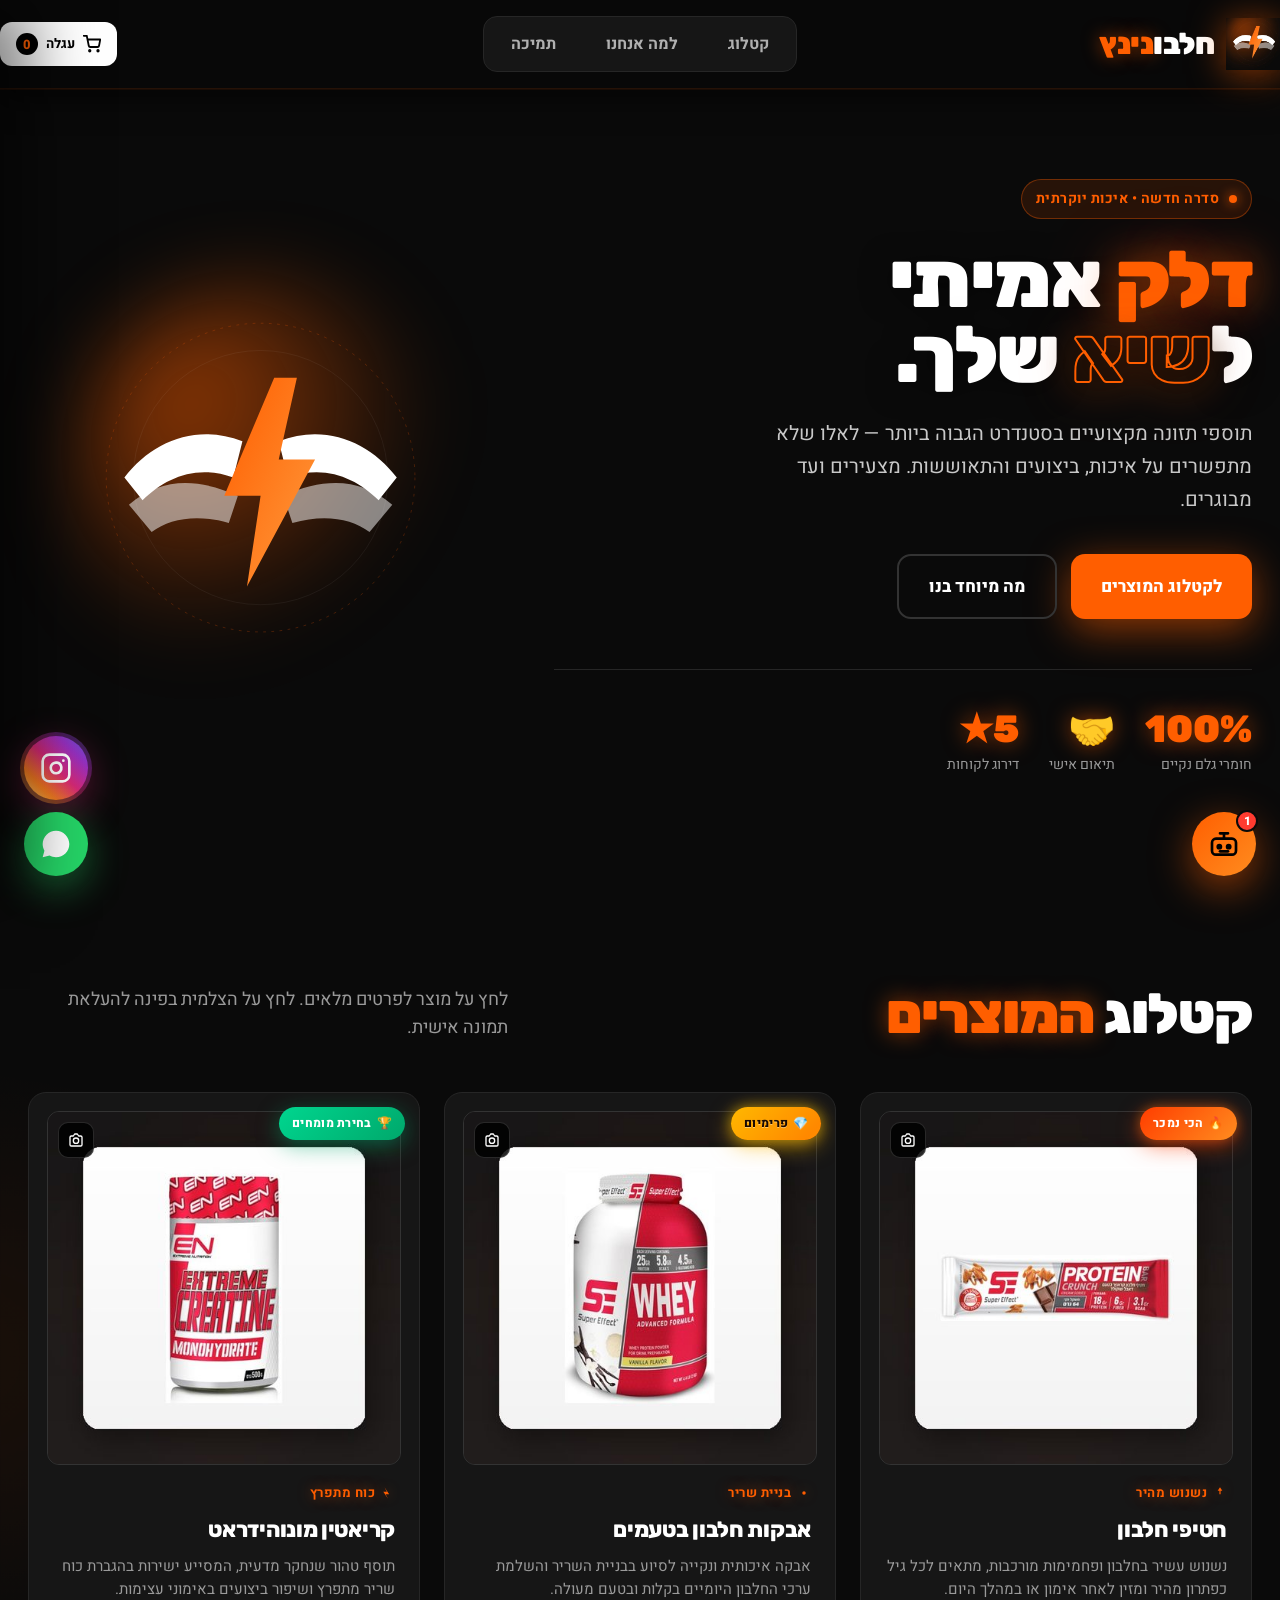
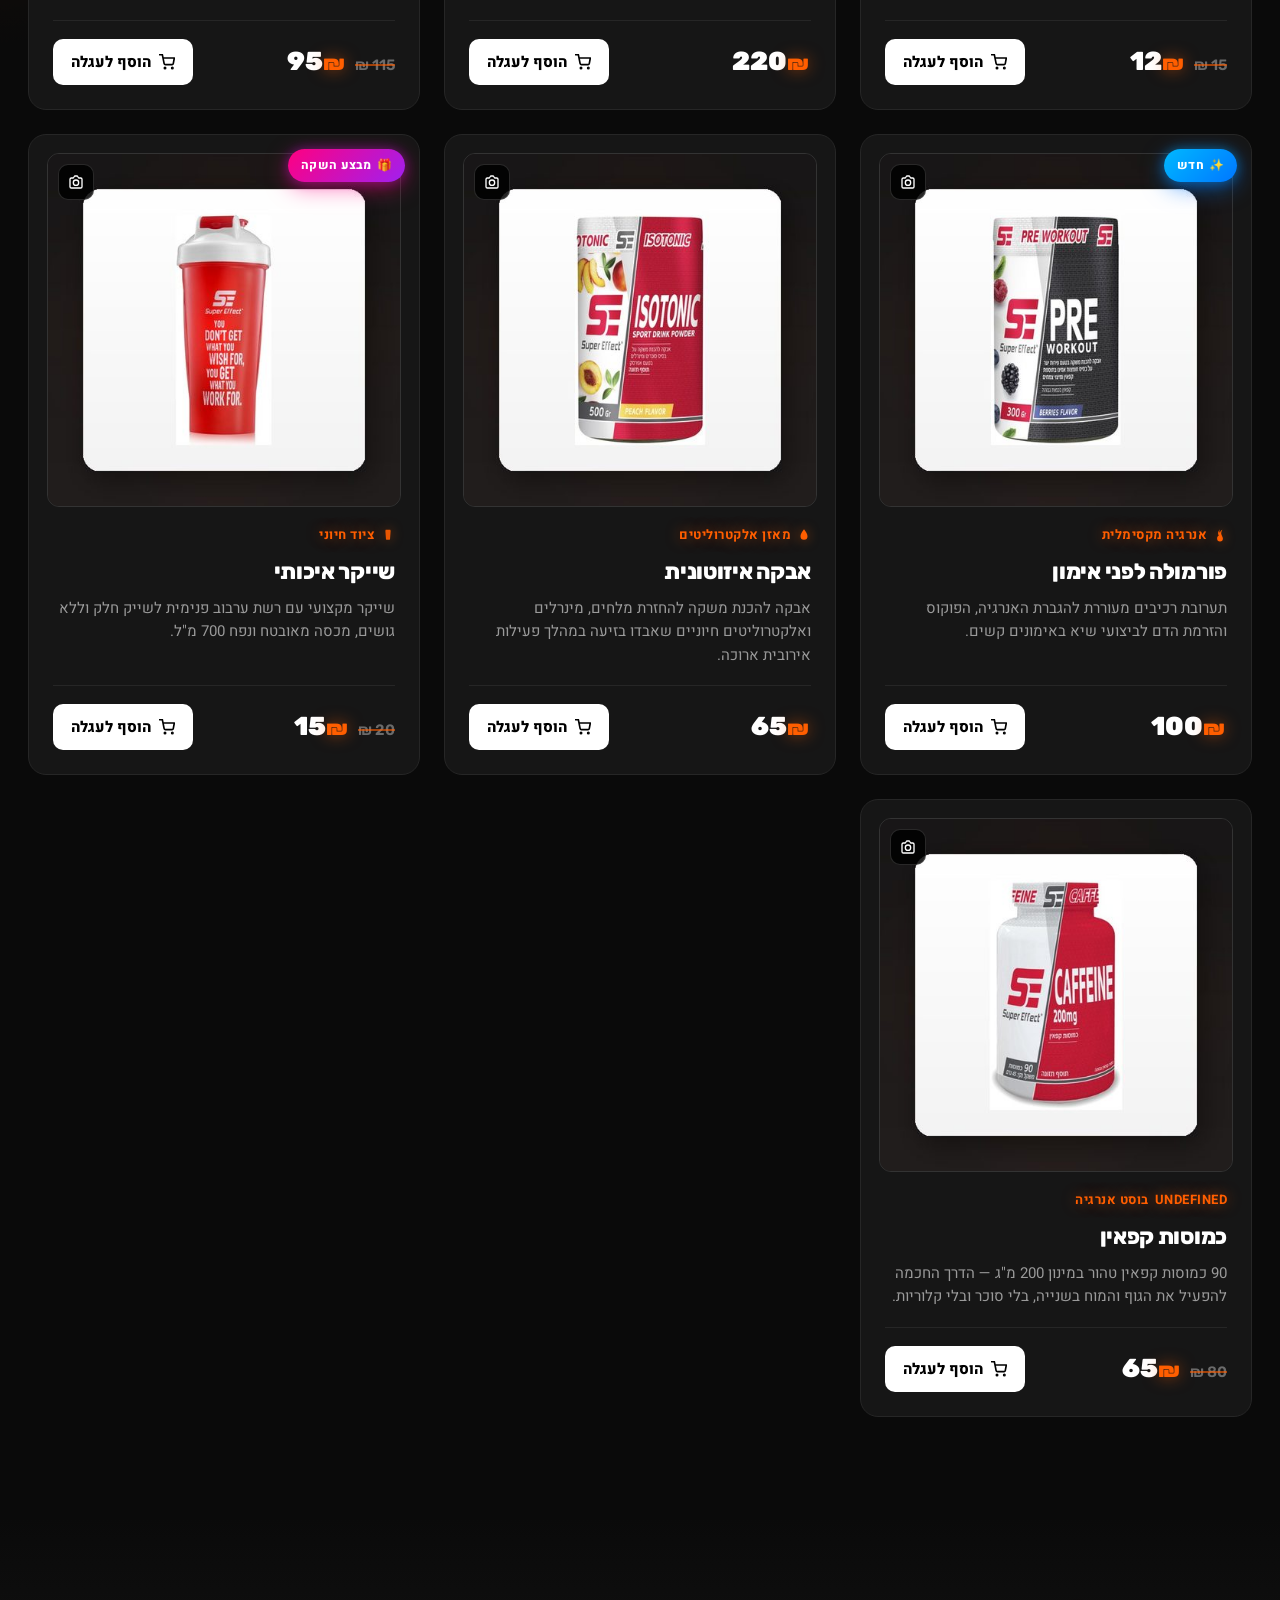
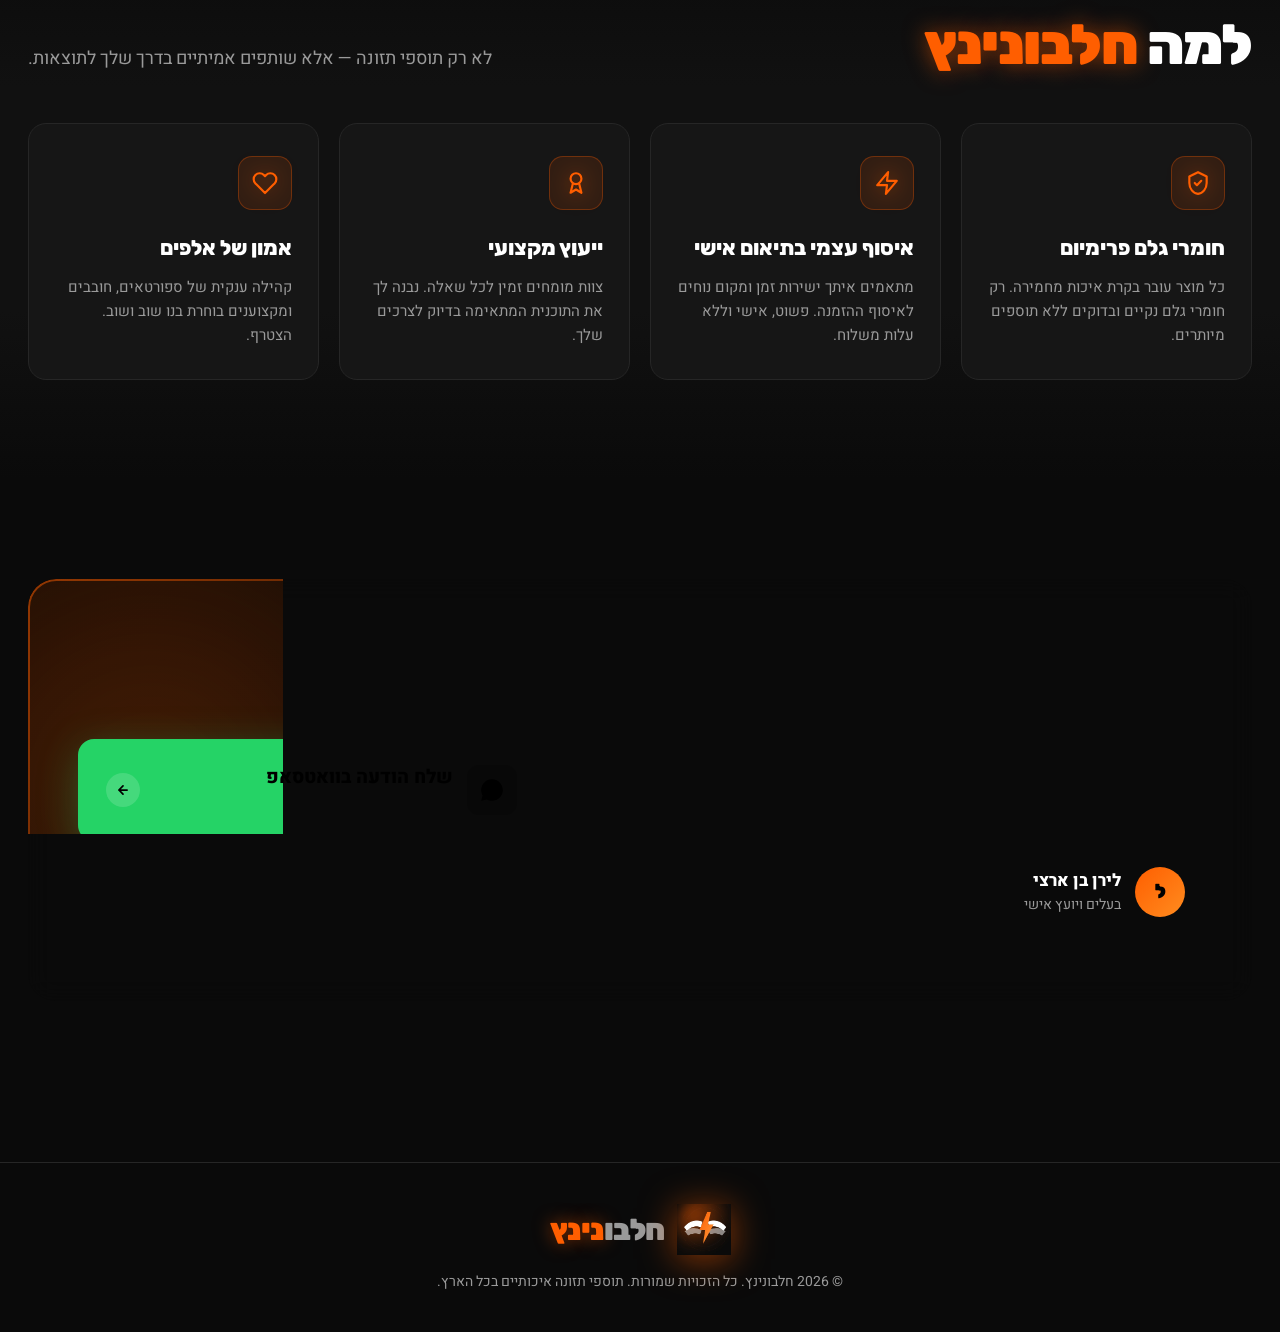
==== index.html @ c8072104 "Update index.html" ====
<!DOCTYPE html>
<html lang="he" dir="rtl">
<head>
<meta charset="UTF-8" />
<meta name="viewport" content="width=device-width, initial-scale=1.0" />
<title>חלבונינץ — תוספי תזונה איכותיים | אבקות חלבון, קריאטין ועוד</title>

<!-- ============ SEO META TAGS ============ -->
<meta name="description" content="חלבונינץ — תוספי תזונה איכותיים במחירים הוגנים. אבקות חלבון, קריאטין, פרי-וורקאוט, חטיפי חלבון, קפאין, איזוטונית ושייקר. איסוף עצמי בתיאום אישי. ייעוץ מקצועי אישי.">
<meta name="keywords" content="חלבונינץ, תוספי תזונה, אבקת חלבון, וויי, קריאטין, פרי וורקאוט, חטיפי חלבון, שייקר, איזוטונית, כמוסות קפאין, בניית שריר, אימון, ספורט, מועדון כושר, לירן בן ארצי, supplements, protein, whey, israel">
<meta name="author" content="לירן בן ארצי">
<meta name="robots" content="index, follow, max-image-preview:large">
<meta name="googlebot" content="index, follow">
<meta name="theme-color" content="#ff5e00">
<meta name="language" content="Hebrew">
<meta name="geo.region" content="IL">
<meta name="geo.country" content="Israel">
<link rel="canonical" href="https://halbonintz.com/">

<!-- Open Graph (Facebook, WhatsApp, LinkedIn) -->
<meta property="og:type" content="website">
<meta property="og:url" content="https://halbonintz.com/">
<meta property="og:title" content="חלבונינץ — תוספי תזונה איכותיים בסטנדרט גבוה">
<meta property="og:description" content="אבקות חלבון, קריאטין, פרי-וורקאוט וחטיפי חלבון במחירים הוגנים. איסוף עצמי בתיאום אישי. ייעוץ אישי מלירן בן ארצי.">
<meta property="og:image" content="https://halbonintz.com/og-image.jpg">
<meta property="og:image:width" content="1200">
<meta property="og:image:height" content="630">
<meta property="og:image:alt" content="חלבונינץ - תוספי תזונה איכותיים">
<meta property="og:locale" content="he_IL">
<meta property="og:site_name" content="חלבונינץ">

<!-- Twitter Card -->
<meta name="twitter:card" content="summary_large_image">
<meta name="twitter:title" content="חלבונינץ — תוספי תזונה איכותיים">
<meta name="twitter:description" content="אבקות חלבון, קריאטין, פרי-וורקאוט וחטיפי חלבון. איסוף עצמי בתיאום אישי. ייעוץ אישי.">
<meta name="twitter:image" content="https://halbonintz.com/og-image.jpg">

<!-- Schema.org Structured Data -->
<script type="application/ld+json">
{
  "@context": "https://schema.org",
  "@type": "Store",
  "name": "חלבונינץ",
  "alternateName": "Halbonintz",
  "url": "https://halbonintz.com",
  "logo": "https://halbonintz.com/logo.png",
  "image": "https://halbonintz.com/og-image.jpg",
  "description": "תוספי תזונה איכותיים בסטנדרט גבוה - אבקות חלבון, קריאטין, פרי-וורקאוט, חטיפי חלבון, קפאין ושייקר.",
  "telephone": "+972-54-544-5895",
  "priceRange": "₪10-₪200",
  "address": {
    "@type": "PostalAddress",
    "addressCountry": "IL"
  },
  "founder": {
    "@type": "Person",
    "name": "לירן בן ארצי"
  },
  "areaServed": {
    "@type": "Country",
    "name": "Israel"
  },
  "paymentAccepted": ["Bit", "Bank Transfer", "Cash"],
  "currenciesAccepted": "ILS"
}
</script>

<script type="application/ld+json">
{
  "@context": "https://schema.org",
  "@type": "WebSite",
  "name": "חלבונינץ",
  "url": "https://halbonintz.com",
  "inLanguage": "he-IL"
}
</script>

<!-- Favicon -->
<link rel="icon" type="image/svg+xml" href="data:image/svg+xml,%3Csvg xmlns='http://www.w3.org/2000/svg' viewBox='0 0 64 64'%3E%3Crect width='64' height='64' rx='14' fill='%23ff5e00'/%3E%3Cpath d='M34 14 L24 34 L31 34 L28 50 L40 28 L33 28 L36 14 Z' fill='%23000'/%3E%3C/svg%3E">

<link rel="preconnect" href="https://fonts.googleapis.com">
<link rel="preconnect" href="https://fonts.gstatic.com" crossorigin>
<link href="https://fonts.googleapis.com/css2?family=Rubik:wght@400;500;700;800;900&family=Heebo:wght@300;400;500;700;900&display=swap" rel="stylesheet">
<style>
:root{
  --bg:#0a0a0a; --bg-2:#111; --surface:#161616; --surface-2:#1c1c1c;
  --line:#262626; --line-2:#333;
  --white:#ffffff; --muted:#9a9a9a; --muted-2:#6b6b6b;
  --orange:#ff5e00; --orange-2:#ff7a1a;
  --orange-glow:rgba(255,94,0,.55); --orange-soft:rgba(255,94,0,.12);
  --radius:18px; --radius-sm:12px;
  --easing:cubic-bezier(.22,1,.36,1);
}
*{box-sizing:border-box;margin:0;padding:0;}
html{scroll-behavior:smooth;}
section[id]{scroll-margin-top:90px;}
html,body{background:var(--bg);color:var(--white);font-family:'Heebo',sans-serif;font-size:17px;line-height:1.55;-webkit-font-smoothing:antialiased;}
body{
  background:
    radial-gradient(1200px 600px at 90% -10%, rgba(255,94,0,.18), transparent 60%),
    radial-gradient(900px 500px at -10% 30%, rgba(255,94,0,.08), transparent 60%),
    var(--bg);
  min-height:100vh; overflow-x:hidden;
  width:100%;
  max-width:100vw;
}
html{overflow-x:hidden;width:100%;}
body.lock{overflow:hidden;}
img{max-width:100%;display:block;}
button{font-family:inherit;cursor:pointer;border:none;background:none;color:inherit;}
a{color:inherit;text-decoration:none;}




.container{max-width:1320px;margin:0 auto;padding:0 28px;}

/* HEADER */
.header{
  position:sticky;top:0;z-index:50;
  background:rgba(8,8,8,.75);
  backdrop-filter:blur(24px) saturate(180%);
  -webkit-backdrop-filter:blur(24px) saturate(180%);
  border-bottom:1px solid rgba(255,94,0,.12);
  box-shadow:0 1px 0 rgba(255,94,0,.08), 0 8px 32px rgba(0,0,0,.6);
  transition:background .4s;
}
.header-inner{
  display:grid;
  grid-template-columns:1fr auto 1fr;
  align-items:center;
  padding:16px 0;
  gap:16px;
}
.header-nav-center{
  display:flex;align-items:center;gap:6px;
  background:var(--surface);
  border:1px solid var(--line);
  border-radius:14px;
  padding:5px;
  position:relative;
}
.header-right{display:flex;align-items:center;}
.header-left{display:flex;align-items:center;justify-content:flex-end;}
.logo{display:flex;align-items:center;gap:12px;}
.logo-img{
  width:54px;height:54px;
  object-fit:contain;
  filter:drop-shadow(0 4px 18px var(--orange-glow));
}
.logo-icon{
  width:48px;height:48px;display:grid;place-items:center;
  background:linear-gradient(135deg,var(--orange) 0%,#ff8c1f 100%);
  border-radius:14px;
  box-shadow:0 0 0 1px rgba(255,255,255,.08),0 8px 30px var(--orange-glow);
  position:relative;overflow:hidden;
  transition:transform .3s var(--easing), box-shadow .3s;
}
.logo-icon::after{
  content:"";position:absolute;inset:0;
  background:linear-gradient(110deg,transparent 30%,rgba(255,255,255,.35) 50%,transparent 70%);
  transform:translateX(-100%);
  animation:logoShimmer 3.5s ease-in-out infinite 1s;
}
@keyframes logoShimmer{
  0%,70%{transform:translateX(-100%);}
  100%{transform:translateX(200%);}
}
.logo:hover .logo-icon{transform:scale(1.08) rotate(-4deg);box-shadow:0 0 0 1px rgba(255,255,255,.15),0 12px 40px var(--orange-glow);}
.logo-icon svg{width:30px;height:30px;}
.logo-text{font-family:'Rubik',sans-serif;font-weight:900;font-size:30px;letter-spacing:-.5px;line-height:1;}
.logo-text .neon{color:var(--orange);text-shadow:0 0 18px var(--orange-glow);}
.nav{display:flex;align-items:center;gap:8px;}
.nav a:not(.cart-btn){padding:10px 16px;font-weight:500;font-size:16px;border-radius:10px;color:#dcdcdc;transition:.2s var(--easing);}
.nav a:not(.cart-btn):hover{color:var(--orange);background:var(--orange-soft);}
.nav-link{
  padding:10px 22px;
  font-weight:700;font-size:16px;
  border-radius:10px;
  color:#b0b0b0;
  background:none;border:none;cursor:pointer;
  font-family:inherit;
  transition:.3s var(--easing);
  position:relative;
  overflow:hidden;
  z-index:0;
}
.nav-link::before{
  content:"";
  position:absolute;inset:0;
  background:var(--orange-soft);
  border-radius:10px;
  opacity:0;
  transform:scale(.7);
  transition:.3s var(--easing);
  z-index:-1;
}
.nav-link:hover{color:var(--orange);}
.nav-link:hover::before{opacity:1;transform:scale(1);}
.nav-link.active{
  color:var(--orange);
  text-shadow:0 0 14px var(--orange-glow);
}
.nav-link.active::before{opacity:1;transform:scale(1);}

/* Ripple */
.ripple{
  position:absolute;
  border-radius:50%;
  background:rgba(255,94,0,.45);
  transform:scale(0);
  animation:ripple-anim .55s var(--easing) forwards;
  pointer-events:none;
  z-index:10;
}
@keyframes ripple-anim{
  to{transform:scale(4);opacity:0;}
}
.cart-btn{
  display:flex;align-items:center;gap:8px;padding:11px 16px;
  background:var(--white);color:#000;border-radius:12px;font-weight:700;
  transition:.25s var(--easing);
}
.cart-btn:hover{background:var(--orange);color:#fff;transform:translateY(-1px);}
.cart-count{
  display:inline-grid;place-items:center;min-width:22px;height:22px;padding:0 6px;
  background:#000;color:var(--orange);border-radius:99px;font-size:13px;font-weight:800;
  transition:.3s var(--easing);
}
.cart-btn:hover .cart-count{background:#fff;color:#000;}

/* HERO */
.hero{position:relative;padding:90px 0 110px;overflow:hidden;perspective:1500px;}
.hero-grid{display:grid;grid-template-columns:1.2fr .8fr;gap:60px;align-items:center;}
.hero-text{transform-style:preserve-3d;}
.eyebrow{
  display:inline-flex;align-items:center;gap:10px;padding:8px 14px;
  background:var(--orange-soft);border:1px solid rgba(255,94,0,.35);
  border-radius:99px;color:var(--orange);font-weight:700;font-size:14px;letter-spacing:.5px;
  margin-bottom:24px;
}
.eyebrow::before{
  content:"";width:8px;height:8px;border-radius:99px;background:var(--orange);
  box-shadow:0 0 12px var(--orange);animation:pulse 1.4s infinite;
}
@keyframes pulse{0%,100%{opacity:1;transform:scale(1);}50%{opacity:.4;transform:scale(.85);}}
.hero h1{
  font-family:'Rubik',sans-serif;font-weight:900;font-size:clamp(44px,6.2vw,86px);
  line-height:.95;letter-spacing:-1.5px;margin-bottom:24px;
  text-shadow:0 4px 30px rgba(0,0,0,.5);
}
.hero h1 .stroke{-webkit-text-stroke:2px var(--orange);color:transparent;filter:drop-shadow(0 0 20px var(--orange-glow));}
.hero h1 .glow{color:var(--orange);text-shadow:0 0 40px var(--orange-glow), 0 0 80px rgba(255,94,0,.3);}
.hero p{font-size:20px;color:#c8c8c8;max-width:520px;margin-bottom:38px;line-height:1.65;}
.cta-row{display:flex;flex-wrap:wrap;gap:14px;}
.btn{
  display:inline-flex;align-items:center;gap:10px;padding:18px 30px;
  border-radius:14px;font-weight:800;font-size:17px;transition:.3s var(--easing);
}
.btn-primary{background:var(--orange);color:#fff;box-shadow:0 10px 40px var(--orange-glow);transform-style:preserve-3d;}
.btn-primary:hover{transform:translateY(-3px) rotateX(8deg);box-shadow:0 18px 55px var(--orange-glow);}
.btn-primary:active{transform:translateY(1px) rotateX(-4deg);box-shadow:0 6px 20px var(--orange-glow);}
.btn-ghost{background:transparent;color:#fff;border:2px solid var(--line-2);transform-style:preserve-3d;}
.btn-ghost:hover{border-color:var(--orange);color:var(--orange);transform:translateY(-2px) rotateX(6deg);}

.hero-visual{position:relative;aspect-ratio:1/1.05;display:grid;place-items:center;}
.hero-blob{
  position:absolute;inset:10%;border-radius:50%;
  background:radial-gradient(circle at 30% 30%, rgba(255,94,0,.55), rgba(255,94,0,0) 65%);
  filter:blur(40px);animation:float 8s ease-in-out infinite;
}
@keyframes float{0%,100%{transform:translateY(0) scale(1);}50%{transform:translateY(-20px) scale(1.05);}}
.hero-mark{position:relative;z-index:2;width:78%;}
.hero-stats{display:flex;gap:30px;margin-top:50px;padding-top:40px;border-top:1px solid var(--line);}
.stat .num{font-family:'Rubik',sans-serif;font-weight:900;font-size:38px;color:var(--orange);line-height:1;text-shadow:0 0 22px var(--orange-glow);}
.stat .lbl{font-size:14px;color:var(--muted);margin-top:6px;}

/* SECTION */
.section{padding:100px 0;position:relative;}
.section-head{display:flex;justify-content:space-between;align-items:flex-end;margin-bottom:50px;gap:30px;}
.section-title{
  font-family:'Rubik',sans-serif;font-weight:900;font-size:clamp(34px,4.5vw,56px);
  line-height:1;letter-spacing:-1px;
}
.section-title .accent{color:var(--orange);text-shadow:0 0 22px var(--orange-glow);}
.section-sub{color:var(--muted);font-size:18px;max-width:480px;}

/* PRODUCTS */
.products{display:grid;grid-template-columns:repeat(3,1fr);gap:24px;perspective:1400px;}
.product{
  background:var(--surface);border:1px solid var(--line);border-radius:var(--radius);
  padding:18px;display:flex;flex-direction:column;
  transition:transform .4s cubic-bezier(0.23,1,0.32,1), box-shadow .4s var(--easing), border-color .3s;
  position:relative;overflow:hidden;cursor:pointer;
  transform-style:preserve-3d;will-change:transform;
}
.product::before{
  content:"";position:absolute;inset:0;
  background:radial-gradient(400px 200px at var(--mx,50%) var(--my,0%), rgba(255,94,0,.15), transparent 60%);
  opacity:0;transition:.4s var(--easing);pointer-events:none;
}
.product:hover{
  border-color:rgba(255,94,0,.6);
  transform:rotateX(5deg) rotateY(-4deg) translateY(-10px) scale(1.02);
  box-shadow:20px 28px 70px rgba(0,0,0,.6), 0 0 40px rgba(255,94,0,.25);
}
.product:hover::before{opacity:1;}

.placeholder{
  aspect-ratio:1/1;border-radius:var(--radius-sm);
  background:linear-gradient(135deg,#1a1a1a 0%,#222 100%);
  border:1.5px dashed var(--line-2);
  display:grid;place-items:center;position:relative;overflow:hidden;
  transition:.3s var(--easing);
}
.placeholder::after{
  content:"";position:absolute;inset:0;
  background:
    linear-gradient(45deg, transparent 48%, rgba(255,94,0,.05) 49%, rgba(255,94,0,.05) 51%, transparent 52%),
    linear-gradient(-45deg, transparent 48%, rgba(255,94,0,.05) 49%, rgba(255,94,0,.05) 51%, transparent 52%);
  background-size:20px 20px;opacity:.6;
}
.product:hover .placeholder{border-color:var(--orange);background:linear-gradient(135deg,#1d1410 0%,#241510 100%);}
.ph-content{
  position:relative;z-index:2;display:flex;flex-direction:column;align-items:center;gap:10px;
  text-align:center;padding:20px;
}
.ph-icon-wrap{
  width:64px;height:64px;border-radius:50%;
  background:rgba(255,94,0,.12);border:1.5px solid rgba(255,94,0,.3);
  display:grid;place-items:center;
}
.ph-icon-wrap .product-svg{width:36px;height:36px;color:var(--orange);filter:drop-shadow(0 0 12px var(--orange-glow));}
.ph-label{font-size:13px;color:var(--muted);font-weight:500;}

.upload-btn{
  position:absolute;top:10px;left:10px;
  width:36px;height:36px;border-radius:10px;
  background:rgba(0,0,0,.85);
  display:flex;align-items:center;justify-content:center;z-index:3;
  border:1px solid rgba(255,255,255,.15);
  transition:.25s var(--easing);
}
.upload-btn:hover{background:var(--orange);transform:scale(1.08);}
.upload-btn svg{width:16px;height:16px;color:#fff;}

.placeholder.has-image{border-style:solid;border-color:var(--line-2);}
.placeholder.has-image .ph-content{display:none;}
.placeholder.has-image::after{display:none;}
.placeholder img.user-img{
  position:absolute;inset:0;width:100%;height:100%;
  object-fit:cover;object-position:center;
  z-index:1;
  transition:.4s var(--easing);
}
.product:hover .placeholder img.user-img{
  transform:scale(1.04);
}

.product-info{padding:18px 6px 6px;flex:1;display:flex;flex-direction:column;}
.product-icon-tag{
  display:inline-flex;align-items:center;gap:6px;font-size:13px;color:var(--orange);
  font-weight:700;letter-spacing:.5px;margin-bottom:10px;text-transform:uppercase;
  text-shadow:0 0 14px var(--orange-glow);
}
.product-icon-tag svg{width:14px;height:14px;filter:drop-shadow(0 0 6px var(--orange-glow));}
.product-name{font-family:'Rubik',sans-serif;font-weight:800;font-size:22px;margin-bottom:8px;letter-spacing:-.3px;}
.product-desc{color:var(--muted);font-size:15px;line-height:1.55;margin-bottom:18px;flex:1;}
.product-footer{
  display:flex;align-items:center;justify-content:space-between;
  gap:12px;padding-top:18px;border-top:1px solid var(--line);
}
.price{font-family:'Rubik',sans-serif;font-weight:900;font-size:26px;color:var(--white);display:flex;align-items:baseline;gap:8px;}
.price .currency{color:var(--orange);font-size:20px;margin-inline-start:2px;text-shadow:0 0 16px var(--orange-glow);}
.price .original{
  font-size:15px;font-weight:600;color:var(--muted-2);
  text-decoration:line-through;text-decoration-color:rgba(255,94,0,.6);
  text-decoration-thickness:1.5px;
}

/* Product Badges — Multi-style System */
.product-badge{
  position:absolute;top:14px;right:14px;z-index:4;
  padding:7px 13px;
  color:#fff;font-weight:800;font-size:12px;letter-spacing:.3px;
  border-radius:99px;
  pointer-events:none;
  display:inline-flex;align-items:center;gap:5px;
  animation:badgePop .6s var(--easing) both;
  overflow:hidden;
}
@keyframes badgePop{
  0%{opacity:0;transform:scale(.3) rotate(-20deg);}
  60%{transform:scale(1.15) rotate(3deg);}
  100%{opacity:1;transform:scale(1) rotate(0);}
}
/* Shine sweep across badges */
.product-badge::after{
  content:"";
  position:absolute;top:0;left:-100%;
  width:60%;height:100%;
  background:linear-gradient(90deg, transparent, rgba(255,255,255,.5), transparent);
  animation:badgeShine 3.5s ease-in-out infinite;
}
@keyframes badgeShine{
  0%,90%{left:-100%;}
  100%{left:200%;}
}

/* HOT — flaming orange */
.badge-hot{
  background:linear-gradient(135deg,#ff3d00 0%,#ff8c1f 100%);
  box-shadow:0 6px 22px rgba(255,61,0,.55), 0 0 12px rgba(255,140,31,.4);
  animation:badgePop .6s var(--easing) both, hotPulse 1.6s ease-in-out infinite;
}
@keyframes hotPulse{
  0%,100%{box-shadow:0 6px 22px rgba(255,61,0,.55), 0 0 12px rgba(255,140,31,.4);}
  50%{box-shadow:0 8px 30px rgba(255,61,0,.8), 0 0 24px rgba(255,140,31,.7);}
}

/* NEW — electric blue */
.badge-new{
  background:linear-gradient(135deg,#00b8ff 0%,#0077ff 100%);
  box-shadow:0 6px 22px rgba(0,119,255,.55), 0 0 12px rgba(0,184,255,.4);
  animation:badgePop .6s var(--easing) both, newGlow 2.4s ease-in-out infinite;
}
@keyframes newGlow{
  0%,100%{box-shadow:0 6px 22px rgba(0,119,255,.55);}
  50%{box-shadow:0 8px 30px rgba(0,184,255,.85);}
}

/* PREMIUM — golden shine */
.badge-premium{
  background:linear-gradient(135deg,#ffb800 0%,#ff8800 50%,#ffb800 100%);
  background-size:200% 100%;
  color:#1a0a00;
  text-shadow:0 1px 0 rgba(255,255,255,.4);
  box-shadow:0 6px 22px rgba(255,184,0,.55), 0 0 14px rgba(255,200,0,.5);
  animation:badgePop .6s var(--easing) both, premiumSlide 3s linear infinite;
}
@keyframes premiumSlide{
  0%{background-position:0% 0;}
  100%{background-position:200% 0;}
}

/* SALE — pink/purple */
.badge-sale{
  background:linear-gradient(135deg,#ff0080 0%,#a020f0 100%);
  box-shadow:0 6px 22px rgba(255,0,128,.5), 0 0 12px rgba(160,32,240,.4);
  animation:badgePop .6s var(--easing) both, saleBounce 1.4s ease-in-out infinite;
}
@keyframes saleBounce{
  0%,100%{transform:translateY(0);}
  50%{transform:translateY(-4px);}
}

/* RECOMMENDED — green */
.badge-recommend{
  background:linear-gradient(135deg,#00d68f 0%,#00a86b 100%);
  box-shadow:0 6px 22px rgba(0,168,107,.5);
}

/* DISCOUNT % badge — fixed corner */
.discount-badge{
  position:absolute;top:14px;left:14px;z-index:4;
  width:54px;height:54px;border-radius:50%;
  background:radial-gradient(circle at 30% 30%, #ff4500, #cc1a00);
  display:flex;flex-direction:column;align-items:center;justify-content:center;
  color:#fff;
  box-shadow:0 8px 24px rgba(204,26,0,.55), inset 0 1px 0 rgba(255,255,255,.25);
  transform:rotate(-12deg);
  pointer-events:none;
  animation:discountSpin .8s var(--easing) both, discountWobble 4s ease-in-out infinite;
  border:2px solid rgba(255,255,255,.15);
}
.discount-badge .pct{font-family:'Rubik';font-weight:900;font-size:17px;line-height:1;}
.discount-badge .lbl{font-size:9px;font-weight:700;letter-spacing:.5px;margin-top:1px;opacity:.95;}
.discount-badge.launch{
  background:radial-gradient(circle at 30% 30%, #ff7a1f, #ff5e00);
  box-shadow:0 8px 24px var(--orange-glow), inset 0 1px 0 rgba(255,255,255,.3);
}
.discount-badge.launch .launch-text{
  font-family:'Rubik';font-weight:900;font-size:13px;line-height:1.05;
  text-align:center;text-shadow:0 1px 2px rgba(0,0,0,.25);
}
@keyframes discountSpin{
  0%{opacity:0;transform:rotate(180deg) scale(0);}
  100%{opacity:1;transform:rotate(-12deg) scale(1);}
}
@keyframes discountWobble{
  0%,100%{transform:rotate(-12deg);}
  50%{transform:rotate(-6deg);}
}

/* Modal badges - inline */
.modal-badges{display:flex;flex-wrap:wrap;gap:8px;margin-bottom:14px;}
.modal-badge{
  display:inline-flex;align-items:center;gap:5px;
  padding:6px 14px;
  color:#fff;font-weight:800;font-size:13px;
  border-radius:99px;
}
.modal-badge.badge-hot{background:linear-gradient(135deg,#ff3d00 0%,#ff8c1f 100%);box-shadow:0 4px 14px rgba(255,61,0,.4);}
.modal-badge.badge-new{background:linear-gradient(135deg,#00b8ff 0%,#0077ff 100%);box-shadow:0 4px 14px rgba(0,119,255,.4);}
.modal-badge.badge-premium{background:linear-gradient(135deg,#ffb800 0%,#ff8800 100%);color:#1a0a00;box-shadow:0 4px 14px rgba(255,184,0,.4);}
.modal-badge.badge-sale{background:linear-gradient(135deg,#ff0080 0%,#a020f0 100%);box-shadow:0 4px 14px rgba(160,32,240,.4);}
.modal-badge.badge-recommend{background:linear-gradient(135deg,#00d68f 0%,#00a86b 100%);box-shadow:0 4px 14px rgba(0,168,107,.4);}
.modal-badge.badge-discount{background:linear-gradient(135deg,#ff4500,#cc1a00);box-shadow:0 4px 14px rgba(204,26,0,.4);}

.discount-savings{
  display:inline-flex;align-items:center;gap:6px;
  font-size:13px;color:#22c55e;font-weight:700;
  padding:3px 10px;background:rgba(34,197,94,.12);
  border-radius:99px;margin-inline-start:8px;
}

/* Modal price with original */
.modal-price{font-family:'Rubik';font-weight:900;font-size:40px;line-height:1;display:flex;align-items:baseline;gap:12px;flex-wrap:wrap;}
.modal-price .currency{color:var(--orange);font-size:30px;text-shadow:0 0 20px var(--orange-glow);}
.modal-price .original{
  font-size:22px;font-weight:600;color:var(--muted-2);
  text-decoration:line-through;text-decoration-color:rgba(255,94,0,.6);
  text-decoration-thickness:2px;
}

/* Floating WhatsApp button */
.float-whatsapp{
  position:fixed;
  bottom:24px;left:24px;
  z-index:90;
  width:64px;height:64px;
  border-radius:50%;
  background:#25D366;
  display:flex;align-items:center;justify-content:center;
  color:#fff;
  box-shadow:0 12px 40px rgba(37,211,102,.45);
  transition:.3s var(--easing);
  cursor:pointer;
  animation:fwPulse 2.4s ease-in-out infinite;
}
.float-whatsapp::before{
  content:"";
  position:absolute;inset:-4px;
  border-radius:50%;
  border:2px solid #25D366;
  opacity:0;
  animation:fwRing 2.4s ease-out infinite;
}
@keyframes fwPulse{
  0%,100%{transform:scale(1);}
  50%{transform:scale(1.08);}
}
@keyframes fwRing{
  0%{transform:scale(1);opacity:.6;}
  100%{transform:scale(1.5);opacity:0;}
}
.float-whatsapp:hover{transform:scale(1.12);box-shadow:0 16px 50px rgba(37,211,102,.65);}
.float-whatsapp svg{width:32px;height:32px;}
.float-whatsapp-tooltip{
  position:absolute;
  left:calc(100% + 14px);top:50%;
  transform:translateY(-50%);
  background:#0a0a0a;color:#fff;
  padding:8px 14px;border-radius:10px;
  font-size:14px;font-weight:600;white-space:nowrap;
  opacity:0;pointer-events:none;transition:.25s var(--easing);
  border:1px solid var(--line);
}
.float-whatsapp:hover .float-whatsapp-tooltip{opacity:1;transform:translateY(-50%) translateX(-4px);}

/* Floating Instagram button */
.float-instagram{
  position:fixed;
  bottom:100px;left:24px;
  z-index:90;
  width:64px;height:64px;
  border-radius:50%;
  background:linear-gradient(45deg,#feda75,#fa7e1e,#d62976,#962fbf,#4f5bd5);
  display:flex;align-items:center;justify-content:center;
  color:#fff;
  box-shadow:0 12px 40px rgba(214,41,118,.45);
  transition:.3s var(--easing);
  cursor:pointer;
  animation:fwPulse 2.4s ease-in-out infinite .4s;
}
.float-instagram::before{
  content:"";
  position:absolute;inset:-4px;
  border-radius:50%;
  background:linear-gradient(45deg,#feda75,#fa7e1e,#d62976,#962fbf,#4f5bd5);
  opacity:.4;
  z-index:-1;
  animation:fwRing 2.4s ease-in-out infinite .4s;
}
.float-instagram:hover{transform:scale(1.12);box-shadow:0 16px 50px rgba(214,41,118,.65);}
.float-instagram svg{width:32px;height:32px;}
.float-instagram-tooltip{
  position:absolute;
  left:calc(100% + 14px);top:50%;
  transform:translateY(-50%);
  background:#0a0a0a;color:#fff;
  padding:8px 14px;border-radius:10px;
  font-size:14px;font-weight:600;white-space:nowrap;
  opacity:0;pointer-events:none;transition:.25s var(--easing);
  border:1px solid var(--line);
}
.float-instagram:hover .float-instagram-tooltip{opacity:1;transform:translateY(-50%) translateX(-4px);}

/* ===== Launch Timer ===== */
.launch-timer{
  position:relative;
  margin:0 0 36px;
  border-radius:20px;
  background:linear-gradient(135deg,rgba(255,94,0,.12) 0%,rgba(255,94,0,.04) 100%);
  border:1.5px solid rgba(255,94,0,.35);
  overflow:hidden;
  padding:22px 28px;
}
.lt-glow{
  position:absolute;inset:0;
  background:radial-gradient(400px 120px at 50% 0%, rgba(255,94,0,.25), transparent 70%);
  pointer-events:none;
}
.lt-content{
  position:relative;z-index:1;
  display:flex;align-items:center;justify-content:space-between;
  flex-wrap:wrap;gap:18px;
}
.lt-label{
  display:flex;align-items:center;gap:10px;
  font-size:19px;font-weight:800;color:#fff;
}
.lt-label svg{width:24px;height:24px;color:var(--orange);flex-shrink:0;}
.lt-clock{
  display:flex;align-items:center;gap:8px;
}
.lt-unit{
  display:flex;flex-direction:column;align-items:center;
  background:rgba(0,0,0,.4);
  border:1px solid rgba(255,94,0,.3);
  border-radius:12px;
  padding:8px 4px;min-width:64px;
}
.lt-num{
  font-family:'Rubik';font-weight:900;font-size:30px;color:var(--orange);
  line-height:1;text-shadow:0 0 18px var(--orange-glow);
  font-variant-numeric:tabular-nums;
}
.lt-cap{font-size:11px;color:#9a9a9a;font-weight:600;margin-top:4px;}
.lt-sep{font-size:28px;font-weight:900;color:var(--orange);align-self:flex-start;margin-top:6px;}
@media(max-width:640px){
  .launch-timer{padding:18px 16px;}
  .lt-content{flex-direction:column;gap:14px;}
  .lt-label{font-size:16px;text-align:center;}
  .lt-unit{min-width:56px;}
  .lt-num{font-size:26px;}
}

/* ===== Floating Cart Button ===== */
.cart-fab{
  position:fixed;top:88px;left:24px;z-index:94;
  display:flex;align-items:center;justify-content:center;
  width:60px;height:60px;border-radius:50%;
  background:rgba(20,20,20,.95);
  border:1.5px solid var(--orange);
  color:#fff;cursor:pointer;
  box-shadow:0 10px 30px rgba(0,0,0,.5);
  backdrop-filter:blur(8px);
  transition:.3s var(--easing);
  opacity:0;transform:translateY(-12px);pointer-events:none;
}
.cart-fab.visible{opacity:1;transform:translateY(0);pointer-events:auto;}
.cart-fab:hover{background:var(--orange);color:#000;transform:scale(1.08);}
.cart-fab svg{width:26px;height:26px;}
.cart-fab-count{
  position:absolute;top:-4px;right:-4px;
  min-width:24px;height:24px;padding:0 6px;border-radius:12px;
  background:var(--orange);color:#000;
  font-family:'Rubik';font-weight:800;font-size:13px;
  display:grid;place-items:center;border:2px solid var(--bg);
  box-shadow:0 4px 12px var(--orange-glow);
}
.cart-fab.empty .cart-fab-count{background:#555;color:#fff;}
@media(max-width:640px){
  .cart-fab{top:76px;left:16px;width:52px;height:52px;}
  .cart-fab svg{width:23px;height:23px;}
}

/* ===== Helper Bot ===== */
.bot-fab{
  position:fixed;bottom:24px;right:24px;z-index:95;
  width:64px;height:64px;border-radius:50%;
  background:linear-gradient(135deg,var(--orange) 0%,#ff8c1f 100%);
  display:grid;place-items:center;color:#000;
  box-shadow:0 12px 40px var(--orange-glow);
  cursor:pointer;transition:.3s var(--easing);
  animation:fwPulse 2.6s ease-in-out infinite;
}
.bot-fab:hover{transform:scale(1.08);}
.bot-fab svg{width:32px;height:32px;position:absolute;transition:.3s var(--easing);}
.bot-fab-close{opacity:0;transform:rotate(-90deg) scale(.5);}
.bot-fab.open .bot-fab-open{opacity:0;transform:rotate(90deg) scale(.5);}
.bot-fab.open .bot-fab-close{opacity:1;transform:rotate(0) scale(1);}
.bot-fab.open{animation:none;}
.bot-fab-badge{
  position:absolute;top:-2px;right:-2px;
  width:22px;height:22px;border-radius:50%;
  background:#ff3b30;color:#fff;font-size:12px;font-weight:800;
  display:grid;place-items:center;border:2px solid var(--bg);
}
.bot-fab.open .bot-fab-badge{display:none;}

.bot-panel{
  position:fixed;bottom:100px;right:24px;z-index:95;
  width:380px;max-width:calc(100vw - 32px);
  height:540px;max-height:calc(100vh - 140px);
  background:#121212;
  border:1px solid var(--line-2);
  border-radius:24px;overflow:hidden;
  display:flex;flex-direction:column;
  box-shadow:0 24px 70px rgba(0,0,0,.6);
  opacity:0;transform:translateY(20px) scale(.96);pointer-events:none;
  transition:.35s var(--easing);
}
.bot-panel.show{opacity:1;transform:translateY(0) scale(1);pointer-events:auto;}
.bot-header{
  display:flex;align-items:center;gap:12px;padding:18px 20px;
  background:linear-gradient(135deg,var(--orange) 0%,#ff8c1f 100%);
  color:#000;
}
.bot-header-avatar{
  width:44px;height:44px;border-radius:50%;
  background:rgba(0,0,0,.15);display:grid;place-items:center;
}
.bot-header-avatar svg{width:26px;height:26px;color:#000;}
.bot-header-title{font-weight:900;font-size:17px;}
.bot-header-status{font-size:12px;font-weight:600;display:flex;align-items:center;gap:5px;opacity:.85;}
.bot-dot{width:8px;height:8px;border-radius:50%;background:#0a0a0a;display:inline-block;animation:botBlink 2s infinite;}
@keyframes botBlink{0%,100%{opacity:1;}50%{opacity:.3;}}
.bot-messages{
  flex:1;overflow-y:auto;padding:20px;
  display:flex;flex-direction:column;gap:12px;
}
.bot-messages::-webkit-scrollbar{width:6px;}
.bot-messages::-webkit-scrollbar-thumb{background:var(--line-2);border-radius:99px;}
.bot-msg{
  max-width:85%;padding:12px 16px;border-radius:16px;
  font-size:14.5px;line-height:1.55;animation:botMsgIn .35s var(--easing);
}
@keyframes botMsgIn{from{opacity:0;transform:translateY(8px);}to{opacity:1;transform:translateY(0);}}
.bot-msg.bot{
  background:#1e1e1e;color:#eaeaea;align-self:flex-start;
  border-bottom-right-radius:4px;border:1px solid var(--line);
}
.bot-msg.user{
  background:linear-gradient(135deg,var(--orange),#ff8c1f);color:#000;font-weight:600;
  align-self:flex-end;border-bottom-left-radius:4px;
}
.bot-msg strong{color:var(--orange);}
.bot-msg.user strong{color:#000;}
.bot-quick{
  padding:14px 16px;border-top:1px solid var(--line);
  display:flex;flex-wrap:wrap;gap:8px;
  background:#161616;
}
.bot-chip{
  padding:9px 14px;border-radius:20px;
  background:rgba(255,94,0,.1);border:1px solid rgba(255,94,0,.3);
  color:var(--orange);font-size:13px;font-weight:600;
  font-family:inherit;cursor:pointer;transition:.2s var(--easing);
}
.bot-chip:hover{background:var(--orange);color:#000;}
.bot-chip.wa{background:#25d366;border-color:#25d366;color:#fff;}
.bot-chip.wa:hover{background:#1da851;}
@media(max-width:640px){
  .bot-fab{bottom:154px;right:18px;width:54px;height:54px;}
  .bot-fab svg{width:27px;height:27px;}
  .bot-panel{bottom:18px;right:18px;left:18px;width:auto;height:70vh;}
}
.add-btn{
  display:inline-flex;align-items:center;gap:8px;padding:12px 18px;
  background:var(--white);color:#000;border-radius:10px;font-weight:800;font-size:15px;
  transition:.25s var(--easing);
}
.add-btn:hover{background:var(--orange);color:#fff;}
.add-btn svg{width:16px;height:16px;}

/* WHY */
.why{background:linear-gradient(180deg, transparent 0%, var(--bg-2) 30%, var(--bg-2) 70%, transparent 100%);}
.features{display:grid;grid-template-columns:repeat(4,1fr);gap:20px;perspective:1200px;}
.feature{
  padding:32px 26px;background:var(--surface);
  border:1px solid var(--line);border-radius:var(--radius);
  transition:transform .4s cubic-bezier(0.23,1,0.32,1), box-shadow .4s, border-color .3s;
  transform-style:preserve-3d;will-change:transform;cursor:default;
}
.feature:hover{
  border-color:rgba(255,94,0,.5);
  transform:rotateX(6deg) rotateY(-4deg) translateY(-8px) scale(1.03);
  box-shadow:16px 24px 60px rgba(0,0,0,.55), 0 0 30px rgba(255,94,0,.18);
}
.feature:hover .feature-icon{
  transform:translateZ(20px) scale(1.12);
  box-shadow:0 8px 30px rgba(255,94,0,.4);
}
.feature-icon{
  width:54px;height:54px;border-radius:14px;
  background:var(--orange-soft);border:1px solid rgba(255,94,0,.3);
  display:grid;place-items:center;margin-bottom:22px;
  transition:transform .4s cubic-bezier(0.23,1,0.32,1), box-shadow .4s;
  transform-style:preserve-3d;
}
.feature-icon svg{width:26px;height:26px;color:var(--orange);filter:drop-shadow(0 0 10px var(--orange-glow));}
.feature h3{font-family:'Rubik',sans-serif;font-weight:800;font-size:21px;margin-bottom:10px;}
.feature p{color:var(--muted);font-size:15px;line-height:1.6;}

/* CONTACT */
.contact-wrap{
  position:relative;background:linear-gradient(135deg,rgba(26,13,5,.95) 0%,rgba(10,10,10,.97) 100%);
  border-radius:28px;padding:70px 50px;overflow:hidden;
  backdrop-filter:blur(12px);
}
.contact-wrap::before{
  content:"";position:absolute;top:-50%;left:-20%;width:60%;height:200%;
  background:radial-gradient(circle, var(--orange-glow), transparent 60%);
  filter:blur(80px);opacity:.45;
  animation:contactGlow 6s ease-in-out infinite;
}
@keyframes contactGlow{
  0%,100%{opacity:.35;transform:scale(1);}
  50%{opacity:.6;transform:scale(1.15);}
}
.contact-wrap::after{
  content:"";position:absolute;inset:0;border-radius:28px;
  padding:1.5px;
  background:linear-gradient(135deg,rgba(255,94,0,.5),rgba(255,94,0,.05),rgba(255,94,0,.3));
  -webkit-mask:linear-gradient(#fff 0 0) content-box, linear-gradient(#fff 0 0);
  -webkit-mask-composite:xor;mask-composite:exclude;
  pointer-events:none;
}
.contact-inner{
  position:relative;z-index:2;
  display:grid;grid-template-columns:1.3fr 1fr;gap:50px;align-items:center;
}
.contact-text h2{
  font-family:'Rubik',sans-serif;font-weight:900;font-size:clamp(30px,3.8vw,46px);
  line-height:1.05;letter-spacing:-1px;margin-bottom:18px;
}
.contact-text h2 .accent{color:var(--orange);text-shadow:0 0 22px var(--orange-glow);}
.contact-text p{color:#cfcfcf;font-size:18px;margin-bottom:8px;}
.liran-card{
  display:flex;align-items:center;gap:14px;margin-top:24px;
  padding:14px 16px;background:rgba(255,255,255,.04);
  border:1px solid var(--line);border-radius:14px;width:fit-content;
  transform-style:preserve-3d;transition:transform .5s cubic-bezier(0.23,1,0.32,1), box-shadow .5s;
}
.liran-card:hover{transform:perspective(800px) rotateY(4deg) scale(1.03);box-shadow:0 20px 50px rgba(0,0,0,.4),0 0 25px rgba(255,94,0,.2);}
.liran-avatar{
  width:50px;height:50px;border-radius:50%;
  background:linear-gradient(135deg,var(--orange),#ff8c1f);
  display:grid;place-items:center;
  font-family:'Rubik';font-weight:900;font-size:20px;color:#000;
}
.liran-info .name{font-weight:800;font-size:17px;}
.liran-info .role{color:var(--muted);font-size:14px;}
.contact-actions{display:flex;flex-direction:column;gap:14px;}
.contact-btn{
  display:flex;align-items:center;justify-content:space-between;
  padding:24px 28px;border-radius:16px;font-weight:800;font-size:19px;
  transition:transform .3s cubic-bezier(0.23,1,0.32,1), box-shadow .3s;
  transform-style:preserve-3d;
}
.contact-btn:hover{transform:translateY(-4px) rotateX(4deg) scale(1.01);}
.contact-btn .left{display:flex;align-items:center;gap:14px;}
.contact-btn .icon-wrap{
  width:50px;height:50px;border-radius:12px;display:grid;place-items:center;
}
.contact-btn .num{font-family:'Rubik';letter-spacing:.5px;font-weight:700;font-size:16px;opacity:.9;}
.contact-btn .arrow{
  width:34px;height:34px;border-radius:50%;
  background:rgba(255,255,255,.15);display:grid;place-items:center;
  transition:.3s var(--easing);
}
.contact-btn:hover .arrow{transform:translateX(-6px);background:rgba(255,255,255,.25);}
.btn-whatsapp{background:#25D366;color:#000;box-shadow:0 10px 40px rgba(37,211,102,.3);}
.btn-whatsapp:hover{transform:translateY(-2px);box-shadow:0 14px 50px rgba(37,211,102,.45);}
.btn-whatsapp .icon-wrap{background:rgba(0,0,0,.15);}

/* FOOTER */
.footer{border-top:1px solid var(--line);padding:40px 0;margin-top:60px;text-align:center;color:var(--muted);font-size:14px;}
.footer .logo{justify-content:center;margin-bottom:14px;}

/* TOAST */
.toast{
  position:fixed;bottom:30px;right:30px;z-index:300;
  color:#fff;padding:16px 22px;border-radius:14px;
  font-weight:700;
  transform:translateY(140%);transition:.4s var(--easing);
  display:flex;align-items:center;gap:10px;
  background:var(--orange);
  box-shadow:0 20px 60px var(--orange-glow);
  visibility:hidden;
  opacity:0;
}
.toast.error{
  background:#cc2200;
  box-shadow:0 20px 60px rgba(204,34,0,.5);
}
.toast.show{
  transform:translateY(0);
  visibility:visible;
  opacity:1;
}
.toast svg{width:20px;height:20px;}

/* ============ CART DRAWER ============ */
.backdrop{
  position:fixed;inset:0;background:rgba(0,0,0,.75);
  z-index:100;opacity:0;visibility:hidden;transition:.3s var(--easing);
}
.backdrop.show{opacity:1;visibility:visible;}

.cart-drawer{
  position:fixed;top:0;left:0;height:100%;width:440px;max-width:100%;
  background:var(--bg-2);border-right:1px solid var(--line);
  z-index:110;transform:translateX(-100%);transition:.4s var(--easing);
  display:flex;flex-direction:column;
  box-shadow:30px 0 60px rgba(0,0,0,.5);
}
.cart-drawer.show{transform:translateX(0);}
.cart-header{
  display:flex;align-items:center;justify-content:space-between;
  padding:24px 26px;border-bottom:1px solid var(--line);
}
.cart-header h3{
  font-family:'Rubik',sans-serif;font-weight:900;font-size:24px;
  display:flex;align-items:center;gap:10px;
}
.cart-header h3 .pill{
  background:var(--orange);color:#fff;font-size:13px;
  padding:3px 10px;border-radius:99px;font-weight:800;
}
.close-btn{
  width:38px;height:38px;border-radius:10px;
  background:var(--surface);border:1px solid var(--line);
  display:grid;place-items:center;transition:.25s var(--easing);
}
.close-btn:hover{background:var(--orange);border-color:var(--orange);}
.close-btn svg{width:18px;height:18px;}

.cart-items{flex:1;overflow-y:auto;padding:20px 26px;}
.cart-items::-webkit-scrollbar{width:6px;}
.cart-items::-webkit-scrollbar-thumb{background:var(--line-2);border-radius:99px;}

.cart-empty{text-align:center;padding:60px 20px;color:var(--muted);}
.cart-empty .icon{
  width:80px;height:80px;border-radius:50%;
  background:var(--surface);display:grid;place-items:center;
  margin:0 auto 20px;border:1px solid var(--line);
}
.cart-empty .icon svg{width:36px;height:36px;color:var(--orange);filter:drop-shadow(0 0 10px var(--orange-glow));}
.cart-empty h4{font-family:'Rubik';font-weight:800;font-size:22px;color:#fff;margin-bottom:8px;}
.cart-empty p{font-size:15px;}

.cart-item{
  display:flex;gap:14px;padding:16px;
  background:var(--surface);border:1px solid var(--line);
  border-radius:14px;margin-bottom:12px;
  animation:slideIn .35s var(--easing);
}
@keyframes slideIn{from{opacity:0;transform:translateX(-20px);}to{opacity:1;transform:translateX(0);}}
.ci-thumb{
  width:72px;height:72px;border-radius:10px;flex-shrink:0;
  background:linear-gradient(135deg,#1a1a1a 0%,#222 100%);
  display:grid;place-items:center;overflow:hidden;position:relative;
  border:1px solid var(--line);
}
.ci-thumb svg{width:32px;height:32px;color:var(--orange);filter:drop-shadow(0 0 8px var(--orange-glow));}
.ci-thumb img{width:100%;height:100%;object-fit:cover;}
.ci-info{flex:1;min-width:0;}
.ci-name{font-weight:800;font-size:16px;margin-bottom:4px;}
.ci-variant{font-size:12px;color:#9a9a9a;font-weight:600;margin-bottom:5px;}
.ci-price{color:var(--orange);font-family:'Rubik';font-weight:800;font-size:17px;text-shadow:0 0 14px var(--orange-glow);}
.ci-actions{display:flex;align-items:center;justify-content:space-between;margin-top:10px;}
.qty-control{
  display:inline-flex;align-items:center;gap:8px;
  background:var(--bg);border:1px solid var(--line);border-radius:99px;
  padding:4px;
}
.qty-btn{
  width:28px;height:28px;border-radius:99px;
  background:transparent;color:#fff;
  display:grid;place-items:center;transition:.2s;
}
.qty-btn:hover{background:var(--orange);}
.qty-btn svg{width:14px;height:14px;}
.qty-val{font-weight:800;min-width:24px;text-align:center;font-size:15px;}
.remove-btn{
  width:30px;height:30px;border-radius:8px;
  display:grid;place-items:center;color:var(--muted);transition:.2s;
}
.remove-btn:hover{color:#ff4444;background:rgba(255,68,68,.1);}
.remove-btn svg{width:16px;height:16px;}

.cart-footer{
  padding:20px 26px 26px;border-top:1px solid var(--line);
  background:var(--bg);
}
.cart-totals{margin-bottom:18px;}
.cart-row{display:flex;justify-content:space-between;align-items:center;padding:6px 0;}
.cart-row.sub{color:var(--muted);font-size:15px;}
.cart-row.total{
  border-top:1px dashed var(--line-2);padding-top:14px;margin-top:10px;
  font-size:20px;font-weight:800;font-family:'Rubik';
}
.cart-row.total .val{color:var(--orange);font-size:26px;text-shadow:0 0 20px var(--orange-glow);}



.btn-bit{
  background:linear-gradient(135deg,#1a9ed4 0%,#0077cc 100%);
  color:#fff;
  box-shadow:0 10px 40px rgba(0,119,204,.35);
  margin-bottom:0;
}
.btn-bit:hover{transform:translateY(-2px);box-shadow:0 14px 50px rgba(0,119,204,.55);}
.btn-bit .icon-wrap{background:rgba(255,255,255,.15);}

.checkout-btn{
  width:100%;padding:18px;border-radius:14px;
  background:linear-gradient(135deg,var(--orange),#ff8c1f);color:#fff;font-weight:900;font-size:17px;
  display:flex;align-items:center;justify-content:center;gap:10px;
  transition:.3s var(--easing);
  box-shadow:0 10px 30px var(--orange-glow);
}
.checkout-btn:hover{transform:translateY(-2px);box-shadow:0 14px 40px var(--orange-glow);}
.checkout-btn:disabled{
  background:var(--surface);color:var(--muted);cursor:not-allowed;
  box-shadow:none;transform:none;
}
.checkout-btn svg{width:20px;height:20px;}
.checkout-note{
  font-size:13px;color:var(--muted);text-align:center;margin-top:12px;line-height:1.5;
}

/* ============ PRODUCT MODAL ============ */
.modal{
  position:fixed;inset:0;z-index:120;
  display:flex;align-items:center;justify-content:center;
  padding:20px;opacity:0;visibility:hidden;transition:.35s var(--easing);
}
.modal.show{opacity:1;visibility:visible;}
.modal-card{
  background:var(--bg-2);border:1px solid var(--line);
  border-radius:24px;max-width:1000px;width:100%;max-height:90vh;
  overflow:hidden;display:grid;grid-template-columns:1fr 1.1fr;
  transform:scale(.95) translateY(20px);transition:.4s var(--easing);
  box-shadow:0 30px 80px rgba(0,0,0,.6);
}
.modal.show .modal-card{transform:scale(1) translateY(0);}
.modal-image{
  position:relative;background:linear-gradient(135deg,#1a0d05 0%,#0a0a0a 100%);
  display:grid;place-items:center;padding:40px;min-height:380px;
}
.modal-image::before{
  content:"";position:absolute;inset:0;
  background:radial-gradient(circle at center, rgba(255,94,0,.25), transparent 60%);
}
.modal-ph{
  position:relative;z-index:2;width:100%;max-width:340px;aspect-ratio:1/1;
  border-radius:20px;background:rgba(0,0,0,.4);
  border:1.5px dashed var(--line-2);
  display:grid;place-items:center;overflow:hidden;
}
.modal-ph .ph-icon-wrap{width:96px;height:96px;}
.modal-ph .ph-icon-wrap .product-svg{width:52px;height:52px;}
.modal-ph img{
  position:absolute;inset:0;width:100%;height:100%;
  object-fit:cover;object-position:center;
  border-radius:20px;
  filter: brightness(1.03) contrast(1.06) saturate(1.12);
}
.modal-ph.has-image .ph-content{display:none;}
.modal-content{padding:40px;overflow-y:auto;max-height:90vh;}
.modal-content::-webkit-scrollbar{width:6px;}
.modal-content::-webkit-scrollbar-thumb{background:var(--line-2);border-radius:99px;}

.modal-close{
  position:absolute;top:18px;left:18px;z-index:5;
  width:42px;height:42px;border-radius:50%;
  background:rgba(0,0,0,.8);
  border:1px solid rgba(255,255,255,.15);
  display:grid;place-items:center;
  transition:.25s var(--easing);
}
.modal-close:hover{background:var(--orange);transform:rotate(90deg);}
.modal-close svg{width:18px;height:18px;}

.modal-tag{
  display:inline-flex;align-items:center;gap:8px;
  padding:6px 14px;background:var(--orange-soft);
  border:1px solid rgba(255,94,0,.3);border-radius:99px;
  color:var(--orange);font-weight:700;font-size:13px;letter-spacing:.5px;
  margin-bottom:18px;text-transform:uppercase;
  text-shadow:0 0 14px var(--orange-glow);
}
.modal-tag svg{width:14px;height:14px;filter:drop-shadow(0 0 6px var(--orange-glow));}
.modal-name{
  font-family:'Rubik',sans-serif;font-weight:900;font-size:42px;
  letter-spacing:-1px;margin-bottom:14px;line-height:1;
}
.modal-desc{font-size:17px;color:#cfcfcf;line-height:1.65;margin-bottom:28px;}
.modal-price-row{
  display:flex;align-items:center;justify-content:space-between;
  padding:18px 0;border-top:1px solid var(--line);border-bottom:1px solid var(--line);
  margin-bottom:24px;
  gap:16px;flex-wrap:wrap;
}
.modal-add{
  display:inline-flex;align-items:center;gap:10px;
  padding:16px 28px;background:var(--orange);color:#fff;
  border-radius:14px;font-weight:800;font-size:16px;
  transition:.3s var(--easing);box-shadow:0 8px 30px var(--orange-glow);
}
.modal-add:hover{transform:translateY(-2px);box-shadow:0 12px 40px var(--orange-glow);}
.modal-add svg{width:18px;height:18px;}

.info-box{
  background:linear-gradient(135deg,rgba(255,94,0,.06) 0%,rgba(255,255,255,.02) 100%);
  border:1px solid rgba(255,94,0,.18);
  border-radius:16px;
  padding:18px 20px;
  margin:24px 0 28px;
  display:flex;flex-direction:column;gap:14px;
}
.info-row{
  display:flex;align-items:flex-start;gap:14px;
}
.info-row+.info-row{
  padding-top:14px;border-top:1px dashed rgba(255,94,0,.15);
}
.info-icon{
  flex-shrink:0;
  width:38px;height:38px;border-radius:10px;
  background:rgba(255,94,0,.12);
  display:grid;place-items:center;
  color:var(--orange);
}
.info-icon svg{width:20px;height:20px;}
.info-text{flex:1;}
.info-label{
  font-size:12px;color:var(--orange);font-weight:700;
  letter-spacing:.5px;margin-bottom:3px;
}
.info-value{
  font-size:15px;color:#e8e8e8;font-weight:600;line-height:1.45;
}
.selectors{
  display:flex;flex-direction:column;gap:18px;
  margin:24px 0 8px;
}
.selector-group{}
.selector-label{
  font-size:14px;font-weight:700;color:#e8e8e8;margin-bottom:10px;
}
.sel-required{color:var(--orange);}
.selector-pills{
  display:flex;flex-wrap:wrap;gap:10px;
}
.sel-pill{
  padding:11px 18px;border-radius:12px;
  background:rgba(255,255,255,.04);
  border:1.5px solid var(--line-2);
  color:#cfcfcf;font-size:15px;font-weight:600;
  font-family:inherit;cursor:pointer;
  transition:.2s var(--easing);
}
.sel-pill:hover{border-color:var(--orange);color:#fff;}
.sel-pill.active{
  background:var(--orange);border-color:var(--orange);color:#000;
  box-shadow:0 6px 20px var(--orange-glow);
}
.selector-group.selector-error .selector-label{color:#ff5252;}
.selector-group.selector-error .sel-pill{border-color:rgba(255,82,82,.5);}
.benefits-title{
  font-family:'Rubik';font-weight:800;font-size:20px;margin-bottom:16px;
  display:flex;align-items:center;gap:10px;
}
.benefits-title svg{width:22px;height:22px;color:var(--orange);filter:drop-shadow(0 0 10px var(--orange-glow));}
.benefits{display:grid;gap:10px;margin-bottom:24px;}
.benefit{
  display:flex;align-items:flex-start;gap:12px;
  padding:14px 16px;background:var(--surface);
  border:1px solid var(--line);border-radius:12px;
  transition:.25s var(--easing);
}
.benefit:hover{border-color:rgba(255,94,0,.4);transform:translateX(-3px);}
.benefit-icon{
  flex-shrink:0;width:28px;height:28px;border-radius:8px;
  background:var(--orange-soft);display:grid;place-items:center;
}
.benefit-icon svg{width:16px;height:16px;color:var(--orange);filter:drop-shadow(0 0 6px var(--orange-glow));}
.benefit-text{font-size:15px;line-height:1.5;color:#dcdcdc;}
.benefit-text strong{color:#fff;font-weight:700;}

.usage-box{
  background:linear-gradient(135deg,rgba(255,94,0,.08) 0%,rgba(255,94,0,.02) 100%);
  border:1px solid rgba(255,94,0,.2);border-radius:14px;
  padding:18px 20px;margin-bottom:8px;
}
.usage-box .label{
  display:flex;align-items:center;gap:8px;
  color:var(--orange);font-weight:700;font-size:13px;
  letter-spacing:.5px;margin-bottom:8px;text-transform:uppercase;
  text-shadow:0 0 14px var(--orange-glow);
}
.usage-box .label svg{width:16px;height:16px;filter:drop-shadow(0 0 6px var(--orange-glow));}
.usage-box p{font-size:15px;color:#cfcfcf;line-height:1.6;}

/* ============ ORDER FORM MODAL ============ */
.order-modal{
  position:fixed;inset:0;z-index:130;
  display:flex;align-items:center;justify-content:center;
  padding:20px;opacity:0;visibility:hidden;transition:.35s var(--easing);
}
.order-modal.show{opacity:1;visibility:visible;}
.order-card{
  background:var(--bg-2);border:1px solid var(--line);
  border-radius:24px;max-width:540px;width:100%;max-height:92vh;
  overflow:hidden;display:flex;flex-direction:column;
  transform:scale(.95) translateY(20px);transition:.4s var(--easing);
  box-shadow:0 30px 80px rgba(0,0,0,.6);
}
.order-modal.show .order-card{transform:scale(1) translateY(0);}
.order-head{
  padding:24px 28px;
  background:linear-gradient(135deg,#1a0d05 0%,#0a0a0a 100%);
  border-bottom:1px solid rgba(255,94,0,.2);
  position:relative;
}
.order-head h3{
  font-family:'Rubik';font-weight:900;font-size:24px;
  display:flex;align-items:center;gap:10px;
}
.order-head h3 svg{width:26px;height:26px;color:var(--orange);filter:drop-shadow(0 0 10px var(--orange-glow));}
.order-head p{color:var(--muted);font-size:14px;margin-top:4px;}
.order-close{
  position:absolute;top:18px;left:18px;
  width:36px;height:36px;border-radius:50%;
  background:var(--surface);border:1px solid var(--line);
  display:grid;place-items:center;
  transition:.25s var(--easing);
}
.order-close:hover{background:var(--orange);border-color:var(--orange);transform:rotate(90deg);}
.order-close svg{width:16px;height:16px;}
.order-body{padding:24px 28px;overflow-y:auto;flex:1;}
.order-body::-webkit-scrollbar{width:6px;}
.order-body::-webkit-scrollbar-thumb{background:var(--line-2);border-radius:99px;}
.field{margin-bottom:16px;}
.field-row{display:grid;grid-template-columns:1fr 1fr;gap:12px;margin-bottom:16px;}
.field-row .field{margin-bottom:0;}
.field label{
  display:block;font-size:14px;font-weight:700;
  color:#dcdcdc;margin-bottom:7px;
}
.field label .req{color:var(--orange);margin-inline-start:2px;}
.field input, .field select, .field textarea{
  width:100%;
  padding:13px 15px;
  background:var(--surface);
  border:1.5px solid var(--line);
  border-radius:11px;
  color:#fff;font-size:15px;font-family:inherit;
  transition:.2s var(--easing);
}
.field input:focus, .field select:focus, .field textarea:focus{
  outline:none;border-color:var(--orange);
  box-shadow:0 0 0 4px var(--orange-soft);
}
.field input::placeholder, .field textarea::placeholder{color:var(--muted-2);}
.field textarea{min-height:80px;resize:vertical;}

/* Payment method cards */
.payment-section{margin-bottom:20px;}
.payment-section-title{
  font-size:14px;font-weight:700;color:#dcdcdc;
  margin-bottom:10px;display:flex;align-items:center;gap:8px;
}
.payment-section-title svg{width:18px;height:18px;color:var(--orange);}
.payment-cards{
  display:grid;grid-template-columns:repeat(3,1fr);gap:10px;
}
.pay-card{
  position:relative;
  padding:14px 10px;
  background:var(--surface);
  border:2px solid var(--line);
  border-radius:12px;
  text-align:center;
  cursor:pointer;
  transition:.25s var(--easing);
  display:flex;flex-direction:column;align-items:center;gap:8px;
}
.pay-card:hover{border-color:var(--line-2);transform:translateY(-2px);}
.pay-card.selected{
  border-color:var(--orange);
  background:linear-gradient(135deg,rgba(255,94,0,.12) 0%,rgba(255,94,0,.04) 100%);
  box-shadow:0 4px 20px var(--orange-soft);
}
.pay-card.selected::before{
  content:"✓";
  position:absolute;top:6px;left:6px;
  width:20px;height:20px;border-radius:50%;
  background:var(--orange);color:#fff;
  font-size:12px;font-weight:900;
  display:grid;place-items:center;
  animation:badgePop .35s var(--easing) both;
}
.pay-card-icon{
  width:44px;height:44px;border-radius:11px;
  display:grid;place-items:center;
  background:var(--bg);
}
.pay-card-icon svg{width:24px;height:24px;}
.pay-card[data-method="bit"] .pay-card-icon{background:rgba(26,158,212,.15);}
.pay-card[data-method="bit"] .pay-card-icon svg{color:#1a9ed4;}
.pay-card[data-method="transfer"] .pay-card-icon{background:rgba(34,197,94,.15);}
.pay-card[data-method="transfer"] .pay-card-icon svg{color:#22c55e;}
.pay-card[data-method="cash"] .pay-card-icon{background:rgba(234,179,8,.15);}
.pay-card[data-method="cash"] .pay-card-icon svg{color:#eab308;}
.pay-card-label{
  font-size:13px;font-weight:800;color:#fff;
}
.pay-card-sub{font-size:11px;color:var(--muted);font-weight:600;}

/* Bank details panel */
.bank-details{
  margin-top:14px;
  background:linear-gradient(135deg,rgba(34,197,94,.1) 0%,rgba(34,197,94,.02) 100%);
  border:1.5px solid rgba(34,197,94,.3);
  border-radius:14px;
  padding:18px 20px;
  max-height:0;overflow:hidden;
  opacity:0;
  transition:.4s var(--easing);
}
.bank-details.show{
  max-height:400px;opacity:1;
  margin-top:14px;
}
.bank-details-title{
  display:flex;align-items:center;gap:8px;
  font-weight:800;font-size:14px;color:#22c55e;
  letter-spacing:.5px;margin-bottom:14px;
}
.bank-details-title svg{width:18px;height:18px;}
.bank-row{
  display:flex;justify-content:space-between;align-items:center;
  padding:8px 0;border-bottom:1px dashed rgba(255,255,255,.08);
  font-size:14px;
}
.bank-row:last-of-type{border-bottom:none;}
.bank-row .lbl{color:var(--muted);font-weight:600;}
.bank-row .val{
  color:#fff;font-weight:800;
  font-family:'Rubik';font-size:15px;
  display:flex;align-items:center;gap:8px;
}
.bank-copy{
  background:rgba(34,197,94,.15);
  border:1px solid rgba(34,197,94,.3);
  color:#22c55e;
  padding:4px 10px;border-radius:8px;
  font-size:12px;font-weight:700;
  cursor:pointer;
  transition:.2s var(--easing);
}
.bank-copy:hover{background:rgba(34,197,94,.25);}
.bank-copy.copied{background:#22c55e;color:#000;}
.bank-note{
  margin-top:12px;padding-top:12px;
  border-top:1px solid rgba(34,197,94,.2);
  font-size:13px;color:#86efac;line-height:1.5;
  display:flex;align-items:flex-start;gap:8px;
}
.bank-note svg{width:16px;height:16px;flex-shrink:0;margin-top:2px;}

/* Bit details panel */
.bit-details{
  margin-top:14px;
  background:linear-gradient(135deg,rgba(26,158,212,.12) 0%,rgba(26,158,212,.02) 100%);
  border:1.5px solid rgba(26,158,212,.3);
  border-radius:14px;
  padding:18px 20px;
  max-height:0;overflow:hidden;
  opacity:0;
  transition:.4s var(--easing);
}
.bit-details.show{max-height:400px;opacity:1;margin-top:14px;}
.bit-details-title{
  display:flex;align-items:center;gap:8px;
  font-weight:800;font-size:14px;color:#1a9ed4;
  letter-spacing:.5px;margin-bottom:14px;
}
.bit-details-title svg{width:22px;height:22px;}
.bit-row{
  display:flex;justify-content:space-between;align-items:center;
  padding:8px 0;font-size:14px;
}
.bit-row .lbl{color:var(--muted);font-weight:600;}
.bit-row .val{color:#fff;font-weight:800;font-family:'Rubik';font-size:15px;}
.bit-pay-btn{
  display:flex;align-items:center;justify-content:center;gap:10px;
  width:100%;
  padding:14px;
  margin-top:12px;
  background:linear-gradient(135deg,#1a9ed4 0%,#0077cc 100%);
  color:#fff;font-weight:900;font-size:15px;
  border-radius:12px;text-decoration:none;
  box-shadow:0 8px 24px rgba(0,119,204,.4);
  transition:.25s var(--easing);
}
.bit-pay-btn:hover{transform:translateY(-2px);box-shadow:0 12px 32px rgba(0,119,204,.6);}
.bit-pay-btn svg{width:22px;height:22px;}
.bit-note{
  margin-top:10px;
  font-size:13px;color:#80d4ff;line-height:1.5;
  display:flex;align-items:flex-start;gap:8px;
}
.bit-note svg{width:16px;height:16px;flex-shrink:0;margin-top:2px;}

/* Payment confirmation checkbox */
.confirm-pay{
  margin-top:14px;
  padding:16px 18px;
  background:linear-gradient(135deg,rgba(255,94,0,.12) 0%,rgba(255,94,0,.03) 100%);
  border:1.5px solid rgba(255,94,0,.4);
  border-radius:14px;
  display:none;
  align-items:flex-start;
  gap:14px;
  cursor:pointer;
  transition:.25s var(--easing);
  animation:fadeIn .3s ease;
}
.confirm-pay.show{display:flex;}
.confirm-pay:hover{
  background:linear-gradient(135deg,rgba(255,94,0,.18) 0%,rgba(255,94,0,.06) 100%);
  border-color:rgba(255,94,0,.6);
}
.confirm-pay.invalid{
  border-color:#ff4444;
  background:linear-gradient(135deg,rgba(255,68,68,.1) 0%,rgba(255,68,68,.03) 100%);
  animation:shake .4s ease;
}
@keyframes shake{
  0%,100%{transform:translateX(0);}
  25%{transform:translateX(-6px);}
  75%{transform:translateX(6px);}
}
.confirm-pay-check{
  appearance:none;
  width:26px;height:26px;
  border:2px solid var(--orange);
  border-radius:7px;
  cursor:pointer;
  flex-shrink:0;
  margin-top:1px;
  display:grid;place-items:center;
  transition:.2s var(--easing);
  position:relative;
  background:transparent;
}
.confirm-pay-check:checked{
  background:var(--orange);
  border-color:var(--orange);
  box-shadow:0 0 18px var(--orange-glow);
}
.confirm-pay-check:checked::after{
  content:"";
  position:absolute;
  width:7px;height:13px;
  border:solid #fff;
  border-width:0 3px 3px 0;
  transform:rotate(45deg) translate(-1px,-2px);
}
.confirm-pay-text{
  flex:1;cursor:pointer;
}
.confirm-pay-text .main{
  font-size:15px;font-weight:800;color:#fff;line-height:1.4;
  display:block;
}
.confirm-pay-text .sub{
  font-size:13px;color:var(--muted);font-weight:500;
  margin-top:4px;display:block;
}
.field .err-msg{
  color:#ff4444;font-size:13px;margin-top:6px;display:none;
}
.field.invalid input, .field.invalid select, .field.invalid textarea{border-color:#ff4444;}
.field.invalid .err-msg{display:block;}

.summary-box{
  background:linear-gradient(135deg,rgba(255,94,0,.08) 0%,rgba(255,94,0,.02) 100%);
  border:1px solid rgba(255,94,0,.25);border-radius:14px;
  padding:14px 18px;margin-bottom:18px;
}
.summary-box .row{display:flex;justify-content:space-between;padding:4px 0;font-size:14px;}
.summary-box .row.total{
  border-top:1px dashed var(--line-2);padding-top:10px;margin-top:6px;
  font-size:17px;font-weight:800;
}
.summary-box .row.total .v{color:var(--orange);text-shadow:0 0 14px var(--orange-glow);font-size:20px;}

.order-foot{
  padding:20px 28px 24px;border-top:1px solid var(--line);
  background:var(--bg);
  display:flex;gap:12px;
}
.order-back{
  padding:16px 22px;border-radius:12px;
  background:var(--surface);border:1px solid var(--line);
  color:#fff;font-weight:700;font-size:15px;
  transition:.25s var(--easing);
}
.order-back:hover{background:var(--bg-2);border-color:var(--line-2);}
.order-submit{
  flex:1;padding:16px;border-radius:12px;
  background:linear-gradient(135deg,var(--orange),#ff8c1f);color:#fff;font-weight:900;font-size:16px;
  display:flex;align-items:center;justify-content:center;gap:10px;
  transition:.25s var(--easing);
  box-shadow:0 10px 30px var(--orange-glow);
}
.order-submit:hover{transform:translateY(-2px);box-shadow:0 14px 40px var(--orange-glow);}
.order-submit svg{width:20px;height:20px;}

/* ============ SUCCESS MODAL ============ */
.success-modal{
  position:fixed;inset:0;z-index:140;
  display:flex;align-items:center;justify-content:center;
  padding:20px;opacity:0;visibility:hidden;
  background:rgba(0,0,0,.85);
  transition:.4s var(--easing);
}
.success-modal.show{opacity:1;visibility:visible;}
.success-card{
  background:linear-gradient(135deg,#0d1f15 0%,#0a0a0a 100%);
  border:1px solid rgba(34,197,94,.3);
  border-radius:24px;
  max-width:540px;width:100%;
  padding:48px 36px 36px;
  text-align:center;
  position:relative;
  transform:scale(.7) translateY(40px);
  transition:.6s var(--easing);
  box-shadow:0 30px 80px rgba(0,0,0,.6), 0 0 60px rgba(34,197,94,.15);
}
.success-modal.show .success-card{transform:scale(1) translateY(0);}

.success-check{
  width:110px;height:110px;
  margin:0 auto 24px;
  border-radius:50%;
  background:linear-gradient(135deg,#22c55e 0%,#16a34a 100%);
  display:grid;place-items:center;
  box-shadow:0 0 0 8px rgba(34,197,94,.15), 0 20px 50px rgba(34,197,94,.4);
  animation:checkPop .7s var(--easing) .2s both;
  position:relative;
}
.success-check::before,.success-check::after{
  content:"";position:absolute;inset:-4px;border-radius:50%;
  border:2px solid #22c55e;
  opacity:0;
  animation:checkRing 1.8s ease-out infinite;
}
.success-check::after{animation-delay:.6s;}
@keyframes checkPop{
  0%{transform:scale(0) rotate(-180deg);opacity:0;}
  60%{transform:scale(1.15) rotate(15deg);opacity:1;}
  100%{transform:scale(1) rotate(0);opacity:1;}
}
@keyframes checkRing{
  0%{transform:scale(1);opacity:.6;}
  100%{transform:scale(1.6);opacity:0;}
}
.success-check svg{
  width:60px;height:60px;color:#fff;
  stroke-dasharray:50;stroke-dashoffset:50;
  animation:checkDraw .5s ease .7s forwards;
}
@keyframes checkDraw{to{stroke-dashoffset:0;}}

.success-title{
  font-family:'Rubik';font-weight:900;
  font-size:32px;letter-spacing:-1px;
  margin-bottom:8px;
  background:linear-gradient(135deg,#22c55e,#86efac);
  -webkit-background-clip:text;-webkit-text-fill-color:transparent;
  animation:fadeUp .6s var(--easing) .4s both;
}
.success-msg{
  color:#cfcfcf;font-size:17px;line-height:1.5;
  margin-bottom:28px;
  animation:fadeUp .6s var(--easing) .55s both;
}
@keyframes fadeUp{
  from{opacity:0;transform:translateY(20px);}
  to{opacity:1;transform:translateY(0);}
}

.order-number-box{
  background:rgba(255,94,0,.08);
  border:1.5px dashed rgba(255,94,0,.4);
  border-radius:14px;
  padding:16px;
  margin-bottom:24px;
  animation:fadeUp .6s var(--easing) .7s both;
}
.order-number-box .lbl{
  font-size:13px;color:var(--muted);font-weight:600;
  text-transform:uppercase;letter-spacing:1px;
}
.order-number-box .num{
  font-family:'Rubik';font-weight:900;font-size:28px;
  color:var(--orange);text-shadow:0 0 20px var(--orange-glow);
  margin-top:4px;letter-spacing:1px;
}

.success-summary{
  background:var(--surface);
  border:1px solid var(--line);
  border-radius:14px;
  padding:18px 22px;
  margin-bottom:24px;
  text-align:right;
  animation:fadeUp .6s var(--easing) .85s both;
}
.success-summary .row{
  display:flex;justify-content:space-between;
  padding:6px 0;font-size:14px;color:#dcdcdc;
}
.success-summary .row.total{
  border-top:1px dashed var(--line-2);padding-top:12px;margin-top:8px;
  font-weight:900;font-size:18px;
}
.success-summary .row.total .v{
  color:#22c55e;font-size:22px;font-family:'Rubik';
}

.success-info{
  display:flex;align-items:center;gap:10px;
  background:rgba(34,197,94,.08);
  border:1px solid rgba(34,197,94,.25);
  border-radius:12px;
  padding:12px 16px;
  font-size:14px;color:#86efac;
  margin-bottom:24px;
  animation:fadeUp .6s var(--easing) 1s both;
}
.success-info svg{width:18px;height:18px;flex-shrink:0;}

.success-btn{
  width:100%;
  padding:16px;
  background:linear-gradient(135deg,var(--orange),#ff8c1f);
  color:#fff;font-weight:800;font-size:16px;
  border-radius:14px;
  box-shadow:0 8px 30px var(--orange-glow);
  transition:.3s var(--easing);
  animation:fadeUp .6s var(--easing) 1.15s both;
}
.success-btn:hover{transform:translateY(-2px);box-shadow:0 12px 40px var(--orange-glow);}

/* Confetti canvas */
.confetti-canvas{
  position:fixed;inset:0;
  pointer-events:none;
  z-index:145;
}

/* ============ PAYMENT METHODS ROW ============ */
.payment-methods{
  margin-top:18px;padding-top:16px;
  border-top:1px dashed var(--line);
  text-align:center;
}
.payment-methods-title{
  font-size:12px;color:var(--muted);
  letter-spacing:1.5px;text-transform:uppercase;
  margin-bottom:12px;font-weight:700;
}
.payment-icons{
  display:flex;justify-content:center;gap:8px;flex-wrap:wrap;
}
.pay-icon{
  background:var(--surface);
  border:1px solid var(--line);
  border-radius:10px;
  padding:8px 12px;
  display:flex;align-items:center;gap:6px;
  font-size:12px;font-weight:700;
  color:#dcdcdc;
  transition:.25s var(--easing);
}
.pay-icon:hover{
  border-color:var(--orange);
  background:var(--orange-soft);
  color:var(--orange);
  transform:translateY(-2px);
}
.pay-icon svg{width:16px;height:16px;}
.pay-icon-bit{color:#1a9ed4;}
.pay-icon-paybox{color:#9333ea;}
.pay-icon-bank{color:#22c55e;}
.pay-icon-cash{color:#eab308;}
@media(max-width:1024px){
  .hero-grid{grid-template-columns:1fr;}
  .hero-visual{max-width:420px;margin:0 auto;}
  .products{grid-template-columns:repeat(2,1fr);}
  .features{grid-template-columns:repeat(2,1fr);}
  .contact-inner{grid-template-columns:1fr;}
  .modal-card{grid-template-columns:1fr;max-height:95vh;overflow-y:auto;}
  .modal-image{min-height:280px;padding:30px;}
  .modal-ph{max-width:240px;}
  .modal-content{padding:30px;max-height:none;}
  .modal-name{font-size:32px;}
}
@media(max-width:640px){
  .container{padding:0 16px;}
  .header-nav-center{display:none;}
  .header-inner{grid-template-columns:1fr auto;}
  .header-right{justify-content:flex-start;}
  .hero{padding:36px 0 50px;}
  .hero h1{font-size:clamp(40px,12vw,56px);}
  .hero p{font-size:17px;margin-bottom:28px;}
  .cta-row{flex-direction:column;}
  .cta-row .btn{width:100%;justify-content:center;}
  .section{padding:50px 0;}
  .section-head{flex-direction:column;align-items:flex-start;gap:12px;margin-bottom:32px;}
  .section-sub{font-size:16px;}
  .products{grid-template-columns:1fr;gap:18px;}
  .features{grid-template-columns:1fr;gap:14px;}
  .feature{padding:24px 20px;}
  .contact-wrap{padding:36px 20px;}
  .contact-text h2{font-size:28px;}
  .contact-btn{padding:18px 20px;font-size:16px;}
  .hero-stats{flex-wrap:wrap;gap:18px;padding-top:30px;margin-top:36px;}
  .stat{flex:1;min-width:90px;}
  .stat .num{font-size:30px;}
  .logo-text{font-size:24px;}
  .logo-img{width:44px;height:44px;}
  .cart-drawer{width:100%;}
  .toast{right:16px;left:16px;bottom:16px;}

  /* Hero visual smaller on mobile */
  .hero-visual{max-width:280px;}

  /* Cart button compact */
  .cart-btn{padding:10px 13px;font-size:14px;gap:6px;}
  .cart-btn span:not(.cart-count){display:none;}

  /* Product cards */
  .product{padding:14px;}
  .product-name{font-size:20px;}
  .price{font-size:24px;}
  .add-btn{padding:11px 14px;font-size:14px;}

  /* Modal full screen feel */
  .modal{padding:0;align-items:flex-end;}
  .modal-card{
    grid-template-columns:1fr;max-height:94vh;overflow-y:auto;
    border-radius:24px 24px 0 0;
  }
  .modal-image{min-height:220px;padding:24px;}
  .modal-ph{max-width:180px;}
  .modal-content{padding:24px;max-height:none;}
  .modal-name{font-size:28px;}
  .modal-desc{font-size:15px;}
  .modal-price{font-size:32px;}
  .modal-add{padding:14px 20px;font-size:15px;}

  /* Order form mobile */
  .order-modal{padding:0;align-items:flex-end;}
  .order-card{max-height:96vh;border-radius:24px 24px 0 0;}
  .field-row{grid-template-columns:1fr;gap:0;}
  .field-row .field{margin-bottom:16px;}
  .payment-cards{gap:8px;}
  .pay-card{padding:12px 6px;}
  .pay-card-label{font-size:12px;}
  .pay-card-sub{font-size:10px;}
  .order-head{padding:20px 22px;}
  .order-head h3{font-size:21px;}
  .order-body{padding:20px 22px;}
  .order-foot{padding:16px 22px 20px;}

  /* Success modal mobile */
  .success-card{padding:36px 24px 28px;}
  .success-title{font-size:26px;}
  .success-msg{font-size:15px;}
  .success-check{width:90px;height:90px;}

  /* Floating WhatsApp - smaller */
  .float-whatsapp{width:56px;height:56px;bottom:18px;left:18px;}
  .float-whatsapp svg{width:28px;height:28px;}
  .float-whatsapp-tooltip{display:none;}
  .float-instagram{width:56px;height:56px;bottom:86px;left:18px;}
  .float-instagram svg{width:28px;height:28px;}
  .float-instagram-tooltip{display:none;}

  /* Splash mobile */
  .splash-text{font-size:48px;}
  .splash-mark{width:150px;height:150px;}
  .splash-bar{width:220px;}

  /* Bit/Bank details mobile */
  .bit-row, .bank-row{font-size:13px;}
  .bit-pay-btn{font-size:14px;padding:12px;}
}

@media(max-width:380px){
  .hero h1{font-size:42px;}
  .splash-text{font-size:40px;}
  .splash-rings{width:340px;height:340px;}
  .section-title{font-size:30px;}
  .product-badge{font-size:11px;padding:5px 10px;}
  .discount-badge{width:46px;height:46px;}
  .discount-badge .pct{font-size:14px;}
  .discount-badge.launch .launch-text{font-size:11px;}
  .pay-card-label{font-size:11px;}
}

.reveal{opacity:0;transform:translateY(40px) rotateX(12deg);transform-origin:top center;transition:opacity .8s var(--easing), transform .8s var(--easing);}
.reveal.in{opacity:1;transform:translateY(0) rotateX(0deg);}
.section{perspective:1200px;}

/* ============ SPLASH SCREEN ============ */
.splash{
  position:fixed;inset:0;z-index:9999;
  background:radial-gradient(ellipse at center, #1a0a02 0%, #000 70%);
  display:flex;flex-direction:column;align-items:center;justify-content:center;
  gap:30px;
  transition:opacity .8s ease, visibility .8s ease;
}
.splash.hide{opacity:0;visibility:hidden;pointer-events:none;}
body.splash-active{overflow:hidden;}

/* Pulsing rings */
.splash-rings{
  position:absolute;
  width:600px;height:600px;
  display:grid;place-items:center;
}
.splash-rings .ring{
  position:absolute;
  border-radius:50%;
  border:1.5px solid var(--orange);
  opacity:0;
  animation:ringPulse 2.4s ease-out infinite;
}
.splash-rings .ring:nth-child(1){width:200px;height:200px;animation-delay:0s;}
.splash-rings .ring:nth-child(2){width:200px;height:200px;animation-delay:.8s;}
.splash-rings .ring:nth-child(3){width:200px;height:200px;animation-delay:1.6s;}
@keyframes ringPulse{
  0%{transform:scale(.5);opacity:.8;}
  100%{transform:scale(3);opacity:0;}
}

/* Mark animation */
.splash-mark{
  position:relative;z-index:2;
  width:200px;height:200px;
  object-fit:contain;
  animation:markPop 1s var(--easing) both;
  filter:drop-shadow(0 0 40px var(--orange-glow));
}
@keyframes markPop{
  0%{transform:scale(.3) rotate(-30deg);opacity:0;}
  60%{transform:scale(1.1) rotate(5deg);opacity:1;}
  100%{transform:scale(1) rotate(0);opacity:1;}
}

/* Wing reveals */
.splash-mark .wing-left,
.splash-mark .wing-right{
  opacity:0;
  animation:wingIn .8s var(--easing) both;
}
.splash-mark .wing-left{transform-origin:right center;animation-delay:.3s;animation-name:wingLeft;}
.splash-mark .wing-right{transform-origin:left center;animation-delay:.3s;animation-name:wingRight;}
@keyframes wingLeft{0%{opacity:0;transform:translateX(40px) scale(.6);}100%{opacity:1;transform:translateX(0) scale(1);}}
@keyframes wingRight{0%{opacity:0;transform:translateX(-40px) scale(.6);}100%{opacity:1;transform:translateX(0) scale(1);}}

/* Bolt strike */
.splash-bolt{
  opacity:0;
  animation:boltStrike .6s var(--easing) .8s both;
  filter:drop-shadow(0 0 20px var(--orange));
}
@keyframes boltStrike{
  0%{opacity:0;transform:translateY(-100px) scaleY(.3);}
  50%{opacity:1;transform:translateY(0) scaleY(1.2);}
  60%{transform:translateY(0) scaleY(.9);filter:drop-shadow(0 0 40px var(--orange)) brightness(1.5);}
  100%{opacity:1;transform:translateY(0) scaleY(1);filter:drop-shadow(0 0 20px var(--orange));}
}

/* Text */
.splash-text{
  position:relative;z-index:2;
  font-family:'Rubik',sans-serif;
  font-weight:900;font-size:64px;
  letter-spacing:-1.5px;
  color:#fff;
  opacity:0;
  animation:textIn .8s var(--easing) 1.2s both;
}
.splash-text .neon{
  color:var(--orange);
  text-shadow:0 0 30px var(--orange-glow), 0 0 60px var(--orange-glow);
  animation:neonFlicker 2s ease-in-out 1.5s infinite;
}
@keyframes textIn{
  0%{opacity:0;transform:translateY(20px) scale(.9);letter-spacing:6px;}
  100%{opacity:1;transform:translateY(0) scale(1);letter-spacing:-1.5px;}
}
@keyframes neonFlicker{
  0%,100%{text-shadow:0 0 30px var(--orange-glow), 0 0 60px var(--orange-glow);opacity:1;}
  50%{text-shadow:0 0 18px var(--orange-glow), 0 0 40px var(--orange-glow);opacity:.92;}
}

/* Loading bar */
.splash-bar{
  position:relative;z-index:2;
  width:280px;height:3px;
  background:rgba(255,255,255,.08);
  border-radius:99px;overflow:hidden;
  opacity:0;
  animation:fadeIn .5s ease 1.4s both;
}
.splash-bar::after{
  content:"";
  position:absolute;inset:0;
  background:linear-gradient(90deg, transparent, var(--orange), #ff9a3c, var(--orange), transparent);
  background-size:200% 100%;
  animation:barFill 1.2s ease 1.4s both, barShimmer 1.5s linear infinite;
  box-shadow:0 0 20px var(--orange);
}
@keyframes barFill{
  0%{transform:translateX(100%);}
  100%{transform:translateX(0);}
}
@keyframes barShimmer{
  0%{background-position:200% 0;}
  100%{background-position:-200% 0;}
}
@keyframes fadeIn{to{opacity:1;}}

.splash-tagline{
  position:relative;z-index:2;
  font-size:14px;color:var(--muted);
  letter-spacing:4px;
  text-transform:uppercase;
  font-weight:600;
  opacity:0;
  animation:fadeIn .6s ease 1.7s both;
}

/* Spark particles */
.splash-sparks{
  position:absolute;inset:0;pointer-events:none;
  overflow:hidden;
}
.spark{
  position:absolute;
  width:3px;height:3px;border-radius:50%;
  background:var(--orange);
  box-shadow:0 0 8px var(--orange);
  opacity:0;
  animation:sparkFly 1.4s ease-out forwards;
}
@keyframes sparkFly{
  0%{opacity:0;transform:translate(0,0) scale(0);}
  20%{opacity:1;transform:translate(var(--tx),var(--ty)) scale(1);}
  100%{opacity:0;transform:translate(calc(var(--tx)*2),calc(var(--ty)*2)) scale(0);}
}
</style>
</head>
<body class="splash-active">

<!-- ============ SPLASH SCREEN ============ -->
<div class="splash" id="splash">
  <div class="splash-rings">
    <div class="ring"></div>
    <div class="ring"></div>
    <div class="ring"></div>
  </div>
  <div class="splash-sparks" id="splashSparks"></div>
  <img class="splash-mark" src="[data-uri]" alt="חלבונינץ" />
  <div class="splash-text">חלבו<span class="neon">נינץ</span></div>
  <div class="splash-bar"></div>
  <div class="splash-tagline">דלק אמיתי. שיא אמיתי.</div>
</div>

<!-- HEADER -->
<header class="header">
  <div class="container header-inner">
    <div class="header-right">
      <a href="#" class="logo">
        <img src="[data-uri]" alt="חלבונינץ" class="logo-img" />
        <div class="logo-text">חלבו<span class="neon">נינץ</span></div>
      </a>
    </div>

    <nav class="header-nav-center">
      <button class="nav-link" data-scroll="catalog">קטלוג</button>
      <button class="nav-link" data-scroll="why">למה אנחנו</button>
      <button class="nav-link" data-scroll="contact">תמיכה</button>
    </nav>

    <div class="header-left">
      <button class="cart-btn" id="cartBtn">
        <svg width="18" height="18" viewBox="0 0 24 24" fill="none" stroke="currentColor" stroke-width="2.4" stroke-linecap="round" stroke-linejoin="round">
          <circle cx="9" cy="21" r="1"/><circle cx="20" cy="21" r="1"/>
          <path d="M1 1h4l2.7 13.4a2 2 0 0 0 2 1.6h9.7a2 2 0 0 0 2-1.6L23 6H6"/>
        </svg>
        <span>עגלה</span>
        <span class="cart-count" id="cartCount">0</span>
      </button>
    </div>
  </div>
</header>

<!-- HERO -->
<section class="hero">
  <div class="container hero-grid">
    <div class="hero-text reveal">
      <span class="eyebrow">סדרה חדשה • איכות יוקרתית</span>
      <h1><span class="glow">דלק</span> אמיתי<br/>ל<span class="stroke">שיא</span> שלך.</h1>
      <p>תוספי תזונה מקצועיים בסטנדרט הגבוה ביותר — לאלו שלא מתפשרים על איכות, ביצועים והתאוששות. מצעירים ועד מבוגרים.</p>
      <div class="cta-row">
        <button class="btn btn-primary" data-scroll="catalog">לקטלוג המוצרים</button>
        <button class="btn btn-ghost" data-scroll="why">מה מיוחד בנו</button>
      </div>
      <div class="hero-stats">
        <div class="stat"><div class="num">100%</div><div class="lbl">חומרי גלם נקיים</div></div>
        <div class="stat"><div class="num">🤝</div><div class="lbl">תיאום אישי</div></div>
        <div class="stat"><div class="num">5★</div><div class="lbl">דירוג לקוחות</div></div>
      </div>
    </div>
    <div class="hero-visual reveal">
      <div class="hero-blob"></div>
      <svg class="hero-mark" viewBox="0 0 400 400" xmlns="http://www.w3.org/2000/svg">
        <defs>
          <linearGradient id="og" x1="0" y1="0" x2="1" y2="1">
            <stop offset="0" stop-color="#ff5e00"/><stop offset="1" stop-color="#ff9a3c"/>
          </linearGradient>
        </defs>
        <circle cx="200" cy="200" r="170" fill="none" stroke="rgba(255,94,0,.25)" stroke-width="1" stroke-dasharray="3 6"/>
        <circle cx="200" cy="200" r="140" fill="none" stroke="rgba(255,255,255,.06)" stroke-width="1"/>
        <path d="M50 200 C80 160, 130 140, 180 160 L170 200 C130 185, 95 200, 70 225 Z" fill="#fff"/>
        <path d="M55 230 C90 200, 130 200, 175 220 L165 250 C130 240, 100 245, 80 260 Z" fill="#fff" opacity=".5"/>
        <path d="M350 200 C320 160, 270 140, 220 160 L230 200 C270 185, 305 200, 330 225 Z" fill="#fff"/>
        <path d="M345 230 C310 200, 270 200, 225 220 L235 250 C270 240, 300 245, 320 260 Z" fill="#fff" opacity=".5"/>
        <path d="M215 90 L160 220 L200 220 L185 320 L260 180 L220 180 L240 90 Z" fill="url(#og)"/>
      </svg>
    </div>
  </div>
</section>

<!-- CATALOG -->
<section class="section" id="catalog">
  <div class="container">
    <div class="section-head reveal">
      <div><h2 class="section-title">קטלוג <span class="accent">המוצרים</span></h2></div>
      <p class="section-sub">לחץ על מוצר לפרטים מלאים. לחץ על הצלמית בפינה להעלאת תמונה אישית.</p>
    </div>
    <div class="launch-timer reveal" id="launchTimer" style="display:none;">
      <div class="lt-glow"></div>
      <div class="lt-content">
        <div class="lt-label">
          <svg viewBox="0 0 24 24" fill="none" stroke="currentColor" stroke-width="2" stroke-linecap="round" stroke-linejoin="round"><circle cx="12" cy="13" r="8"/><path d="M12 9v4l2 2M12 2h0M9 2h6M5 5l1.5 1.5"/></svg>
          <span>🔥 מבצע השקה נגמר היום בחצות!</span>
        </div>
        <div class="lt-clock">
          <div class="lt-unit"><span class="lt-num" id="ltH">00</span><span class="lt-cap">שעות</span></div>
          <span class="lt-sep">:</span>
          <div class="lt-unit"><span class="lt-num" id="ltM">00</span><span class="lt-cap">דקות</span></div>
          <span class="lt-sep">:</span>
          <div class="lt-unit"><span class="lt-num" id="ltS">00</span><span class="lt-cap">שניות</span></div>
        </div>
      </div>
    </div>
    <div class="products" id="productsGrid"></div>
  </div>
</section>

<!-- WHY -->
<section class="section why" id="why">
  <div class="container">
    <div class="section-head reveal">
      <div><h2 class="section-title">למה <span class="accent">חלבונינץ</span></h2></div>
      <p class="section-sub">לא רק תוספי תזונה — אלא שותפים אמיתיים בדרך שלך לתוצאות.</p>
    </div>
    <div class="features">
      <div class="feature reveal">
        <div class="feature-icon"><svg viewBox="0 0 24 24" fill="none" stroke="currentColor" stroke-width="2" stroke-linecap="round" stroke-linejoin="round"><path d="M12 2 L4 6v6c0 5 3.5 9.7 8 10 4.5-.3 8-5 8-10V6z"/><path d="M9 12l2 2 4-4"/></svg></div>
        <h3>חומרי גלם פרימיום</h3>
        <p>כל מוצר עובר בקרת איכות מחמירה. רק חומרי גלם נקיים ובדוקים ללא תוספים מיותרים.</p>
      </div>
      <div class="feature reveal">
        <div class="feature-icon"><svg viewBox="0 0 24 24" fill="none" stroke="currentColor" stroke-width="2" stroke-linecap="round" stroke-linejoin="round"><path d="M13 2L3 14h9l-1 8 10-12h-9z"/></svg></div>
        <h3>איסוף עצמי בתיאום אישי</h3>
        <p>מתאמים איתך ישירות זמן ומקום נוחים לאיסוף ההזמנה. פשוט, אישי וללא עלות משלוח.</p>
      </div>
      <div class="feature reveal">
        <div class="feature-icon"><svg viewBox="0 0 24 24" fill="none" stroke="currentColor" stroke-width="2" stroke-linecap="round" stroke-linejoin="round"><circle cx="12" cy="8" r="5"/><path d="M9 13l-2 8 5-3 5 3-2-8"/></svg></div>
        <h3>ייעוץ מקצועי</h3>
        <p>צוות מומחים זמין לכל שאלה. נבנה לך את התוכנית המתאימה בדיוק לצרכים שלך.</p>
      </div>
      <div class="feature reveal">
        <div class="feature-icon"><svg viewBox="0 0 24 24" fill="none" stroke="currentColor" stroke-width="2" stroke-linecap="round" stroke-linejoin="round"><path d="M20.84 4.61a5.5 5.5 0 0 0-7.78 0L12 5.67l-1.06-1.06a5.5 5.5 0 0 0-7.78 7.78l1.06 1.06L12 21.23l7.78-7.78 1.06-1.06a5.5 5.5 0 0 0 0-7.78z"/></svg></div>
        <h3>אמון של אלפים</h3>
        <p>קהילה ענקית של ספורטאים, חובבים ומקצוענים בוחרת בנו שוב ושוב. הצטרף.</p>
      </div>
    </div>
  </div>
</section>

<!-- CONTACT -->
<section class="section" id="contact">
  <div class="container">
    <div class="contact-wrap reveal">
      <div class="contact-inner">
        <div class="contact-text">
          <h2>נתקלת בבעיה ברכישה<br/>או <span class="accent">צריך ייעוץ</span>?</h2>
          <p>פנה ישירות ללירן בן ארצי — בעל החנות.</p>
          <p>זמין לכל שאלה, הצעה או בקשה מיוחדת.</p>
          <div class="liran-card">
            <div class="liran-avatar">ל</div>
            <div class="liran-info">
              <div class="name">לירן בן ארצי</div>
              <div class="role">בעלים ויועץ אישי</div>
            </div>
          </div>
        </div>
        <div class="contact-actions">
          <a href="https://wa.me/972545445895" target="_blank" rel="noopener" class="contact-btn btn-whatsapp">
            <div class="left">
              <div class="icon-wrap">
                <svg width="26" height="26" viewBox="0 0 24 24" fill="currentColor">
                  <path d="M17.5 14.4c-.3-.1-1.7-.8-2-.9-.3-.1-.5-.1-.7.1-.2.3-.8.9-1 1.1-.2.2-.4.2-.7.1-.3-.1-1.2-.4-2.3-1.4-.9-.8-1.4-1.7-1.6-2-.2-.3 0-.5.1-.6.1-.1.3-.4.4-.5.1-.2.2-.3.3-.5.1-.2 0-.4 0-.5-.1-.1-.7-1.6-.9-2.2-.2-.6-.5-.5-.7-.5h-.6c-.2 0-.5.1-.8.4-.3.3-1 1-1 2.5s1.1 2.9 1.2 3.1c.1.2 2.1 3.2 5.1 4.5 1.7.7 2.4.8 3.3.7.5-.1 1.7-.7 1.9-1.4.2-.7.2-1.2.1-1.4-.1-.1-.3-.2-.6-.3zM12 2C6.5 2 2 6.5 2 12c0 1.8.5 3.5 1.3 5L2 22l5.2-1.3c1.4.8 3.1 1.3 4.8 1.3 5.5 0 10-4.5 10-10S17.5 2 12 2z"/>
                </svg>
              </div>
              <div>
                <div>שלח הודעה בוואטסאפ</div>
                <div class="num">054-544-5895</div>
              </div>
            </div>
            <div class="arrow"><svg width="14" height="14" viewBox="0 0 24 24" fill="none" stroke="currentColor" stroke-width="3" stroke-linecap="round" stroke-linejoin="round"><path d="M19 12H5M12 5l-7 7 7 7"/></svg></div>
          </a>
        </div>
      </div>
    </div>
  </div>
</section>

<!-- FOOTER -->
<footer class="footer">
  <div class="container">
    <a href="#" class="logo">
      <img src="[data-uri]" alt="חלבונינץ" class="logo-img" />
      <div class="logo-text">חלבו<span class="neon">נינץ</span></div>
    </a>
    <p>© 2026 חלבונינץ. כל הזכויות שמורות. תוספי תזונה איכותיים בכל הארץ.</p>
  </div>
</footer>

<!-- BACKDROP & CART DRAWER -->
<div class="backdrop" id="backdrop"></div>

<aside class="cart-drawer" id="cartDrawer">
  <div class="cart-header">
    <h3>עגלת קניות <span class="pill" id="cartPill">0</span></h3>
    <button class="close-btn" id="closeCart">
      <svg viewBox="0 0 24 24" fill="none" stroke="currentColor" stroke-width="2.5" stroke-linecap="round"><path d="M18 6L6 18M6 6l12 12"/></svg>
    </button>
  </div>
  <div class="cart-items" id="cartItems"></div>
  <div class="cart-footer">
    <div class="cart-totals">
      <div class="cart-row sub"><span>סכום ביניים</span><span id="cartSub">0 ₪</span></div>
      <div class="cart-row sub"><span>איסוף</span><span style="color:#25D366">עצמי בתיאום אישי</span></div>
      <div class="cart-row total"><span>סה"כ לתשלום</span><span class="val" id="cartTotal">0 ₪</span></div>
    </div>
    <button class="checkout-btn" id="checkoutBtn" disabled>
      <svg viewBox="0 0 24 24" fill="none" stroke="currentColor" stroke-width="2.5" stroke-linecap="round" stroke-linejoin="round"><path d="M5 12h14M13 5l7 7-7 7"/></svg>
      סיים הזמנה
    </button>
    <p class="checkout-note">תועבר לדף סיכום למילוי פרטים ובחירת אמצעי תשלום.</p>

    <!-- PAYMENT METHODS -->
    <div class="payment-methods">
      <div class="payment-methods-title">🔒 אמצעי תשלום מאובטחים</div>
      <div class="payment-icons">
        <div class="pay-icon pay-icon-bit">
          <svg viewBox="0 0 24 24" fill="currentColor"><circle cx="12" cy="12" r="10"/></svg>
          <span style="color:#fff;">Bit</span>
        </div>
        <div class="pay-icon pay-icon-bank">
          <svg viewBox="0 0 24 24" fill="none" stroke="currentColor" stroke-width="2"><path d="M3 21h18M3 10h18M5 6l7-3 7 3M4 10v11M20 10v11M8 14v3M12 14v3M16 14v3"/></svg>
          <span>העברה</span>
        </div>
        <div class="pay-icon pay-icon-cash">
          <svg viewBox="0 0 24 24" fill="none" stroke="currentColor" stroke-width="2"><rect x="2" y="6" width="20" height="12" rx="2"/><circle cx="12" cy="12" r="2"/><path d="M6 12h.01M18 12h.01"/></svg>
          <span>מזומן</span>
        </div>
      </div>
    </div>
  </div>
</aside>

<!-- PRODUCT MODAL -->
<div class="modal" id="productModal">
  <div class="modal-card">
    <div class="modal-image">
      <button class="modal-close" id="modalClose">
        <svg viewBox="0 0 24 24" fill="none" stroke="currentColor" stroke-width="2.5" stroke-linecap="round"><path d="M18 6L6 18M6 6l12 12"/></svg>
      </button>
      <div class="modal-ph" id="modalPh">
        <div class="ph-content">
          <div class="ph-icon-wrap" id="modalIcon"></div>
        </div>
      </div>
    </div>
    <div class="modal-content" id="modalContent"></div>
  </div>
</div>

<!-- Floating WhatsApp -->
<a href="https://www.instagram.com/halbonintz/" target="_blank" rel="noopener" class="float-instagram" aria-label="עקבו אחרינו באינסטגרם">
  <svg viewBox="0 0 24 24" fill="none" stroke="currentColor" stroke-width="2" stroke-linecap="round" stroke-linejoin="round">
    <rect x="2" y="2" width="20" height="20" rx="5" ry="5"/>
    <path d="M16 11.37A4 4 0 1 1 12.63 8 4 4 0 0 1 16 11.37z"/>
    <line x1="17.5" y1="6.5" x2="17.51" y2="6.5"/>
  </svg>
  <span class="float-instagram-tooltip">עקבו אחרינו 📸</span>
</a>
<a href="https://wa.me/972545445895?text=שלום%20לירן%2C%20אני%20מעוניין%20בייעוץ" target="_blank" rel="noopener" class="float-whatsapp" aria-label="פנה ללירן בוואטסאפ">
  <svg viewBox="0 0 24 24" fill="currentColor">
    <path d="M17.5 14.4c-.3-.1-1.7-.8-2-.9-.3-.1-.5-.1-.7.1-.2.3-.8.9-1 1.1-.2.2-.4.2-.7.1-.3-.1-1.2-.4-2.3-1.4-.9-.8-1.4-1.7-1.6-2-.2-.3 0-.5.1-.6.1-.1.3-.4.4-.5.1-.2.2-.3.3-.5.1-.2 0-.4 0-.5-.1-.1-.7-1.6-.9-2.2-.2-.6-.5-.5-.7-.5h-.6c-.2 0-.5.1-.8.4-.3.3-1 1-1 2.5s1.1 2.9 1.2 3.1c.1.2 2.1 3.2 5.1 4.5 1.7.7 2.4.8 3.3.7.5-.1 1.7-.7 1.9-1.4.2-.7.2-1.2.1-1.4-.1-.1-.3-.2-.6-.3zM12 2C6.5 2 2 6.5 2 12c0 1.8.5 3.5 1.3 5L2 22l5.2-1.3c1.4.8 3.1 1.3 4.8 1.3 5.5 0 10-4.5 10-10S17.5 2 12 2z"/>
  </svg>
  <span class="float-whatsapp-tooltip">דבר איתנו 💬</span>
</a>

<!-- Floating Cart Button -->
<button class="cart-fab" id="cartFab" aria-label="פתח עגלה">
  <svg viewBox="0 0 24 24" fill="none" stroke="currentColor" stroke-width="2.2" stroke-linecap="round" stroke-linejoin="round">
    <circle cx="9" cy="21" r="1"/><circle cx="20" cy="21" r="1"/>
    <path d="M1 1h4l2.7 13.4a2 2 0 0 0 2 1.6h9.7a2 2 0 0 0 2-1.6L23 6H6"/>
  </svg>
  <span class="cart-fab-count" id="cartFabCount">0</span>
</button>

<!-- Helper Bot -->
<button class="bot-fab" id="botFab" aria-label="פתח עוזר">
  <svg class="bot-fab-open" viewBox="0 0 24 24" fill="none" stroke="currentColor" stroke-width="2" stroke-linecap="round" stroke-linejoin="round"><rect x="3" y="8" width="18" height="12" rx="3"/><path d="M12 8V4M9 4h6"/><circle cx="8.5" cy="14" r="1.2" fill="currentColor"/><circle cx="15.5" cy="14" r="1.2" fill="currentColor"/><path d="M9 17.5h6"/></svg>
  <svg class="bot-fab-close" viewBox="0 0 24 24" fill="none" stroke="currentColor" stroke-width="2.5" stroke-linecap="round"><path d="M6 6l12 12M18 6L6 18"/></svg>
  <span class="bot-fab-badge">1</span>
</button>

<div class="bot-panel" id="botPanel">
  <div class="bot-header">
    <div class="bot-header-avatar">
      <svg viewBox="0 0 24 24" fill="none" stroke="currentColor" stroke-width="2" stroke-linecap="round" stroke-linejoin="round"><rect x="3" y="8" width="18" height="12" rx="3"/><path d="M12 8V4M9 4h6"/><circle cx="8.5" cy="14" r="1.2" fill="currentColor"/><circle cx="15.5" cy="14" r="1.2" fill="currentColor"/><path d="M9 17.5h6"/></svg>
    </div>
    <div class="bot-header-text">
      <div class="bot-header-title">העוזר של חלבונינץ</div>
      <div class="bot-header-status"><span class="bot-dot"></span> זמין עכשיו</div>
    </div>
  </div>
  <div class="bot-messages" id="botMessages"></div>
  <div class="bot-quick" id="botQuick"></div>
</div>

<!-- Order Form Modal -->
<div class="order-modal" id="orderModal">
  <div class="order-card">
    <div class="order-head">
      <button class="order-close" id="orderClose" aria-label="סגור">
        <svg viewBox="0 0 24 24" fill="none" stroke="currentColor" stroke-width="2.5" stroke-linecap="round"><path d="M18 6L6 18M6 6l12 12"/></svg>
      </button>
      <h3>
        <svg viewBox="0 0 24 24" fill="none" stroke="currentColor" stroke-width="2" stroke-linecap="round" stroke-linejoin="round"><path d="M21 10c0 7-9 13-9 13s-9-6-9-13a9 9 0 0 1 18 0z"/><circle cx="12" cy="10" r="3"/></svg>
        פרטי תיאום איסוף
      </h3>
      <p>מלא את הפרטים ונתאם איתך מקום וזמן לאיסוף ההזמנה</p>
    </div>
    <div class="order-body">
      <div class="field">
        <label>שם מלא <span class="req">*</span></label>
        <input type="text" id="ofName" placeholder="ישראל ישראלי" autocomplete="name">
        <div class="err-msg">חובה למלא שם מלא</div>
      </div>
      <div class="field-row">
        <div class="field">
          <label>מספר טלפון <span class="req">*</span></label>
          <input type="tel" id="ofPhone" placeholder="050-1234567" autocomplete="tel" inputmode="tel">
          <div class="err-msg">חובה למלא מספר טלפון תקין</div>
        </div>
        <div class="field">
          <label>כתובת מייל <span class="req">*</span></label>
          <input type="email" id="ofEmail" placeholder="name@example.com" autocomplete="email" inputmode="email">
          <div class="err-msg">חובה למלא מייל תקין</div>
        </div>
      </div>
      <div class="field">
        <label>עיר / אזור <span class="req">*</span></label>
        <input type="text" id="ofCity" placeholder="תל אביב" autocomplete="address-level2">
        <div class="err-msg">חובה למלא עיר / אזור</div>
      </div>
      <div class="field">
        <label>מיקום מועדף לאיסוף / פרטים לתיאום <span class="req">*</span></label>
        <input type="text" id="ofAddress" placeholder="לדוגמה: נוח לי לתאם ליד הרצל 1, או במקום אחר" autocomplete="off">
        <div class="err-msg">חובה למלא פרטים לתיאום</div>
      </div>
      <div class="field-row">
        <div class="field">
          <label>תאריך מועדף לאיסוף</label>
          <select id="ofDate">
            <option value="">בחר תאריך...</option>
          </select>
        </div>
        <div class="field">
          <label>חלון שעות</label>
          <select id="ofTime">
            <option value="">בחר שעה...</option>
            <option value="צהריים (12:00-16:00)">צהריים (12:00-16:00)</option>
            <option value="ערב (17:00-21:00)">ערב (17:00-21:00)</option>
          </select>
        </div>
      </div>
      <div class="field">
        <label>הערות מיוחדות</label>
        <textarea id="ofNotes" placeholder="הוראות הגעה, בקשות מיוחדות וכו'..."></textarea>
      </div>

      <!-- Payment Method Selection -->
      <div class="payment-section">
        <div class="payment-section-title">
          <svg viewBox="0 0 24 24" fill="none" stroke="currentColor" stroke-width="2" stroke-linecap="round" stroke-linejoin="round"><rect x="2" y="6" width="20" height="12" rx="2"/><path d="M2 10h20"/></svg>
          בחר אמצעי תשלום <span class="req">*</span>
        </div>
        <div class="payment-cards">
          <div class="pay-card" data-method="bit">
            <div class="pay-card-icon">
              <svg viewBox="0 0 60 60" fill="none" xmlns="http://www.w3.org/2000/svg">
                <circle cx="30" cy="30" r="28" fill="currentColor"/>
                <text x="50%" y="58%" dominant-baseline="middle" text-anchor="middle" font-family="Arial Black, sans-serif" font-weight="900" font-size="22" fill="#fff">bit</text>
              </svg>
            </div>
            <div class="pay-card-label">Bit</div>
            <div class="pay-card-sub">מיידי</div>
          </div>
          <div class="pay-card" data-method="transfer">
            <div class="pay-card-icon">
              <svg viewBox="0 0 24 24" fill="none" stroke="currentColor" stroke-width="2" stroke-linecap="round" stroke-linejoin="round"><path d="M3 21h18M3 10h18M5 6l7-3 7 3M4 10v11M20 10v11M8 14v3M12 14v3M16 14v3"/></svg>
            </div>
            <div class="pay-card-label">העברה</div>
            <div class="pay-card-sub">בנקאית</div>
          </div>
          <div class="pay-card" data-method="cash">
            <div class="pay-card-icon">
              <svg viewBox="0 0 24 24" fill="none" stroke="currentColor" stroke-width="2" stroke-linecap="round" stroke-linejoin="round"><rect x="2" y="6" width="20" height="12" rx="2"/><circle cx="12" cy="12" r="2.5"/></svg>
            </div>
            <div class="pay-card-label">מזומן</div>
            <div class="pay-card-sub">באיסוף</div>
          </div>
        </div>
        <div class="err-msg" id="payErr" style="display:none;color:#ff4444;font-size:13px;margin-top:8px;">בחר אמצעי תשלום</div>

        <!-- Bit Details -->
        <div class="bit-details" id="bitDetails">
          <div class="bit-details-title">
            <svg viewBox="0 0 60 60" fill="none" xmlns="http://www.w3.org/2000/svg">
              <circle cx="30" cy="30" r="28" fill="currentColor"/>
              <text x="50%" y="58%" dominant-baseline="middle" text-anchor="middle" font-family="Arial Black, sans-serif" font-weight="900" font-size="22" fill="#fff">bit</text>
            </svg>
            תשלום ב-Bit
          </div>
          <div class="bit-row"><span class="lbl">לכבוד</span><span class="val">לירן יוסף בן ארצי</span></div>
          <div class="bit-row"><span class="lbl">סכום</span><span class="val" id="bitAmount" style="color:#1a9ed4;">0 ₪</span></div>
          <a href="https://www.bitpay.co.il/app/me/74B95769-7537-49D2-9A15-27630BEC7448" target="_blank" rel="noopener noreferrer" class="bit-pay-btn" onclick="event.stopPropagation();">
            <svg viewBox="0 0 60 60" fill="none" xmlns="http://www.w3.org/2000/svg">
              <circle cx="30" cy="30" r="28" fill="#fff"/>
              <text x="50%" y="58%" dominant-baseline="middle" text-anchor="middle" font-family="Arial Black, sans-serif" font-weight="900" font-size="22" fill="#0077cc">bit</text>
            </svg>
            שלם עכשיו ב-Bit
          </a>
          <div class="bit-note">
            <svg viewBox="0 0 24 24" fill="none" stroke="currentColor" stroke-width="2" stroke-linecap="round" stroke-linejoin="round"><circle cx="12" cy="12" r="10"/><line x1="12" y1="16" x2="12" y2="12"/><line x1="12" y1="8" x2="12.01" y2="8"/></svg>
            <span>אחרי התשלום ב-Bit, שלח צילום מסך בוואטסאפ ללירן לאישור ההזמנה.</span>
          </div>
        </div>

        <!-- Bank Transfer Details -->
        <div class="bank-details" id="bankDetails">
          <div class="bank-details-title">
            <svg viewBox="0 0 24 24" fill="none" stroke="currentColor" stroke-width="2" stroke-linecap="round" stroke-linejoin="round"><path d="M3 21h18M3 10h18M5 6l7-3 7 3M4 10v11M20 10v11M8 14v3M12 14v3M16 14v3"/></svg>
            פרטי חשבון להעברה
          </div>
          <div class="bank-row">
            <span class="lbl">בנק</span>
            <span class="val">בנק הפועלים</span>
          </div>
          <div class="bank-row">
            <span class="lbl">סניף</span>
            <span class="val">
              <span id="bankBranch">658</span>
              <button class="bank-copy" data-copy="658" type="button">העתק</button>
            </span>
          </div>
          <div class="bank-row">
            <span class="lbl">חשבון</span>
            <span class="val">
              <span id="bankAcc">136342</span>
              <button class="bank-copy" data-copy="136342" type="button">העתק</button>
            </span>
          </div>
          <div class="bank-row">
            <span class="lbl">ע"ש</span>
            <span class="val">לירן יוסף בן ארצי</span>
          </div>
          <div class="bank-note">
            <svg viewBox="0 0 24 24" fill="none" stroke="currentColor" stroke-width="2" stroke-linecap="round" stroke-linejoin="round"><circle cx="12" cy="12" r="10"/><line x1="12" y1="16" x2="12" y2="12"/><line x1="12" y1="8" x2="12.01" y2="8"/></svg>
            <span>בצע העברה ושלח צילום מסך בוואטסאפ ללירן לאישור ההזמנה.</span>
          </div>
        </div>

        <!-- Payment Confirmation Checkbox -->
        <label class="confirm-pay" id="confirmPay" for="confirmPayCheck">
          <input type="checkbox" id="confirmPayCheck" class="confirm-pay-check">
          <span class="confirm-pay-text">
            <span class="main" id="confirmPayLabel">אישרתי כי ביצעתי את התשלום</span>
            <span class="sub">חובה לסמן כדי להמשיך — בלי אישור לא ניתן להגיש הזמנה</span>
          </span>
        </label>
      </div>

      <div class="summary-box" id="orderSummary"></div>
    </div>
    <div class="order-foot">
      <button class="order-back" id="orderBack">חזור</button>
      <button class="order-submit" id="orderSubmit">
        <svg viewBox="0 0 24 24" fill="none" stroke="currentColor" stroke-width="2.5" stroke-linecap="round" stroke-linejoin="round"><polyline points="20 6 9 17 4 12"/></svg>
        אשר ושלח הזמנה
      </button>
    </div>
  </div>
</div>

<!-- SUCCESS MODAL -->
<div class="success-modal" id="successModal">
  <canvas class="confetti-canvas" id="confettiCanvas"></canvas>
  <div class="success-card">
    <div class="success-check">
      <svg viewBox="0 0 24 24" fill="none" stroke="currentColor" stroke-width="3.5" stroke-linecap="round" stroke-linejoin="round">
        <polyline points="20 6 9 17 4 12"/>
      </svg>
    </div>
    <h2 class="success-title">ההזמנה התקבלה! 🎉</h2>
    <p class="success-msg">הזמנתך נשלחה בהצלחה ללירן בן ארצי.<br/>נחזור אליך בהקדם לתיאום איסוף ואישור תשלום.</p>

    <div class="order-number-box">
      <div class="lbl">מספר הזמנה</div>
      <div class="num" id="successOrderNum">#HBN-0000</div>
    </div>

    <div class="success-summary" id="successSummary"></div>

    <div class="success-info">
      <svg viewBox="0 0 24 24" fill="none" stroke="currentColor" stroke-width="2" stroke-linecap="round" stroke-linejoin="round"><circle cx="12" cy="12" r="10"/><polyline points="12 6 12 12 16 14"/></svg>
      <span>לירן יחזור אליך עם פרטי תשלום ותיאום איסוף</span>
    </div>

    <button class="success-btn" id="successClose">המשך לקנייה</button>
  </div>
</div>

<!-- TOAST -->
<div class="toast" id="toast">
  <svg viewBox="0 0 24 24" fill="none" stroke="currentColor" stroke-width="3" stroke-linecap="round" stroke-linejoin="round"><polyline points="20 6 9 17 4 12"/></svg>
  <span id="toastMsg">נוסף לעגלה</span>
</div>

<input type="file" id="hiddenFileInput" accept="image/*" style="display:none">

<script>
/* ============ PRODUCTS DATA ============ */
const ICONS = {
  bars:`<svg viewBox="0 0 24 24" fill="none" stroke="currentColor" stroke-width="1.8" stroke-linecap="round" stroke-linejoin="round"><rect x="3" y="8" width="18" height="8" rx="2"/><path d="M7 8v8M11 8v8M15 8v8"/></svg>`,
  powder:`<svg viewBox="0 0 24 24" fill="none" stroke="currentColor" stroke-width="1.8" stroke-linecap="round" stroke-linejoin="round"><path d="M6 8h12l-1 13H7zM6 8V5a2 2 0 0 1 2-2h8a2 2 0 0 1 2 2v3"/><path d="M10 13h4"/></svg>`,
  creatine:`<svg viewBox="0 0 24 24" fill="none" stroke="currentColor" stroke-width="1.8" stroke-linecap="round" stroke-linejoin="round"><circle cx="6" cy="12" r="3"/><circle cx="18" cy="6" r="2"/><circle cx="18" cy="18" r="2"/><circle cx="12" cy="12" r="1.5" fill="currentColor"/><path d="M9 12h3M15 6l-3 6 3 6"/></svg>`,
  preworkout:`<svg viewBox="0 0 24 24" fill="none" stroke="currentColor" stroke-width="1.8" stroke-linecap="round" stroke-linejoin="round"><path d="M12 2c1 4 4 6 4 10a4 4 0 0 1-8 0c0-4 3-6 4-10z"/><path d="M9 16c.5 2 1.5 3 3 3s2.5-1 3-3"/></svg>`,
  iso:`<svg viewBox="0 0 24 24" fill="none" stroke="currentColor" stroke-width="1.8" stroke-linecap="round" stroke-linejoin="round"><path d="M12 3c-3 5-6 8-6 12a6 6 0 0 0 12 0c0-4-3-7-6-12z"/><path d="M9 14c0 2 1 4 3 4"/></svg>`,
  shaker:`<svg viewBox="0 0 24 24" fill="none" stroke="currentColor" stroke-width="1.8" stroke-linecap="round" stroke-linejoin="round"><path d="M8 3h8l1 4H7z"/><path d="M7 7l1 13a1 1 0 0 0 1 1h6a1 1 0 0 0 1-1l1-13"/><path d="M9 11h6M9 14h4"/></svg>`,
};

const TAG_ICONS = {
  bars:`<svg viewBox="0 0 24 24" fill="currentColor"><path d="M12 2L8 8h3v6h2V8h3z"/></svg>`,
  powder:`<svg viewBox="0 0 24 24" fill="currentColor"><circle cx="12" cy="12" r="3"/><path d="M12 2v4M12 18v4M2 12h4M18 12h4"/></svg>`,
  creatine:`<svg viewBox="0 0 24 24" fill="currentColor"><path d="M6 2l8 12h-6l4 8L4 10h6z"/></svg>`,
  preworkout:`<svg viewBox="0 0 24 24" fill="currentColor"><path d="M12 2C8 6 8 10 10 13c-2 1-3 3-3 5a5 5 0 0 0 10 0c0-3-3-6-3-9 0-2 1-4 2-6-2 1-3 2-4 5-2-2-1-4 0-6z"/></svg>`,
  iso:`<svg viewBox="0 0 24 24" fill="currentColor"><path d="M12 2c-3 4-6 8-6 12a6 6 0 0 0 12 0c0-4-3-8-6-12z"/></svg>`,
  shaker:`<svg viewBox="0 0 24 24" fill="currentColor"><path d="M8 3h8l.5 2H7.5zM7.5 5l1 14a1 1 0 0 0 1 1h5a1 1 0 0 0 1-1l1-14z" opacity=".9"/></svg>`,
};

const products = [
  {
    id:'bars', name:'חטיפי חלבון', price:11.5, originalPrice:14, badge:{text:'הכי נמכר',icon:'🔥',type:'hot'}, tag:'נשנוש מהיר',
    flavors:['דאבל שוקולד','שקד מקורמל'], serving:'חטיף יחיד 64 גרם · 20 גרם חלבון', kosher:'כשר בהשגחת בד"ץ',
    options:[{label:'בחר טעם',choices:['דאבל שוקולד','שקד מקורמל']}],
    desc:'נשנוש עשיר בחלבון ופחמימות מורכבות, מתאים לכל גיל כפתרון מהיר ומזין לאחר אימון או במהלך היום.',
    benefits:[
      {t:'<strong>מקור חלבון נוח</strong> — 10-15 גרם חלבון איכותי בכל חטיף, אידיאלי כשאין זמן לארוחה מסודרת.'},
      {t:'<strong>שובע ממושך</strong> — שילוב של חלבון, סיבים ופחמימות מורכבות שומר אותך מלא יותר זמן.'},
      {t:'<strong>מבוסס מחקרי תזונה</strong> — מחקרים מראים שצריכת חטיף עתיר חלבון בין ארוחות מסייעת בייצוב רמות הסוכר בדם ובשמירה על מסת שריר רזה לאורך זמן.'},
      {t:'<strong>קל לקחת לכל מקום</strong> — אריזה אישית שנכנסת בקלות לתיק, לרכב או לחדר הכושר.'},
    ],
    usage:'מומלץ לצרוך 1-2 חטיפים ביום: כנשנוש בין ארוחות, לפני או אחרי אימון, או כתחליף ארוחה קלה בלוח זמנים עמוס.'
  },
  {
    id:'powder', name:'אבקות חלבון בטעמים', price:220, badge:{text:'פרימיום',icon:'💎',type:'premium'}, tag:'בניית שריר',
    sizeVariants:[{label:'700 גרם',price:105},{label:'2 ק"ג',price:220}],
    options:[{label:'בחר טעם',choices:['וניל','וניל עוגיות','שוקולד חלב','בלונד שוקולד פרצל','קפה','בננה','פיסטוק מקרון']}],
    flavors:['וניל','וניל עוגיות','בלונד שוקולד פרצל','קפה','בננה','פיסטוק מקרון'], serving:'מנה 30 גרם · 23-25 גרם חלבון · 2 ק"ג באריזה', kosher:'כשר בהשגחת בד"ץ',
    desc:'אבקה איכותית ונקייה לסיוע בבניית השריר והשלמת ערכי החלבון היומיים בקלות ובטעם מעולה.',
    benefits:[
      {t:'<strong>20-25 גרם חלבון נקי במנה</strong> — חלבון מי-גבינה איכותי לבנייה ושיקום שריר.'},
      {t:'<strong>ספיגה מהירה</strong> — מגיע לשרירים תוך 30 דקות, מקסם את חלון ההזדמנויות שאחרי האימון.'},
      {t:'<strong>השלמה יומית קלילה</strong> — דרך הכי פשוטה להגיע לכמות החלבון היומית שהגוף שלך צריך.'},
      {t:'<strong>טעמים שמתחשק לשתות</strong> — וניל, שוקולד, בייגלה וקרמל מלוח — אבקה שלא מתחבאת בארון.'},
    ],
    usage:'מנה אחת (30 גרם) בערבוב עם 250-300 מ"ל מים או חלב, עד 30 דקות אחרי אימון או בארוחה כתוספת חלבון.'
  },
  {
    id:'creatine', name:'קריאטין מונוהידראט', price:95, originalPrice:105, badge:{text:'בחירת מומחים',icon:'🏆',type:'recommend'}, tag:'כוח מתפרץ',
    flavors:['ללא טעם'], serving:'מנה 5 גרם · 500 גרם באריזה (100 מנות)', kosher:'כשר בהשגחת בד"ץ',
    desc:'תוסף טהור שנחקר מדעית, המסייע ישירות בהגברת כוח שריר מתפרץ ושיפור ביצועים באימוני עצימות.',
    benefits:[
      {t:'<strong>+15% כוח באימוני התנגדות</strong> — הוכח במאות מחקרים מדעיים שמגדילים את ה-1RM.'},
      {t:'<strong>סטים נוספים, חזרות נוספות</strong> — מאגר אנרגיה מורחב לפרצי כוח באימוני קצב גבוה.'},
      {t:'<strong>התאוששות מהירה בין סטים</strong> — מקצרת זמני המתנה, מאפשרת אימון אינטנסיבי יותר.'},
      {t:'<strong>בטוח לשימוש ארוך טווח</strong> — התוסף הנחקר ביותר בעולם הכושר, עם פרופיל בטיחות מצוין.'},
    ],
    usage:'5 גרם ביום (כפית) בערבוב עם מים, מיץ או שייק החלבון. ניתן לקחת בכל שעה — העקביות חשובה יותר מהתזמון.'
  },
  {
    id:'preworkout', name:'פורמולה לפני אימון', price:100, originalPrice:120, badge:{text:'חדש',icon:'✨',type:'new'}, tag:'אנרגיה מקסימלית',
    flavors:['פירות יער','אננס'], serving:'מנה 10-12 גרם · 300 גרם באריזה', kosher:'כשר בהשגחת בד"ץ',
    options:[{label:'בחר טעם',choices:['פירות יער','אננס']}],
    desc:'תערובת רכיבים מעוררת להגברת האנרגיה, הפוקוס והזרמת הדם לביצועי שיא באימונים קשים.',
    benefits:[
      {t:'<strong>אנרגיה מתפרצת</strong> — קפאין, בטא-אלנין ו-L-citrulline במינון אופטימלי לדחיפה רצינית.'},
      {t:'<strong>פוקוס וחדות מנטלית</strong> — תרגיש את ההבדל בריכוז ובחיבור שריר-מוח כבר מהסט הראשון.'},
      {t:'<strong>פאמפ עוצמתי</strong> — שיפור הזרמת הדם לשרירים, תחושה ומראה שונים לחלוטין באימון.'},
      {t:'<strong>דחיית עייפות</strong> — מאפשר לך לדחוף יותר חזרות לפני שהשריר נכנע.'},
    ],
    usage:'מנה אחת (10-12 גרם) בערבוב עם 300 מ"ל מים, 20-30 דקות לפני האימון. להתחיל עם חצי מנה להתרגלות.'
  },
  {
    id:'iso', name:'אבקה איזוטונית', price:65, originalPrice:75, tag:'מאזן אלקטרוליטים',
    flavors:['אפרסק','פירות יער'], serving:'מנה 30 גרם · 500 גרם באריזה', kosher:'כשר בהשגחת בד"ץ',
    options:[{label:'בחר טעם',choices:['אפרסק','פירות יער']}],
    desc:'אבקה להכנת משקה להחזרת מלחים, מינרלים ואלקטרוליטים חיוניים שאבדו בזיעה במהלך פעילות אירובית ארוכה.',
    benefits:[
      {t:'<strong>החזרת אלקטרוליטים</strong> — נתרן, אשלגן ומגנזיום מאזנים את מה שאיבדת בזיעה.'},
      {t:'<strong>מניעת התייבשות</strong> — שומר את הגוף שלך הידרציה גם באימונים ארוכים בחום.'},
      {t:'<strong>מניעת התכווצויות</strong> — אספקת מינרלים מספקת מונעת את הקראמפים המעצבנים האלה.'},
      {t:'<strong>טעם נעים שמתחשק לשתות</strong> — שותים יותר → נשארים ברמת ביצוע גבוהה יותר זמן.'},
    ],
    usage:'מומלץ במהלך פעילות אירובית מעל 60 דקות: ריצה, אופניים, משחקי כדור, מארתון. מנה אחת מערבבים עם 500 מ"ל מים.'
  },
  {
    id:'shaker', name:'שייקר איכותי', price:15, originalPrice:25, badge:{text:'מבצע השקה',icon:'🎁',type:'sale'}, tag:'ציוד חיוני',
    flavors:['אדום'], serving:'נפח 700 מ"ל · עם כדור ערבוב', kosher:'',
    desc:'שייקר מקצועי עם רשת ערבוב פנימית לשייק חלק וללא גושים, מכסה מאובטח ונפח 700 מ"ל.',
    benefits:[
      {t:'<strong>ערבוב מושלם ללא גושים</strong> — רשת מתכת פנימית שוברת את אבקת החלבון לשייק חלק וטעים בכל פעם.'},
      {t:'<strong>מכסה הרמטי</strong> — נועל בלחיצה אחת, שום טפטוף בתיק — מלווה אותך לאימון ולעבודה.'},
      {t:'<strong>700 מ"ל נפח</strong> — מספיק למנה מלאה עם מים, חלב, אבקה ועדיין מרווח לערבוב.'},
      {t:'<strong>קל לניקוי</strong> — פה רחב שמאפשר ניקוי ידני מלא ללא צורך במברשת מיוחדת.'},
    ],
    usage:'מלא עד חצי עם נוזל, הוסף את האבקה, סגור ונער 10-15 שניות. שטוף מייד לאחר השימוש לשמירה על הכלי.'
  },
  {
    id:'caffeine', name:'כמוסות קפאין', price:60, originalPrice:80, tag:'בוסט אנרגיה',
    flavors:['כמוסות'], serving:'200 מ"ג קפאין למנה · 90 כמוסות באריזה', kosher:'כשר בהשגחת בד"ץ',
    desc:'90 כמוסות קפאין טהור במינון 200 מ"ג — הדרך החכמה להפעיל את הגוף והמוח בשנייה, בלי סוכר ובלי קלוריות.',
    benefits:[
      {t:'<strong>200 מ"ג קפאין טהור בכמוסה</strong> — מינון מדעי מוכח לשיפור ביצועים פיזיים ומנטליים כאחד.'},
      {t:'<strong>ערנות חדה תוך 30 דקות</strong> — קפאין נספג מהר בדם ומעלה את רמות הדופמין לפוקוס אמיתי.'},
      {t:'<strong>0 קלוריות, 0 סוכר</strong> — מתאים לכל שיטת תזונה: קטו, דיאטה, IF — ללא פשרות.'},
      {t:'<strong>90 כמוסות בבקבוק</strong> — אספקה ל-3 חודשים במחיר שלא תמצא בשום מקום אחר.'},
    ],
    usage:'כמוסה אחת עם כוס מים מלאה, 30-45 דקות לפני אימון או בתחילת יום עמוס. לא מומלץ לאחר השעה 16:00 למי שרגיש לקפאין.'
  }
];

/* ===== Post-sale pricing (auto-applies after the launch sale ends) ===== */
(function(){
  const SALE_END = new Date('2026-06-18T23:59:59');
  if(new Date() <= SALE_END) return; // sale still on — keep current prices

  // Regular prices after the sale
  const POST = {
    bars: 12,
    creatine: 95,
    preworkout: 100,
    iso: 65,
    shaker: 15,
    caffeine: 65,
  };
  const POST_SIZES = { // for powder size variants
    'powder': { '700 גרם':105, '2 ק"ג':220 }
  };

  // Daily-rotating "random" subset that still shows a (fake-higher) original price
  const dayseed = Math.floor(Date.now() / 86400000);
  function showDiscount(id){
    let h = 0; const s = id + ':' + dayseed;
    for(let i=0;i<s.length;i++){ h = (h*31 + s.charCodeAt(i)) & 0xffffffff; }
    return Math.abs(h) % 10 < 5; // ~half the products, rotates daily
  }
  function fakeOriginal(price){
    // make the struck "original" 12-22% higher, rounded to a nice number
    const factor = 1.12 + (Math.abs(price*7) % 11)/100;
    return Math.ceil((price*factor)/5)*5;
  }

  const NO_DISCOUNT = ['powder']; // fixed price, no strikethrough original price
  products.forEach(p=>{
    if(POST[p.id] != null) p.price = POST[p.id];
    if(POST_SIZES[p.id] && p.sizeVariants){
      p.sizeVariants.forEach(sv=>{
        if(POST_SIZES[p.id][sv.label] != null) sv.price = POST_SIZES[p.id][sv.label];
      });
    }
    if(NO_DISCOUNT.includes(p.id)) return;
    if(showDiscount(p.id)){
      p.originalPrice = fakeOriginal(p.price);
      if(p.sizeVariants) p.sizeVariants.forEach(sv=> sv.originalPrice = fakeOriginal(sv.price));
    } else {
      p.originalPrice = null;
      if(p.sizeVariants) p.sizeVariants.forEach(sv=> sv.originalPrice = null);
    }
  });
})();

const PRODUCT_IMAGES = {
  'bars': '[data-uri]',
  'powder': '[data-uri]',
  'creatine': '[data-uri]',
  'preworkout': '[data-uri]',
  'iso': '[data-uri]',
  'shaker': '[data-uri]',
  'caffeine': '[data-uri]',
};

const KOSHER_BY_FLAVOR = {
  powder: {
    'וניל': 'כשר בהשגחת בד"ץ - חלב ישראל',
    'שוקולד חלב': 'כשר בהשגחת בד"ץ - חלב ישראל',
    'קפה': 'כשר בהשגחת בד"ץ - חלב ישראל',
    'בננה': 'כשר בהשגחת בד"ץ - חלב ישראל',
    'פיסטוק מקרון': 'כשר בהשגחת בד"ץ - חלב ישראל',
    'וניל עוגיות': 'כשר',
    'בלונד שוקולד פרצל': 'כשר',
  }
};

const FLAVOR_IMAGES = {
  'powder': {
    'וניל': '[data-uri]',
    'שוקולד חלב': '[data-uri]',
    'וניל עוגיות': '[data-uri]',
    'בלונד שוקולד פרצל': '[data-uri]',
  },
  'bars': {
    'דאבל שוקולד': '[data-uri]',
    'שקד מקורמל': '[data-uri]',
  },
  'preworkout': {
    'פירות יער': '[data-uri]',
    'אננס': '[data-uri]',
  },
  'iso': {
    'אפרסק': '[data-uri]',
    'פירות יער': '[data-uri]',
  },
};

/* ============ STATE ============ */
const cart = (()=>{
  try{
    const raw = JSON.parse(localStorage.getItem('halbonintz_cart') || '{}');
    // Migration: old format was {id: qty}. New format is {lineKey: {id,qty,...}}
    const migrated = {};
    for(const k in raw){
      if(typeof raw[k] === 'number'){
        // old format
        migrated[k] = {id:k, qty:raw[k]};
      } else {
        migrated[k] = raw[k];
      }
    }
    return migrated;
  }catch(e){ return {}; }
})(); // {lineKey: {id, qty, size, flavor, price, originalPrice}}

// Build a unique line key from id + size + flavor
function lineKey(id, size, flavor){
  return `${id}|${size||''}|${flavor||''}`;
}
// Get display info for a cart line
function lineInfo(line){
  const p = products.find(x=>x.id===line.id);
  const price = line.price != null ? line.price : p.price;
  const originalPrice = line.originalPrice != null ? line.originalPrice : p.originalPrice;
  const parts = [];
  if(line.size) parts.push(line.size);
  if(line.flavor) parts.push(line.flavor);
  const variantLabel = parts.join(' · ');
  return {p, price, originalPrice, variantLabel};
}
const userImages = {}; // {id: dataURL}

function saveCart(){
  try { localStorage.setItem('halbonintz_cart', JSON.stringify(cart)); } catch(e){}
}


/* Pre-load product images */
Object.keys(PRODUCT_IMAGES).forEach(id => {
  if (!userImages[id]) {
    userImages[id] = PRODUCT_IMAGES[id];
  }
});

/* ============ RENDER PRODUCTS ============ */
const grid = document.getElementById('productsGrid');
products.forEach((p,idx)=>{
  const card = document.createElement('div');
  card.className = 'product reveal';
  card.style.transitionDelay = (idx*60)+'ms';
  card.dataset.id = p.id;
  const badgeHtml = p.badge ? `<div class="product-badge badge-${p.badge.type}"><span>${p.badge.icon}</span><span>${p.badge.text}</span></div>` : '';
  const discountHtml = '';
  const originalPriceHtml = p.originalPrice ? `<span class="original">${p.originalPrice} ₪</span>` : '';
  card.innerHTML = `
    ${badgeHtml}
    ${discountHtml}
    <div class="placeholder" data-id="${p.id}">
      <div class="ph-content">
        <div class="ph-icon-wrap">
          <div class="product-svg">${ICONS[p.id]}</div>
        </div>
        <div class="ph-label">לחץ למידע על המוצר</div>
      </div>
      <button class="upload-btn" data-upload="${p.id}" title="העלאת תמונה">
        <svg viewBox="0 0 24 24" fill="none" stroke="currentColor" stroke-width="2" stroke-linecap="round" stroke-linejoin="round">
          <path d="M21 19a2 2 0 0 1-2 2H5a2 2 0 0 1-2-2V8a2 2 0 0 1 2-2h3l2-3h4l2 3h3a2 2 0 0 1 2 2z"/>
          <circle cx="12" cy="13" r="4"/>
        </svg>
      </button>
    </div>
    <div class="product-info">
      <div class="product-icon-tag">${TAG_ICONS[p.id]}<span>${p.tag}</span></div>
      <div class="product-name">${p.name}</div>
      <div class="product-desc">${p.desc}</div>
      <div class="product-footer">
        <div class="price">${originalPriceHtml}<span>${p.price}<span class="currency">₪</span></span></div>
        <button class="add-btn" data-add="${p.id}">
          <svg viewBox="0 0 24 24" fill="none" stroke="currentColor" stroke-width="2.5" stroke-linecap="round" stroke-linejoin="round"><circle cx="9" cy="21" r="1"/><circle cx="20" cy="21" r="1"/><path d="M1 1h4l2.7 13.4a2 2 0 0 0 2 1.6h9.7a2 2 0 0 0 2-1.6L23 6H6"/></svg>
          הוסף לעגלה
        </button>
      </div>
    </div>
  `;
  grid.appendChild(card);
});

/* Apply pre-loaded product images to cards */
Object.keys(userImages).forEach(id => {
  if(userImages[id]) applyUserImage(id);
});

/* ============ EVENTS ============ */
const hiddenInput = document.getElementById('hiddenFileInput');
let activeUploadId = null;

document.addEventListener('click', e=>{
  // Upload button - takes priority
  const upBtn = e.target.closest('[data-upload]');
  if(upBtn){
    e.stopPropagation();
    activeUploadId = upBtn.dataset.upload;
    hiddenInput.value = '';
    hiddenInput.click();
    return;
  }
  // Add to cart button - takes priority over product click
  const addBtn = e.target.closest('[data-add]');
  if(addBtn){
    e.stopPropagation();
    const pid = addBtn.dataset.add;
    const prod = products.find(x=>x.id===pid);
    // If product has options or size variants, open modal to choose
    if(prod && (prod.options || prod.sizeVariants)){
      openProductModal(pid);
    } else {
      addToCart(pid);
    }
    return;
  }
  // Modal add button - reads current selections
  const modalAddBtn = e.target.closest('[data-modal-add]');
  if(modalAddBtn){
    e.stopPropagation();
    const pid = modalAddBtn.dataset.modalAdd;
    const prod = products.find(x=>x.id===pid);
    // Validate required flavor selection
    if(prod.options && prod.options.length){
      if(!modalSel.flavor){
        const grp = modalContent.querySelector('.selector-group[data-opt-index]');
        if(grp){
          grp.classList.add('selector-error');
          grp.animate([{transform:'translateX(0)'},{transform:'translateX(-6px)'},{transform:'translateX(6px)'},{transform:'translateX(0)'}],{duration:300});
        }
        showToast('יש לבחור טעם לפני ההוספה');
        return;
      }
    }
    addToCart(pid, {
      size: modalSel.size,
      flavor: modalSel.flavor,
      price: modalSel.price,
      originalPrice: modalSel.originalPrice
    });
    closeModal();
    return;
  }
  // Product card click → open modal
  const card = e.target.closest('.product');
  if(card){
    openProductModal(card.dataset.id);
    return;
  }
});

hiddenInput.addEventListener('change', e=>{
  const file = e.target.files[0];
  if(!file || !activeUploadId) return;
  const reader = new FileReader();
  reader.onload = ev =>{
    userImages[activeUploadId] = ev.target.result;
    applyUserImage(activeUploadId);
    showToast('התמונה הועלתה בהצלחה');
  };
  reader.readAsDataURL(file);
});

function applyUserImage(id){
  // Update all placeholders for this id (card + modal if open)
  document.querySelectorAll(`.placeholder[data-id="${id}"], #modalPh[data-id="${id}"]`).forEach(ph=>{
    let img = ph.querySelector('img.user-img');
    if(!img){
      img = document.createElement('img');
      img.className = 'user-img';
      ph.insertBefore(img, ph.firstChild);
    }
    img.src = userImages[id];
    ph.classList.add('has-image');
  });
  // Update cart thumbnails
  document.querySelectorAll(`.ci-thumb[data-id="${id}"]`).forEach(th=>{
    let img = th.querySelector('img');
    if(!img){
      th.innerHTML = '';
      img = document.createElement('img');
      th.appendChild(img);
    }
    img.src = userImages[id];
  });
}

/* Mouse follow effect */
document.querySelectorAll('.product').forEach(card=>{
  card.addEventListener('mousemove', e=>{
    const r = card.getBoundingClientRect();
    card.style.setProperty('--mx', (e.clientX - r.left)+'px');
    card.style.setProperty('--my', (e.clientY - r.top)+'px');
  });
});

/* ============ CART ============ */
const cartBtn = document.getElementById('cartBtn');
const cartDrawer = document.getElementById('cartDrawer');
const backdrop = document.getElementById('backdrop');
const closeCart = document.getElementById('closeCart');
const cartItemsEl = document.getElementById('cartItems');
const cartCountEl = document.getElementById('cartCount');
const cartPill = document.getElementById('cartPill');
const cartFab = document.getElementById('cartFab');
const cartFabCount = document.getElementById('cartFabCount');
const cartSub = document.getElementById('cartSub');
const cartTotal = document.getElementById('cartTotal');
const checkoutBtn = document.getElementById('checkoutBtn');

function addToCart(id, opts){
  opts = opts || {};
  const p = products.find(x=>x.id===id);
  const key = lineKey(id, opts.size, opts.flavor);
  if(cart[key]){
    cart[key].qty += 1;
  } else {
    cart[key] = {
      id: id,
      qty: 1,
      size: opts.size || '',
      flavor: opts.flavor || '',
      price: opts.price != null ? opts.price : p.price,
      originalPrice: opts.originalPrice != null ? opts.originalPrice : p.originalPrice
    };
  }
  saveCart();
  renderCart();
  const variant = [opts.size, opts.flavor].filter(Boolean).join(' · ');
  showToast(`${p.name}${variant ? ' ('+variant+')' : ''} נוסף לעגלה`);
  cartCountEl.animate(
    [{transform:'scale(1)'},{transform:'scale(1.5)'},{transform:'scale(1)'}],
    {duration:350,easing:'cubic-bezier(.22,1,.36,1)'}
  );
}
function updateQty(key, delta){
  if(!cart[key]) return;
  cart[key].qty += delta;
  if(cart[key].qty <= 0) delete cart[key];
  saveCart();
  renderCart();
}
function removeItem(key){
  delete cart[key];
  saveCart();
  renderCart();
  showToast('הפריט הוסר מהעגלה');
}

function renderCart(){
  const keys = Object.keys(cart);
  const totalItems = keys.reduce((s,k)=>s+cart[k].qty,0);
  cartCountEl.textContent = totalItems;
  cartPill.textContent = totalItems;
  if(cartFabCount){
    cartFabCount.textContent = totalItems;
    cartFab.classList.toggle('empty', totalItems === 0);
  }

  if(keys.length === 0){
    cartItemsEl.innerHTML = `
      <div class="cart-empty">
        <div class="icon">
          <svg viewBox="0 0 24 24" fill="none" stroke="currentColor" stroke-width="1.8" stroke-linecap="round" stroke-linejoin="round">
            <circle cx="9" cy="21" r="1"/><circle cx="20" cy="21" r="1"/>
            <path d="M1 1h4l2.7 13.4a2 2 0 0 0 2 1.6h9.7a2 2 0 0 0 2-1.6L23 6H6"/>
          </svg>
        </div>
        <h4>העגלה ריקה</h4>
        <p>הוסף מוצרים מהקטלוג כדי להתחיל</p>
      </div>`;
    cartSub.textContent = '0 ₪';
    cartTotal.textContent = '0 ₪';
    checkoutBtn.disabled = true;
    return;
  }

  let subtotal = 0;
  cartItemsEl.innerHTML = keys.map(key=>{
    const line = cart[key];
    const {p, price, variantLabel} = lineInfo(line);
    const qty = line.qty;
    const lineTotal = price * qty;
    subtotal += lineTotal;
    const hasImg = userImages[line.id];
    return `
      <div class="cart-item">
        <div class="ci-thumb" data-id="${line.id}">
          ${hasImg ? `<img src="${hasImg}" alt="${p.name}">` : ICONS[line.id]}
        </div>
        <div class="ci-info">
          <div class="ci-name">${p.name}</div>
          ${variantLabel ? `<div class="ci-variant">${variantLabel}</div>` : ''}
          <div class="ci-price">${lineTotal} ₪</div>
          <div class="ci-actions">
            <div class="qty-control">
              <button class="qty-btn" data-qty-down="${key}">
                <svg viewBox="0 0 24 24" fill="none" stroke="currentColor" stroke-width="3" stroke-linecap="round"><path d="M5 12h14"/></svg>
              </button>
              <span class="qty-val">${qty}</span>
              <button class="qty-btn" data-qty-up="${key}">
                <svg viewBox="0 0 24 24" fill="none" stroke="currentColor" stroke-width="3" stroke-linecap="round"><path d="M12 5v14M5 12h14"/></svg>
              </button>
            </div>
            <button class="remove-btn" data-remove="${key}" title="הסר">
              <svg viewBox="0 0 24 24" fill="none" stroke="currentColor" stroke-width="2" stroke-linecap="round" stroke-linejoin="round"><path d="M3 6h18M8 6V4a2 2 0 0 1 2-2h4a2 2 0 0 1 2 2v2m3 0v14a2 2 0 0 1-2 2H7a2 2 0 0 1-2-2V6"/><path d="M10 11v6M14 11v6"/></svg>
            </button>
          </div>
        </div>
      </div>`;
  }).join('');
  cartSub.textContent = `${subtotal} ₪`;
  cartTotal.textContent = `${subtotal} ₪`;
  checkoutBtn.disabled = false;
}

cartItemsEl.addEventListener('click', e=>{
  const up = e.target.closest('[data-qty-up]');
  const down = e.target.closest('[data-qty-down]');
  const rm = e.target.closest('[data-remove]');
  if(up) updateQty(up.dataset.qtyUp, 1);
  else if(down) updateQty(down.dataset.qtyDown, -1);
  else if(rm) removeItem(rm.dataset.remove);
});

cartBtn.addEventListener('click', openCartDrawer);
if(cartFab){
  cartFab.addEventListener('click', openCartDrawer);
  // Show floating cart only after scrolling past the header
  const toggleCartFab = ()=>{
    if(window.scrollY > 400) cartFab.classList.add('visible');
    else cartFab.classList.remove('visible');
  };
  window.addEventListener('scroll', toggleCartFab, {passive:true});
  toggleCartFab();
}
closeCart.addEventListener('click', closeCartDrawer);

function openCartDrawer(){
  cartDrawer.classList.add('show');
  backdrop.classList.add('show');
  document.body.classList.add('lock');
}
function closeCartDrawer(){
  cartDrawer.classList.remove('show');
  backdrop.classList.remove('show');
  document.body.classList.remove('lock');
}

backdrop.addEventListener('click', ()=>{
  closeCartDrawer();
  closeModal();
  closeOrderModal();
});

/* Checkout — open order form */
checkoutBtn.addEventListener('click', ()=>{
  const ids = Object.keys(cart);
  if(ids.length === 0) return;
  openOrderModal();
});

/* ============ ORDER FORM MODAL ============ */
const orderModal = document.getElementById('orderModal');
const orderClose = document.getElementById('orderClose');
const orderBack = document.getElementById('orderBack');
const orderSubmit = document.getElementById('orderSubmit');
const orderSummary = document.getElementById('orderSummary');

function openOrderModal(){
  // Generate next Wednesdays + Sundays (6 options)
  populateDeliveryDates();

  // Pre-fill saved customer details
  try {
    const saved = JSON.parse(localStorage.getItem('halbonintz_customer') || '{}');
    ['ofName','ofPhone','ofEmail','ofCity','ofAddress'].forEach(id=>{
      if(saved[id]) document.getElementById(id).value = saved[id];
    });
  } catch(e){}

  // Reset payment selection
  document.querySelectorAll('.pay-card').forEach(c => c.classList.remove('selected'));
  document.getElementById('payErr').style.display = 'none';
  document.getElementById('bankDetails').classList.remove('show');
  document.getElementById('bitDetails').classList.remove('show');
  document.getElementById('confirmPay').classList.remove('show','invalid');
  document.getElementById('confirmPayCheck').checked = false;

  // Render summary
  const ids = Object.keys(cart);
  let total = 0;
  let originalTotal = 0;
  let html = '';
  ids.forEach(key=>{
    const cl = cart[key];
    const {p, price, originalPrice, variantLabel} = lineInfo(cl);
    const line = price * cl.qty;
    total += line;
    originalTotal += (originalPrice || price) * cl.qty;
    const nameLbl = p.name + (variantLabel ? ` (${variantLabel})` : '');
    html += `<div class="row"><span>${nameLbl} × ${cl.qty}</span><span>${line} ₪</span></div>`;
  });
  const savings = originalTotal - total;
  if(savings > 0){
    html += `<div class="row" style="color:#22c55e;"><span>💰 חיסכון</span><span>-${savings} ₪</span></div>`;
  }
  html += `<div class="row total"><span>סה"כ לתשלום</span><span class="v">${total} ₪</span></div>`;
  orderSummary.innerHTML = html;

  closeCartDrawer();
  orderModal.classList.add('show');
  backdrop.classList.add('show');
  document.body.classList.add('lock');
  setTimeout(()=> document.getElementById('ofName').focus(), 350);
}

function closeOrderModal(){
  orderModal.classList.remove('show');
  if(!cartDrawer.classList.contains('show') && !modal.classList.contains('show')){
    backdrop.classList.remove('show');
    document.body.classList.remove('lock');
  }
}

orderClose.addEventListener('click', closeOrderModal);
orderBack.addEventListener('click', ()=>{
  closeOrderModal();
  openCartDrawer();
});

/* Payment method selection */
const bankDetails = document.getElementById('bankDetails');
const bitDetails = document.getElementById('bitDetails');
const confirmPay = document.getElementById('confirmPay');
const confirmPayCheck = document.getElementById('confirmPayCheck');
const confirmPayLabel = document.getElementById('confirmPayLabel');

document.querySelectorAll('.pay-card').forEach(card=>{
  card.addEventListener('click', ()=>{
    document.querySelectorAll('.pay-card').forEach(c => c.classList.remove('selected'));
    card.classList.add('selected');
    document.getElementById('payErr').style.display = 'none';
    const m = card.dataset.method;
    bankDetails.classList.toggle('show', m === 'transfer');
    bitDetails.classList.toggle('show', m === 'bit');

    // Show confirm checkbox + update label based on method
    confirmPay.classList.add('show');
    confirmPay.classList.remove('invalid');
    confirmPayCheck.checked = false;
    if(m === 'bit'){
      confirmPayLabel.textContent = '✓ אישרתי כי ביצעתי את התשלום ב-Bit';
    } else if(m === 'transfer'){
      confirmPayLabel.textContent = '✓ אישרתי כי ביצעתי את ההעברה הבנקאית';
    } else if(m === 'cash'){
      confirmPayLabel.textContent = '✓ אני מאשר תשלום במזומן בקבלת ההזמנה';
    }

    // Update Bit amount with current cart total
    if(m === 'bit'){
      let total = 0;
      Object.keys(cart).forEach(key=>{
        const cl = cart[key];
        const {price} = lineInfo(cl);
        total += price * cl.qty;
      });
      document.getElementById('bitAmount').textContent = `${total} ₪`;
    }
  });
});

confirmPayCheck.addEventListener('change', ()=>{
  if(confirmPayCheck.checked) confirmPay.classList.remove('invalid');
});

/* Copy bank details */
document.querySelectorAll('.bank-copy').forEach(btn=>{
  btn.addEventListener('click', async (e)=>{
    e.stopPropagation();
    const text = btn.dataset.copy;
    try {
      await navigator.clipboard.writeText(text);
      const original = btn.textContent;
      btn.textContent = '✓ הועתק';
      btn.classList.add('copied');
      setTimeout(()=>{ btn.textContent = original; btn.classList.remove('copied'); }, 1500);
    } catch(err){ showToast('שגיאה בהעתקה'); }
  });
});

/* Smart Bit link handler — works around blocking issues */
document.querySelectorAll('.bit-pay-btn').forEach(btn=>{
  btn.addEventListener('click', async (e)=>{
    e.preventDefault();
    e.stopPropagation();
    const url = btn.getAttribute('href');
    // Try opening in a new tab/window
    const win = window.open(url, '_blank', 'noopener,noreferrer');
    // If window.open was blocked or page was blocked, copy link as fallback
    if(!win || win.closed){
      try {
        await navigator.clipboard.writeText(url);
        showToast('הקישור הועתק — הדבק בדפדפן או באפליקציית Bit', false);
      } catch(err){
        // Last fallback: prompt with the link
        prompt('העתק את הקישור ופתח אותו ידנית:', url);
      }
    }
  });
});

function getSelectedPayment(){
  const sel = document.querySelector('.pay-card.selected');
  return sel ? sel.dataset.method : null;
}

function getPaymentLabel(method){
  return {bit:'Bit', transfer:'העברה בנקאית', cash:'מזומן באיסוף'}[method] || method;
}

/* Populate delivery dates — next Wednesdays + Sundays */
function populateDeliveryDates(){
  const select = document.getElementById('ofDate');
  select.innerHTML = '<option value="">בחר תאריך...</option>';
  const days = ['ראשון','שני','שלישי','רביעי','חמישי','שישי','שבת'];
  const months = ['ינואר','פברואר','מרץ','אפריל','מאי','יוני','יולי','אוגוסט','ספטמבר','אוקטובר','נובמבר','דצמבר'];
  const today = new Date();
  today.setHours(0,0,0,0);
  // Find next Wed (3) and Sun (0) — collect 8 options total
  const options = [];
  for(let i = 1; i <= 28; i++){
    const d = new Date(today);
    d.setDate(today.getDate() + i);
    const dow = d.getDay();
    if(dow === 0 || dow === 3){
      const label = `יום ${days[dow]}, ${d.getDate()} ב${months[d.getMonth()]}`;
      const value = d.toISOString().slice(0,10);
      options.push({label, value});
      if(options.length >= 6) break;
    }
  }
  options.forEach(o=>{
    const opt = document.createElement('option');
    opt.value = o.value;
    opt.textContent = o.label;
    select.appendChild(opt);
  });
}

function validateField(id, validator){
  const el = document.getElementById(id);
  const field = el.closest('.field');
  const valid = validator(el.value.trim());
  field.classList.toggle('invalid', !valid);
  return valid;
}

orderSubmit.addEventListener('click', ()=>{
  const v1 = validateField('ofName', v => v.length >= 2);
  const v2 = validateField('ofPhone', v => /^[\d\-\+\s]{9,}$/.test(v));
  const v3 = validateField('ofEmail', v => /^[^\s@]+@[^\s@]+\.[^\s@]+$/.test(v));
  const v4 = validateField('ofCity', v => v.length >= 2);
  const v5 = validateField('ofAddress', v => v.length >= 3);
  const payMethod = getSelectedPayment();
  if(!payMethod){
    document.getElementById('payErr').style.display = 'block';
  }
  // Payment confirmation must be checked
  const confirmPayEl = document.getElementById('confirmPay');
  const isPayConfirmed = document.getElementById('confirmPayCheck').checked;
  if(payMethod && !isPayConfirmed){
    confirmPayEl.classList.add('invalid');
    confirmPayEl.scrollIntoView({behavior:'smooth',block:'center'});
    showToast('⚠️ חובה לאשר את ביצוע התשלום לפני שליחת ההזמנה', true);
    return;
  }
  if(!(v1 && v2 && v3 && v4 && v5 && payMethod)){
    showToast('נא למלא את כל השדות ולבחור אמצעי תשלום', true);
    return;
  }

  const customer = {
    ofName: document.getElementById('ofName').value.trim(),
    ofPhone: document.getElementById('ofPhone').value.trim(),
    ofEmail: document.getElementById('ofEmail').value.trim(),
    ofCity: document.getElementById('ofCity').value.trim(),
    ofAddress: document.getElementById('ofAddress').value.trim(),
  };
  const ofDate = document.getElementById('ofDate');
  const ofDateLabel = ofDate.selectedIndex > 0 ? ofDate.options[ofDate.selectedIndex].textContent : '';
  const ofTime = document.getElementById('ofTime').value;
  const ofNotes = document.getElementById('ofNotes').value.trim();
  const paymentLabel = getPaymentLabel(payMethod);

  // Save customer for next time
  try { localStorage.setItem('halbonintz_customer', JSON.stringify(customer)); } catch(e){}

  // Build messages
  const ids = Object.keys(cart);
  let total = 0;
  let originalTotal = 0;
  let waMsg = `*🦅 הזמנה חדשה — חלבונינץ*\n\n*👤 פרטי לקוח:*\n`;
  waMsg += `שם: ${customer.ofName}\n`;
  waMsg += `טלפון: ${customer.ofPhone}\n`;
  waMsg += `מייל: ${customer.ofEmail}\n`;
  waMsg += `פרטי תיאום: ${customer.ofAddress}, ${customer.ofCity}\n`;
  if(ofDateLabel) waMsg += `📅 תאריך מועדף לאיסוף: ${ofDateLabel}\n`;
  if(ofTime) waMsg += `⏰ חלון שעות: ${ofTime}\n`;
  if(ofNotes) waMsg += `📝 הערות: ${ofNotes}\n`;
  waMsg += `\n*💳 אמצעי תשלום:* ${paymentLabel}\n`;
  if(payMethod === 'transfer'){
    waMsg += `\n📋 *פרטי העברה:*\nבנק הפועלים | סניף 658 | חשבון 136342\nע"ש לירן יוסף בן ארצי\n`;
  }
  waMsg += `\n*🛒 פירוט הזמנה:*\n`;

  ids.forEach(key=>{
    const cl = cart[key];
    const {p, price, originalPrice, variantLabel} = lineInfo(cl);
    const line = price * cl.qty;
    total += line;
    originalTotal += (originalPrice || price) * cl.qty;
    const nameLbl = p.name + (variantLabel ? ` (${variantLabel})` : '');
    waMsg += `• *${nameLbl}* — ${cl.qty} יח׳ — ${line} ₪\n`;
  });
  const savings = originalTotal - total;
  if(savings > 0) waMsg += `\n💰 חיסכון: ${savings} ₪`;
  waMsg += `\n\n*💵 סה"כ לתשלום: ${total} ₪*`;

  // Send email — clean structured fields
  const now = new Date().toLocaleString('he-IL',{timeZone:'Asia/Jerusalem'});
  const productsList = ids.map(key=>{
    const cl = cart[key];
    const {p, price, variantLabel} = lineInfo(cl);
    const nameLbl = p.name + (variantLabel ? ` (${variantLabel})` : '');
    return `${nameLbl} ×${cl.qty} — ${price * cl.qty} ₪`;
  }).join('\n');

  const emailData = {
    _subject: `🛒 הזמנה חדשה - ${total} ₪ | ${paymentLabel} | ${customer.ofName}`,
    _template: 'table',
    _captcha: 'false',
    _replyto: customer.ofEmail,
    'תאריך ושעה': now,
    'שם הלקוח': customer.ofName,
    'מספר טלפון': customer.ofPhone,
    'כתובת מייל': customer.ofEmail,
    'פרטי תיאום': `${customer.ofAddress}, ${customer.ofCity}`,
    'אמצעי תשלום': paymentLabel,
    'מוצרים שהוזמנו': productsList,
    'מספר פריטים שונים': ids.length,
    'סה"כ פריטים בעגלה': Object.values(cart).reduce((a,b)=>a+b,0),
    'סה"כ לתשלום': `${total} ₪`,
  };
  if(savings > 0) emailData['חיסכון מההנחה'] = `${savings} ₪`;
  if(ofDateLabel) emailData['תאריך מועדף לאיסוף'] = ofDateLabel;
  if(ofTime) emailData['חלון שעות'] = ofTime;
  if(ofNotes) emailData['הערות הלקוח'] = ofNotes;
  if(payMethod === 'transfer') emailData['פרטי העברה שניתנו'] = 'בנק הפועלים | סניף 658 | חשבון 136342 | ע"ש לירן יוסף בן ארצי';

  try {
    fetch('https://formsubmit.co/ajax/halbonintz@gmail.com', {
      method: 'POST',
      headers: {'Content-Type':'application/json','Accept':'application/json'},
      body: JSON.stringify(emailData)
    });
  } catch(err){ console.warn('Email failed', err); }

  // Send WhatsApp message to Liran (always, in the background)
  const url = `https://wa.me/972545445895?text=${encodeURIComponent(waMsg)}`;
  window.open(url, '_blank');

  // Show success screen
  showSuccessScreen(customer, total, savings, paymentLabel, payMethod);

  // Clear cart and close
  Object.keys(cart).forEach(k => delete cart[k]);
  saveCart();
  renderCart();
  closeOrderModal();
});

/* ============ SUCCESS SCREEN ============ */
const successModal = document.getElementById('successModal');
const successClose = document.getElementById('successClose');
const successOrderNum = document.getElementById('successOrderNum');
const successSummary = document.getElementById('successSummary');
const confettiCanvas = document.getElementById('confettiCanvas');

function generateOrderNumber(){
  const n = Math.floor(1000 + Math.random() * 9000);
  const stored = parseInt(localStorage.getItem('halbonintz_order_seq') || '1023');
  const next = stored + 1;
  localStorage.setItem('halbonintz_order_seq', next);
  return `#HBN-${next}`;
}

function showSuccessScreen(customer, total, savings, paymentLabel, payMethod){
  // Order number
  const orderNum = generateOrderNumber();
  successOrderNum.textContent = orderNum;

  // Summary
  let html = `<div class="row"><span>לקוח</span><span>${customer.ofName}</span></div>`;
  html += `<div class="row"><span>פרטי תיאום</span><span>${customer.ofAddress}, ${customer.ofCity}</span></div>`;
  if(paymentLabel) html += `<div class="row" style="color:#ff8c1f;"><span>💳 אמצעי תשלום</span><span style="font-weight:800;">${paymentLabel}</span></div>`;
  if(savings > 0) html += `<div class="row" style="color:#22c55e;"><span>💰 חיסכון</span><span>${savings} ₪</span></div>`;
  html += `<div class="row total"><span>סה"כ לתשלום</span><span class="v">${total} ₪</span></div>`;

  // Bank details if transfer was selected
  if(payMethod === 'transfer'){
    html += `<div style="margin-top:14px;padding:14px;background:rgba(34,197,94,.08);border:1px solid rgba(34,197,94,.3);border-radius:10px;font-size:14px;line-height:1.7;text-align:right;">
      <div style="color:#22c55e;font-weight:800;margin-bottom:6px;">📋 פרטי העברה לתשלום:</div>
      <div style="color:#fff;"><strong>בנק:</strong> הפועלים</div>
      <div style="color:#fff;"><strong>סניף:</strong> 658</div>
      <div style="color:#fff;"><strong>חשבון:</strong> 136342</div>
      <div style="color:#fff;"><strong>ע"ש:</strong> לירן יוסף בן ארצי</div>
      <div style="margin-top:8px;font-size:12px;color:#86efac;">שלח צילום מסך של ההעברה בוואטסאפ ללירן</div>
    </div>`;
  }

  successSummary.innerHTML = html;

  // Show modal
  successModal.classList.add('show');
  document.body.classList.add('lock');

  // Launch confetti
  launchConfetti();
}

successClose.addEventListener('click', ()=>{
  successModal.classList.remove('show');
  document.body.classList.remove('lock');
});

/* Confetti animation */
function launchConfetti(){
  const ctx = confettiCanvas.getContext('2d');
  confettiCanvas.width = window.innerWidth;
  confettiCanvas.height = window.innerHeight;
  const colors = ['#ff5e00','#ff8c1f','#22c55e','#ffffff','#ffb800','#ff0080'];
  const particles = [];
  const count = 180;
  for(let i=0; i<count; i++){
    particles.push({
      x: Math.random() * confettiCanvas.width,
      y: -20 - Math.random() * confettiCanvas.height/2,
      r: 4 + Math.random() * 6,
      d: Math.random() * count,
      color: colors[Math.floor(Math.random() * colors.length)],
      tilt: Math.random() * 10 - 5,
      tiltAngle: 0,
      tiltAngleIncrement: Math.random() * 0.07 + 0.05,
      speed: 2 + Math.random() * 4,
      shape: Math.random() > 0.5 ? 'rect' : 'circle',
    });
  }
  let active = true;
  setTimeout(()=>{ active = false; }, 5000);

  function draw(){
    if(!active && particles.every(p => p.y > confettiCanvas.height)){
      ctx.clearRect(0, 0, confettiCanvas.width, confettiCanvas.height);
      return;
    }
    ctx.clearRect(0, 0, confettiCanvas.width, confettiCanvas.height);
    particles.forEach(p =>{
      p.tiltAngle += p.tiltAngleIncrement;
      p.y += p.speed;
      p.x += Math.sin(p.d / 10) * 1.5;
      p.tilt = Math.sin(p.tiltAngle) * 12;
      ctx.fillStyle = p.color;
      ctx.beginPath();
      if(p.shape === 'rect'){
        ctx.save();
        ctx.translate(p.x, p.y);
        ctx.rotate(p.tilt * Math.PI / 180);
        ctx.fillRect(-p.r/2, -p.r/2, p.r, p.r * 1.5);
        ctx.restore();
      } else {
        ctx.arc(p.x + p.tilt, p.y, p.r/2, 0, Math.PI*2);
        ctx.fill();
      }
    });
    requestAnimationFrame(draw);
  }
  draw();
}

window.addEventListener('resize', ()=>{
  if(confettiCanvas){
    confettiCanvas.width = window.innerWidth;
    confettiCanvas.height = window.innerHeight;
  }
});

/* ============ PRODUCT MODAL ============ */
const modal = document.getElementById('productModal');
let modalSel = {};
const modalClose = document.getElementById('modalClose');
const modalContent = document.getElementById('modalContent');
const modalPh = document.getElementById('modalPh');
const modalIconWrap = document.getElementById('modalIcon');

function openProductModal(id){
  const p = products.find(x=>x.id===id);
  if(!p) return;
  modalPh.dataset.id = id;
  // Reset and set placeholder
  modalPh.innerHTML = `
    <div class="ph-content">
      <div class="ph-icon-wrap"><div class="product-svg">${ICONS[id]}</div></div>
    </div>
  `;
  modalPh.classList.remove('has-image');
  if(userImages[id]){
    const img = document.createElement('img');
    img.src = userImages[id];
    modalPh.insertBefore(img, modalPh.firstChild);
    modalPh.classList.add('has-image');
  }

  const modalBadges = [];
  if(p.badge) modalBadges.push(`<span class="modal-badge badge-${p.badge.type}">${p.badge.icon} ${p.badge.text}</span>`);

  // Selection state for this modal
  const defaultSize = p.sizeVariants ? p.sizeVariants[0] : null;
  modalSel = {
    id: id,
    size: defaultSize ? defaultSize.label : '',
    flavor: '',
    price: defaultSize ? defaultSize.price : p.price,
    originalPrice: defaultSize ? defaultSize.originalPrice : p.originalPrice
  };

  // Build selectors HTML
  let selectorsHtml = '';
  if(p.sizeVariants){
    selectorsHtml += `<div class="selector-group" id="sizeSelector">
      <div class="selector-label">בחר גודל</div>
      <div class="selector-pills">
        ${p.sizeVariants.map((sv,i)=>`<button class="sel-pill ${i===0?'active':''}" data-size="${sv.label}" data-price="${sv.price}" data-original="${sv.originalPrice||''}">${sv.label} — ${sv.price} ₪</button>`).join('')}
      </div>
    </div>`;
  }
  if(p.options){
    p.options.forEach((opt,oi)=>{
      selectorsHtml += `<div class="selector-group" data-opt-index="${oi}">
        <div class="selector-label">${opt.label} <span class="sel-required">*</span></div>
        <div class="selector-pills">
          ${opt.choices.map(c=>`<button class="sel-pill" data-flavor="${c}">${c}</button>`).join('')}
        </div>
      </div>`;
    });
  }

  modalContent.innerHTML = `
    <div class="modal-tag">${TAG_ICONS[id]}<span>${p.tag}</span></div>
    ${modalBadges.length ? `<div class="modal-badges">${modalBadges.join('')}</div>` : ''}
    <h2 class="modal-name">${p.name}</h2>
    <p class="modal-desc">${p.desc}</p>
    ${selectorsHtml ? `<div class="selectors">${selectorsHtml}</div>` : ''}
    <div class="modal-price-row">
      <div class="modal-price">
        <span class="original" id="modalOrig">${modalSel.originalPrice ? modalSel.originalPrice + ' ₪' : ''}</span>
        <span id="modalPrice">${modalSel.price}<span class="currency">₪</span></span>
        <span class="discount-savings" id="modalSavings">${modalSel.originalPrice ? '💰 חסכת ' + (modalSel.originalPrice - modalSel.price) + ' ₪' : ''}</span>
      </div>
      <button class="modal-add" data-modal-add="${id}">
        <svg viewBox="0 0 24 24" fill="none" stroke="currentColor" stroke-width="2.5" stroke-linecap="round" stroke-linejoin="round"><circle cx="9" cy="21" r="1"/><circle cx="20" cy="21" r="1"/><path d="M1 1h4l2.7 13.4a2 2 0 0 0 2 1.6h9.7a2 2 0 0 0 2-1.6L23 6H6"/></svg>
        הוסף לעגלה
      </button>
    </div>
    ${(p.serving || p.kosher) ? `
    <div class="info-box">
      ${p.serving ? `
        <div class="info-row">
          <div class="info-icon">
            <svg viewBox="0 0 24 24" fill="none" stroke="currentColor" stroke-width="2" stroke-linecap="round" stroke-linejoin="round"><path d="M6 2 L6 8 a6 6 0 0 0 12 0 L18 2 Z"/><path d="M6 8 L18 8"/></svg>
          </div>
          <div class="info-text">
            <div class="info-label">כמות במנה</div>
            <div class="info-value">${p.serving}</div>
          </div>
        </div>` : ''}
      ${p.kosher ? `
        <div class="info-row">
          <div class="info-icon">
            <svg viewBox="0 0 24 24" fill="none" stroke="currentColor" stroke-width="2" stroke-linecap="round" stroke-linejoin="round"><path d="M12 22 s-8-4.5-8-12 a5 5 0 0 1 9-3 a5 5 0 0 1 9 3 c0 7.5-8 12-8 12z"/><path d="M9 11 l2 2 l4-4"/></svg>
          </div>
          <div class="info-text">
            <div class="info-label">כשרות</div>
            <div class="info-value" id="modalKosher">${p.kosher}</div>
          </div>
        </div>` : ''}
    </div>` : ''}
    <div class="benefits-title">
      <svg viewBox="0 0 24 24" fill="none" stroke="currentColor" stroke-width="2" stroke-linecap="round" stroke-linejoin="round"><polygon points="12 2 15.09 8.26 22 9.27 17 14.14 18.18 21.02 12 17.77 5.82 21.02 7 14.14 2 9.27 8.91 8.26 12 2"/></svg>
      התועלות שלך
    </div>
    <div class="benefits">
      ${p.benefits.map(b=>`
        <div class="benefit">
          <div class="benefit-icon">
            <svg viewBox="0 0 24 24" fill="none" stroke="currentColor" stroke-width="3" stroke-linecap="round" stroke-linejoin="round"><polyline points="20 6 9 17 4 12"/></svg>
          </div>
          <div class="benefit-text">${b.t}</div>
        </div>
      `).join('')}
    </div>
    <div class="usage-box">
      <div class="label">
        <svg viewBox="0 0 24 24" fill="none" stroke="currentColor" stroke-width="2" stroke-linecap="round" stroke-linejoin="round"><circle cx="12" cy="12" r="10"/><polyline points="12 6 12 12 16 14"/></svg>
        אופן השימוש
      </div>
      <p>${p.usage}</p>
    </div>
  `;
  modal.classList.add('show');
  backdrop.classList.add('show');
  document.body.classList.add('lock');

  // Wire up selector pills
  modalContent.querySelectorAll('.sel-pill[data-size]').forEach(pill=>{
    pill.addEventListener('click', ()=>{
      modalContent.querySelectorAll('.sel-pill[data-size]').forEach(x=>x.classList.remove('active'));
      pill.classList.add('active');
      modalSel.size = pill.dataset.size;
      modalSel.price = parseInt(pill.dataset.price);
      modalSel.originalPrice = pill.dataset.original ? parseInt(pill.dataset.original) : null;
      // Update price display
      const priceEl = document.getElementById('modalPrice');
      const origEl = document.getElementById('modalOrig');
      const savEl = document.getElementById('modalSavings');
      if(priceEl) priceEl.innerHTML = `${modalSel.price}<span class="currency">₪</span>`;
      if(origEl) origEl.textContent = modalSel.originalPrice ? modalSel.originalPrice + ' ₪' : '';
      if(savEl) savEl.textContent = modalSel.originalPrice ? '💰 חסכת ' + (modalSel.originalPrice - modalSel.price) + ' ₪' : '';
    });
  });
  modalContent.querySelectorAll('.sel-pill[data-flavor]').forEach(pill=>{
    pill.addEventListener('click', ()=>{
      const group = pill.closest('.selector-group');
      group.querySelectorAll('.sel-pill[data-flavor]').forEach(x=>x.classList.remove('active'));
      pill.classList.add('active');
      modalSel.flavor = pill.dataset.flavor;
      group.classList.remove('selector-error');
      // Update kosher info to match flavor
      const kosherText = (KOSHER_BY_FLAVOR[id] || {})[pill.dataset.flavor];
      const kosherEl = document.getElementById('modalKosher');
      if(kosherEl && kosherText) kosherEl.textContent = kosherText;
      // Swap modal image to match flavor
      const fimg = (FLAVOR_IMAGES[id] || {})[pill.dataset.flavor];
      if(fimg){
        let mImg = modalPh.querySelector('img');
        if(!mImg){
          mImg = document.createElement('img');
          modalPh.insertBefore(mImg, modalPh.firstChild);
          modalPh.classList.add('has-image');
        }
        mImg.style.transition = 'opacity .25s';
        mImg.style.opacity = '0';
        setTimeout(()=>{ mImg.src = fimg; mImg.style.opacity = '1'; }, 150);
      }
    });
  });
}

function closeModal(){
  modal.classList.remove('show');
  if(!cartDrawer.classList.contains('show')){
    backdrop.classList.remove('show');
    document.body.classList.remove('lock');
  }
}
modalClose.addEventListener('click', closeModal);
modal.addEventListener('click', e=>{ if(e.target === modal) closeModal(); });

document.addEventListener('keydown', e=>{
  if(e.key === 'Escape'){
    closeModal();
    closeCartDrawer();
    closeOrderModal();
  }
});

/* ============ TOAST ============ */
const toast = document.getElementById('toast');
const toastMsg = document.getElementById('toastMsg');
let toastTimer;
function showToast(msg, isError=false){
  toastMsg.textContent = msg;
  toast.classList.toggle('error', isError);
  toast.classList.add('show');
  clearTimeout(toastTimer);
  toastTimer = setTimeout(()=>toast.classList.remove('show'),3000);
}

/* ============ SPLASH SCREEN ============ */
(function(){
  const splash = document.getElementById('splash');
  const sparks = document.getElementById('splashSparks');
  // Generate random sparks
  for(let i=0; i<25; i++){
    const s = document.createElement('div');
    s.className = 'spark';
    const angle = Math.random() * Math.PI * 2;
    const dist = 80 + Math.random() * 200;
    s.style.left = '50%';
    s.style.top = '50%';
    s.style.setProperty('--tx', Math.cos(angle) * dist + 'px');
    s.style.setProperty('--ty', Math.sin(angle) * dist + 'px');
    s.style.animationDelay = (0.6 + Math.random() * 0.4) + 's';
    s.style.animationDuration = (1 + Math.random() * 0.8) + 's';
    sparks.appendChild(s);
  }
  // Hide after animations
  setTimeout(()=>{
    splash.classList.add('hide');
    document.body.classList.remove('splash-active');
    setTimeout(()=> splash.remove(), 800);
  }, 2800);
})();

/* ============ SMOOTH SCROLL FOR ANCHOR LINKS ============ */
function scrollToSection(id){
  const target = document.getElementById(id);
  if(!target) return;
  const headerH = document.querySelector('.header').offsetHeight;
  const top = target.getBoundingClientRect().top + window.pageYOffset - headerH - 20;
  window.scrollTo({top, behavior:'smooth'});
}

document.addEventListener('click', e=>{
  const scrollBtn = e.target.closest('[data-scroll]');
  if(scrollBtn){
    e.preventDefault();
    e.stopPropagation();

    // Ripple effect
    const ripple = document.createElement('span');
    ripple.className = 'ripple';
    const rect = scrollBtn.getBoundingClientRect();
    const size = Math.max(rect.width, rect.height);
    ripple.style.cssText = `width:${size}px;height:${size}px;left:${e.clientX - rect.left - size/2}px;top:${e.clientY - rect.top - size/2}px`;
    scrollBtn.appendChild(ripple);
    ripple.addEventListener('animationend', ()=> ripple.remove());

    // Active state
    document.querySelectorAll('.nav-link').forEach(b => b.classList.remove('active'));
    scrollBtn.classList.add('active');

    // Flash the target section title
    const target = document.getElementById(scrollBtn.dataset.scroll);
    if(target){
      target.style.transition = 'none';
      target.style.filter = 'drop-shadow(0 0 30px rgba(255,94,0,.6))';
      setTimeout(()=>{ target.style.filter = ''; target.style.transition = 'filter .8s ease'; }, 500);
    }

    scrollToSection(scrollBtn.dataset.scroll);
    return;
  }
});

/* ============ REVEAL ============ */
const io = new IntersectionObserver(entries=>{
  entries.forEach(en=>{
    if(en.isIntersecting){
      en.target.classList.add('in');
      io.unobserve(en.target);
    }
  });
},{threshold:.12});
document.querySelectorAll('.reveal').forEach(el=>io.observe(el));

/* ============ 3D TILT ON PRODUCT + FEATURE CARDS ============ */
function addTilt(selector, maxDeg){
  document.querySelectorAll(selector).forEach(card=>{
    card.addEventListener('mousemove',e=>{
      const r=card.getBoundingClientRect();
      const x=(e.clientX-r.left)/r.width-.5;
      const y=(e.clientY-r.top)/r.height-.5;
      card.style.transform=`rotateX(${-y*maxDeg}deg) rotateY(${x*maxDeg}deg) translateY(-10px) scale(1.02)`;
    });
    card.addEventListener('mouseleave',()=>{card.style.transform='';});
  });
}
addTilt('.product', 14);
addTilt('.feature', 10);

/* ============ HERO MOUSE PARALLAX ============ */
const hero = document.querySelector('.hero');
const heroText = document.querySelector('.hero-text');
const heroVisual = document.querySelector('.hero-visual');
if(hero && heroText){
  hero.addEventListener('mousemove', e=>{
    const cx = window.innerWidth/2, cy = hero.getBoundingClientRect().top + hero.offsetHeight/2;
    const dx = (e.clientX - cx)/cx;
    const dy = (e.clientY - cy)/(hero.offsetHeight/2);
    heroText.style.transform = `rotateY(${dx*4}deg) rotateX(${-dy*3}deg)`;
    if(heroVisual) heroVisual.style.transform = `rotateY(${-dx*6}deg) rotateX(${dy*4}deg)`;
  });
  hero.addEventListener('mouseleave',()=>{
    heroText.style.transform='';
    if(heroVisual) heroVisual.style.transform='';
  });
}

/* Init cart */
renderCart();

/* ===== Helper Bot ===== */
(function(){
  const fab = document.getElementById('botFab');
  const panel = document.getElementById('botPanel');
  const messages = document.getElementById('botMessages');
  const quick = document.getElementById('botQuick');
  const WA = 'https://wa.me/972545445895?text=' + encodeURIComponent('שלום לירן, יש לי שאלה 🙂');
  let opened = false;

  const topics = [
    {q:'מחירים 💰', a:'הנה המחירים שלנו:<br><strong>חטיפי חלבון</strong> — 11.5 ₪<br><strong>אבקת חלבון</strong> — מ-105 ₪ (700 גרם)<br><strong>קריאטין</strong> — 95 ₪<br><strong>קדם-אימון</strong> — 100 ₪<br><strong>איזוטונית</strong> — 65 ₪<br><strong>שייקר</strong> — 15 ₪<br><strong>קפאין</strong> — 60 ₪'},
    {q:'איך מזמינים? 🛒', a:'ממש פשוט!<br>1. בוחרים מוצר ולוחצים "הוסף לעגלה"<br>2. בוחרים טעם/גודל<br>3. לוחצים על העגלה ו"סיים הזמנה"<br>4. ממלאים פרטים ובוחרים תשלום<br>וזהו — נחזור אליכם לאישור! ✅'},
    {q:'משלוח 🚚', a:'כרגע ההזמנות מתבצעות ב<strong>איסוף עצמי בתיאום אישי</strong> 🤝<br>אחרי שתבצעו הזמנה ניצור איתכם קשר לתיאום מקום וזמן נוחים לאיסוף.'},
    {q:'תשלום 💳', a:'אפשר לשלם ב:<br><strong>Bit</strong> 📱<br><strong>העברה בנקאית</strong> 🏦<br><strong>מזומן</strong> באיסוף 💵<br>הכל מאובטח ופשוט!'},
    {q:'כשרות ✡️', a:'כל מוצרי התוספים שלנו <strong>כשרים בהשגחת בד"ץ</strong> 👌<br>(השייקר הוא ציוד בלבד)'},
    {q:'המלצה אישית 💪', a:'בשמחה! 🎯<br>למסה ובניית שריר — <strong>אבקת חלבון + קריאטין</strong><br>לאנרגיה באימון — <strong>קדם-אימון</strong><br>לנשנוש חלבוני — <strong>חטיפי חלבון</strong><br>רוצים התאמה אישית מדויקת? דברו איתנו בוואטסאפ!'},
  ];

  function addMsg(text, who){
    const d = document.createElement('div');
    d.className = 'bot-msg ' + who;
    d.innerHTML = text;
    messages.appendChild(d);
    messages.scrollTop = messages.scrollHeight;
  }
  function typing(cb){
    const t = document.createElement('div');
    t.className = 'bot-msg bot';
    t.textContent = '...';
    messages.appendChild(t);
    messages.scrollTop = messages.scrollHeight;
    setTimeout(()=>{ t.remove(); cb(); }, 600);
  }
  function renderChips(){
    quick.innerHTML = '';
    topics.forEach(t=>{
      const b = document.createElement('button');
      b.className = 'bot-chip';
      b.textContent = t.q;
      b.onclick = ()=>{
        addMsg(t.q, 'user');
        typing(()=> addMsg(t.a, 'bot'));
      };
      quick.appendChild(b);
    });
    const wa = document.createElement('button');
    wa.className = 'bot-chip wa';
    wa.innerHTML = 'דברו איתנו בוואטסאפ 💬';
    wa.onclick = ()=> window.open(WA, '_blank');
    quick.appendChild(wa);
  }
  function initChat(){
    if(opened) return;
    opened = true;
    typing(()=>{
      addMsg('היי! 👋 אני העוזר של <strong>חלבונינץ</strong>', 'bot');
      setTimeout(()=> addMsg('איך אפשר לעזור? בחרו נושא או דברו איתנו ישירות בוואטסאפ 👇', 'bot'), 500);
    });
    renderChips();
  }
  fab.addEventListener('click', ()=>{
    const isOpen = panel.classList.toggle('show');
    fab.classList.toggle('open', isOpen);
    if(isOpen) initChat();
  });
})();

/* ===== Launch Timer (daily countdown, auto-hides after expiry date) ===== */
(function(){
  const timer = document.getElementById('launchTimer');
  if(!timer) return;
  const EXPIRY = new Date('2026-06-18T23:59:59');
  const hEl = document.getElementById('ltH');
  const mEl = document.getElementById('ltM');
  const sEl = document.getElementById('ltS');
  function tick(){
    const now = new Date();
    if(now > EXPIRY){ timer.style.display='none'; clearInterval(iv); return; }
    timer.style.display='block';
    const midnight = new Date(now); midnight.setHours(24,0,0,0);
    let diff = Math.floor((midnight - now)/1000);
    const h = Math.floor(diff/3600); diff -= h*3600;
    const m = Math.floor(diff/60); const s = diff - m*60;
    hEl.textContent = String(h).padStart(2,'0');
    mEl.textContent = String(m).padStart(2,'0');
    sEl.textContent = String(s).padStart(2,'0');
  }
  tick();
  const iv = setInterval(tick, 1000);
})();
</script>
</body>
</html>
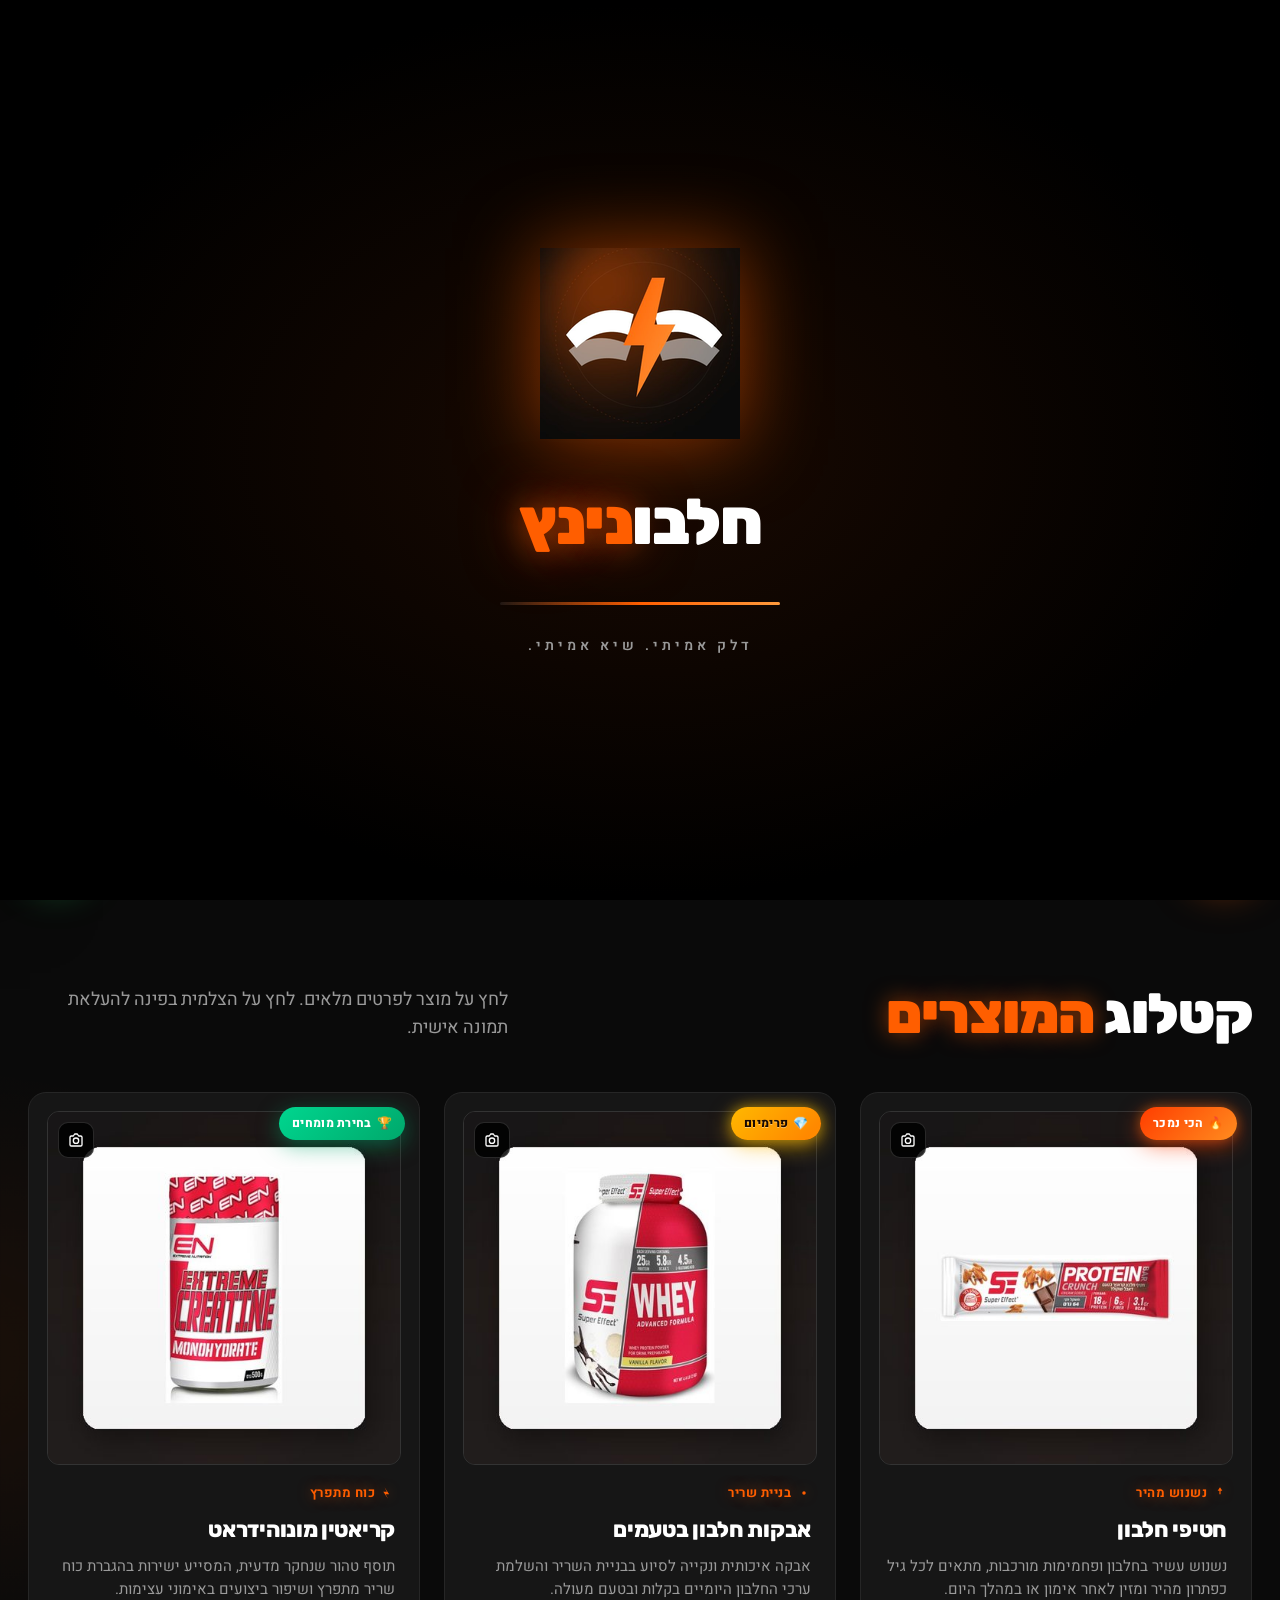
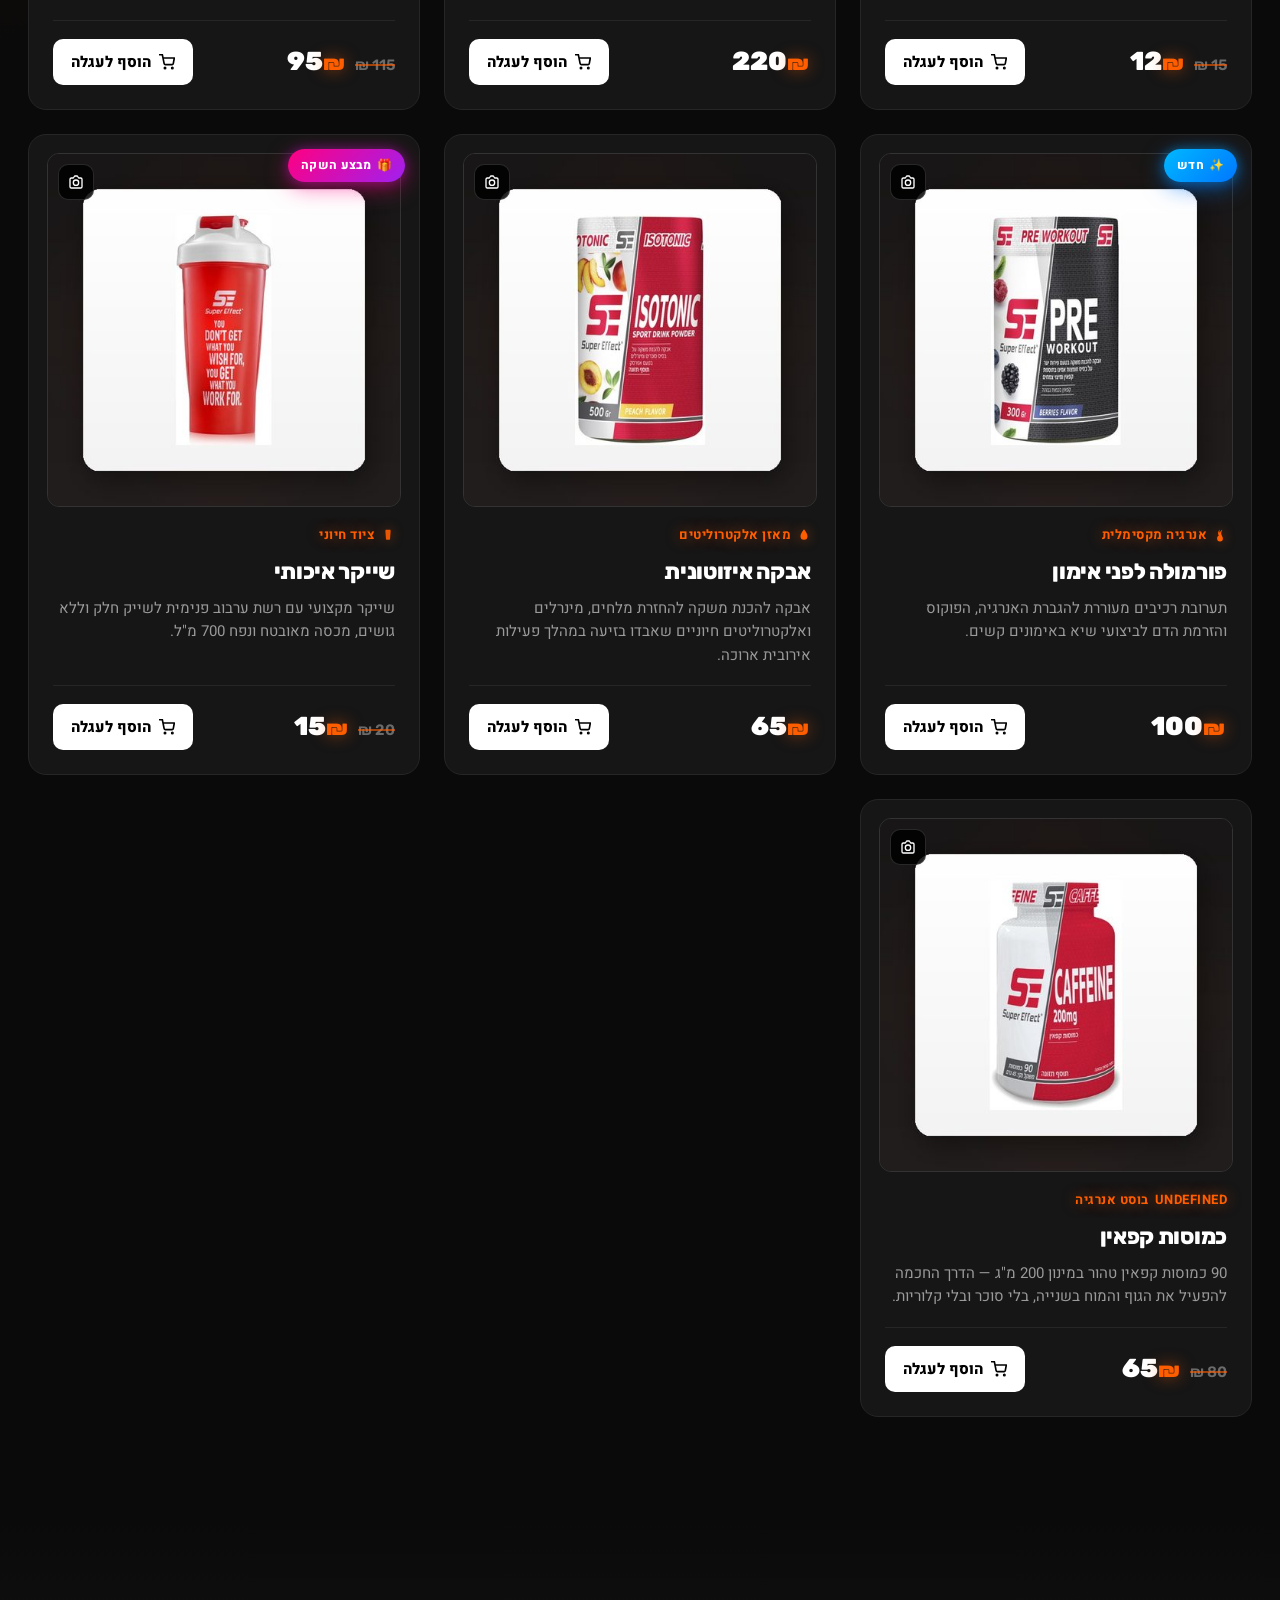
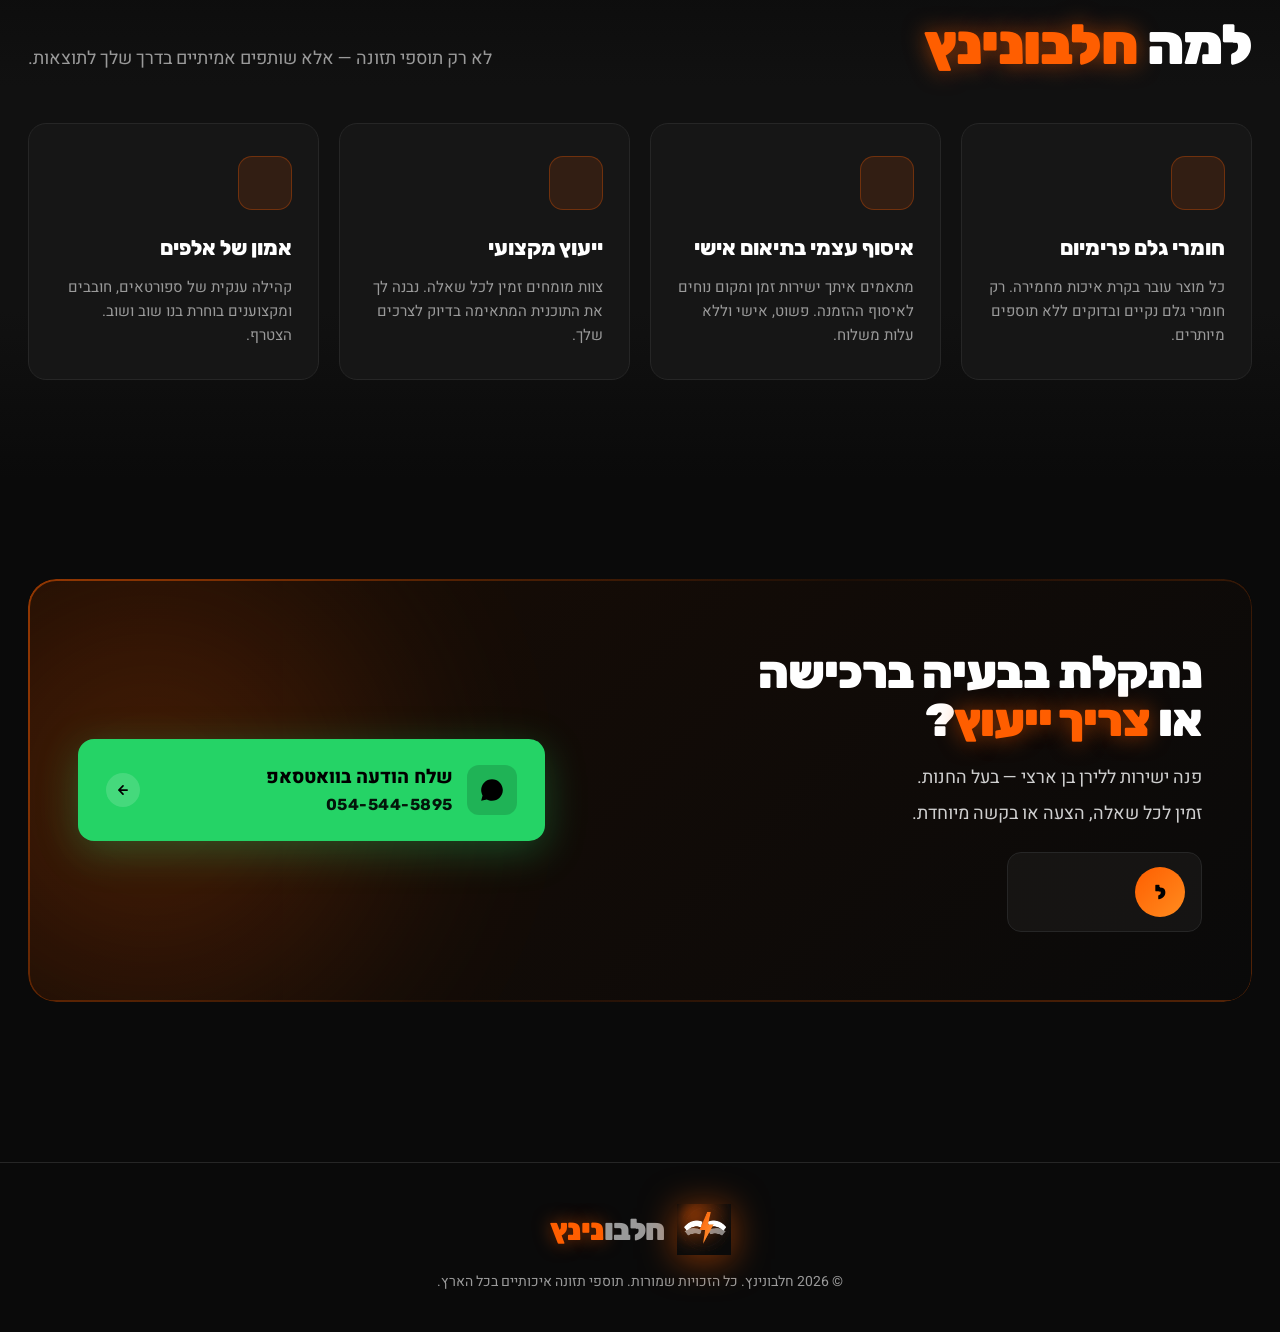
==== commit ff8e2120: "Simplify order form to plain self-pickup / contact coordination Remove the city and pickup-location " ====
--- a/index.html
+++ b/index.html
@@ -2312,16 +2312,6 @@
           <input type="email" id="ofEmail" placeholder="name@example.com" autocomplete="email" inputmode="email">
           <div class="err-msg">חובה למלא מייל תקין</div>
         </div>
-      </div>
-      <div class="field">
-        <label>עיר / אזור <span class="req">*</span></label>
-        <input type="text" id="ofCity" placeholder="תל אביב" autocomplete="address-level2">
-        <div class="err-msg">חובה למלא עיר / אזור</div>
-      </div>
-      <div class="field">
-        <label>מיקום מועדף לאיסוף / פרטים לתיאום <span class="req">*</span></label>
-        <input type="text" id="ofAddress" placeholder="לדוגמה: נוח לי לתאם ליד הרצל 1, או במקום אחר" autocomplete="off">
-        <div class="err-msg">חובה למלא פרטים לתיאום</div>
       </div>
       <div class="field-row">
         <div class="field">
@@ -3082,7 +3072,7 @@
   // Pre-fill saved customer details
   try {
     const saved = JSON.parse(localStorage.getItem('halbonintz_customer') || '{}');
-    ['ofName','ofPhone','ofEmail','ofCity','ofAddress'].forEach(id=>{
+    ['ofName','ofPhone','ofEmail'].forEach(id=>{
       if(saved[id]) document.getElementById(id).value = saved[id];
     });
   } catch(e){}
@@ -3268,8 +3258,6 @@
   const v1 = validateField('ofName', v => v.length >= 2);
   const v2 = validateField('ofPhone', v => /^[\d\-\+\s]{9,}$/.test(v));
   const v3 = validateField('ofEmail', v => /^[^\s@]+@[^\s@]+\.[^\s@]+$/.test(v));
-  const v4 = validateField('ofCity', v => v.length >= 2);
-  const v5 = validateField('ofAddress', v => v.length >= 3);
   const payMethod = getSelectedPayment();
   if(!payMethod){
     document.getElementById('payErr').style.display = 'block';
@@ -3283,7 +3271,7 @@
     showToast('⚠️ חובה לאשר את ביצוע התשלום לפני שליחת ההזמנה', true);
     return;
   }
-  if(!(v1 && v2 && v3 && v4 && v5 && payMethod)){
+  if(!(v1 && v2 && v3 && payMethod)){
     showToast('נא למלא את כל השדות ולבחור אמצעי תשלום', true);
     return;
   }
@@ -3292,8 +3280,6 @@
     ofName: document.getElementById('ofName').value.trim(),
     ofPhone: document.getElementById('ofPhone').value.trim(),
     ofEmail: document.getElementById('ofEmail').value.trim(),
-    ofCity: document.getElementById('ofCity').value.trim(),
-    ofAddress: document.getElementById('ofAddress').value.trim(),
   };
   const ofDate = document.getElementById('ofDate');
   const ofDateLabel = ofDate.selectedIndex > 0 ? ofDate.options[ofDate.selectedIndex].textContent : '';
@@ -3312,7 +3298,6 @@
   waMsg += `שם: ${customer.ofName}\n`;
   waMsg += `טלפון: ${customer.ofPhone}\n`;
   waMsg += `מייל: ${customer.ofEmail}\n`;
-  waMsg += `פרטי תיאום: ${customer.ofAddress}, ${customer.ofCity}\n`;
   if(ofDateLabel) waMsg += `📅 תאריך מועדף לאיסוף: ${ofDateLabel}\n`;
   if(ofTime) waMsg += `⏰ חלון שעות: ${ofTime}\n`;
   if(ofNotes) waMsg += `📝 הערות: ${ofNotes}\n`;
@@ -3353,7 +3338,6 @@
     'שם הלקוח': customer.ofName,
     'מספר טלפון': customer.ofPhone,
     'כתובת מייל': customer.ofEmail,
-    'פרטי תיאום': `${customer.ofAddress}, ${customer.ofCity}`,
     'אמצעי תשלום': paymentLabel,
     'מוצרים שהוזמנו': productsList,
     'מספר פריטים שונים': ids.length,
@@ -3410,7 +3394,6 @@
 
   // Summary
   let html = `<div class="row"><span>לקוח</span><span>${customer.ofName}</span></div>`;
-  html += `<div class="row"><span>פרטי תיאום</span><span>${customer.ofAddress}, ${customer.ofCity}</span></div>`;
   if(paymentLabel) html += `<div class="row" style="color:#ff8c1f;"><span>💳 אמצעי תשלום</span><span style="font-weight:800;">${paymentLabel}</span></div>`;
   if(savings > 0) html += `<div class="row" style="color:#22c55e;"><span>💰 חיסכון</span><span>${savings} ₪</span></div>`;
   html += `<div class="row total"><span>סה"כ לתשלום</span><span class="v">${total} ₪</span></div>`;
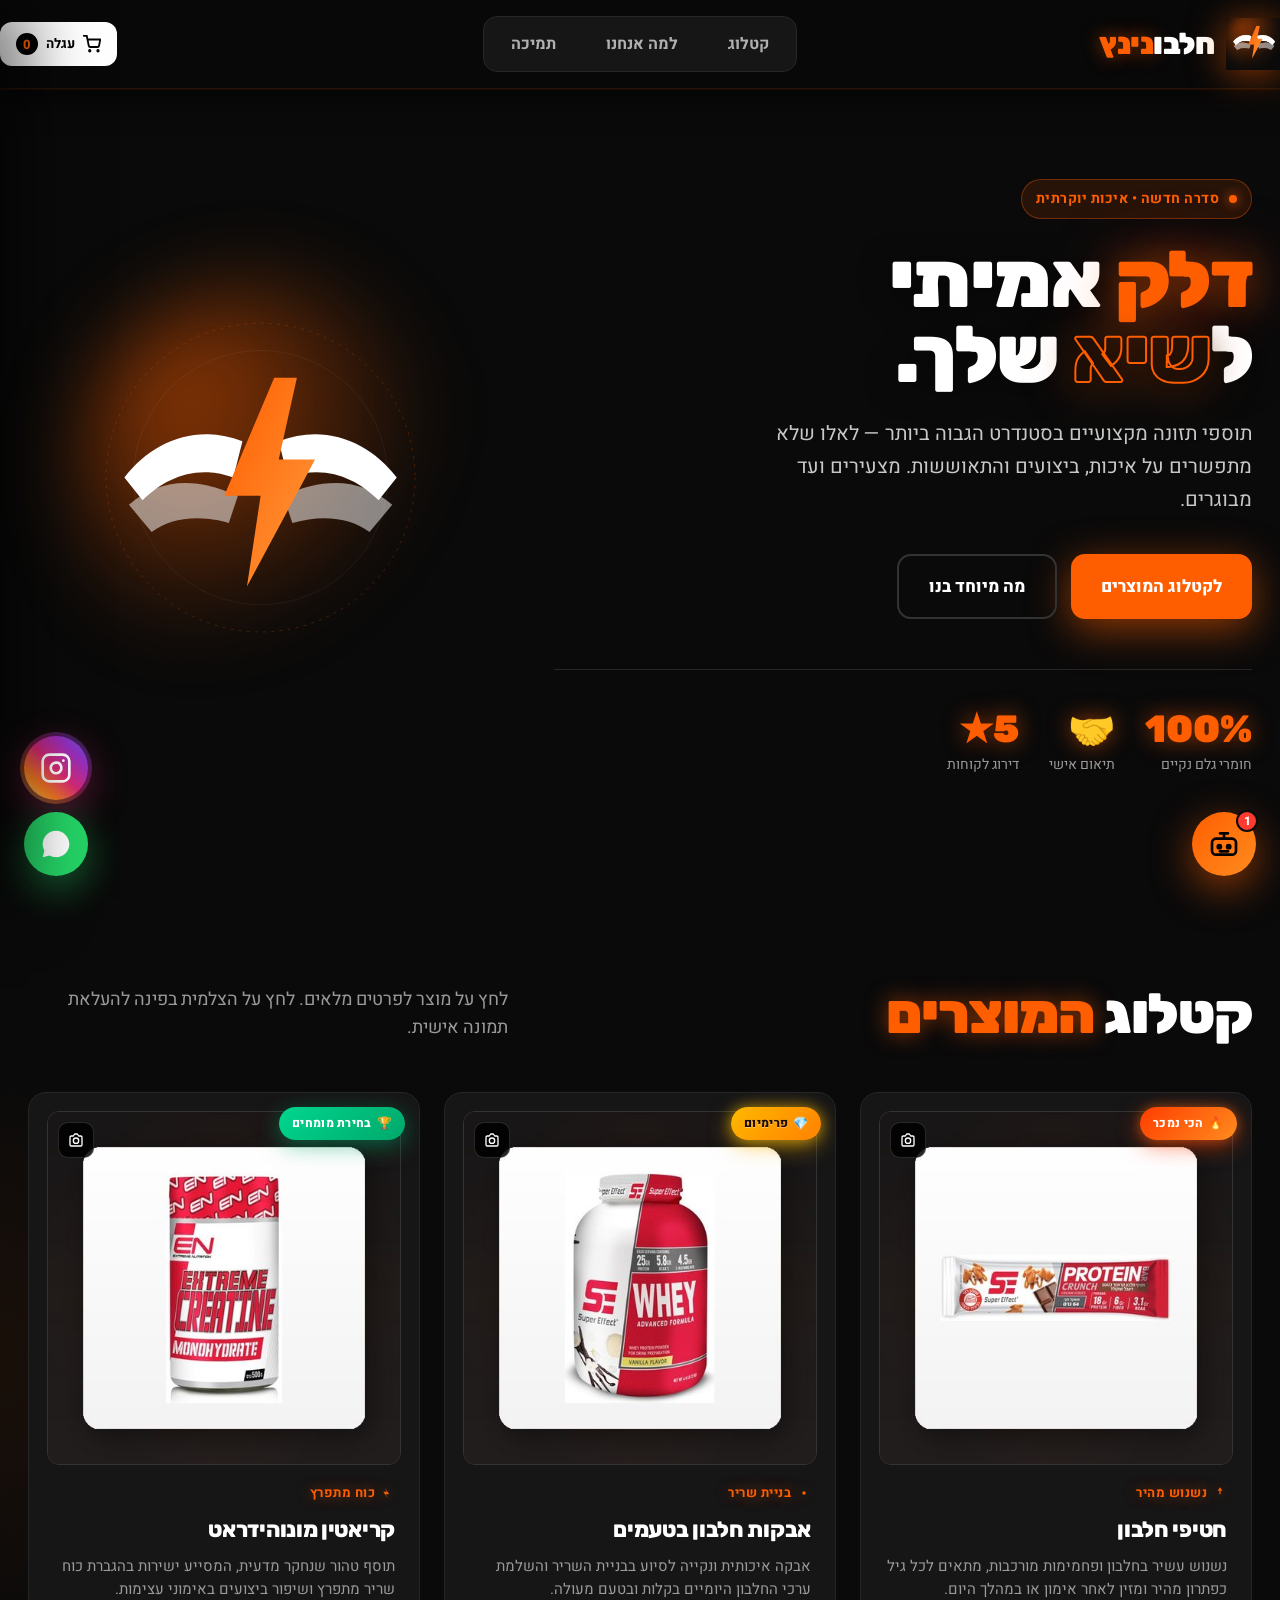
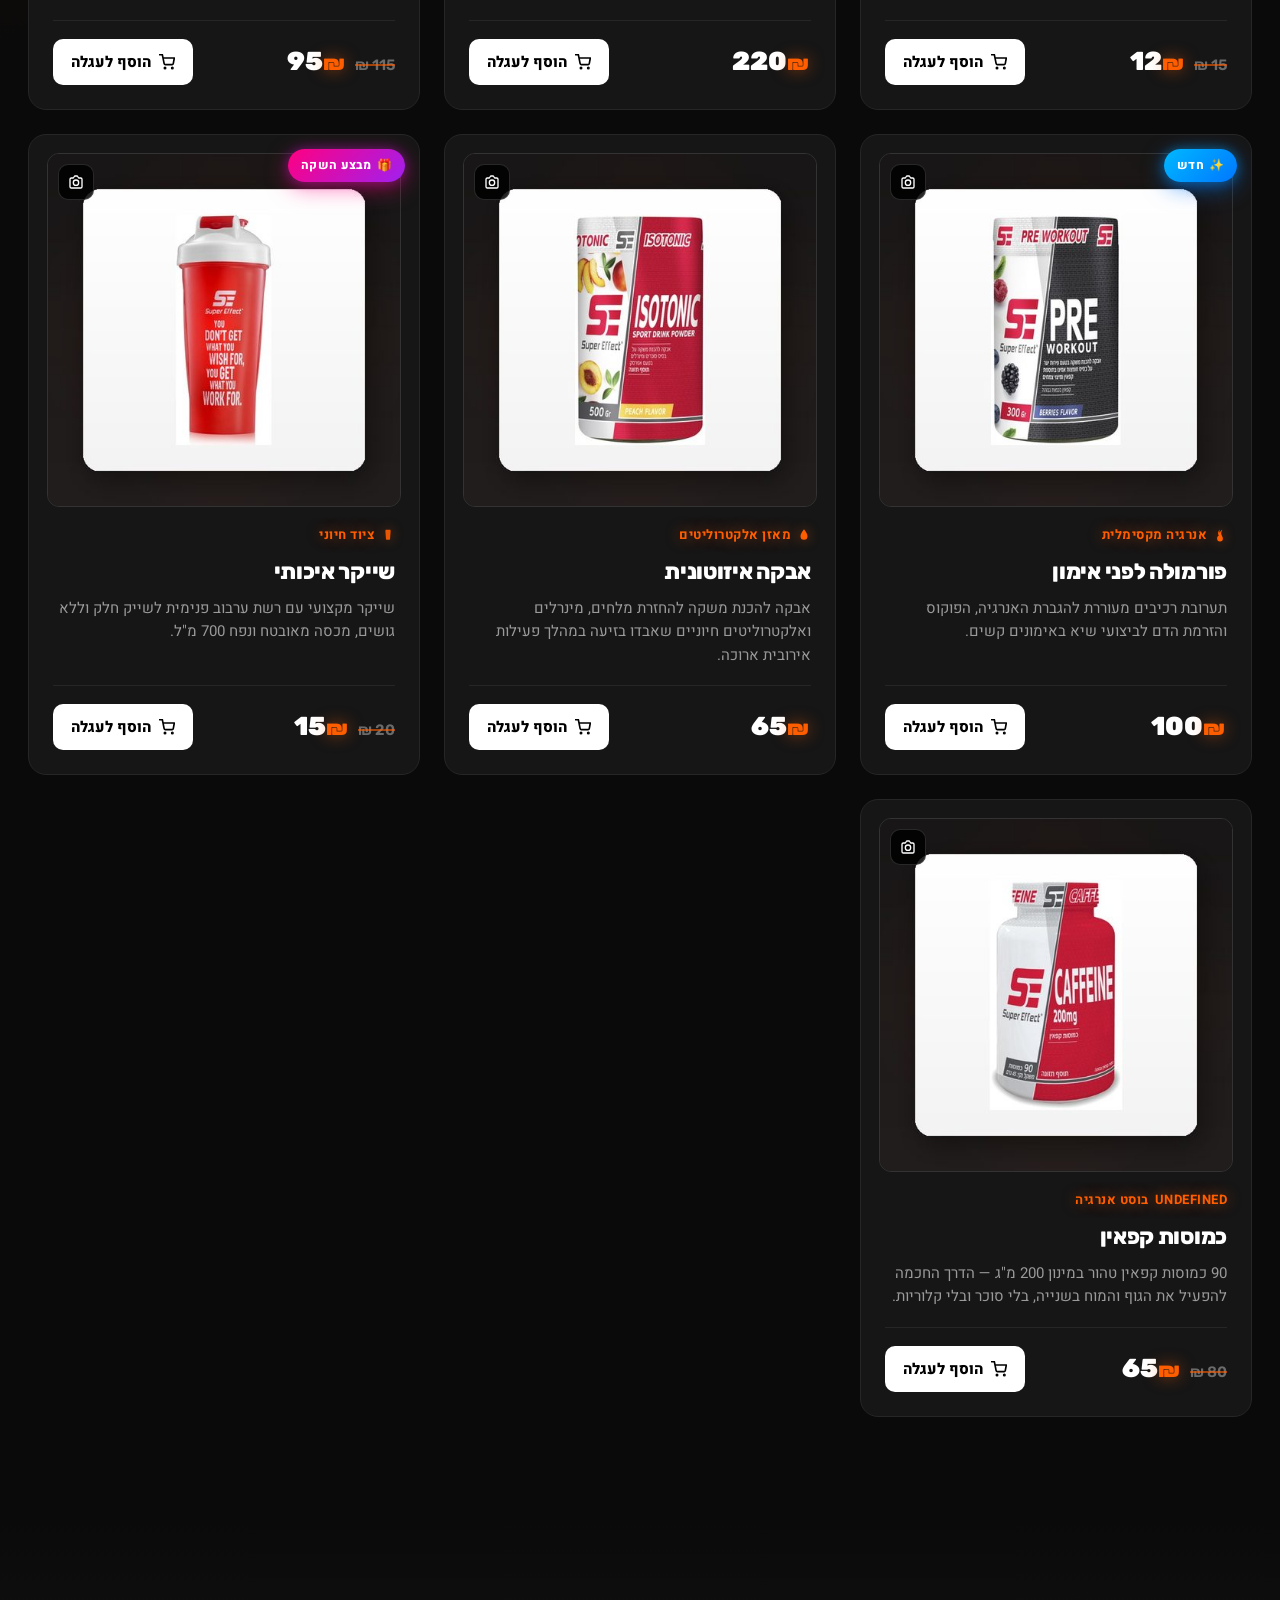
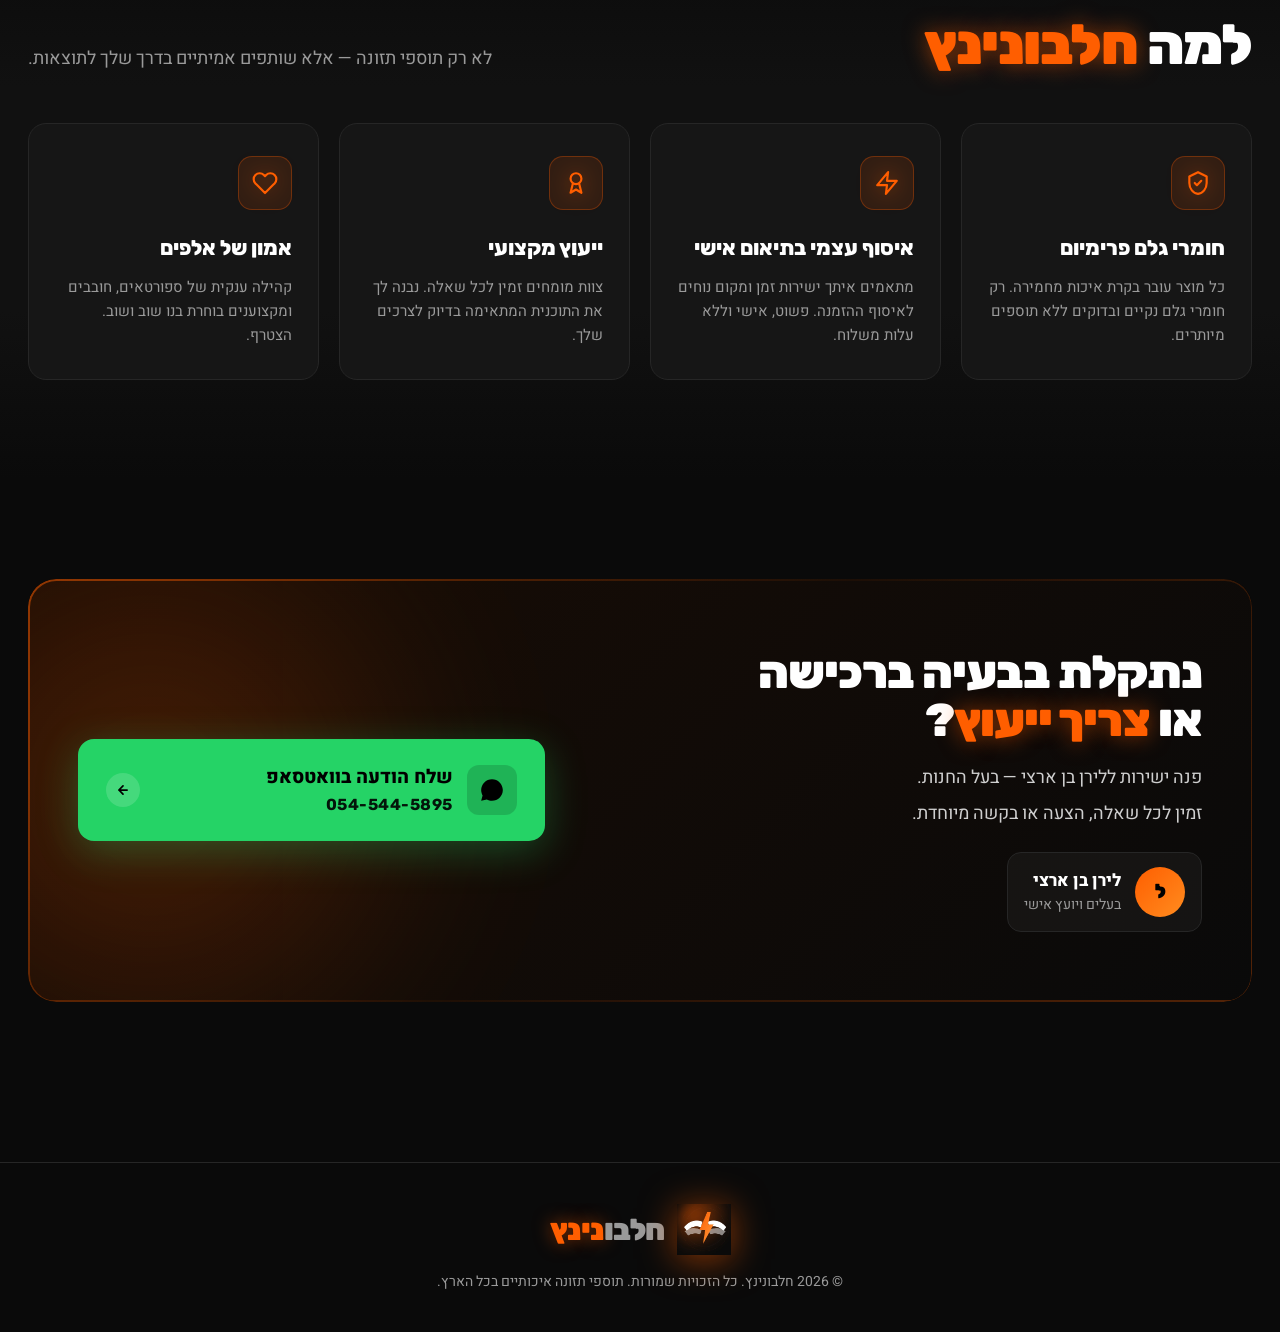
==== commit 510c13a4: "Remove pickup date/time selectors from checkout form Replace the date and time-window dropdowns with" ====
--- a/index.html
+++ b/index.html
@@ -2313,21 +2313,8 @@
           <div class="err-msg">חובה למלא מייל תקין</div>
         </div>
       </div>
-      <div class="field-row">
-        <div class="field">
-          <label>תאריך מועדף לאיסוף</label>
-          <select id="ofDate">
-            <option value="">בחר תאריך...</option>
-          </select>
-        </div>
-        <div class="field">
-          <label>חלון שעות</label>
-          <select id="ofTime">
-            <option value="">בחר שעה...</option>
-            <option value="צהריים (12:00-16:00)">צהריים (12:00-16:00)</option>
-            <option value="ערב (17:00-21:00)">ערב (17:00-21:00)</option>
-          </select>
-        </div>
+      <div class="field">
+        <p style="color:var(--muted);font-size:14px;">איסוף עצמי בתיאום</p>
       </div>
       <div class="field">
         <label>הערות מיוחדות</label>
@@ -3066,9 +3053,6 @@
 const orderSummary = document.getElementById('orderSummary');
 
 function openOrderModal(){
-  // Generate next Wednesdays + Sundays (6 options)
-  populateDeliveryDates();
-
   // Pre-fill saved customer details
   try {
     const saved = JSON.parse(localStorage.getItem('halbonintz_customer') || '{}');
@@ -3215,35 +3199,6 @@
 
 function getPaymentLabel(method){
   return {bit:'Bit', transfer:'העברה בנקאית', cash:'מזומן באיסוף'}[method] || method;
-}
-
-/* Populate delivery dates — next Wednesdays + Sundays */
-function populateDeliveryDates(){
-  const select = document.getElementById('ofDate');
-  select.innerHTML = '<option value="">בחר תאריך...</option>';
-  const days = ['ראשון','שני','שלישי','רביעי','חמישי','שישי','שבת'];
-  const months = ['ינואר','פברואר','מרץ','אפריל','מאי','יוני','יולי','אוגוסט','ספטמבר','אוקטובר','נובמבר','דצמבר'];
-  const today = new Date();
-  today.setHours(0,0,0,0);
-  // Find next Wed (3) and Sun (0) — collect 8 options total
-  const options = [];
-  for(let i = 1; i <= 28; i++){
-    const d = new Date(today);
-    d.setDate(today.getDate() + i);
-    const dow = d.getDay();
-    if(dow === 0 || dow === 3){
-      const label = `יום ${days[dow]}, ${d.getDate()} ב${months[d.getMonth()]}`;
-      const value = d.toISOString().slice(0,10);
-      options.push({label, value});
-      if(options.length >= 6) break;
-    }
-  }
-  options.forEach(o=>{
-    const opt = document.createElement('option');
-    opt.value = o.value;
-    opt.textContent = o.label;
-    select.appendChild(opt);
-  });
 }
 
 function validateField(id, validator){
@@ -3281,9 +3236,6 @@
     ofPhone: document.getElementById('ofPhone').value.trim(),
     ofEmail: document.getElementById('ofEmail').value.trim(),
   };
-  const ofDate = document.getElementById('ofDate');
-  const ofDateLabel = ofDate.selectedIndex > 0 ? ofDate.options[ofDate.selectedIndex].textContent : '';
-  const ofTime = document.getElementById('ofTime').value;
   const ofNotes = document.getElementById('ofNotes').value.trim();
   const paymentLabel = getPaymentLabel(payMethod);
 
@@ -3298,8 +3250,6 @@
   waMsg += `שם: ${customer.ofName}\n`;
   waMsg += `טלפון: ${customer.ofPhone}\n`;
   waMsg += `מייל: ${customer.ofEmail}\n`;
-  if(ofDateLabel) waMsg += `📅 תאריך מועדף לאיסוף: ${ofDateLabel}\n`;
-  if(ofTime) waMsg += `⏰ חלון שעות: ${ofTime}\n`;
   if(ofNotes) waMsg += `📝 הערות: ${ofNotes}\n`;
   waMsg += `\n*💳 אמצעי תשלום:* ${paymentLabel}\n`;
   if(payMethod === 'transfer'){
@@ -3345,8 +3295,6 @@
     'סה"כ לתשלום': `${total} ₪`,
   };
   if(savings > 0) emailData['חיסכון מההנחה'] = `${savings} ₪`;
-  if(ofDateLabel) emailData['תאריך מועדף לאיסוף'] = ofDateLabel;
-  if(ofTime) emailData['חלון שעות'] = ofTime;
   if(ofNotes) emailData['הערות הלקוח'] = ofNotes;
   if(payMethod === 'transfer') emailData['פרטי העברה שניתנו'] = 'בנק הפועלים | סניף 658 | חשבון 136342 | ע"ש לירן יוסף בן ארצי';
 
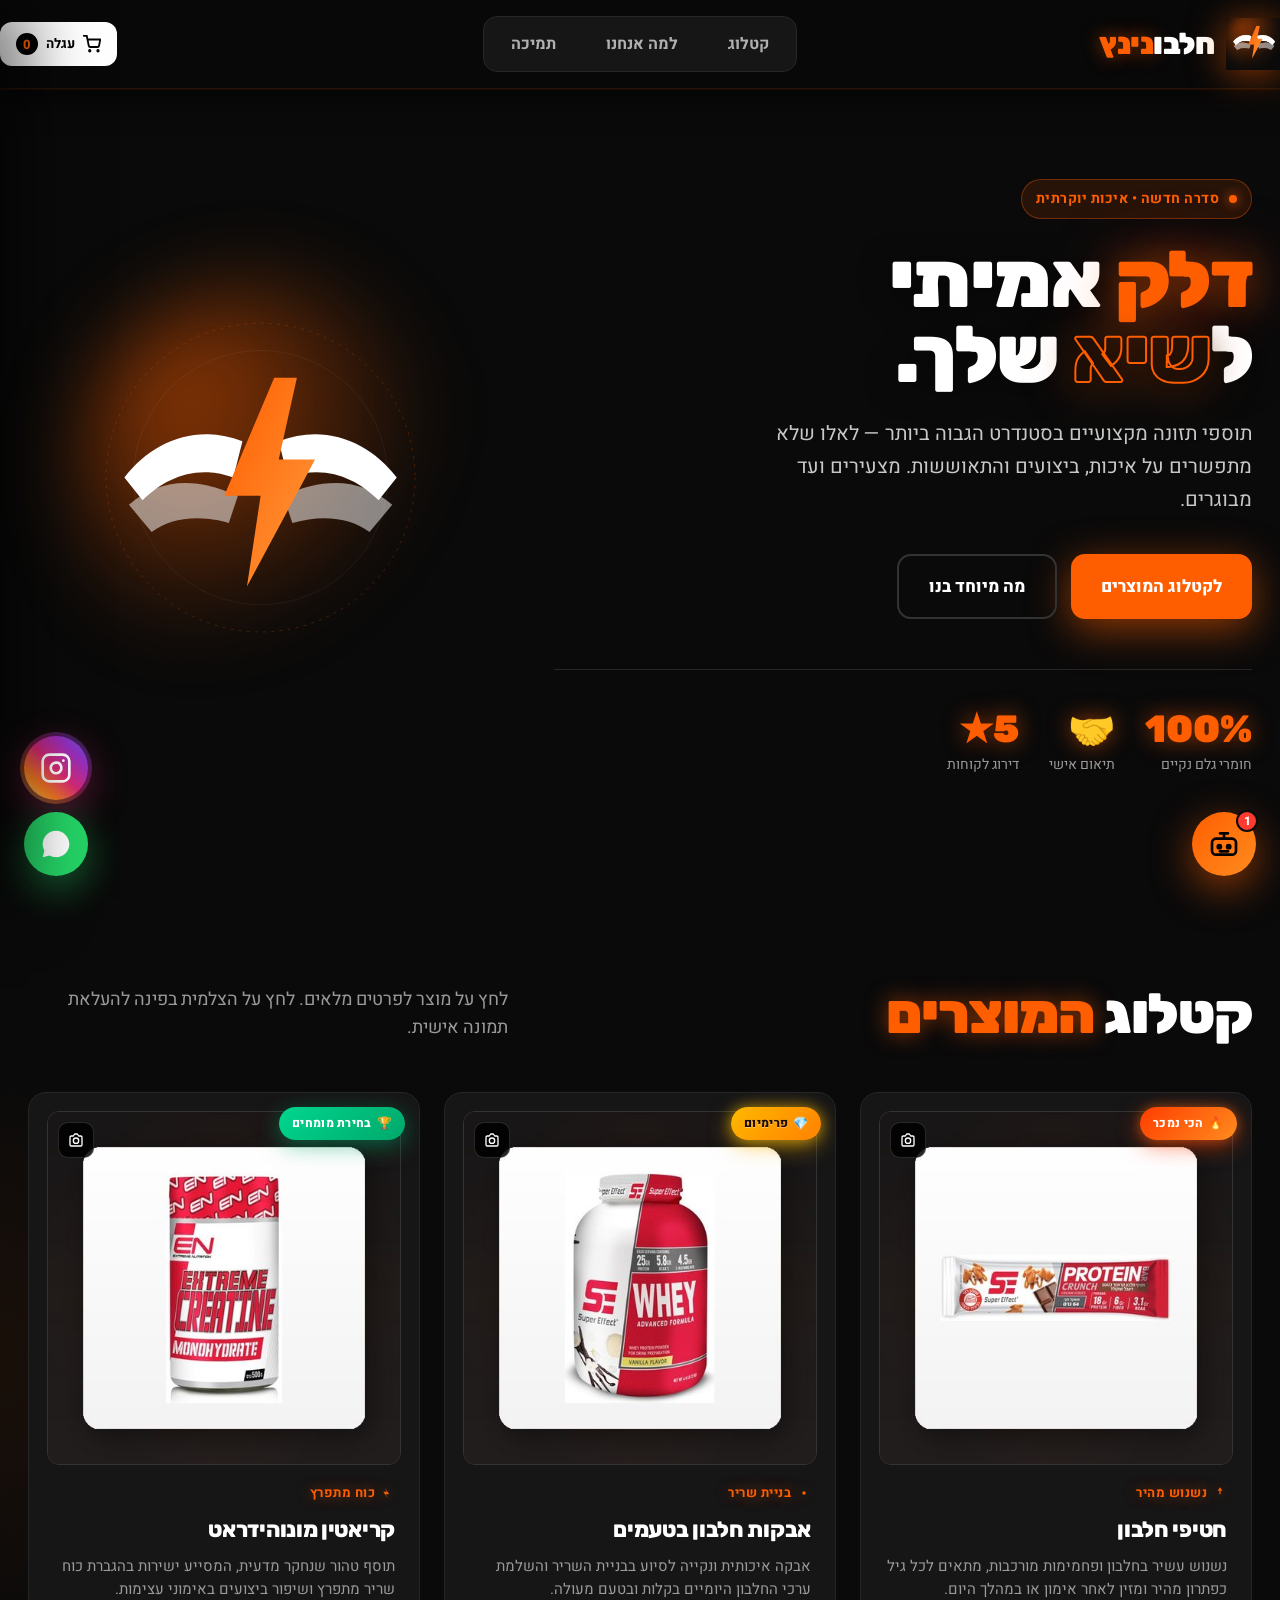
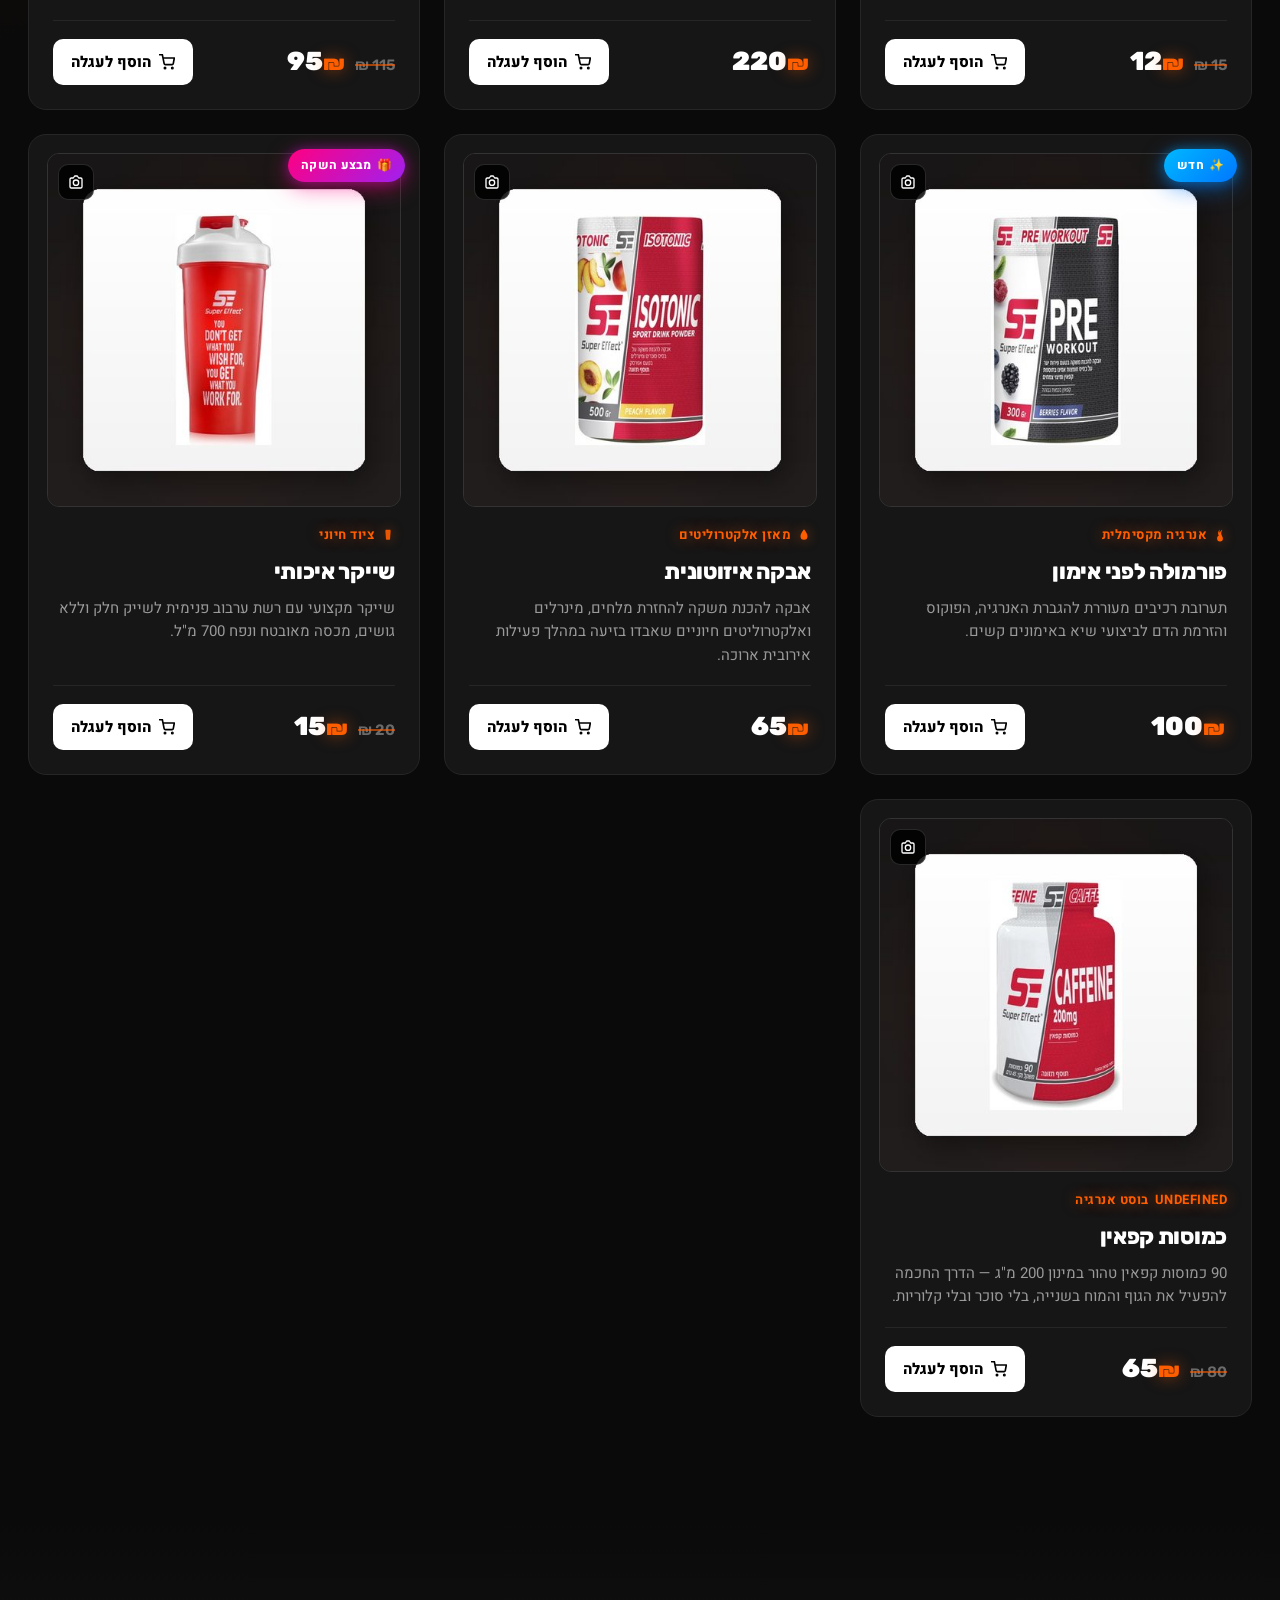
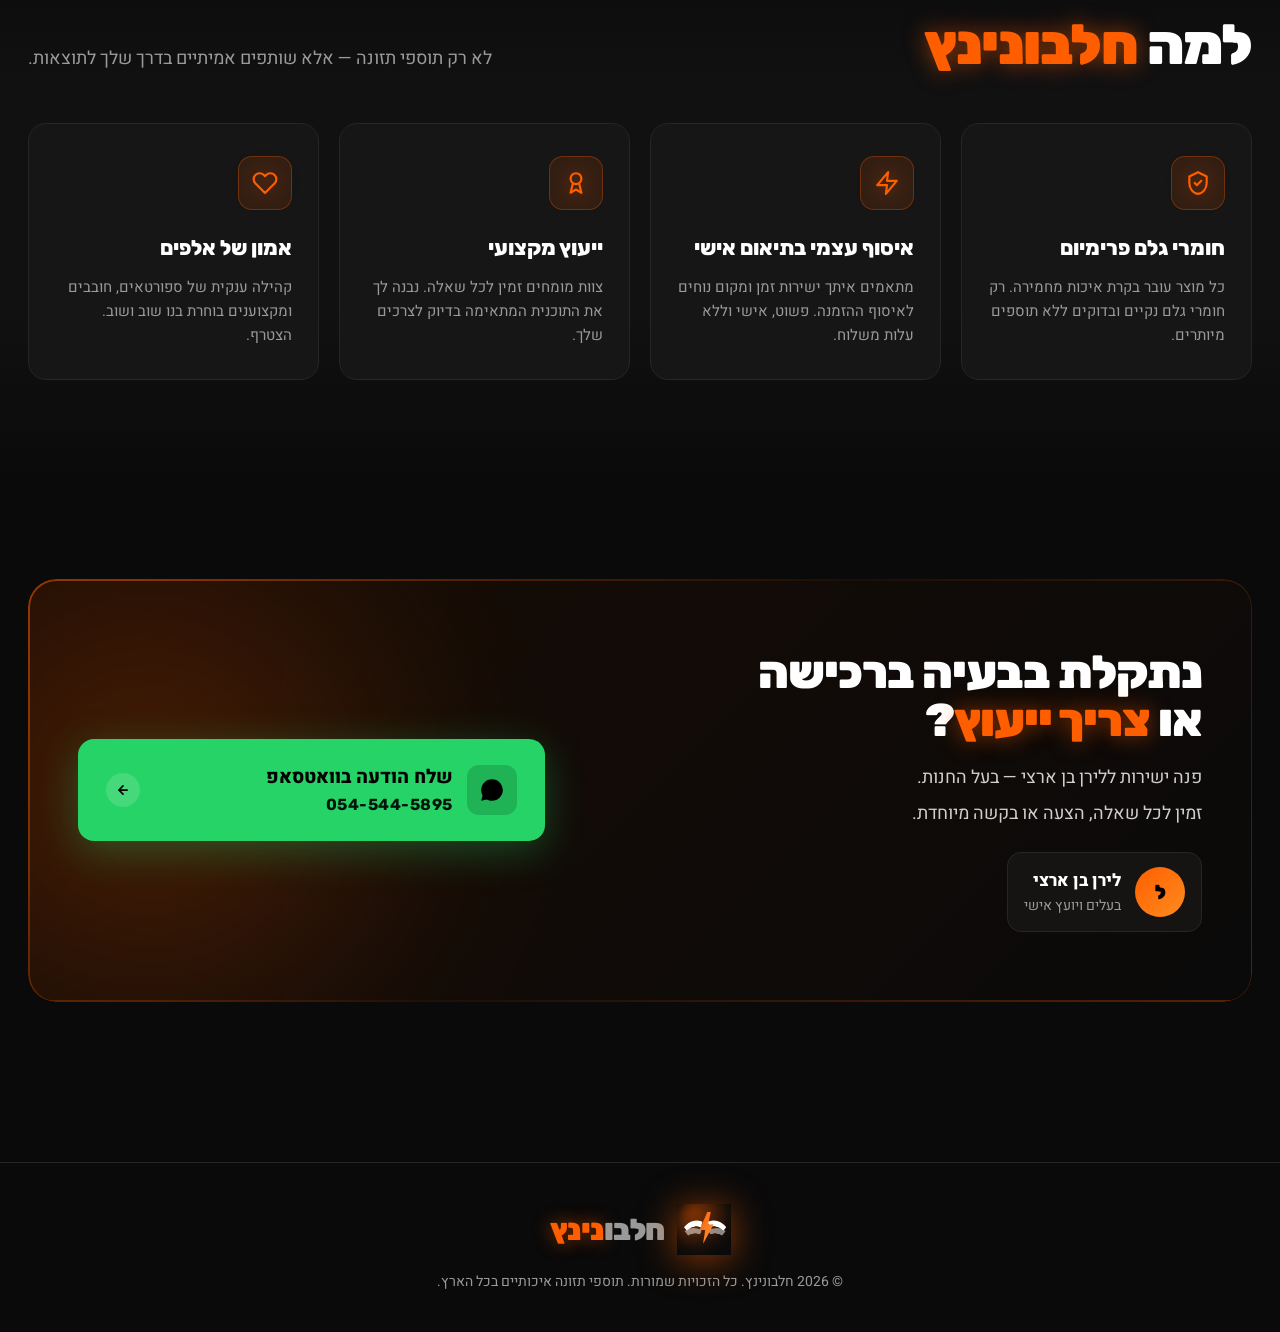
==== commit ca5c503a: "Add close button to helper bot panel; update pickup note wording - Add an X button to the bot panel " ====
--- a/index.html
+++ b/index.html
@@ -724,10 +724,20 @@
 }
 .bot-panel.show{opacity:1;transform:translateY(0) scale(1);pointer-events:auto;}
 .bot-header{
+  position:relative;
   display:flex;align-items:center;gap:12px;padding:18px 20px;
   background:linear-gradient(135deg,var(--orange) 0%,#ff8c1f 100%);
   color:#000;
 }
+.bot-close{
+  position:absolute;top:18px;left:18px;
+  width:32px;height:32px;border-radius:50%;
+  background:rgba(0,0,0,.15);border:none;
+  display:grid;place-items:center;color:#000;
+  transition:.25s var(--easing);cursor:pointer;
+}
+.bot-close:hover{background:rgba(0,0,0,.3);transform:rotate(90deg);}
+.bot-close svg{width:16px;height:16px;}
 .bot-header-avatar{
   width:44px;height:44px;border-radius:50%;
   background:rgba(0,0,0,.15);display:grid;place-items:center;
@@ -2270,6 +2280,7 @@
 
 <div class="bot-panel" id="botPanel">
   <div class="bot-header">
+    <button class="bot-close" id="botClose" aria-label="סגור"><svg viewBox="0 0 24 24" fill="none" stroke="currentColor" stroke-width="2.5" stroke-linecap="round"><path d="M18 6L6 18M6 6l12 12"/></svg></button>
     <div class="bot-header-avatar">
       <svg viewBox="0 0 24 24" fill="none" stroke="currentColor" stroke-width="2" stroke-linecap="round" stroke-linejoin="round"><rect x="3" y="8" width="18" height="12" rx="3"/><path d="M12 8V4M9 4h6"/><circle cx="8.5" cy="14" r="1.2" fill="currentColor"/><circle cx="15.5" cy="14" r="1.2" fill="currentColor"/><path d="M9 17.5h6"/></svg>
     </div>
@@ -2314,7 +2325,7 @@
         </div>
       </div>
       <div class="field">
-        <p style="color:var(--muted);font-size:14px;">איסוף עצמי בתיאום</p>
+        <p style="color:var(--muted);font-size:14px;">איסוף עצמי מתואם מראש</p>
       </div>
       <div class="field">
         <label>הערות מיוחדות</label>
@@ -3814,6 +3825,12 @@
     fab.classList.toggle('open', isOpen);
     if(isOpen) initChat();
   });
+
+  const botClose = document.getElementById('botClose');
+  botClose.addEventListener('click', ()=>{
+    panel.classList.remove('show');
+    fab.classList.remove('open');
+  });
 })();
 
 /* ===== Launch Timer (daily countdown, auto-hides after expiry date) ===== */
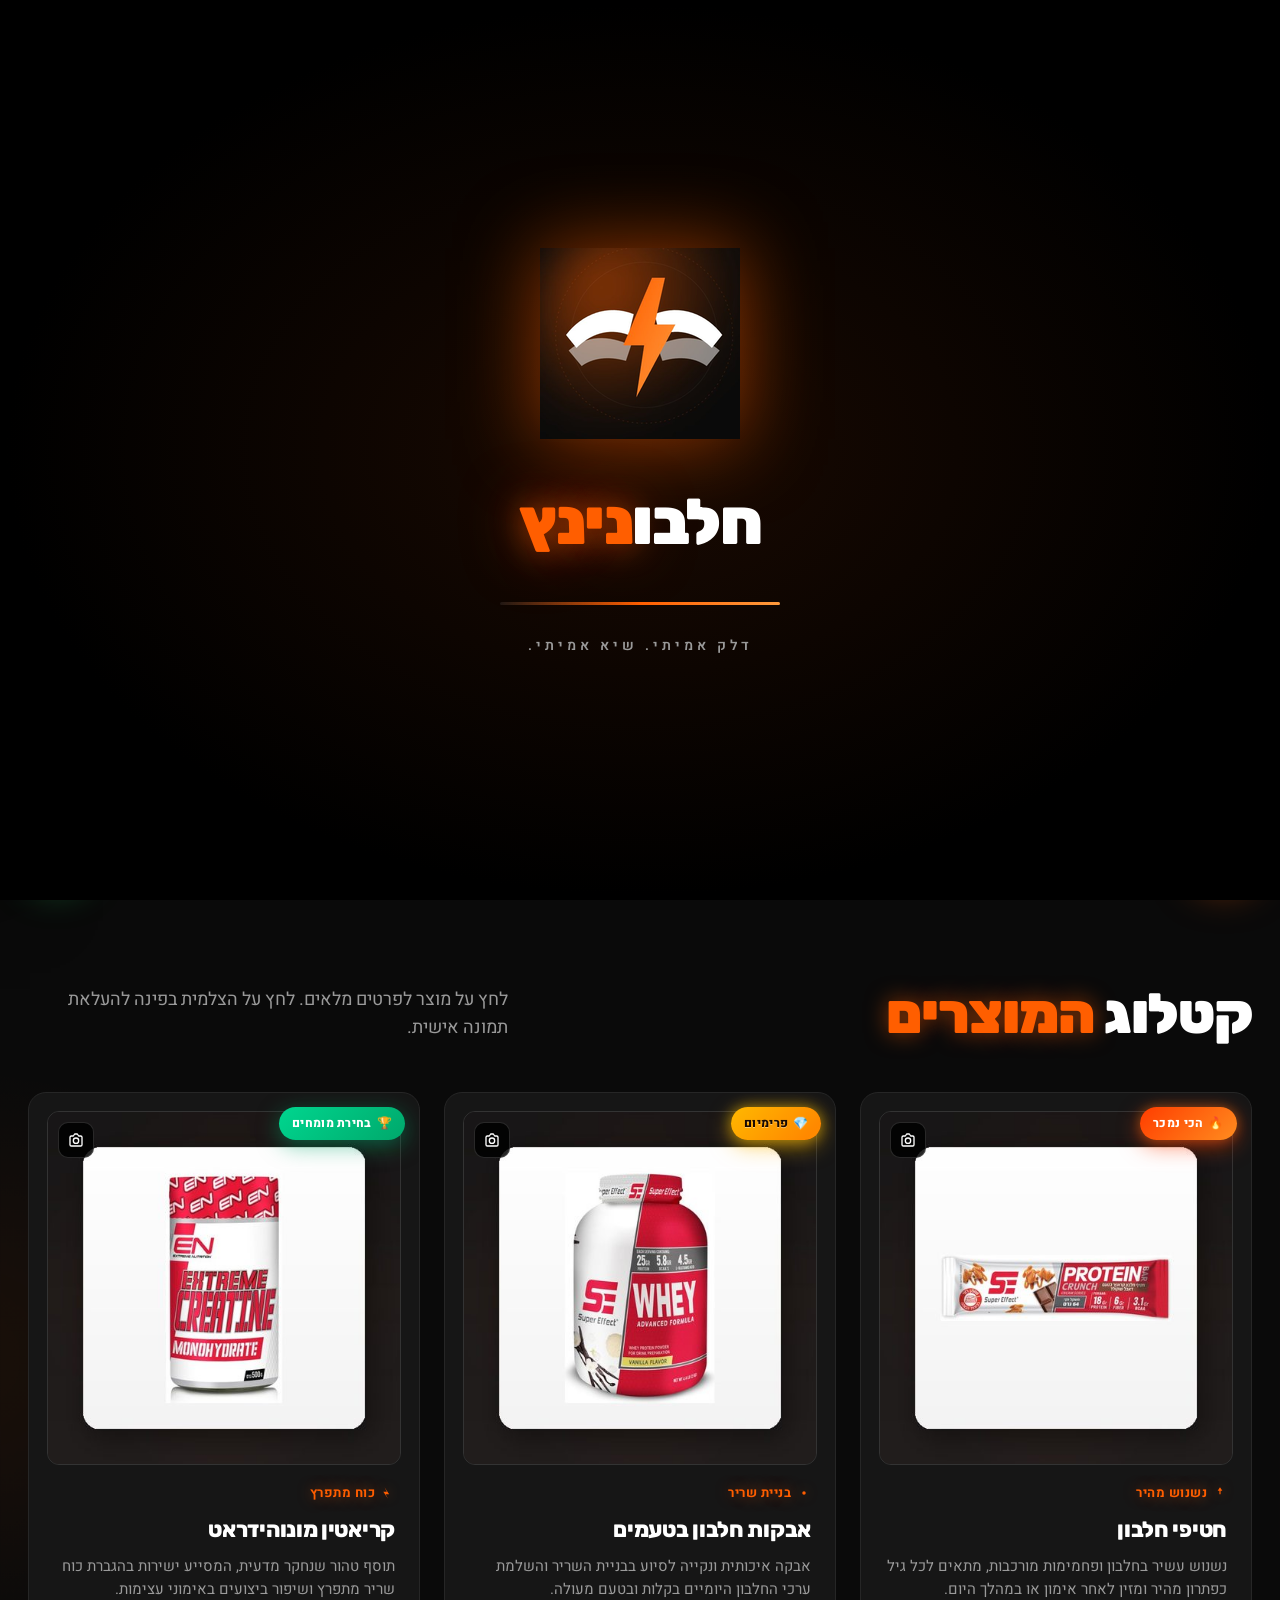
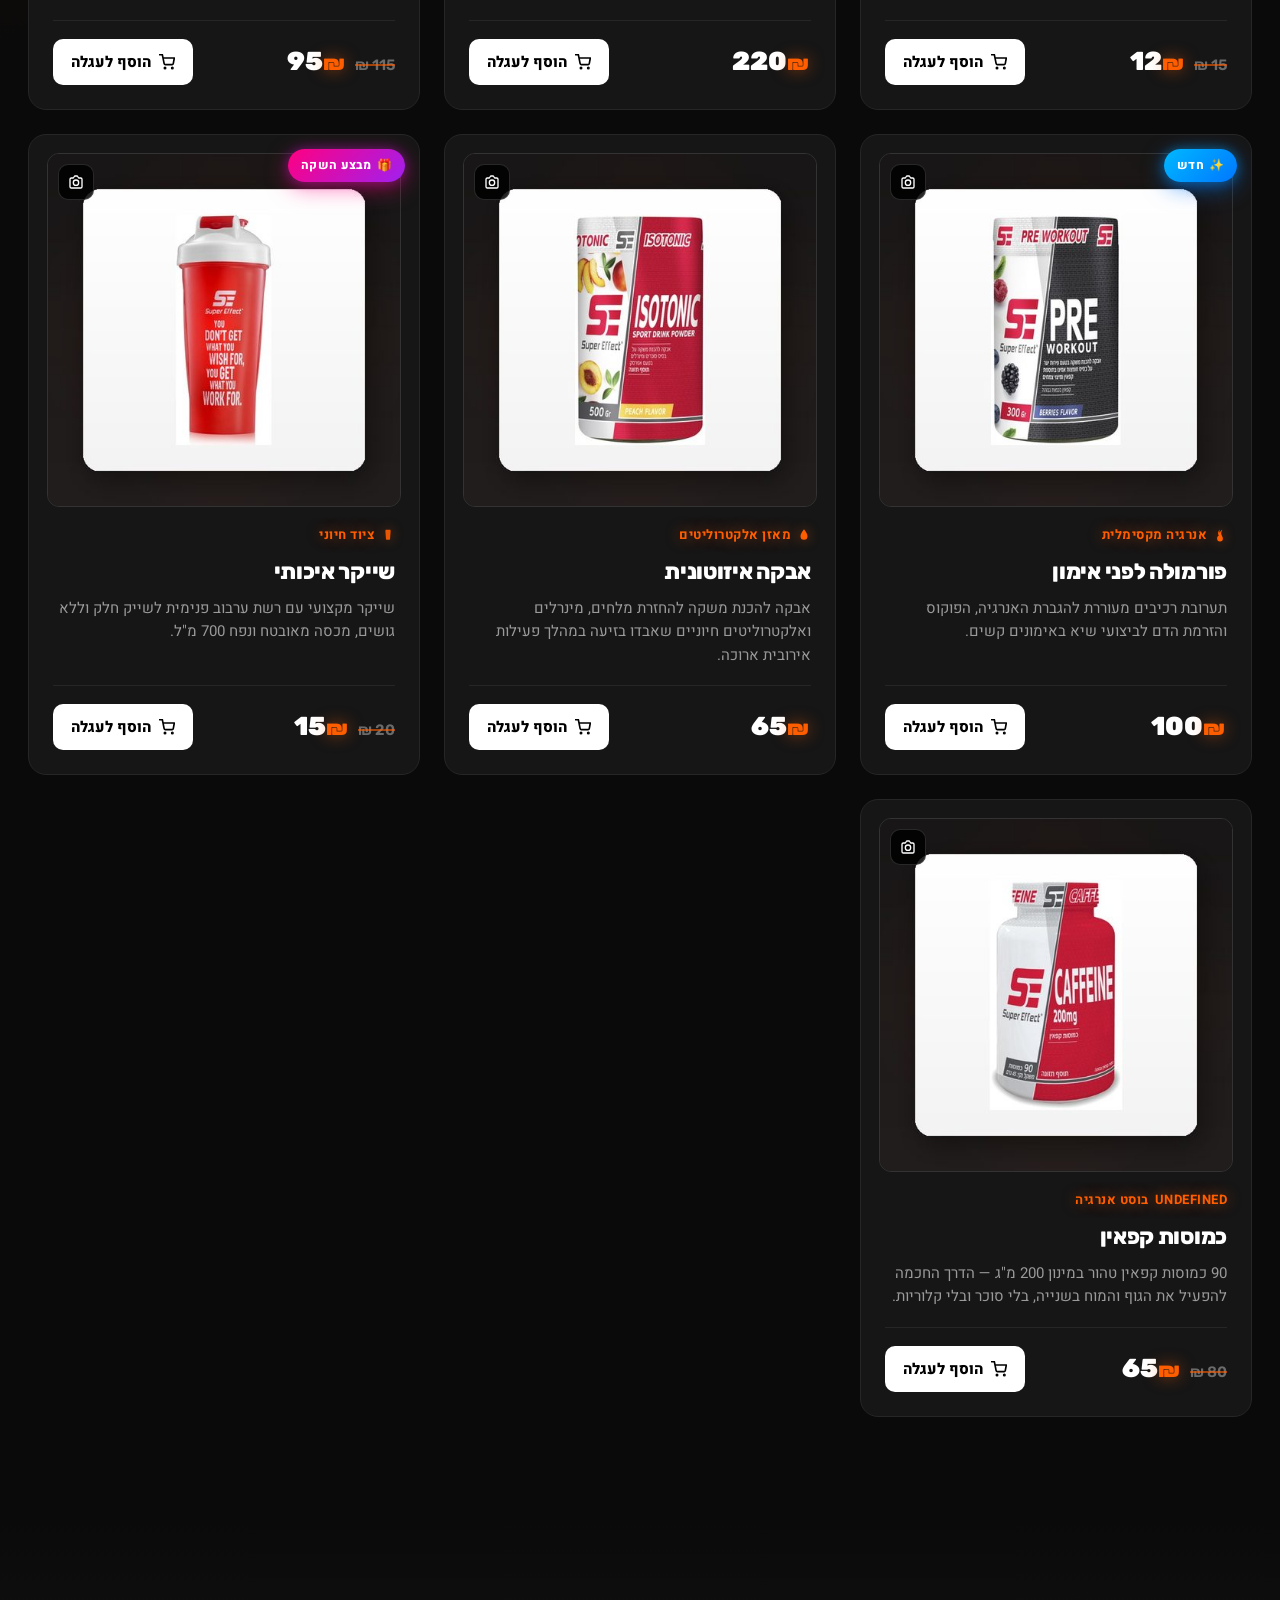
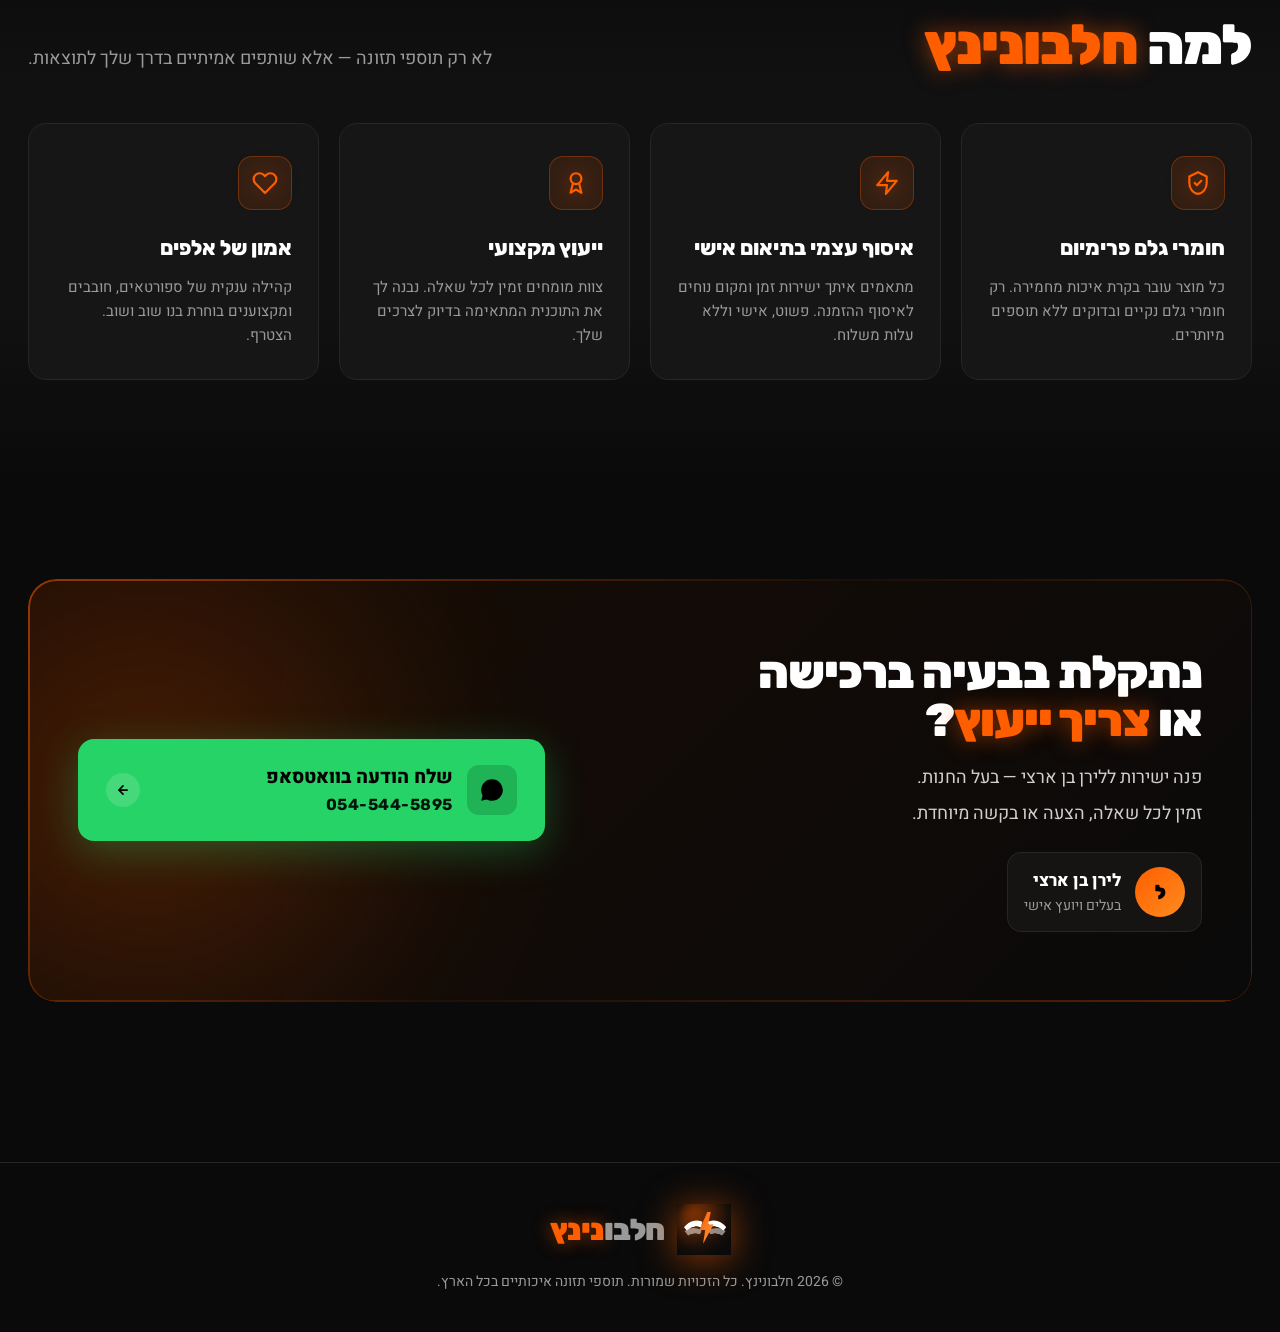
==== commit 305fa4e6: "Add stock-based "out of stock" display driven by a central STOCK map - New STOCK data block (keyed b" ====
--- a/index.html
+++ b/index.html
@@ -453,6 +453,13 @@
   0%,100%{transform:translateY(0);}
   50%{transform:translateY(-4px);}
 }
+.badge-oos{
+  background:#3a3a3a;color:#ccc;
+  box-shadow:0 6px 18px rgba(0,0,0,.4);
+}
+.product.out-of-stock .placeholder,.product.out-of-stock .product-svg{opacity:.5;filter:grayscale(.6);}
+.product.out-of-stock .add-btn{opacity:.5;cursor:not-allowed;pointer-events:none;}
+.sel-pill.oos-pill{opacity:.4;text-decoration:line-through;cursor:not-allowed;pointer-events:none;}
 
 /* RECOMMENDED — green */
 .badge-recommend{
@@ -2594,7 +2601,41 @@
   }
 ];
 
-/* ===== Post-sale pricing (auto-applies after the launch sale ends) ===== */
+const STOCK = {
+  bars: { 'דאבל שוקולד': 1, 'שקד מקורמל': 1 },
+  powder: {
+    '700 גרם': 0, // כל הטעמים בגודל זה אזלו
+    '2 ק"ג': { 'וניל':3, 'וניל עוגיות':2, 'בלונד שוקולד פרצל':1, 'שוקולד חלב':1, 'בננה':1, 'פיסטוק מקרון':0, 'קפה':1 }
+  },
+  creatine: 11,
+  preworkout: { 'פירות יער':1, 'אננס':0 },
+  iso: { 'אפרסק':2, 'פירות יער':3 },
+  caffeine: 2
+  // shaker: לא נעקב בכוונה -> מטופל כ"תמיד במלאי"
+};
+
+function getStock(id, size, flavor){
+  const s = STOCK[id];
+  if(s == null) return Infinity;
+  if(typeof s === 'number') return s;
+  const bySize = size ? s[size] : undefined;
+  if(bySize !== undefined){
+    if(typeof bySize === 'number') return bySize;
+    if(flavor) return bySize[flavor] ?? Infinity;
+    return Infinity;
+  }
+  if(flavor) return s[flavor] ?? Infinity;
+  return Infinity;
+}
+function isOutOfStock(id, size, flavor){ return getStock(id, size, flavor) <= 0; }
+function isProductFullyOut(id){
+  const p = products.find(x=>x.id===id);
+  const sizes = p.sizeVariants ? p.sizeVariants.map(sv=>sv.label) : [null];
+  const flavors = (p.options && p.options[0]) ? p.options[0].choices : [null];
+  return sizes.every(sz => flavors.every(fl => isOutOfStock(id, sz, fl)));
+}
+
+
 (function(){
   const SALE_END = new Date('2026-06-18T23:59:59');
   if(new Date() <= SALE_END) return; // sale still on — keep current prices
@@ -2741,7 +2782,9 @@
   card.className = 'product reveal';
   card.style.transitionDelay = (idx*60)+'ms';
   card.dataset.id = p.id;
-  const badgeHtml = p.badge ? `<div class="product-badge badge-${p.badge.type}"><span>${p.badge.icon}</span><span>${p.badge.text}</span></div>` : '';
+  const fullyOut = isProductFullyOut(p.id);
+  if(fullyOut) card.classList.add('out-of-stock');
+  const badgeHtml = fullyOut ? `<div class="product-badge badge-oos">אזל מהמלאי</div>` : (p.badge ? `<div class="product-badge badge-${p.badge.type}"><span>${p.badge.icon}</span><span>${p.badge.text}</span></div>` : '');
   const discountHtml = '';
   const originalPriceHtml = p.originalPrice ? `<span class="original">${p.originalPrice} ₪</span>` : '';
   card.innerHTML = `
@@ -2767,9 +2810,9 @@
       <div class="product-desc">${p.desc}</div>
       <div class="product-footer">
         <div class="price">${originalPriceHtml}<span>${p.price}<span class="currency">₪</span></span></div>
-        <button class="add-btn" data-add="${p.id}">
+        <button class="add-btn" data-add="${p.id}" ${fullyOut ? 'disabled' : ''}>
           <svg viewBox="0 0 24 24" fill="none" stroke="currentColor" stroke-width="2.5" stroke-linecap="round" stroke-linejoin="round"><circle cx="9" cy="21" r="1"/><circle cx="20" cy="21" r="1"/><path d="M1 1h4l2.7 13.4a2 2 0 0 0 2 1.6h9.7a2 2 0 0 0 2-1.6L23 6H6"/></svg>
-          הוסף לעגלה
+          ${fullyOut ? 'אזל מהמלאי' : 'הוסף לעגלה'}
         </button>
       </div>
     </div>
@@ -2802,6 +2845,10 @@
     e.stopPropagation();
     const pid = addBtn.dataset.add;
     const prod = products.find(x=>x.id===pid);
+    if(isOutOfStock(pid, null, null)){
+      showToast('המוצר אזל מהמלאי');
+      return;
+    }
     // If product has options or size variants, open modal to choose
     if(prod && (prod.options || prod.sizeVariants)){
       openProductModal(pid);
@@ -2827,6 +2874,10 @@
         showToast('יש לבחור טעם לפני ההוספה');
         return;
       }
+    }
+    if(isOutOfStock(pid, modalSel.size, modalSel.flavor)){
+      showToast('המוצר אזל מהמלאי');
+      return;
     }
     addToCart(pid, {
       size: modalSel.size,
@@ -3474,8 +3525,8 @@
   const modalBadges = [];
   if(p.badge) modalBadges.push(`<span class="modal-badge badge-${p.badge.type}">${p.badge.icon} ${p.badge.text}</span>`);
 
-  // Selection state for this modal
-  const defaultSize = p.sizeVariants ? p.sizeVariants[0] : null;
+  // Selection state for this modal — prefer a size that's actually in stock
+  const defaultSize = p.sizeVariants ? (p.sizeVariants.find(sv=>!isOutOfStock(id, sv.label, null)) || p.sizeVariants[0]) : null;
   modalSel = {
     id: id,
     size: defaultSize ? defaultSize.label : '',
@@ -3490,16 +3541,24 @@
     selectorsHtml += `<div class="selector-group" id="sizeSelector">
       <div class="selector-label">בחר גודל</div>
       <div class="selector-pills">
-        ${p.sizeVariants.map((sv,i)=>`<button class="sel-pill ${i===0?'active':''}" data-size="${sv.label}" data-price="${sv.price}" data-original="${sv.originalPrice||''}">${sv.label} — ${sv.price} ₪</button>`).join('')}
+        ${p.sizeVariants.map((sv)=>{
+          const sizeOut = isOutOfStock(id, sv.label, null);
+          const isActive = defaultSize && sv.label === defaultSize.label;
+          return `<button class="sel-pill ${isActive?'active':''} ${sizeOut?'oos-pill':''}" data-size="${sv.label}" data-price="${sv.price}" data-original="${sv.originalPrice||''}" ${sizeOut?'disabled':''}>${sv.label} — ${sv.price} ₪${sizeOut?' (אזל)':''}</button>`;
+        }).join('')}
       </div>
     </div>`;
   }
   if(p.options){
+    const currentSize = defaultSize ? defaultSize.label : null;
     p.options.forEach((opt,oi)=>{
       selectorsHtml += `<div class="selector-group" data-opt-index="${oi}">
         <div class="selector-label">${opt.label} <span class="sel-required">*</span></div>
         <div class="selector-pills">
-          ${opt.choices.map(c=>`<button class="sel-pill" data-flavor="${c}">${c}</button>`).join('')}
+          ${opt.choices.map(c=>{
+            const flavorOut = isOutOfStock(id, currentSize, c);
+            return `<button class="sel-pill ${flavorOut?'oos-pill':''}" data-flavor="${c}" ${flavorOut?'disabled':''}>${c}${flavorOut?' (אזל)':''}</button>`;
+          }).join('')}
         </div>
       </div>`;
     });
@@ -3586,6 +3645,17 @@
       if(priceEl) priceEl.innerHTML = `${modalSel.price}<span class="currency">₪</span>`;
       if(origEl) origEl.textContent = modalSel.originalPrice ? modalSel.originalPrice + ' ₪' : '';
       if(savEl) savEl.textContent = modalSel.originalPrice ? '💰 חסכת ' + (modalSel.originalPrice - modalSel.price) + ' ₪' : '';
+      // Refresh flavor pills' out-of-stock state for the newly selected size
+      modalContent.querySelectorAll('.sel-pill[data-flavor]').forEach(fp=>{
+        const flavorOut = isOutOfStock(id, modalSel.size, fp.dataset.flavor);
+        fp.classList.toggle('oos-pill', flavorOut);
+        fp.disabled = flavorOut;
+        fp.textContent = fp.dataset.flavor + (flavorOut ? ' (אזל)' : '');
+        if(flavorOut && fp.classList.contains('active')){
+          fp.classList.remove('active');
+          modalSel.flavor = '';
+        }
+      });
     });
   });
   modalContent.querySelectorAll('.sel-pill[data-flavor]').forEach(pill=>{
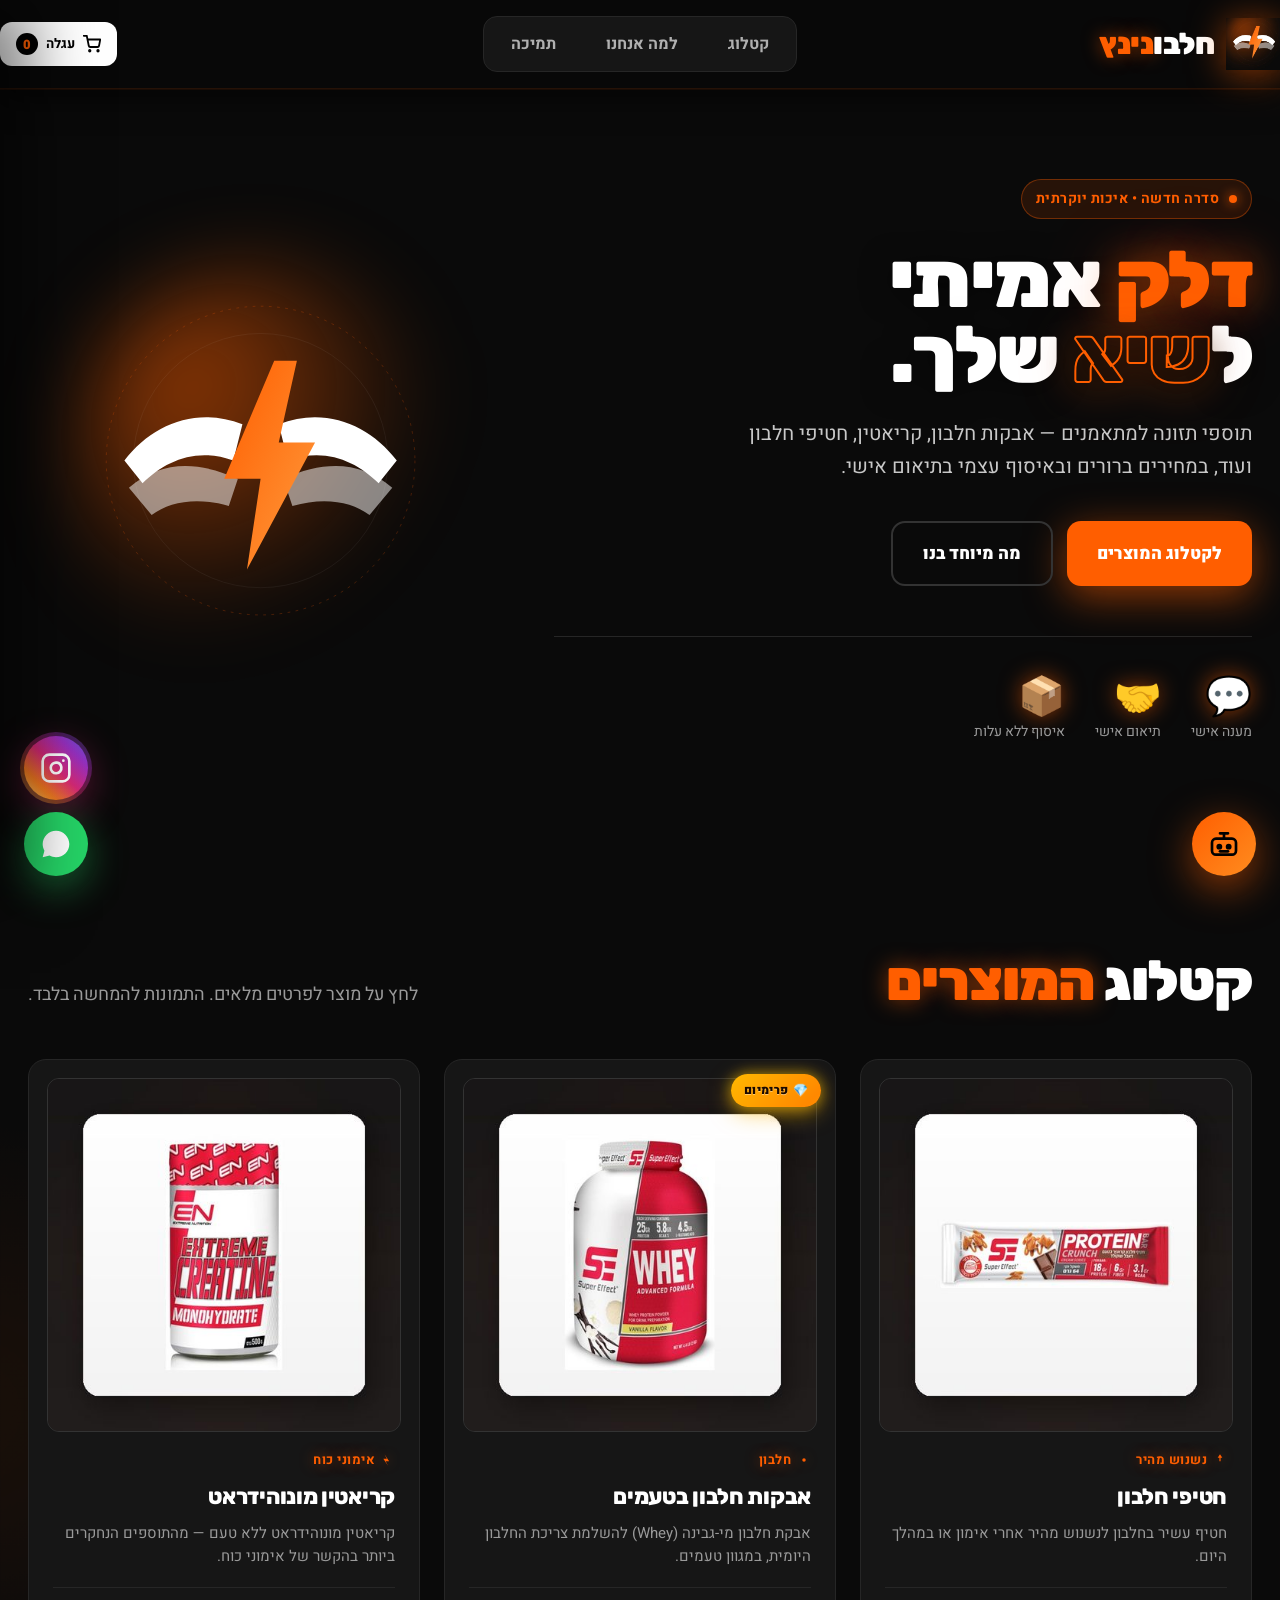
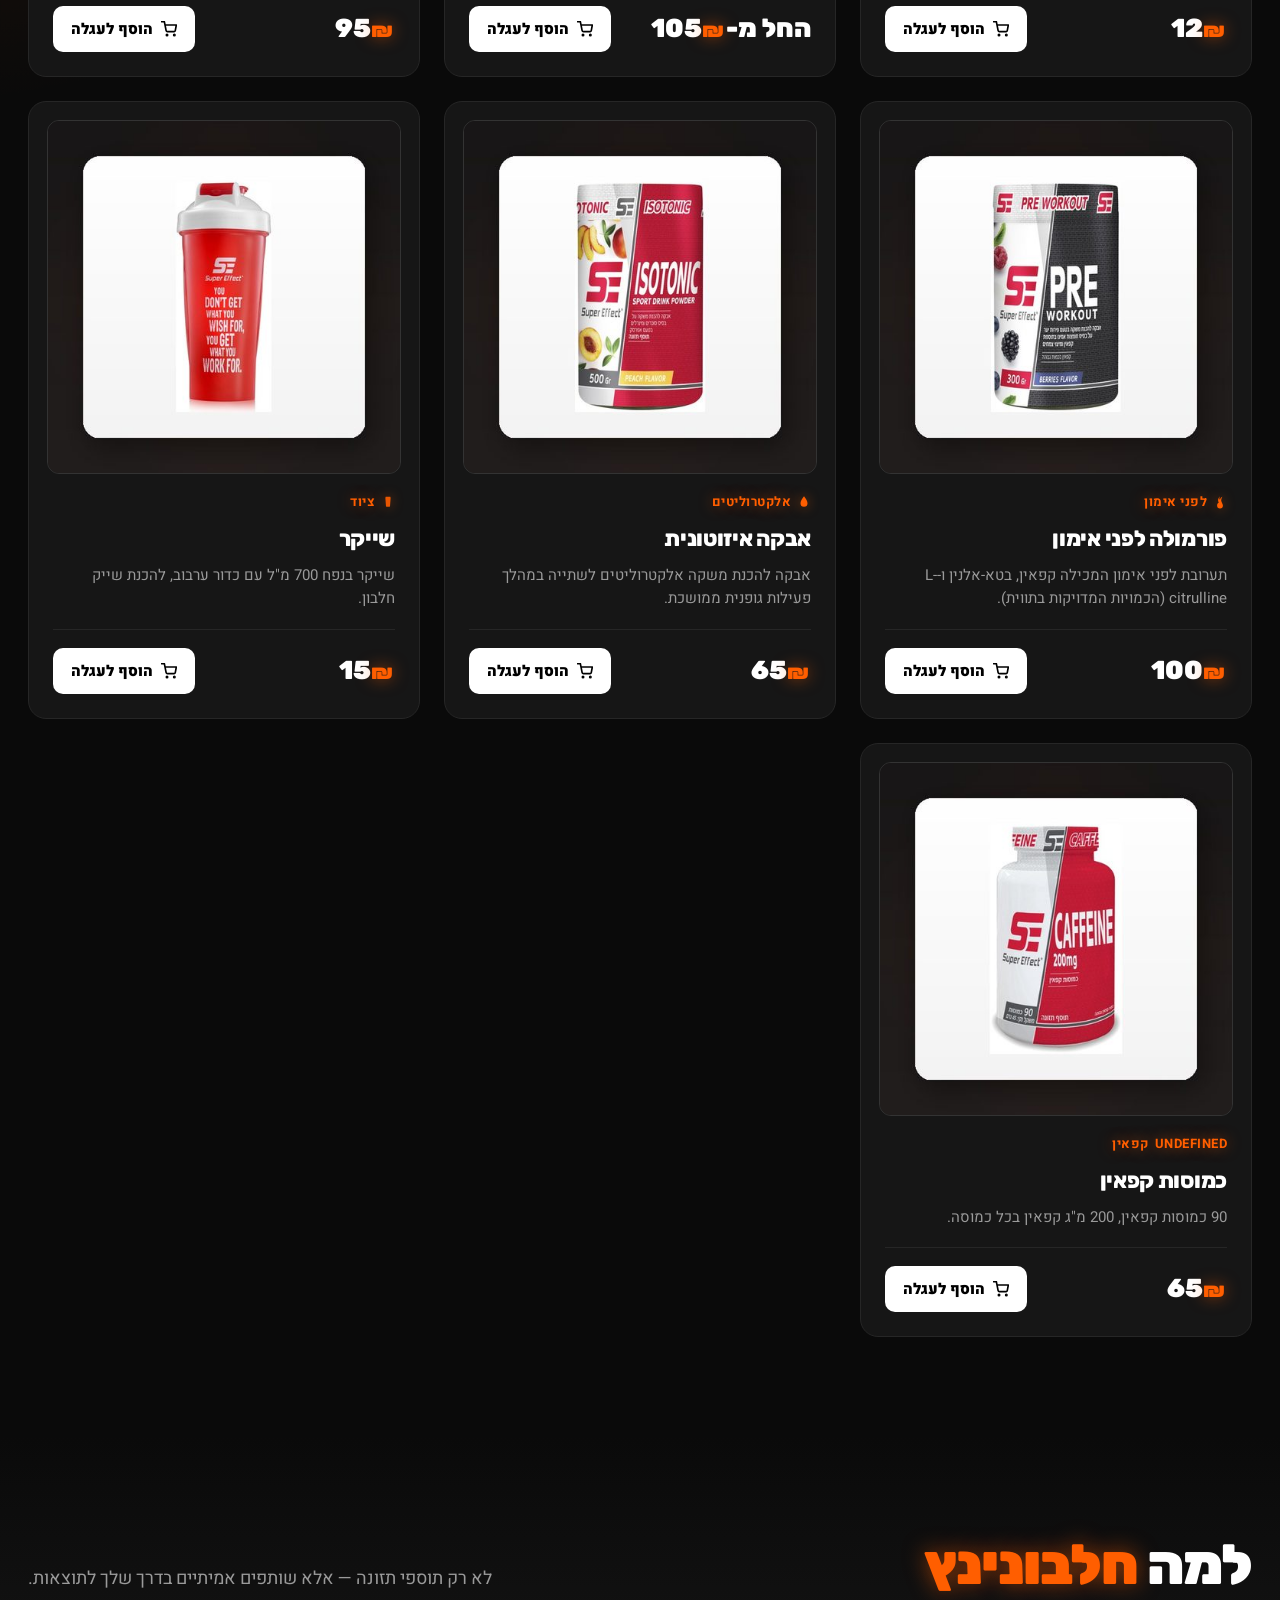
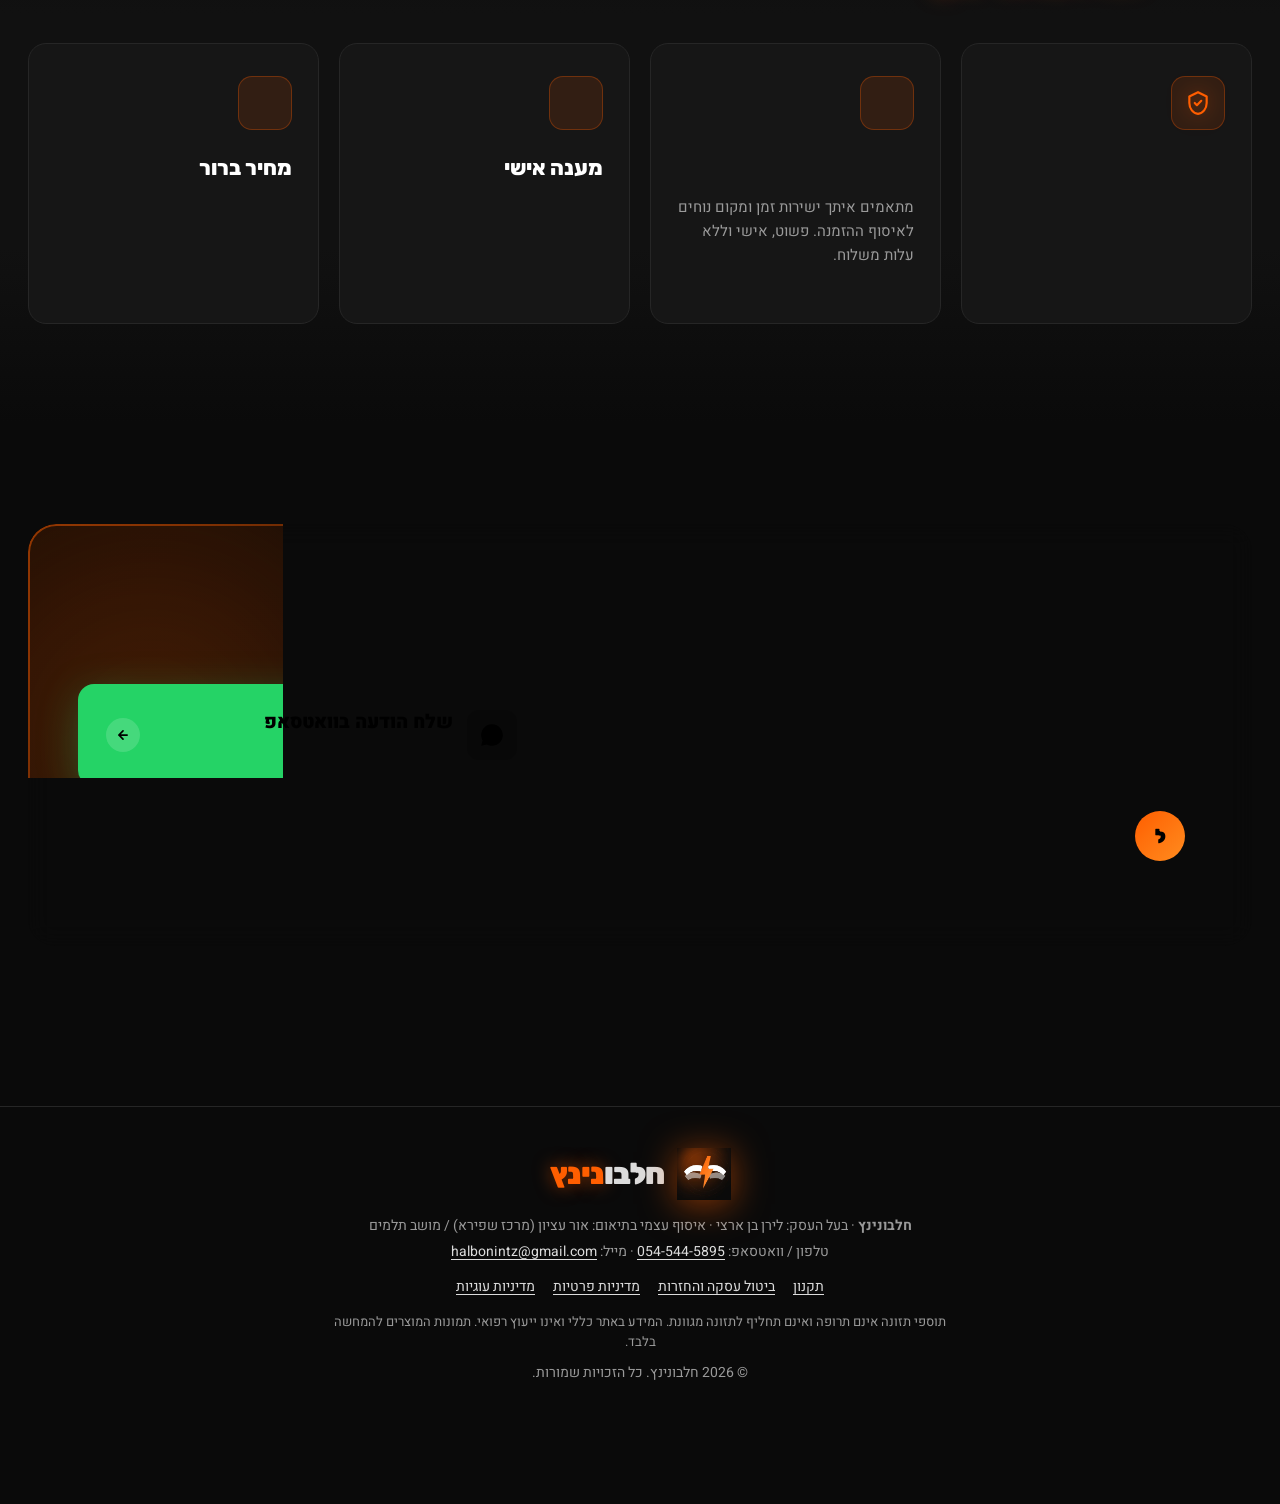
==== commit 078b3c9c: "Add terms and privacy pages, remove misleading claims, add app-member discount Removes fake striketh" ====
--- a/index.html
+++ b/index.html
@@ -6,7 +6,7 @@
 <title>חלבונינץ — תוספי תזונה איכותיים | אבקות חלבון, קריאטין ועוד</title>
 
 <!-- ============ SEO META TAGS ============ -->
-<meta name="description" content="חלבונינץ — תוספי תזונה איכותיים במחירים הוגנים. אבקות חלבון, קריאטין, פרי-וורקאוט, חטיפי חלבון, קפאין, איזוטונית ושייקר. איסוף עצמי בתיאום אישי. ייעוץ מקצועי אישי.">
+<meta name="description" content="חלבונינץ — תוספי תזונה איכותיים במחירים הוגנים. אבקות חלבון, קריאטין, פרי-וורקאוט, חטיפי חלבון, קפאין, איזוטונית ושייקר. איסוף עצמי בתיאום אישי. מענה אישי בוואטסאפ.">
 <meta name="keywords" content="חלבונינץ, תוספי תזונה, אבקת חלבון, וויי, קריאטין, פרי וורקאוט, חטיפי חלבון, שייקר, איזוטונית, כמוסות קפאין, בניית שריר, אימון, ספורט, מועדון כושר, לירן בן ארצי, supplements, protein, whey, israel">
 <meta name="author" content="לירן בן ארצי">
 <meta name="robots" content="index, follow, max-image-preview:large">
@@ -21,7 +21,7 @@
 <meta property="og:type" content="website">
 <meta property="og:url" content="https://halbonintz.com/">
 <meta property="og:title" content="חלבונינץ — תוספי תזונה איכותיים בסטנדרט גבוה">
-<meta property="og:description" content="אבקות חלבון, קריאטין, פרי-וורקאוט וחטיפי חלבון במחירים הוגנים. איסוף עצמי בתיאום אישי. ייעוץ אישי מלירן בן ארצי.">
+<meta property="og:description" content="אבקות חלבון, קריאטין, פרי-וורקאוט וחטיפי חלבון במחירים הוגנים. איסוף עצמי בתיאום אישי. מענה אישי מלירן בן ארצי.">
 <meta property="og:image" content="https://halbonintz.com/og-image.jpg">
 <meta property="og:image:width" content="1200">
 <meta property="og:image:height" content="630">
@@ -32,7 +32,7 @@
 <!-- Twitter Card -->
 <meta name="twitter:card" content="summary_large_image">
 <meta name="twitter:title" content="חלבונינץ — תוספי תזונה איכותיים">
-<meta name="twitter:description" content="אבקות חלבון, קריאטין, פרי-וורקאוט וחטיפי חלבון. איסוף עצמי בתיאום אישי. ייעוץ אישי.">
+<meta name="twitter:description" content="אבקות חלבון, קריאטין, פרי-וורקאוט וחטיפי חלבון. איסוף עצמי בתיאום אישי. מענה אישי.">
 <meta name="twitter:image" content="https://halbonintz.com/og-image.jpg">
 
 <!-- Schema.org Structured Data -->
@@ -47,9 +47,11 @@
   "image": "https://halbonintz.com/og-image.jpg",
   "description": "תוספי תזונה איכותיים בסטנדרט גבוה - אבקות חלבון, קריאטין, פרי-וורקאוט, חטיפי חלבון, קפאין ושייקר.",
   "telephone": "+972-54-544-5895",
+  "email": "halbonintz@gmail.com",
   "priceRange": "₪10-₪200",
   "address": {
     "@type": "PostalAddress",
+    "addressLocality": "תלמים",
     "addressCountry": "IL"
   },
   "founder": {
@@ -60,7 +62,7 @@
     "@type": "Country",
     "name": "Israel"
   },
-  "paymentAccepted": ["Bit", "Bank Transfer", "Cash"],
+  "paymentAccepted": ["Bit", "Cash"],
   "currenciesAccepted": "ILS"
 }
 </script>
@@ -78,9 +80,7 @@
 <!-- Favicon -->
 <link rel="icon" type="image/svg+xml" href="data:image/svg+xml,%3Csvg xmlns='http://www.w3.org/2000/svg' viewBox='0 0 64 64'%3E%3Crect width='64' height='64' rx='14' fill='%23ff5e00'/%3E%3Cpath d='M34 14 L24 34 L31 34 L28 50 L40 28 L33 28 L36 14 Z' fill='%23000'/%3E%3C/svg%3E">
 
-<link rel="preconnect" href="https://fonts.googleapis.com">
-<link rel="preconnect" href="https://fonts.gstatic.com" crossorigin>
-<link href="https://fonts.googleapis.com/css2?family=Rubik:wght@400;500;700;800;900&family=Heebo:wght@300;400;500;700;900&display=swap" rel="stylesheet">
+<link href="fonts/fonts.css" rel="stylesheet">
 <style>
 :root{
   --bg:#0a0a0a; --bg-2:#111; --surface:#161616; --surface-2:#1c1c1c;
@@ -2000,6 +2000,29 @@
   20%{opacity:1;transform:translate(var(--tx),var(--ty)) scale(1);}
   100%{opacity:0;transform:translate(calc(var(--tx)*2),calc(var(--ty)*2)) scale(0);}
 }
+
+/* ===== Compliance additions ===== */
+[hidden]{display:none!important;}
+.payment-cards{grid-template-columns:repeat(2,1fr);}
+.member-banner{background:#22c55e;color:#000;text-align:center;font-weight:800;padding:9px 14px;font-size:15px;}
+.footer-biz p{margin:4px 0;}
+.footer a{color:#dcdcdc;text-decoration:underline;text-underline-offset:3px;}
+.footer a.logo{text-decoration:none;}
+.footer{padding-bottom:120px;}
+.footer-links{display:flex;flex-wrap:wrap;justify-content:center;gap:8px 18px;margin:14px 0;}
+.footer-note{font-size:13px;color:var(--muted);max-width:640px;margin:10px auto;}
+.consent-box{margin:6px 0 18px;padding:14px 16px;border:1px solid var(--line-2);border-radius:12px;background:var(--surface);}
+.privacy-notice{font-size:13px;color:#cfcfcf;line-height:1.6;margin-bottom:10px;}
+.consent-box a{color:var(--orange-2);text-decoration:underline;text-underline-offset:3px;}
+.consent-row{display:flex;gap:10px;align-items:flex-start;font-size:14px;line-height:1.5;margin:8px 0;cursor:pointer;color:#e5e5e5;}
+.consent-row input{width:20px;height:20px;accent-color:#ff7a1a;flex-shrink:0;margin-top:2px;cursor:pointer;}
+.consent-box .err-msg{color:#ff4444;font-size:13px;display:none;margin-top:4px;}
+.consent-box.invalid{border-color:#ff4444;}
+.consent-box.invalid .err-msg{display:block;}
+.opt{color:var(--muted);font-weight:400;font-size:13px;}
+.warn-box{margin-top:14px;padding:12px 14px;border:1px solid rgba(234,179,8,.45);background:rgba(234,179,8,.08);border-radius:12px;font-size:14px;color:#e5e5e5;line-height:1.6;}
+.warn-box strong{color:#facc15;}
+.warn-box p + p{margin-top:6px;}
 </style>
 </head>
 <body class="splash-active">
@@ -2046,6 +2069,7 @@
     </div>
   </div>
 </header>
+<div class="member-banner" id="memberBanner" hidden>🎁 קונים מתוך אפליקציית חלבונינץ — 5% הנחה על כל ההזמנה</div>
 
 <!-- HERO -->
 <section class="hero">
@@ -2053,15 +2077,15 @@
     <div class="hero-text reveal">
       <span class="eyebrow">סדרה חדשה • איכות יוקרתית</span>
       <h1><span class="glow">דלק</span> אמיתי<br/>ל<span class="stroke">שיא</span> שלך.</h1>
-      <p>תוספי תזונה מקצועיים בסטנדרט הגבוה ביותר — לאלו שלא מתפשרים על איכות, ביצועים והתאוששות. מצעירים ועד מבוגרים.</p>
+      <p>תוספי תזונה למתאמנים — אבקות חלבון, קריאטין, חטיפי חלבון ועוד, במחירים ברורים ובאיסוף עצמי בתיאום אישי.</p>
       <div class="cta-row">
         <button class="btn btn-primary" data-scroll="catalog">לקטלוג המוצרים</button>
         <button class="btn btn-ghost" data-scroll="why">מה מיוחד בנו</button>
       </div>
       <div class="hero-stats">
-        <div class="stat"><div class="num">100%</div><div class="lbl">חומרי גלם נקיים</div></div>
+        <div class="stat"><div class="num">💬</div><div class="lbl">מענה אישי</div></div>
         <div class="stat"><div class="num">🤝</div><div class="lbl">תיאום אישי</div></div>
-        <div class="stat"><div class="num">5★</div><div class="lbl">דירוג לקוחות</div></div>
+        <div class="stat"><div class="num">📦</div><div class="lbl">איסוף ללא עלות</div></div>
       </div>
     </div>
     <div class="hero-visual reveal">
@@ -2089,23 +2113,7 @@
   <div class="container">
     <div class="section-head reveal">
       <div><h2 class="section-title">קטלוג <span class="accent">המוצרים</span></h2></div>
-      <p class="section-sub">לחץ על מוצר לפרטים מלאים. לחץ על הצלמית בפינה להעלאת תמונה אישית.</p>
-    </div>
-    <div class="launch-timer reveal" id="launchTimer" style="display:none;">
-      <div class="lt-glow"></div>
-      <div class="lt-content">
-        <div class="lt-label">
-          <svg viewBox="0 0 24 24" fill="none" stroke="currentColor" stroke-width="2" stroke-linecap="round" stroke-linejoin="round"><circle cx="12" cy="13" r="8"/><path d="M12 9v4l2 2M12 2h0M9 2h6M5 5l1.5 1.5"/></svg>
-          <span>🔥 מבצע השקה נגמר היום בחצות!</span>
-        </div>
-        <div class="lt-clock">
-          <div class="lt-unit"><span class="lt-num" id="ltH">00</span><span class="lt-cap">שעות</span></div>
-          <span class="lt-sep">:</span>
-          <div class="lt-unit"><span class="lt-num" id="ltM">00</span><span class="lt-cap">דקות</span></div>
-          <span class="lt-sep">:</span>
-          <div class="lt-unit"><span class="lt-num" id="ltS">00</span><span class="lt-cap">שניות</span></div>
-        </div>
-      </div>
+      <p class="section-sub">לחץ על מוצר לפרטים מלאים. התמונות להמחשה בלבד.</p>
     </div>
     <div class="products" id="productsGrid"></div>
   </div>
@@ -2121,8 +2129,8 @@
     <div class="features">
       <div class="feature reveal">
         <div class="feature-icon"><svg viewBox="0 0 24 24" fill="none" stroke="currentColor" stroke-width="2" stroke-linecap="round" stroke-linejoin="round"><path d="M12 2 L4 6v6c0 5 3.5 9.7 8 10 4.5-.3 8-5 8-10V6z"/><path d="M9 12l2 2 4-4"/></svg></div>
-        <h3>חומרי גלם פרימיום</h3>
-        <p>כל מוצר עובר בקרת איכות מחמירה. רק חומרי גלם נקיים ובדוקים ללא תוספים מיותרים.</p>
+        <h3>מוצרים ארוזים מהיצרן</h3>
+        <p>המוצרים נמכרים באריזתם המקורית. רכיבים, אלרגנים והוראות שימוש מופיעים על תווית כל מוצר.</p>
       </div>
       <div class="feature reveal">
         <div class="feature-icon"><svg viewBox="0 0 24 24" fill="none" stroke="currentColor" stroke-width="2" stroke-linecap="round" stroke-linejoin="round"><path d="M13 2L3 14h9l-1 8 10-12h-9z"/></svg></div>
@@ -2131,13 +2139,13 @@
       </div>
       <div class="feature reveal">
         <div class="feature-icon"><svg viewBox="0 0 24 24" fill="none" stroke="currentColor" stroke-width="2" stroke-linecap="round" stroke-linejoin="round"><circle cx="12" cy="8" r="5"/><path d="M9 13l-2 8 5-3 5 3-2-8"/></svg></div>
-        <h3>ייעוץ מקצועי</h3>
-        <p>צוות מומחים זמין לכל שאלה. נבנה לך את התוכנית המתאימה בדיוק לצרכים שלך.</p>
+        <h3>מענה אישי</h3>
+        <p>לירן זמין בוואטסאפ לשאלות על המוצרים ועל ההזמנה. המידע באתר כללי ואינו ייעוץ רפואי או תזונתי אישי.</p>
       </div>
       <div class="feature reveal">
         <div class="feature-icon"><svg viewBox="0 0 24 24" fill="none" stroke="currentColor" stroke-width="2" stroke-linecap="round" stroke-linejoin="round"><path d="M20.84 4.61a5.5 5.5 0 0 0-7.78 0L12 5.67l-1.06-1.06a5.5 5.5 0 0 0-7.78 7.78l1.06 1.06L12 21.23l7.78-7.78 1.06-1.06a5.5 5.5 0 0 0 0-7.78z"/></svg></div>
-        <h3>אמון של אלפים</h3>
-        <p>קהילה ענקית של ספורטאים, חובבים ומקצוענים בוחרת בנו שוב ושוב. הצטרף.</p>
+        <h3>מחיר ברור</h3>
+        <p>המחיר שמוצג הוא המחיר הסופי, בתשלום אחד וללא עלויות נסתרות. למנויי אפליקציית חלבונינץ — 5% הנחה.</p>
       </div>
     </div>
   </div>
@@ -2149,14 +2157,14 @@
     <div class="contact-wrap reveal">
       <div class="contact-inner">
         <div class="contact-text">
-          <h2>נתקלת בבעיה ברכישה<br/>או <span class="accent">צריך ייעוץ</span>?</h2>
+          <h2>נתקלת בבעיה ברכישה<br/>או <span class="accent">יש לך שאלה</span>?</h2>
           <p>פנה ישירות ללירן בן ארצי — בעל החנות.</p>
           <p>זמין לכל שאלה, הצעה או בקשה מיוחדת.</p>
           <div class="liran-card">
             <div class="liran-avatar">ל</div>
             <div class="liran-info">
               <div class="name">לירן בן ארצי</div>
-              <div class="role">בעלים ויועץ אישי</div>
+              <div class="role">בעל החנות</div>
             </div>
           </div>
         </div>
@@ -2188,7 +2196,18 @@
       <img src="[data-uri]" alt="חלבונינץ" class="logo-img" />
       <div class="logo-text">חלבו<span class="neon">נינץ</span></div>
     </a>
-    <p>© 2026 חלבונינץ. כל הזכויות שמורות. תוספי תזונה איכותיים בכל הארץ.</p>
+    <div class="footer-biz">
+      <p><strong>חלבונינץ</strong> · בעל העסק: לירן בן ארצי · איסוף עצמי בתיאום: אור עציון (מרכז שפירא) / מושב תלמים</p>
+      <p>טלפון / וואטסאפ: <a href="tel:+972545445895">054-544-5895</a> · מייל: <a href="mailto:halbonintz@gmail.com">halbonintz@gmail.com</a></p>
+    </div>
+    <nav class="footer-links" aria-label="מידע משפטי">
+      <a href="terms.html">תקנון</a>
+      <a href="terms.html#returns">ביטול עסקה והחזרות</a>
+      <a href="privacy.html">מדיניות פרטיות</a>
+      <a href="privacy.html#cookies">מדיניות עוגיות</a>
+    </nav>
+    <p class="footer-note">תוספי תזונה אינם תרופה ואינם תחליף לתזונה מגוונת. המידע באתר כללי ואינו ייעוץ רפואי. תמונות המוצרים להמחשה בלבד.</p>
+    <p>© 2026 חלבונינץ. כל הזכויות שמורות.</p>
   </div>
 </footer>
 
@@ -2206,8 +2225,10 @@
   <div class="cart-footer">
     <div class="cart-totals">
       <div class="cart-row sub"><span>סכום ביניים</span><span id="cartSub">0 ₪</span></div>
+      <div class="cart-row sub" id="cartDiscountRow" hidden><span>🎁 הנחת מנוי אפליקציה (5%)</span><span id="cartDiscount">0 ₪</span></div>
       <div class="cart-row sub"><span>איסוף</span><span style="color:#25D366">עצמי בתיאום אישי</span></div>
       <div class="cart-row total"><span>סה"כ לתשלום</span><span class="val" id="cartTotal">0 ₪</span></div>
+      <div class="cart-row sub"><span>אופן התשלום</span><span>תשלום אחד (ללא תשלומים)</span></div>
     </div>
     <button class="checkout-btn" id="checkoutBtn" disabled>
       <svg viewBox="0 0 24 24" fill="none" stroke="currentColor" stroke-width="2.5" stroke-linecap="round" stroke-linejoin="round"><path d="M5 12h14M13 5l7 7-7 7"/></svg>
@@ -2217,15 +2238,11 @@
 
     <!-- PAYMENT METHODS -->
     <div class="payment-methods">
-      <div class="payment-methods-title">🔒 אמצעי תשלום מאובטחים</div>
+      <div class="payment-methods-title">אמצעי תשלום</div>
       <div class="payment-icons">
         <div class="pay-icon pay-icon-bit">
           <svg viewBox="0 0 24 24" fill="currentColor"><circle cx="12" cy="12" r="10"/></svg>
           <span style="color:#fff;">Bit</span>
-        </div>
-        <div class="pay-icon pay-icon-bank">
-          <svg viewBox="0 0 24 24" fill="none" stroke="currentColor" stroke-width="2"><path d="M3 21h18M3 10h18M5 6l7-3 7 3M4 10v11M20 10v11M8 14v3M12 14v3M16 14v3"/></svg>
-          <span>העברה</span>
         </div>
         <div class="pay-icon pay-icon-cash">
           <svg viewBox="0 0 24 24" fill="none" stroke="currentColor" stroke-width="2"><rect x="2" y="6" width="20" height="12" rx="2"/><circle cx="12" cy="12" r="2"/><path d="M6 12h.01M18 12h.01"/></svg>
@@ -2262,7 +2279,7 @@
   </svg>
   <span class="float-instagram-tooltip">עקבו אחרינו 📸</span>
 </a>
-<a href="https://wa.me/972545445895?text=שלום%20לירן%2C%20אני%20מעוניין%20בייעוץ" target="_blank" rel="noopener" class="float-whatsapp" aria-label="פנה ללירן בוואטסאפ">
+<a href="https://wa.me/972545445895?text=שלום%20לירן%2C%20יש%20לי%20שאלה" target="_blank" rel="noopener" class="float-whatsapp" aria-label="פנה ללירן בוואטסאפ">
   <svg viewBox="0 0 24 24" fill="currentColor">
     <path d="M17.5 14.4c-.3-.1-1.7-.8-2-.9-.3-.1-.5-.1-.7.1-.2.3-.8.9-1 1.1-.2.2-.4.2-.7.1-.3-.1-1.2-.4-2.3-1.4-.9-.8-1.4-1.7-1.6-2-.2-.3 0-.5.1-.6.1-.1.3-.4.4-.5.1-.2.2-.3.3-.5.1-.2 0-.4 0-.5-.1-.1-.7-1.6-.9-2.2-.2-.6-.5-.5-.7-.5h-.6c-.2 0-.5.1-.8.4-.3.3-1 1-1 2.5s1.1 2.9 1.2 3.1c.1.2 2.1 3.2 5.1 4.5 1.7.7 2.4.8 3.3.7.5-.1 1.7-.7 1.9-1.4.2-.7.2-1.2.1-1.4-.1-.1-.3-.2-.6-.3zM12 2C6.5 2 2 6.5 2 12c0 1.8.5 3.5 1.3 5L2 22l5.2-1.3c1.4.8 3.1 1.3 4.8 1.3 5.5 0 10-4.5 10-10S17.5 2 12 2z"/>
   </svg>
@@ -2282,7 +2299,6 @@
 <button class="bot-fab" id="botFab" aria-label="פתח עוזר">
   <svg class="bot-fab-open" viewBox="0 0 24 24" fill="none" stroke="currentColor" stroke-width="2" stroke-linecap="round" stroke-linejoin="round"><rect x="3" y="8" width="18" height="12" rx="3"/><path d="M12 8V4M9 4h6"/><circle cx="8.5" cy="14" r="1.2" fill="currentColor"/><circle cx="15.5" cy="14" r="1.2" fill="currentColor"/><path d="M9 17.5h6"/></svg>
   <svg class="bot-fab-close" viewBox="0 0 24 24" fill="none" stroke="currentColor" stroke-width="2.5" stroke-linecap="round"><path d="M6 6l12 12M18 6L6 18"/></svg>
-  <span class="bot-fab-badge">1</span>
 </button>
 
 <div class="bot-panel" id="botPanel">
@@ -2293,7 +2309,7 @@
     </div>
     <div class="bot-header-text">
       <div class="bot-header-title">העוזר של חלבונינץ</div>
-      <div class="bot-header-status"><span class="bot-dot"></span> זמין עכשיו</div>
+      <div class="bot-header-status">תשובות לשאלות נפוצות</div>
     </div>
   </div>
   <div class="bot-messages" id="botMessages"></div>
@@ -2326,17 +2342,31 @@
           <div class="err-msg">חובה למלא מספר טלפון תקין</div>
         </div>
         <div class="field">
-          <label>כתובת מייל <span class="req">*</span></label>
+          <label>כתובת מייל <span class="opt">(לא חובה)</span></label>
           <input type="email" id="ofEmail" placeholder="name@example.com" autocomplete="email" inputmode="email">
-          <div class="err-msg">חובה למלא מייל תקין</div>
+          <div class="err-msg">כתובת המייל אינה תקינה</div>
         </div>
       </div>
       <div class="field">
-        <p style="color:var(--muted);font-size:14px;">איסוף עצמי מתואם מראש</p>
+        <p style="color:var(--muted);font-size:14px;">איסוף עצמי בתיאום מראש — אור עציון (מרכז שפירא) או מושב תלמים</p>
       </div>
       <div class="field">
-        <label>הערות מיוחדות</label>
-        <textarea id="ofNotes" placeholder="הוראות הגעה, בקשות מיוחדות וכו'..."></textarea>
+        <label>הערות להזמנה <span class="opt">(לא חובה)</span></label>
+        <textarea id="ofNotes" placeholder="למשל: טעם חלופי אם אזל, שעה נוחה לאיסוף"></textarea>
+      </div>
+
+      <!-- Consent -->
+      <div class="consent-box" id="consentBox">
+        <p class="privacy-notice">הפרטים משמשים רק לטיפול בהזמנה ולתיאום האיסוף. אין חובה חוקית למסור אותם, אבל בלעדיהם לא נוכל לטפל בהזמנה. הם נשלחים ללירן במייל (דרך השירות FormSubmit) ובהודעת וואטסאפ שנפתחת אצלך. פרטים נוספים ב<a href="privacy.html" target="_blank" rel="noopener">מדיניות הפרטיות</a>.</p>
+        <label class="consent-row" for="agreeTerms">
+          <input type="checkbox" id="agreeTerms">
+          <span>קראתי ואני מסכים/ה ל<a href="terms.html" target="_blank" rel="noopener">תקנון</a> (כולל <a href="terms.html#returns" target="_blank" rel="noopener">ביטול עסקה והחזרות</a>) ול<a href="privacy.html" target="_blank" rel="noopener">מדיניות הפרטיות</a> <span class="req">*</span></span>
+        </label>
+        <div class="err-msg" id="agreeErr">יש לאשר את התקנון ואת מדיניות הפרטיות כדי לשלוח הזמנה</div>
+        <label class="consent-row" for="rememberMe">
+          <input type="checkbox" id="rememberMe">
+          <span>שמור את הפרטים שלי במכשיר הזה להזמנה הבאה <span class="opt">(לא חובה)</span></span>
+        </label>
       </div>
 
       <!-- Payment Method Selection -->
@@ -2355,13 +2385,6 @@
             </div>
             <div class="pay-card-label">Bit</div>
             <div class="pay-card-sub">מיידי</div>
-          </div>
-          <div class="pay-card" data-method="transfer">
-            <div class="pay-card-icon">
-              <svg viewBox="0 0 24 24" fill="none" stroke="currentColor" stroke-width="2" stroke-linecap="round" stroke-linejoin="round"><path d="M3 21h18M3 10h18M5 6l7-3 7 3M4 10v11M20 10v11M8 14v3M12 14v3M16 14v3"/></svg>
-            </div>
-            <div class="pay-card-label">העברה</div>
-            <div class="pay-card-sub">בנקאית</div>
           </div>
           <div class="pay-card" data-method="cash">
             <div class="pay-card-icon">
@@ -2397,40 +2420,6 @@
           </div>
         </div>
 
-        <!-- Bank Transfer Details -->
-        <div class="bank-details" id="bankDetails">
-          <div class="bank-details-title">
-            <svg viewBox="0 0 24 24" fill="none" stroke="currentColor" stroke-width="2" stroke-linecap="round" stroke-linejoin="round"><path d="M3 21h18M3 10h18M5 6l7-3 7 3M4 10v11M20 10v11M8 14v3M12 14v3M16 14v3"/></svg>
-            פרטי חשבון להעברה
-          </div>
-          <div class="bank-row">
-            <span class="lbl">בנק</span>
-            <span class="val">בנק הפועלים</span>
-          </div>
-          <div class="bank-row">
-            <span class="lbl">סניף</span>
-            <span class="val">
-              <span id="bankBranch">658</span>
-              <button class="bank-copy" data-copy="658" type="button">העתק</button>
-            </span>
-          </div>
-          <div class="bank-row">
-            <span class="lbl">חשבון</span>
-            <span class="val">
-              <span id="bankAcc">136342</span>
-              <button class="bank-copy" data-copy="136342" type="button">העתק</button>
-            </span>
-          </div>
-          <div class="bank-row">
-            <span class="lbl">ע"ש</span>
-            <span class="val">לירן יוסף בן ארצי</span>
-          </div>
-          <div class="bank-note">
-            <svg viewBox="0 0 24 24" fill="none" stroke="currentColor" stroke-width="2" stroke-linecap="round" stroke-linejoin="round"><circle cx="12" cy="12" r="10"/><line x1="12" y1="16" x2="12" y2="12"/><line x1="12" y1="8" x2="12.01" y2="8"/></svg>
-            <span>בצע העברה ושלח צילום מסך בוואטסאפ ללירן לאישור ההזמנה.</span>
-          </div>
-        </div>
-
         <!-- Payment Confirmation Checkbox -->
         <label class="confirm-pay" id="confirmPay" for="confirmPayCheck">
           <input type="checkbox" id="confirmPayCheck" class="confirm-pay-check">
@@ -2463,7 +2452,7 @@
       </svg>
     </div>
     <h2 class="success-title">ההזמנה התקבלה! 🎉</h2>
-    <p class="success-msg">הזמנתך נשלחה בהצלחה ללירן בן ארצי.<br/>נחזור אליך בהקדם לתיאום איסוף ואישור תשלום.</p>
+    <p class="success-msg">ההזמנה נשלחה ללירן בן ארצי.<br/>נחזור אליך בוואטסאפ לתיאום האיסוף.</p>
 
     <div class="order-number-box">
       <div class="lbl">מספר הזמנה</div>
@@ -2474,7 +2463,7 @@
 
     <div class="success-info">
       <svg viewBox="0 0 24 24" fill="none" stroke="currentColor" stroke-width="2" stroke-linecap="round" stroke-linejoin="round"><circle cx="12" cy="12" r="10"/><polyline points="12 6 12 12 16 14"/></svg>
-      <span>לירן יחזור אליך עם פרטי תשלום ותיאום איסוף</span>
+      <span id="successInfo">לירן יחזור אליך לתיאום האיסוף</span>
     </div>
 
     <button class="success-btn" id="successClose">המשך לקנייה</button>
@@ -2487,7 +2476,6 @@
   <span id="toastMsg">נוסף לעגלה</span>
 </div>
 
-<input type="file" id="hiddenFileInput" accept="image/*" style="display:none">
 
 <script>
 /* ============ PRODUCTS DATA ============ */
@@ -2509,95 +2497,97 @@
   shaker:`<svg viewBox="0 0 24 24" fill="currentColor"><path d="M8 3h8l.5 2H7.5zM7.5 5l1 14a1 1 0 0 0 1 1h5a1 1 0 0 0 1-1l1-14z" opacity=".9"/></svg>`,
 };
 
+const WARN_GENERAL = 'תוסף תזונה אינו תרופה ואינו תחליף לתזונה מגוונת. יש להקפיד על המנה המומלצת שעל התווית. פרטי רכיבים ואלרגנים מופיעים על תווית המוצר. מומלץ להתייעץ עם רופא לפני שימוש, במיוחד בהריון, בהנקה, מתחת לגיל 18 או במצב רפואי.';
+const WARN_CAFFEINE = 'מכיל קפאין: לא מיועד לילדים ולבני נוער מתחת לגיל 18, לנשים בהריון או מניקות ולרגישים לקפאין. לא לחרוג מ-400 מ"ג קפאין ביום מכל המקורות יחד (קפה, משקאות אנרגיה, פרי-וורקאוט וכמוסות).';
+
 const products = [
   {
-    id:'bars', name:'חטיפי חלבון', price:11.5, originalPrice:14, badge:{text:'הכי נמכר',icon:'🔥',type:'hot'}, tag:'נשנוש מהיר',
-    flavors:['דאבל שוקולד','שקד מקורמל'], serving:'חטיף יחיד 64 גרם · 20 גרם חלבון', kosher:'כשר בהשגחת בד"ץ',
+    id:'bars', name:'חטיפי חלבון', price:12, tag:'נשנוש מהיר',
+    flavors:['דאבל שוקולד','שקד מקורמל'], serving:'חטיף יחיד 64 גרם · כ-20 גרם חלבון (לפי התווית)', kosher:'כשר',
     options:[{label:'בחר טעם',choices:['דאבל שוקולד','שקד מקורמל']}],
-    desc:'נשנוש עשיר בחלבון ופחמימות מורכבות, מתאים לכל גיל כפתרון מהיר ומזין לאחר אימון או במהלך היום.',
+    desc:'חטיף עשיר בחלבון לנשנוש מהיר אחרי אימון או במהלך היום.',
     benefits:[
-      {t:'<strong>מקור חלבון נוח</strong> — 10-15 גרם חלבון איכותי בכל חטיף, אידיאלי כשאין זמן לארוחה מסודרת.'},
-      {t:'<strong>שובע ממושך</strong> — שילוב של חלבון, סיבים ופחמימות מורכבות שומר אותך מלא יותר זמן.'},
-      {t:'<strong>מבוסס מחקרי תזונה</strong> — מחקרים מראים שצריכת חטיף עתיר חלבון בין ארוחות מסייעת בייצוב רמות הסוכר בדם ובשמירה על מסת שריר רזה לאורך זמן.'},
+      {t:'<strong>מקור חלבון נוח</strong> — כ-20 גרם חלבון בחטיף, כשאין זמן לארוחה מסודרת. חלבון תורם לבנייה ולשמירה על מסת השריר.'},
+      {t:'<strong>נשנוש בין ארוחות</strong> — שילוב של חלבון ופחמימות שיכול לעזור להרגיש שובע בין הארוחות.'},
       {t:'<strong>קל לקחת לכל מקום</strong> — אריזה אישית שנכנסת בקלות לתיק, לרכב או לחדר הכושר.'},
     ],
-    usage:'מומלץ לצרוך 1-2 חטיפים ביום: כנשנוש בין ארוחות, לפני או אחרי אימון, או כתחליף ארוחה קלה בלוח זמנים עמוס.'
+    usage:'כנשנוש בין ארוחות, לפני או אחרי אימון.',
+    warn: WARN_GENERAL + ' החטיפים עשויים להכיל חלב ואגוזים — ראו תווית.'
   },
   {
-    id:'powder', name:'אבקות חלבון בטעמים', price:220, badge:{text:'פרימיום',icon:'💎',type:'premium'}, tag:'בניית שריר',
+    id:'powder', name:'אבקות חלבון בטעמים', price:220, badge:{text:'פרימיום',icon:'💎',type:'premium'}, tag:'חלבון',
     sizeVariants:[{label:'700 גרם',price:105},{label:'2 ק"ג',price:220}],
     options:[{label:'בחר טעם',choices:['וניל','וניל עוגיות','שוקולד חלב','בלונד שוקולד פרצל','קפה','בננה','פיסטוק מקרון']}],
-    flavors:['וניל','וניל עוגיות','בלונד שוקולד פרצל','קפה','בננה','פיסטוק מקרון'], serving:'מנה 30 גרם · 23-25 גרם חלבון · 2 ק"ג באריזה', kosher:'כשר בהשגחת בד"ץ',
-    desc:'אבקה איכותית ונקייה לסיוע בבניית השריר והשלמת ערכי החלבון היומיים בקלות ובטעם מעולה.',
+    flavors:['וניל','וניל עוגיות','בלונד שוקולד פרצל','קפה','בננה','פיסטוק מקרון'], serving:'מנה 30 גרם · 23-25 גרם חלבון (לפי התווית)', kosher:'לפי טעם — מוצג אחרי בחירת הטעם',
+    desc:'אבקת חלבון מי-גבינה (Whey) להשלמת צריכת החלבון היומית, במגוון טעמים.',
     benefits:[
-      {t:'<strong>20-25 גרם חלבון נקי במנה</strong> — חלבון מי-גבינה איכותי לבנייה ושיקום שריר.'},
-      {t:'<strong>ספיגה מהירה</strong> — מגיע לשרירים תוך 30 דקות, מקסם את חלון ההזדמנויות שאחרי האימון.'},
-      {t:'<strong>השלמה יומית קלילה</strong> — דרך הכי פשוטה להגיע לכמות החלבון היומית שהגוף שלך צריך.'},
-      {t:'<strong>טעמים שמתחשק לשתות</strong> — וניל, שוקולד, בייגלה וקרמל מלוח — אבקה שלא מתחבאת בארון.'},
+      {t:'<strong>23-25 גרם חלבון במנה</strong> — לפי התווית, במנה של 30 גרם. חלבון תורם לבנייה ולשמירה על מסת השריר.'},
+      {t:'<strong>השלמה יומית קלה</strong> — דרך פשוטה להגיע לכמות החלבון היומית שלך.'},
+      {t:'<strong>מגוון טעמים</strong> — וניל, וניל עוגיות, בלונד שוקולד פרצל, קפה, בננה ופיסטוק מקרון.'},
     ],
-    usage:'מנה אחת (30 גרם) בערבוב עם 250-300 מ"ל מים או חלב, עד 30 דקות אחרי אימון או בארוחה כתוספת חלבון.'
+    usage:'מנה אחת (30 גרם) בערבוב עם 250-300 מ"ל מים או חלב, אחרי אימון או כתוספת חלבון לארוחה.',
+    warn: WARN_GENERAL + ' מכיל חלב (חלבון מי-גבינה).'
   },
   {
-    id:'creatine', name:'קריאטין מונוהידראט', price:95, originalPrice:105, badge:{text:'בחירת מומחים',icon:'🏆',type:'recommend'}, tag:'כוח מתפרץ',
-    flavors:['ללא טעם'], serving:'מנה 5 גרם · 500 גרם באריזה (100 מנות)', kosher:'כשר בהשגחת בד"ץ',
-    desc:'תוסף טהור שנחקר מדעית, המסייע ישירות בהגברת כוח שריר מתפרץ ושיפור ביצועים באימוני עצימות.',
+    id:'creatine', name:'קריאטין מונוהידראט', price:95, tag:'אימוני כוח',
+    flavors:['ללא טעם'], serving:'מנה 5 גרם · 500 גרם באריזה (100 מנות)', kosher:'כשר',
+    desc:'קריאטין מונוהידראט ללא טעם — מהתוספים הנחקרים ביותר בהקשר של אימוני כוח.',
     benefits:[
-      {t:'<strong>+15% כוח באימוני התנגדות</strong> — הוכח במאות מחקרים מדעיים שמגדילים את ה-1RM.'},
-      {t:'<strong>סטים נוספים, חזרות נוספות</strong> — מאגר אנרגיה מורחב לפרצי כוח באימוני קצב גבוה.'},
-      {t:'<strong>התאוששות מהירה בין סטים</strong> — מקצרת זמני המתנה, מאפשרת אימון אינטנסיבי יותר.'},
-      {t:'<strong>בטוח לשימוש ארוך טווח</strong> — התוסף הנחקר ביותר בעולם הכושר, עם פרופיל בטיחות מצוין.'},
+      {t:'<strong>ביצועים באימונים עצימים</strong> — קריאטין משפר ביצועים גופניים בסדרות חוזרות של מאמץ קצר ועצים, בצריכה יומית של 3 גרם לפחות.'},
+      {t:'<strong>פשוט לשימוש</strong> — אבקה ללא טעם שמתערבבת במים, מיץ או שייק.'},
+      {t:'<strong>העקביות קובעת</strong> — ההשפעה תלויה בצריכה יומית קבועה, לא בתזמון.'},
     ],
-    usage:'5 גרם ביום (כפית) בערבוב עם מים, מיץ או שייק החלבון. ניתן לקחת בכל שעה — העקביות חשובה יותר מהתזמון.'
+    usage:'5 גרם ביום (כפית) בערבוב עם מים, מיץ או שייק חלבון. אפשר בכל שעה ביום.',
+    warn: WARN_GENERAL
   },
   {
-    id:'preworkout', name:'פורמולה לפני אימון', price:100, originalPrice:120, badge:{text:'חדש',icon:'✨',type:'new'}, tag:'אנרגיה מקסימלית',
-    flavors:['פירות יער','אננס'], serving:'מנה 10-12 גרם · 300 גרם באריזה', kosher:'כשר בהשגחת בד"ץ',
+    id:'preworkout', name:'פורמולה לפני אימון', price:100, tag:'לפני אימון',
+    flavors:['פירות יער','אננס'], serving:'מנה 10-12 גרם · 300 גרם באריזה', kosher:'כשר',
     options:[{label:'בחר טעם',choices:['פירות יער','אננס']}],
-    desc:'תערובת רכיבים מעוררת להגברת האנרגיה, הפוקוס והזרמת הדם לביצועי שיא באימונים קשים.',
+    desc:'תערובת לפני אימון המכילה קפאין, בטא-אלנין ו-L-citrulline (הכמויות המדויקות בתווית).',
     benefits:[
-      {t:'<strong>אנרגיה מתפרצת</strong> — קפאין, בטא-אלנין ו-L-citrulline במינון אופטימלי לדחיפה רצינית.'},
-      {t:'<strong>פוקוס וחדות מנטלית</strong> — תרגיש את ההבדל בריכוז ובחיבור שריר-מוח כבר מהסט הראשון.'},
-      {t:'<strong>פאמפ עוצמתי</strong> — שיפור הזרמת הדם לשרירים, תחושה ומראה שונים לחלוטין באימון.'},
-      {t:'<strong>דחיית עייפות</strong> — מאפשר לך לדחוף יותר חזרות לפני שהשריר נכנע.'},
+      {t:'<strong>מכיל קפאין</strong> — קפאין עשוי לתרום לתחושת ערנות לפני האימון.'},
+      {t:'<strong>רכיבים מוכרים</strong> — בטא-אלנין ו-L-citrulline, רכיבים שנחקרים בהקשר של ביצועי אימון.'},
+      {t:'<strong>שני טעמים</strong> — פירות יער ואננס.'},
     ],
-    usage:'מנה אחת (10-12 גרם) בערבוב עם 300 מ"ל מים, 20-30 דקות לפני האימון. להתחיל עם חצי מנה להתרגלות.'
+    usage:'מנה אחת (10-12 גרם) בערבוב עם 300 מ"ל מים, 20-30 דקות לפני האימון. מומלץ להתחיל בחצי מנה כדי לבדוק רגישות.',
+    warn: WARN_GENERAL + ' ' + WARN_CAFFEINE
   },
   {
-    id:'iso', name:'אבקה איזוטונית', price:65, originalPrice:75, tag:'מאזן אלקטרוליטים',
-    flavors:['אפרסק','פירות יער'], serving:'מנה 30 גרם · 500 גרם באריזה', kosher:'כשר בהשגחת בד"ץ',
+    id:'iso', name:'אבקה איזוטונית', price:65, tag:'אלקטרוליטים',
+    flavors:['אפרסק','פירות יער'], serving:'מנה 30 גרם · 500 גרם באריזה', kosher:'כשר',
     options:[{label:'בחר טעם',choices:['אפרסק','פירות יער']}],
-    desc:'אבקה להכנת משקה להחזרת מלחים, מינרלים ואלקטרוליטים חיוניים שאבדו בזיעה במהלך פעילות אירובית ארוכה.',
+    desc:'אבקה להכנת משקה אלקטרוליטים לשתייה במהלך פעילות גופנית ממושכת.',
     benefits:[
-      {t:'<strong>החזרת אלקטרוליטים</strong> — נתרן, אשלגן ומגנזיום מאזנים את מה שאיבדת בזיעה.'},
-      {t:'<strong>מניעת התייבשות</strong> — שומר את הגוף שלך הידרציה גם באימונים ארוכים בחום.'},
-      {t:'<strong>מניעת התכווצויות</strong> — אספקת מינרלים מספקת מונעת את הקראמפים המעצבנים האלה.'},
-      {t:'<strong>טעם נעים שמתחשק לשתות</strong> — שותים יותר → נשארים ברמת ביצוע גבוהה יותר זמן.'},
+      {t:'<strong>אלקטרוליטים</strong> — מכיל מלחים ומינרלים (לפי התווית) מהסוג שמאבדים בזיעה.'},
+      {t:'<strong>שתייה במהלך פעילות</strong> — משקה בטעם נעים שעוזר לשתות מספיק באימון ארוך.'},
+      {t:'<strong>שני טעמים</strong> — אפרסק ופירות יער.'},
     ],
-    usage:'מומלץ במהלך פעילות אירובית מעל 60 דקות: ריצה, אופניים, משחקי כדור, מארתון. מנה אחת מערבבים עם 500 מ"ל מים.'
+    usage:'במהלך פעילות אירובית של יותר משעה (ריצה, אופניים, משחקי כדור). מנה אחת בערבוב עם 500 מ"ל מים.',
+    warn: WARN_GENERAL
   },
   {
-    id:'shaker', name:'שייקר איכותי', price:15, originalPrice:25, badge:{text:'מבצע השקה',icon:'🎁',type:'sale'}, tag:'ציוד חיוני',
+    id:'shaker', name:'שייקר', price:15, tag:'ציוד',
     flavors:['אדום'], serving:'נפח 700 מ"ל · עם כדור ערבוב', kosher:'',
-    desc:'שייקר מקצועי עם רשת ערבוב פנימית לשייק חלק וללא גושים, מכסה מאובטח ונפח 700 מ"ל.',
+    desc:'שייקר בנפח 700 מ"ל עם כדור ערבוב, להכנת שייק חלבון.',
     benefits:[
-      {t:'<strong>ערבוב מושלם ללא גושים</strong> — רשת מתכת פנימית שוברת את אבקת החלבון לשייק חלק וטעים בכל פעם.'},
-      {t:'<strong>מכסה הרמטי</strong> — נועל בלחיצה אחת, שום טפטוף בתיק — מלווה אותך לאימון ולעבודה.'},
-      {t:'<strong>700 מ"ל נפח</strong> — מספיק למנה מלאה עם מים, חלב, אבקה ועדיין מרווח לערבוב.'},
-      {t:'<strong>קל לניקוי</strong> — פה רחב שמאפשר ניקוי ידני מלא ללא צורך במברשת מיוחדת.'},
+      {t:'<strong>ערבוב נוח</strong> — כדור הערבוב עוזר לפרק גושים של אבקה.'},
+      {t:'<strong>700 מ"ל</strong> — מספיק למנה עם מקום לערבוב.'},
+      {t:'<strong>פה רחב</strong> — נוח למילוי ולניקוי.'},
     ],
-    usage:'מלא עד חצי עם נוזל, הוסף את האבקה, סגור ונער 10-15 שניות. שטוף מייד לאחר השימוש לשמירה על הכלי.'
+    usage:'ממלאים עד חצי בנוזל, מוסיפים אבקה, סוגרים היטב ומנערים 10-15 שניות. שוטפים מיד אחרי השימוש.'
   },
   {
-    id:'caffeine', name:'כמוסות קפאין', price:60, originalPrice:80, tag:'בוסט אנרגיה',
-    flavors:['כמוסות'], serving:'200 מ"ג קפאין למנה · 90 כמוסות באריזה', kosher:'כשר בהשגחת בד"ץ',
-    desc:'90 כמוסות קפאין טהור במינון 200 מ"ג — הדרך החכמה להפעיל את הגוף והמוח בשנייה, בלי סוכר ובלי קלוריות.',
+    id:'caffeine', name:'כמוסות קפאין', price:65, tag:'קפאין',
+    flavors:['כמוסות'], serving:'200 מ"ג קפאין בכמוסה · 90 כמוסות באריזה', kosher:'כשר',
+    desc:'90 כמוסות קפאין, 200 מ"ג קפאין בכל כמוסה.',
     benefits:[
-      {t:'<strong>200 מ"ג קפאין טהור בכמוסה</strong> — מינון מדעי מוכח לשיפור ביצועים פיזיים ומנטליים כאחד.'},
-      {t:'<strong>ערנות חדה תוך 30 דקות</strong> — קפאין נספג מהר בדם ומעלה את רמות הדופמין לפוקוס אמיתי.'},
-      {t:'<strong>0 קלוריות, 0 סוכר</strong> — מתאים לכל שיטת תזונה: קטו, דיאטה, IF — ללא פשרות.'},
-      {t:'<strong>90 כמוסות בבקבוק</strong> — אספקה ל-3 חודשים במחיר שלא תמצא בשום מקום אחר.'},
+      {t:'<strong>מינון ידוע</strong> — 200 מ"ג קפאין בכל כמוסה.'},
+      {t:'<strong>ערנות</strong> — קפאין עשוי לתרום לערנות ולריכוז.'},
+      {t:'<strong>90 כמוסות באריזה</strong>.'},
     ],
-    usage:'כמוסה אחת עם כוס מים מלאה, 30-45 דקות לפני אימון או בתחילת יום עמוס. לא מומלץ לאחר השעה 16:00 למי שרגיש לקפאין.'
+    usage:'כמוסה אחת עם כוס מים, 30-45 דקות לפני אימון. לא לקחת יותר מכמוסה אחת בבת אחת. עדיף לא אחרי 16:00.',
+    warn: WARN_GENERAL + ' ' + WARN_CAFFEINE
   }
 ];
 
@@ -2635,55 +2625,6 @@
   return sizes.every(sz => flavors.every(fl => isOutOfStock(id, sz, fl)));
 }
 
-
-(function(){
-  const SALE_END = new Date('2026-06-18T23:59:59');
-  if(new Date() <= SALE_END) return; // sale still on — keep current prices
-
-  // Regular prices after the sale
-  const POST = {
-    bars: 12,
-    creatine: 95,
-    preworkout: 100,
-    iso: 65,
-    shaker: 15,
-    caffeine: 65,
-  };
-  const POST_SIZES = { // for powder size variants
-    'powder': { '700 גרם':105, '2 ק"ג':220 }
-  };
-
-  // Daily-rotating "random" subset that still shows a (fake-higher) original price
-  const dayseed = Math.floor(Date.now() / 86400000);
-  function showDiscount(id){
-    let h = 0; const s = id + ':' + dayseed;
-    for(let i=0;i<s.length;i++){ h = (h*31 + s.charCodeAt(i)) & 0xffffffff; }
-    return Math.abs(h) % 10 < 5; // ~half the products, rotates daily
-  }
-  function fakeOriginal(price){
-    // make the struck "original" 12-22% higher, rounded to a nice number
-    const factor = 1.12 + (Math.abs(price*7) % 11)/100;
-    return Math.ceil((price*factor)/5)*5;
-  }
-
-  const NO_DISCOUNT = ['powder']; // fixed price, no strikethrough original price
-  products.forEach(p=>{
-    if(POST[p.id] != null) p.price = POST[p.id];
-    if(POST_SIZES[p.id] && p.sizeVariants){
-      p.sizeVariants.forEach(sv=>{
-        if(POST_SIZES[p.id][sv.label] != null) sv.price = POST_SIZES[p.id][sv.label];
-      });
-    }
-    if(NO_DISCOUNT.includes(p.id)) return;
-    if(showDiscount(p.id)){
-      p.originalPrice = fakeOriginal(p.price);
-      if(p.sizeVariants) p.sizeVariants.forEach(sv=> sv.originalPrice = fakeOriginal(sv.price));
-    } else {
-      p.originalPrice = null;
-      if(p.sizeVariants) p.sizeVariants.forEach(sv=> sv.originalPrice = null);
-    }
-  });
-})();
 
 const PRODUCT_IMAGES = {
   'bars': '[data-uri]',
@@ -2728,6 +2669,18 @@
   },
 };
 
+/* ============ APP MEMBER DISCOUNT ============ */
+const MEMBER_PCT = 5;
+const IS_MEMBER = (()=>{
+  const fromApp = new URLSearchParams(location.search).get('src') === 'app';
+  try{
+    if(fromApp) sessionStorage.setItem('halbonintz_member','1');
+    return sessionStorage.getItem('halbonintz_member') === '1';
+  }catch(e){ return fromApp; }
+})();
+if(IS_MEMBER) document.getElementById('memberBanner').hidden = false;
+try { localStorage.removeItem('halbonintz_order_seq'); } catch(e){}
+
 /* ============ STATE ============ */
 const cart = (()=>{
   try{
@@ -2742,9 +2695,10 @@
         migrated[k] = raw[k];
       }
     }
+    for(const k in migrated){ if(!products.find(p=>p.id===migrated[k].id)) delete migrated[k]; }
     return migrated;
   }catch(e){ return {}; }
-})(); // {lineKey: {id, qty, size, flavor, price, originalPrice}}
+})(); // {lineKey: {id, qty, size, flavor}}
 
 // Build a unique line key from id + size + flavor
 function lineKey(id, size, flavor){
@@ -2753,13 +2707,20 @@
 // Get display info for a cart line
 function lineInfo(line){
   const p = products.find(x=>x.id===line.id);
-  const price = line.price != null ? line.price : p.price;
-  const originalPrice = line.originalPrice != null ? line.originalPrice : p.originalPrice;
+  // Always use the current catalog price (never a price saved in an old cart)
+  const sv = line.size && p.sizeVariants ? p.sizeVariants.find(v=>v.label===line.size) : null;
+  const price = sv ? sv.price : p.price;
   const parts = [];
   if(line.size) parts.push(line.size);
   if(line.flavor) parts.push(line.flavor);
   const variantLabel = parts.join(' · ');
-  return {p, price, originalPrice, variantLabel};
+  return {p, price, variantLabel};
+}
+function cartTotals(){
+  let subtotal = 0;
+  Object.keys(cart).forEach(k=>{ subtotal += lineInfo(cart[k]).price * cart[k].qty; });
+  const discount = IS_MEMBER ? Math.round(subtotal * MEMBER_PCT / 100) : 0;
+  return {subtotal, discount, total: subtotal - discount};
 }
 const userImages = {}; // {id: dataURL}
 
@@ -2785,11 +2746,8 @@
   const fullyOut = isProductFullyOut(p.id);
   if(fullyOut) card.classList.add('out-of-stock');
   const badgeHtml = fullyOut ? `<div class="product-badge badge-oos">אזל מהמלאי</div>` : (p.badge ? `<div class="product-badge badge-${p.badge.type}"><span>${p.badge.icon}</span><span>${p.badge.text}</span></div>` : '');
-  const discountHtml = '';
-  const originalPriceHtml = p.originalPrice ? `<span class="original">${p.originalPrice} ₪</span>` : '';
   card.innerHTML = `
     ${badgeHtml}
-    ${discountHtml}
     <div class="placeholder" data-id="${p.id}">
       <div class="ph-content">
         <div class="ph-icon-wrap">
@@ -2797,19 +2755,13 @@
         </div>
         <div class="ph-label">לחץ למידע על המוצר</div>
       </div>
-      <button class="upload-btn" data-upload="${p.id}" title="העלאת תמונה">
-        <svg viewBox="0 0 24 24" fill="none" stroke="currentColor" stroke-width="2" stroke-linecap="round" stroke-linejoin="round">
-          <path d="M21 19a2 2 0 0 1-2 2H5a2 2 0 0 1-2-2V8a2 2 0 0 1 2-2h3l2-3h4l2 3h3a2 2 0 0 1 2 2z"/>
-          <circle cx="12" cy="13" r="4"/>
-        </svg>
-      </button>
     </div>
     <div class="product-info">
       <div class="product-icon-tag">${TAG_ICONS[p.id]}<span>${p.tag}</span></div>
       <div class="product-name">${p.name}</div>
       <div class="product-desc">${p.desc}</div>
       <div class="product-footer">
-        <div class="price">${originalPriceHtml}<span>${p.price}<span class="currency">₪</span></span></div>
+        <div class="price"><span>${p.sizeVariants ? 'החל מ-' + Math.min(...p.sizeVariants.map(v=>v.price)) : p.price}<span class="currency">₪</span></span></div>
         <button class="add-btn" data-add="${p.id}" ${fullyOut ? 'disabled' : ''}>
           <svg viewBox="0 0 24 24" fill="none" stroke="currentColor" stroke-width="2.5" stroke-linecap="round" stroke-linejoin="round"><circle cx="9" cy="21" r="1"/><circle cx="20" cy="21" r="1"/><path d="M1 1h4l2.7 13.4a2 2 0 0 0 2 1.6h9.7a2 2 0 0 0 2-1.6L23 6H6"/></svg>
           ${fullyOut ? 'אזל מהמלאי' : 'הוסף לעגלה'}
@@ -2826,19 +2778,7 @@
 });
 
 /* ============ EVENTS ============ */
-const hiddenInput = document.getElementById('hiddenFileInput');
-let activeUploadId = null;
-
 document.addEventListener('click', e=>{
-  // Upload button - takes priority
-  const upBtn = e.target.closest('[data-upload]');
-  if(upBtn){
-    e.stopPropagation();
-    activeUploadId = upBtn.dataset.upload;
-    hiddenInput.value = '';
-    hiddenInput.click();
-    return;
-  }
   // Add to cart button - takes priority over product click
   const addBtn = e.target.closest('[data-add]');
   if(addBtn){
@@ -2881,9 +2821,7 @@
     }
     addToCart(pid, {
       size: modalSel.size,
-      flavor: modalSel.flavor,
-      price: modalSel.price,
-      originalPrice: modalSel.originalPrice
+      flavor: modalSel.flavor
     });
     closeModal();
     return;
@@ -2894,18 +2832,6 @@
     openProductModal(card.dataset.id);
     return;
   }
-});
-
-hiddenInput.addEventListener('change', e=>{
-  const file = e.target.files[0];
-  if(!file || !activeUploadId) return;
-  const reader = new FileReader();
-  reader.onload = ev =>{
-    userImages[activeUploadId] = ev.target.result;
-    applyUserImage(activeUploadId);
-    showToast('התמונה הועלתה בהצלחה');
-  };
-  reader.readAsDataURL(file);
 });
 
 function applyUserImage(id){
@@ -2966,9 +2892,7 @@
       id: id,
       qty: 1,
       size: opts.size || '',
-      flavor: opts.flavor || '',
-      price: opts.price != null ? opts.price : p.price,
-      originalPrice: opts.originalPrice != null ? opts.originalPrice : p.originalPrice
+      flavor: opts.flavor || ''
     };
   }
   saveCart();
@@ -3018,17 +2942,16 @@
       </div>`;
     cartSub.textContent = '0 ₪';
     cartTotal.textContent = '0 ₪';
+    document.getElementById('cartDiscountRow').hidden = true;
     checkoutBtn.disabled = true;
     return;
   }
 
-  let subtotal = 0;
   cartItemsEl.innerHTML = keys.map(key=>{
     const line = cart[key];
     const {p, price, variantLabel} = lineInfo(line);
     const qty = line.qty;
     const lineTotal = price * qty;
-    subtotal += lineTotal;
     const hasImg = userImages[line.id];
     return `
       <div class="cart-item">
@@ -3056,8 +2979,11 @@
         </div>
       </div>`;
   }).join('');
-  cartSub.textContent = `${subtotal} ₪`;
-  cartTotal.textContent = `${subtotal} ₪`;
+  const totals = cartTotals();
+  cartSub.textContent = `${totals.subtotal} ₪`;
+  document.getElementById('cartDiscountRow').hidden = !totals.discount;
+  document.getElementById('cartDiscount').textContent = `-${totals.discount} ₪`;
+  cartTotal.textContent = `${totals.total} ₪`;
   checkoutBtn.disabled = false;
 }
 
@@ -3121,35 +3047,33 @@
     ['ofName','ofPhone','ofEmail'].forEach(id=>{
       if(saved[id]) document.getElementById(id).value = saved[id];
     });
+    document.getElementById('rememberMe').checked = !!saved.ofName;
   } catch(e){}
+  document.getElementById('agreeTerms').checked = false;
+  document.getElementById('consentBox').classList.remove('invalid');
 
   // Reset payment selection
   document.querySelectorAll('.pay-card').forEach(c => c.classList.remove('selected'));
   document.getElementById('payErr').style.display = 'none';
-  document.getElementById('bankDetails').classList.remove('show');
   document.getElementById('bitDetails').classList.remove('show');
   document.getElementById('confirmPay').classList.remove('show','invalid');
   document.getElementById('confirmPayCheck').checked = false;
 
   // Render summary
   const ids = Object.keys(cart);
-  let total = 0;
-  let originalTotal = 0;
+  const totals = cartTotals();
   let html = '';
   ids.forEach(key=>{
     const cl = cart[key];
-    const {p, price, originalPrice, variantLabel} = lineInfo(cl);
-    const line = price * cl.qty;
-    total += line;
-    originalTotal += (originalPrice || price) * cl.qty;
+    const {p, price, variantLabel} = lineInfo(cl);
     const nameLbl = p.name + (variantLabel ? ` (${variantLabel})` : '');
-    html += `<div class="row"><span>${nameLbl} × ${cl.qty}</span><span>${line} ₪</span></div>`;
+    html += `<div class="row"><span>${nameLbl} × ${cl.qty}</span><span>${price * cl.qty} ₪</span></div>`;
   });
-  const savings = originalTotal - total;
-  if(savings > 0){
-    html += `<div class="row" style="color:#22c55e;"><span>💰 חיסכון</span><span>-${savings} ₪</span></div>`;
+  if(totals.discount){
+    html += `<div class="row" style="color:#22c55e;"><span>🎁 הנחת מנוי אפליקציה (${MEMBER_PCT}%)</span><span>-${totals.discount} ₪</span></div>`;
   }
-  html += `<div class="row total"><span>סה"כ לתשלום</span><span class="v">${total} ₪</span></div>`;
+  html += `<div class="row total"><span>סה"כ לתשלום</span><span class="v">${totals.total} ₪</span></div>`;
+  html += `<div class="row"><span>אופן התשלום</span><span>תשלום אחד מלא (ללא תשלומים)</span></div>`;
   orderSummary.innerHTML = html;
 
   closeCartDrawer();
@@ -3174,7 +3098,6 @@
 });
 
 /* Payment method selection */
-const bankDetails = document.getElementById('bankDetails');
 const bitDetails = document.getElementById('bitDetails');
 const confirmPay = document.getElementById('confirmPay');
 const confirmPayCheck = document.getElementById('confirmPayCheck');
@@ -3186,7 +3109,6 @@
     card.classList.add('selected');
     document.getElementById('payErr').style.display = 'none';
     const m = card.dataset.method;
-    bankDetails.classList.toggle('show', m === 'transfer');
     bitDetails.classList.toggle('show', m === 'bit');
 
     // Show confirm checkbox + update label based on method
@@ -3195,42 +3117,19 @@
     confirmPayCheck.checked = false;
     if(m === 'bit'){
       confirmPayLabel.textContent = '✓ אישרתי כי ביצעתי את התשלום ב-Bit';
-    } else if(m === 'transfer'){
-      confirmPayLabel.textContent = '✓ אישרתי כי ביצעתי את ההעברה הבנקאית';
     } else if(m === 'cash'){
       confirmPayLabel.textContent = '✓ אני מאשר תשלום במזומן בקבלת ההזמנה';
     }
 
     // Update Bit amount with current cart total
     if(m === 'bit'){
-      let total = 0;
-      Object.keys(cart).forEach(key=>{
-        const cl = cart[key];
-        const {price} = lineInfo(cl);
-        total += price * cl.qty;
-      });
-      document.getElementById('bitAmount').textContent = `${total} ₪`;
+      document.getElementById('bitAmount').textContent = `${cartTotals().total} ₪`;
     }
   });
 });
 
 confirmPayCheck.addEventListener('change', ()=>{
   if(confirmPayCheck.checked) confirmPay.classList.remove('invalid');
-});
-
-/* Copy bank details */
-document.querySelectorAll('.bank-copy').forEach(btn=>{
-  btn.addEventListener('click', async (e)=>{
-    e.stopPropagation();
-    const text = btn.dataset.copy;
-    try {
-      await navigator.clipboard.writeText(text);
-      const original = btn.textContent;
-      btn.textContent = '✓ הועתק';
-      btn.classList.add('copied');
-      setTimeout(()=>{ btn.textContent = original; btn.classList.remove('copied'); }, 1500);
-    } catch(err){ showToast('שגיאה בהעתקה'); }
-  });
 });
 
 /* Smart Bit link handler — works around blocking issues */
@@ -3260,7 +3159,7 @@
 }
 
 function getPaymentLabel(method){
-  return {bit:'Bit', transfer:'העברה בנקאית', cash:'מזומן באיסוף'}[method] || method;
+  return {bit:'Bit', cash:'מזומן באיסוף'}[method] || method;
 }
 
 function validateField(id, validator){
@@ -3274,7 +3173,9 @@
 orderSubmit.addEventListener('click', ()=>{
   const v1 = validateField('ofName', v => v.length >= 2);
   const v2 = validateField('ofPhone', v => /^[\d\-\+\s]{9,}$/.test(v));
-  const v3 = validateField('ofEmail', v => /^[^\s@]+@[^\s@]+\.[^\s@]+$/.test(v));
+  const v3 = validateField('ofEmail', v => v === '' || /^[^\s@]+@[^\s@]+\.[^\s@]+$/.test(v));
+  const agreed = document.getElementById('agreeTerms').checked;
+  document.getElementById('consentBox').classList.toggle('invalid', !agreed);
   const payMethod = getSelectedPayment();
   if(!payMethod){
     document.getElementById('payErr').style.display = 'block';
@@ -3289,7 +3190,12 @@
     return;
   }
   if(!(v1 && v2 && v3 && payMethod)){
-    showToast('נא למלא את כל השדות ולבחור אמצעי תשלום', true);
+    showToast('נא למלא את שדות החובה ולבחור אמצעי תשלום', true);
+    return;
+  }
+  if(!agreed){
+    document.getElementById('consentBox').scrollIntoView({behavior:'smooth',block:'center'});
+    showToast('יש לאשר את התקנון ואת מדיניות הפרטיות', true);
     return;
   }
 
@@ -3301,35 +3207,32 @@
   const ofNotes = document.getElementById('ofNotes').value.trim();
   const paymentLabel = getPaymentLabel(payMethod);
 
-  // Save customer for next time
-  try { localStorage.setItem('halbonintz_customer', JSON.stringify(customer)); } catch(e){}
+  // Save customer details only if the customer asked to
+  try {
+    if(document.getElementById('rememberMe').checked) localStorage.setItem('halbonintz_customer', JSON.stringify(customer));
+    else localStorage.removeItem('halbonintz_customer');
+  } catch(e){}
 
   // Build messages
   const ids = Object.keys(cart);
-  let total = 0;
-  let originalTotal = 0;
-  let waMsg = `*🦅 הזמנה חדשה — חלבונינץ*\n\n*👤 פרטי לקוח:*\n`;
+  const totals = cartTotals();
+  const total = totals.total;
+  const orderNum = generateOrderNumber();
+  let waMsg = `*🦅 הזמנה חדשה — חלבונינץ* (${orderNum})\n\n*👤 פרטי לקוח:*\n`;
   waMsg += `שם: ${customer.ofName}\n`;
   waMsg += `טלפון: ${customer.ofPhone}\n`;
-  waMsg += `מייל: ${customer.ofEmail}\n`;
+  if(customer.ofEmail) waMsg += `מייל: ${customer.ofEmail}\n`;
   if(ofNotes) waMsg += `📝 הערות: ${ofNotes}\n`;
-  waMsg += `\n*💳 אמצעי תשלום:* ${paymentLabel}\n`;
-  if(payMethod === 'transfer'){
-    waMsg += `\n📋 *פרטי העברה:*\nבנק הפועלים | סניף 658 | חשבון 136342\nע"ש לירן יוסף בן ארצי\n`;
-  }
+  waMsg += `\n*💳 אמצעי תשלום:* ${paymentLabel} (תשלום אחד)\n`;
   waMsg += `\n*🛒 פירוט הזמנה:*\n`;
 
   ids.forEach(key=>{
     const cl = cart[key];
-    const {p, price, originalPrice, variantLabel} = lineInfo(cl);
-    const line = price * cl.qty;
-    total += line;
-    originalTotal += (originalPrice || price) * cl.qty;
+    const {p, price, variantLabel} = lineInfo(cl);
     const nameLbl = p.name + (variantLabel ? ` (${variantLabel})` : '');
-    waMsg += `• *${nameLbl}* — ${cl.qty} יח׳ — ${line} ₪\n`;
+    waMsg += `• *${nameLbl}* — ${cl.qty} יח׳ — ${price * cl.qty} ₪\n`;
   });
-  const savings = originalTotal - total;
-  if(savings > 0) waMsg += `\n💰 חיסכון: ${savings} ₪`;
+  if(totals.discount) waMsg += `\n📱 הזמנה מהאפליקציה — הנחת מנוי ${MEMBER_PCT}%: -${totals.discount} ₪`;
   waMsg += `\n\n*💵 סה"כ לתשלום: ${total} ₪*`;
 
   // Send email — clean structured fields
@@ -3342,23 +3245,26 @@
   }).join('\n');
 
   const emailData = {
-    _subject: `🛒 הזמנה חדשה - ${total} ₪ | ${paymentLabel} | ${customer.ofName}`,
+    _subject: `🛒 הזמנה חדשה ${orderNum} - ${total} ₪ | ${paymentLabel} | ${customer.ofName}`,
     _template: 'table',
     _captcha: 'false',
-    _replyto: customer.ofEmail,
+    'מספר הזמנה': orderNum,
     'תאריך ושעה': now,
     'שם הלקוח': customer.ofName,
     'מספר טלפון': customer.ofPhone,
-    'כתובת מייל': customer.ofEmail,
+    'כתובת מייל': customer.ofEmail || 'לא נמסר',
     'אמצעי תשלום': paymentLabel,
     'מוצרים שהוזמנו': productsList,
     'מספר פריטים שונים': ids.length,
     'סה"כ פריטים בעגלה': Object.values(cart).reduce((a,b)=>a+b,0),
     'סה"כ לתשלום': `${total} ₪`,
   };
-  if(savings > 0) emailData['חיסכון מההנחה'] = `${savings} ₪`;
+  if(customer.ofEmail) emailData._replyto = customer.ofEmail;
+  if(totals.discount){
+    emailData['סכום לפני הנחה'] = `${totals.subtotal} ₪`;
+    emailData['הנחת מנוי אפליקציה'] = `${MEMBER_PCT}% (-${totals.discount} ₪) — לוודא שהלקוח מנוי`;
+  }
   if(ofNotes) emailData['הערות הלקוח'] = ofNotes;
-  if(payMethod === 'transfer') emailData['פרטי העברה שניתנו'] = 'בנק הפועלים | סניף 658 | חשבון 136342 | ע"ש לירן יוסף בן ארצי';
 
   try {
     fetch('https://formsubmit.co/ajax/halbonintz@gmail.com', {
@@ -3373,7 +3279,7 @@
   window.open(url, '_blank');
 
   // Show success screen
-  showSuccessScreen(customer, total, savings, paymentLabel, payMethod);
+  showSuccessScreen(customer, totals, paymentLabel, payMethod, orderNum);
 
   // Clear cart and close
   Object.keys(cart).forEach(k => delete cart[k]);
@@ -3389,38 +3295,25 @@
 const successSummary = document.getElementById('successSummary');
 const confettiCanvas = document.getElementById('confettiCanvas');
 
+function escapeHtml(s){
+  return String(s).replace(/[&<>"']/g, c => ({'&':'&amp;','<':'&lt;','>':'&gt;','"':'&quot;',"'":'&#39;'}[c]));
+}
 function generateOrderNumber(){
-  const n = Math.floor(1000 + Math.random() * 9000);
-  const stored = parseInt(localStorage.getItem('halbonintz_order_seq') || '1023');
-  const next = stored + 1;
-  localStorage.setItem('halbonintz_order_seq', next);
-  return `#HBN-${next}`;
-}
-
-function showSuccessScreen(customer, total, savings, paymentLabel, payMethod){
-  // Order number
-  const orderNum = generateOrderNumber();
+  const d = new Date(), p2 = n => String(n).padStart(2,'0');
+  return `#HBN-${String(d.getFullYear()).slice(2)}${p2(d.getMonth()+1)}${p2(d.getDate())}-${p2(d.getHours())}${p2(d.getMinutes())}${p2(d.getSeconds())}`;
+}
+
+function showSuccessScreen(customer, totals, paymentLabel, payMethod, orderNum){
   successOrderNum.textContent = orderNum;
 
-  // Summary
-  let html = `<div class="row"><span>לקוח</span><span>${customer.ofName}</span></div>`;
-  if(paymentLabel) html += `<div class="row" style="color:#ff8c1f;"><span>💳 אמצעי תשלום</span><span style="font-weight:800;">${paymentLabel}</span></div>`;
-  if(savings > 0) html += `<div class="row" style="color:#22c55e;"><span>💰 חיסכון</span><span>${savings} ₪</span></div>`;
-  html += `<div class="row total"><span>סה"כ לתשלום</span><span class="v">${total} ₪</span></div>`;
-
-  // Bank details if transfer was selected
-  if(payMethod === 'transfer'){
-    html += `<div style="margin-top:14px;padding:14px;background:rgba(34,197,94,.08);border:1px solid rgba(34,197,94,.3);border-radius:10px;font-size:14px;line-height:1.7;text-align:right;">
-      <div style="color:#22c55e;font-weight:800;margin-bottom:6px;">📋 פרטי העברה לתשלום:</div>
-      <div style="color:#fff;"><strong>בנק:</strong> הפועלים</div>
-      <div style="color:#fff;"><strong>סניף:</strong> 658</div>
-      <div style="color:#fff;"><strong>חשבון:</strong> 136342</div>
-      <div style="color:#fff;"><strong>ע"ש:</strong> לירן יוסף בן ארצי</div>
-      <div style="margin-top:8px;font-size:12px;color:#86efac;">שלח צילום מסך של ההעברה בוואטסאפ ללירן</div>
-    </div>`;
-  }
-
+  let html = `<div class="row"><span>לקוח</span><span>${escapeHtml(customer.ofName)}</span></div>`;
+  if(paymentLabel) html += `<div class="row" style="color:#ff8c1f;"><span>💳 אמצעי תשלום</span><span style="font-weight:800;">${paymentLabel} · תשלום אחד</span></div>`;
+  if(totals.discount) html += `<div class="row" style="color:#22c55e;"><span>🎁 הנחת מנוי אפליקציה</span><span>-${totals.discount} ₪</span></div>`;
+  html += `<div class="row total"><span>סה"כ לתשלום</span><span class="v">${totals.total} ₪</span></div>`;
   successSummary.innerHTML = html;
+  document.getElementById('successInfo').textContent = payMethod === 'bit'
+    ? 'אם עוד לא שלחת — שלח ללירן בוואטסאפ צילום מסך של התשלום ב-Bit. לירן יאשר ויתאם איתך את האיסוף.'
+    : 'התשלום במזומן בזמן האיסוף. לירן יחזור אליך לתיאום מקום ושעה.';
 
   // Show modal
   successModal.classList.add('show');
@@ -3531,8 +3424,7 @@
     id: id,
     size: defaultSize ? defaultSize.label : '',
     flavor: '',
-    price: defaultSize ? defaultSize.price : p.price,
-    originalPrice: defaultSize ? defaultSize.originalPrice : p.originalPrice
+    price: defaultSize ? defaultSize.price : p.price
   };
 
   // Build selectors HTML
@@ -3544,7 +3436,7 @@
         ${p.sizeVariants.map((sv)=>{
           const sizeOut = isOutOfStock(id, sv.label, null);
           const isActive = defaultSize && sv.label === defaultSize.label;
-          return `<button class="sel-pill ${isActive?'active':''} ${sizeOut?'oos-pill':''}" data-size="${sv.label}" data-price="${sv.price}" data-original="${sv.originalPrice||''}" ${sizeOut?'disabled':''}>${sv.label} — ${sv.price} ₪${sizeOut?' (אזל)':''}</button>`;
+          return `<button class="sel-pill ${isActive?'active':''} ${sizeOut?'oos-pill':''}" data-size="${escapeHtml(sv.label)}" data-price="${sv.price}" ${sizeOut?'disabled':''}>${sv.label} — ${sv.price} ₪${sizeOut?' (אזל)':''}</button>`;
         }).join('')}
       </div>
     </div>`;
@@ -3557,7 +3449,7 @@
         <div class="selector-pills">
           ${opt.choices.map(c=>{
             const flavorOut = isOutOfStock(id, currentSize, c);
-            return `<button class="sel-pill ${flavorOut?'oos-pill':''}" data-flavor="${c}" ${flavorOut?'disabled':''}>${c}${flavorOut?' (אזל)':''}</button>`;
+            return `<button class="sel-pill ${flavorOut?'oos-pill':''}" data-flavor="${escapeHtml(c)}" ${flavorOut?'disabled':''}>${c}${flavorOut?' (אזל)':''}</button>`;
           }).join('')}
         </div>
       </div>`;
@@ -3572,9 +3464,7 @@
     ${selectorsHtml ? `<div class="selectors">${selectorsHtml}</div>` : ''}
     <div class="modal-price-row">
       <div class="modal-price">
-        <span class="original" id="modalOrig">${modalSel.originalPrice ? modalSel.originalPrice + ' ₪' : ''}</span>
         <span id="modalPrice">${modalSel.price}<span class="currency">₪</span></span>
-        <span class="discount-savings" id="modalSavings">${modalSel.originalPrice ? '💰 חסכת ' + (modalSel.originalPrice - modalSel.price) + ' ₪' : ''}</span>
       </div>
       <button class="modal-add" data-modal-add="${id}">
         <svg viewBox="0 0 24 24" fill="none" stroke="currentColor" stroke-width="2.5" stroke-linecap="round" stroke-linejoin="round"><circle cx="9" cy="21" r="1"/><circle cx="20" cy="21" r="1"/><path d="M1 1h4l2.7 13.4a2 2 0 0 0 2 1.6h9.7a2 2 0 0 0 2-1.6L23 6H6"/></svg>
@@ -3606,7 +3496,7 @@
     </div>` : ''}
     <div class="benefits-title">
       <svg viewBox="0 0 24 24" fill="none" stroke="currentColor" stroke-width="2" stroke-linecap="round" stroke-linejoin="round"><polygon points="12 2 15.09 8.26 22 9.27 17 14.14 18.18 21.02 12 17.77 5.82 21.02 7 14.14 2 9.27 8.91 8.26 12 2"/></svg>
-      התועלות שלך
+      על המוצר
     </div>
     <div class="benefits">
       ${p.benefits.map(b=>`
@@ -3625,6 +3515,7 @@
       </div>
       <p>${p.usage}</p>
     </div>
+    ${p.warn ? `<div class="warn-box"><strong>⚠️ חשוב לדעת:</strong> ${p.warn}</div>` : ''}
   `;
   modal.classList.add('show');
   backdrop.classList.add('show');
@@ -3637,14 +3528,8 @@
       pill.classList.add('active');
       modalSel.size = pill.dataset.size;
       modalSel.price = parseInt(pill.dataset.price);
-      modalSel.originalPrice = pill.dataset.original ? parseInt(pill.dataset.original) : null;
-      // Update price display
       const priceEl = document.getElementById('modalPrice');
-      const origEl = document.getElementById('modalOrig');
-      const savEl = document.getElementById('modalSavings');
       if(priceEl) priceEl.innerHTML = `${modalSel.price}<span class="currency">₪</span>`;
-      if(origEl) origEl.textContent = modalSel.originalPrice ? modalSel.originalPrice + ' ₪' : '';
-      if(savEl) savEl.textContent = modalSel.originalPrice ? '💰 חסכת ' + (modalSel.originalPrice - modalSel.price) + ' ₪' : '';
       // Refresh flavor pills' out-of-stock state for the newly selected size
       modalContent.querySelectorAll('.sel-pill[data-flavor]').forEach(fp=>{
         const flavorOut = isOutOfStock(id, modalSel.size, fp.dataset.flavor);
@@ -3666,9 +3551,8 @@
       modalSel.flavor = pill.dataset.flavor;
       group.classList.remove('selector-error');
       // Update kosher info to match flavor
-      const kosherText = (KOSHER_BY_FLAVOR[id] || {})[pill.dataset.flavor];
       const kosherEl = document.getElementById('modalKosher');
-      if(kosherEl && kosherText) kosherEl.textContent = kosherText;
+      if(kosherEl && KOSHER_BY_FLAVOR[id]) kosherEl.textContent = KOSHER_BY_FLAVOR[id][pill.dataset.flavor] || 'כשר';
       // Swap modal image to match flavor
       const fimg = (FLAVOR_IMAGES[id] || {})[pill.dataset.flavor];
       if(fimg){
@@ -3839,13 +3723,15 @@
   const WA = 'https://wa.me/972545445895?text=' + encodeURIComponent('שלום לירן, יש לי שאלה 🙂');
   let opened = false;
 
+  const priceList = products.map(p=>`<strong>${p.name}</strong> — ${p.sizeVariants ? 'מ-' + Math.min(...p.sizeVariants.map(v=>v.price)) : p.price} ₪`).join('<br>');
   const topics = [
-    {q:'מחירים 💰', a:'הנה המחירים שלנו:<br><strong>חטיפי חלבון</strong> — 11.5 ₪<br><strong>אבקת חלבון</strong> — מ-105 ₪ (700 גרם)<br><strong>קריאטין</strong> — 95 ₪<br><strong>קדם-אימון</strong> — 100 ₪<br><strong>איזוטונית</strong> — 65 ₪<br><strong>שייקר</strong> — 15 ₪<br><strong>קפאין</strong> — 60 ₪'},
-    {q:'איך מזמינים? 🛒', a:'ממש פשוט!<br>1. בוחרים מוצר ולוחצים "הוסף לעגלה"<br>2. בוחרים טעם/גודל<br>3. לוחצים על העגלה ו"סיים הזמנה"<br>4. ממלאים פרטים ובוחרים תשלום<br>וזהו — נחזור אליכם לאישור! ✅'},
-    {q:'משלוח 🚚', a:'כרגע ההזמנות מתבצעות ב<strong>איסוף עצמי בתיאום אישי</strong> 🤝<br>אחרי שתבצעו הזמנה ניצור איתכם קשר לתיאום מקום וזמן נוחים לאיסוף.'},
-    {q:'תשלום 💳', a:'אפשר לשלם ב:<br><strong>Bit</strong> 📱<br><strong>העברה בנקאית</strong> 🏦<br><strong>מזומן</strong> באיסוף 💵<br>הכל מאובטח ופשוט!'},
-    {q:'כשרות ✡️', a:'כל מוצרי התוספים שלנו <strong>כשרים בהשגחת בד"ץ</strong> 👌<br>(השייקר הוא ציוד בלבד)'},
-    {q:'המלצה אישית 💪', a:'בשמחה! 🎯<br>למסה ובניית שריר — <strong>אבקת חלבון + קריאטין</strong><br>לאנרגיה באימון — <strong>קדם-אימון</strong><br>לנשנוש חלבוני — <strong>חטיפי חלבון</strong><br>רוצים התאמה אישית מדויקת? דברו איתנו בוואטסאפ!'},
+    {q:'מחירים 💰', a:'המחירים באתר הם סופיים:<br>' + priceList + (IS_MEMBER ? '<br>🎁 למנויי האפליקציה: 5% הנחה בקופה' : '')},
+    {q:'איך מזמינים? 🛒', a:'1. בוחרים מוצר ולוחצים "הוסף לעגלה"<br>2. בוחרים טעם/גודל<br>3. לוחצים על העגלה ו"סיים הזמנה"<br>4. ממלאים פרטים, מאשרים את התקנון ובוחרים תשלום<br>לירן יחזור אליכם לאישור ולתיאום האיסוף ✅'},
+    {q:'איסוף 📦', a:'ההזמנות נאספות ב<strong>איסוף עצמי בתיאום אישי</strong> — באור עציון (מרכז שפירא) או במושב תלמים. אחרי ההזמנה ניצור קשר לתיאום.'},
+    {q:'תשלום 💳', a:'אפשר לשלם ב-<strong>Bit</strong> 📱 או ב<strong>מזומן</strong> באיסוף 💵<br>התשלום הוא תשלום אחד מלא — אין פריסה לתשלומים.'},
+    {q:'כשרות ✡️', a:'אבקות החלבון בטעמים וניל, קפה, בננה ופיסטוק מקרון — <strong>בהשגחת בד"ץ, חלב ישראל</strong>.<br>שאר המוצרים כשרים — הפירוט בדף כל מוצר ועל התווית.<br>(השייקר הוא ציוד בלבד)'},
+    {q:'ביטול והחזרות ↩️', a:'אפשר לבטל עסקה לפי חוק הגנת הצרכן. כל הפרטים ב<a href="terms.html#returns" target="_blank" rel="noopener">מדיניות הביטול וההחזרות</a>.'},
+    {q:'איזה מוצר מתאים? 💪', a:'בגדול:<br>להשלמת חלבון — <strong>אבקת חלבון</strong> או <strong>חטיפי חלבון</strong><br>לאימוני כוח — <strong>קריאטין</strong><br>לאימון ארוך בחום — <strong>אבקה איזוטונית</strong><br>זה מידע כללי ולא ייעוץ רפואי. מתחת לגיל 18, בהריון או עם מצב רפואי — כדאי להתייעץ עם רופא. שאלות? דברו איתנו בוואטסאפ.'},
   ];
 
   function addMsg(text, who){
@@ -3903,29 +3789,6 @@
   });
 })();
 
-/* ===== Launch Timer (daily countdown, auto-hides after expiry date) ===== */
-(function(){
-  const timer = document.getElementById('launchTimer');
-  if(!timer) return;
-  const EXPIRY = new Date('2026-06-18T23:59:59');
-  const hEl = document.getElementById('ltH');
-  const mEl = document.getElementById('ltM');
-  const sEl = document.getElementById('ltS');
-  function tick(){
-    const now = new Date();
-    if(now > EXPIRY){ timer.style.display='none'; clearInterval(iv); return; }
-    timer.style.display='block';
-    const midnight = new Date(now); midnight.setHours(24,0,0,0);
-    let diff = Math.floor((midnight - now)/1000);
-    const h = Math.floor(diff/3600); diff -= h*3600;
-    const m = Math.floor(diff/60); const s = diff - m*60;
-    hEl.textContent = String(h).padStart(2,'0');
-    mEl.textContent = String(m).padStart(2,'0');
-    sEl.textContent = String(s).padStart(2,'0');
-  }
-  tick();
-  const iv = setInterval(tick, 1000);
-})();
 </script>
 </body>
 </html>
--- a/fonts/fonts.css
+++ b/fonts/fonts.css
@@ -0,0 +1,161 @@
+/* Self-hosted Rubik & Heebo (SIL Open Font License) — no third-party requests */
+@font-face {
+  font-family: 'Heebo';
+  font-style: normal;
+  font-weight: 300;
+  font-display: swap;
+  src: url(heebo-hebrew-NGS6v5_NC0k9P9H0TbFzsQ.woff2) format('woff2');
+  unicode-range: U+0307-0308, U+0590-05FF, U+200C-2010, U+20AA, U+25CC, U+FB1D-FB4F;
+}
+@font-face {
+  font-family: 'Heebo';
+  font-style: normal;
+  font-weight: 300;
+  font-display: swap;
+  src: url(heebo-latin-NGS6v5_NC0k9P9H2TbE.woff2) format('woff2');
+  unicode-range: U+0000-00FF, U+0131, U+0152-0153, U+02BB-02BC, U+02C6, U+02DA, U+02DC, U+0304, U+0308, U+0329, U+2000-206F, U+20AC, U+2122, U+2191, U+2193, U+2212, U+2215, U+FEFF, U+FFFD;
+}
+@font-face {
+  font-family: 'Heebo';
+  font-style: normal;
+  font-weight: 400;
+  font-display: swap;
+  src: url(heebo-hebrew-NGS6v5_NC0k9P9H0TbFzsQ.woff2) format('woff2');
+  unicode-range: U+0307-0308, U+0590-05FF, U+200C-2010, U+20AA, U+25CC, U+FB1D-FB4F;
+}
+@font-face {
+  font-family: 'Heebo';
+  font-style: normal;
+  font-weight: 400;
+  font-display: swap;
+  src: url(heebo-latin-NGS6v5_NC0k9P9H2TbE.woff2) format('woff2');
+  unicode-range: U+0000-00FF, U+0131, U+0152-0153, U+02BB-02BC, U+02C6, U+02DA, U+02DC, U+0304, U+0308, U+0329, U+2000-206F, U+20AC, U+2122, U+2191, U+2193, U+2212, U+2215, U+FEFF, U+FFFD;
+}
+@font-face {
+  font-family: 'Heebo';
+  font-style: normal;
+  font-weight: 500;
+  font-display: swap;
+  src: url(heebo-hebrew-NGS6v5_NC0k9P9H0TbFzsQ.woff2) format('woff2');
+  unicode-range: U+0307-0308, U+0590-05FF, U+200C-2010, U+20AA, U+25CC, U+FB1D-FB4F;
+}
+@font-face {
+  font-family: 'Heebo';
+  font-style: normal;
+  font-weight: 500;
+  font-display: swap;
+  src: url(heebo-latin-NGS6v5_NC0k9P9H2TbE.woff2) format('woff2');
+  unicode-range: U+0000-00FF, U+0131, U+0152-0153, U+02BB-02BC, U+02C6, U+02DA, U+02DC, U+0304, U+0308, U+0329, U+2000-206F, U+20AC, U+2122, U+2191, U+2193, U+2212, U+2215, U+FEFF, U+FFFD;
+}
+@font-face {
+  font-family: 'Heebo';
+  font-style: normal;
+  font-weight: 700;
+  font-display: swap;
+  src: url(heebo-hebrew-NGS6v5_NC0k9P9H0TbFzsQ.woff2) format('woff2');
+  unicode-range: U+0307-0308, U+0590-05FF, U+200C-2010, U+20AA, U+25CC, U+FB1D-FB4F;
+}
+@font-face {
+  font-family: 'Heebo';
+  font-style: normal;
+  font-weight: 700;
+  font-display: swap;
+  src: url(heebo-latin-NGS6v5_NC0k9P9H2TbE.woff2) format('woff2');
+  unicode-range: U+0000-00FF, U+0131, U+0152-0153, U+02BB-02BC, U+02C6, U+02DA, U+02DC, U+0304, U+0308, U+0329, U+2000-206F, U+20AC, U+2122, U+2191, U+2193, U+2212, U+2215, U+FEFF, U+FFFD;
+}
+@font-face {
+  font-family: 'Heebo';
+  font-style: normal;
+  font-weight: 900;
+  font-display: swap;
+  src: url(heebo-hebrew-NGS6v5_NC0k9P9H0TbFzsQ.woff2) format('woff2');
+  unicode-range: U+0307-0308, U+0590-05FF, U+200C-2010, U+20AA, U+25CC, U+FB1D-FB4F;
+}
+@font-face {
+  font-family: 'Heebo';
+  font-style: normal;
+  font-weight: 900;
+  font-display: swap;
+  src: url(heebo-latin-NGS6v5_NC0k9P9H2TbE.woff2) format('woff2');
+  unicode-range: U+0000-00FF, U+0131, U+0152-0153, U+02BB-02BC, U+02C6, U+02DA, U+02DC, U+0304, U+0308, U+0329, U+2000-206F, U+20AC, U+2122, U+2191, U+2193, U+2212, U+2215, U+FEFF, U+FFFD;
+}
+@font-face {
+  font-family: 'Rubik';
+  font-style: normal;
+  font-weight: 400;
+  font-display: swap;
+  src: url(rubik-hebrew-iJWKBXyIfDnIV7nDrXyi0A.woff2) format('woff2');
+  unicode-range: U+0307-0308, U+0590-05FF, U+200C-2010, U+20AA, U+25CC, U+FB1D-FB4F;
+}
+@font-face {
+  font-family: 'Rubik';
+  font-style: normal;
+  font-weight: 400;
+  font-display: swap;
+  src: url(rubik-latin-iJWKBXyIfDnIV7nBrXw.woff2) format('woff2');
+  unicode-range: U+0000-00FF, U+0131, U+0152-0153, U+02BB-02BC, U+02C6, U+02DA, U+02DC, U+0304, U+0308, U+0329, U+2000-206F, U+20AC, U+2122, U+2191, U+2193, U+2212, U+2215, U+FEFF, U+FFFD;
+}
+@font-face {
+  font-family: 'Rubik';
+  font-style: normal;
+  font-weight: 500;
+  font-display: swap;
+  src: url(rubik-hebrew-iJWKBXyIfDnIV7nDrXyi0A.woff2) format('woff2');
+  unicode-range: U+0307-0308, U+0590-05FF, U+200C-2010, U+20AA, U+25CC, U+FB1D-FB4F;
+}
+@font-face {
+  font-family: 'Rubik';
+  font-style: normal;
+  font-weight: 500;
+  font-display: swap;
+  src: url(rubik-latin-iJWKBXyIfDnIV7nBrXw.woff2) format('woff2');
+  unicode-range: U+0000-00FF, U+0131, U+0152-0153, U+02BB-02BC, U+02C6, U+02DA, U+02DC, U+0304, U+0308, U+0329, U+2000-206F, U+20AC, U+2122, U+2191, U+2193, U+2212, U+2215, U+FEFF, U+FFFD;
+}
+@font-face {
+  font-family: 'Rubik';
+  font-style: normal;
+  font-weight: 700;
+  font-display: swap;
+  src: url(rubik-hebrew-iJWKBXyIfDnIV7nDrXyi0A.woff2) format('woff2');
+  unicode-range: U+0307-0308, U+0590-05FF, U+200C-2010, U+20AA, U+25CC, U+FB1D-FB4F;
+}
+@font-face {
+  font-family: 'Rubik';
+  font-style: normal;
+  font-weight: 700;
+  font-display: swap;
+  src: url(rubik-latin-iJWKBXyIfDnIV7nBrXw.woff2) format('woff2');
+  unicode-range: U+0000-00FF, U+0131, U+0152-0153, U+02BB-02BC, U+02C6, U+02DA, U+02DC, U+0304, U+0308, U+0329, U+2000-206F, U+20AC, U+2122, U+2191, U+2193, U+2212, U+2215, U+FEFF, U+FFFD;
+}
+@font-face {
+  font-family: 'Rubik';
+  font-style: normal;
+  font-weight: 800;
+  font-display: swap;
+  src: url(rubik-hebrew-iJWKBXyIfDnIV7nDrXyi0A.woff2) format('woff2');
+  unicode-range: U+0307-0308, U+0590-05FF, U+200C-2010, U+20AA, U+25CC, U+FB1D-FB4F;
+}
+@font-face {
+  font-family: 'Rubik';
+  font-style: normal;
+  font-weight: 800;
+  font-display: swap;
+  src: url(rubik-latin-iJWKBXyIfDnIV7nBrXw.woff2) format('woff2');
+  unicode-range: U+0000-00FF, U+0131, U+0152-0153, U+02BB-02BC, U+02C6, U+02DA, U+02DC, U+0304, U+0308, U+0329, U+2000-206F, U+20AC, U+2122, U+2191, U+2193, U+2212, U+2215, U+FEFF, U+FFFD;
+}
+@font-face {
+  font-family: 'Rubik';
+  font-style: normal;
+  font-weight: 900;
+  font-display: swap;
+  src: url(rubik-hebrew-iJWKBXyIfDnIV7nDrXyi0A.woff2) format('woff2');
+  unicode-range: U+0307-0308, U+0590-05FF, U+200C-2010, U+20AA, U+25CC, U+FB1D-FB4F;
+}
+@font-face {
+  font-family: 'Rubik';
+  font-style: normal;
+  font-weight: 900;
+  font-display: swap;
+  src: url(rubik-latin-iJWKBXyIfDnIV7nBrXw.woff2) format('woff2');
+  unicode-range: U+0000-00FF, U+0131, U+0152-0153, U+02BB-02BC, U+02C6, U+02DA, U+02DC, U+0304, U+0308, U+0329, U+2000-206F, U+20AC, U+2122, U+2191, U+2193, U+2212, U+2215, U+FEFF, U+FFFD;
+}
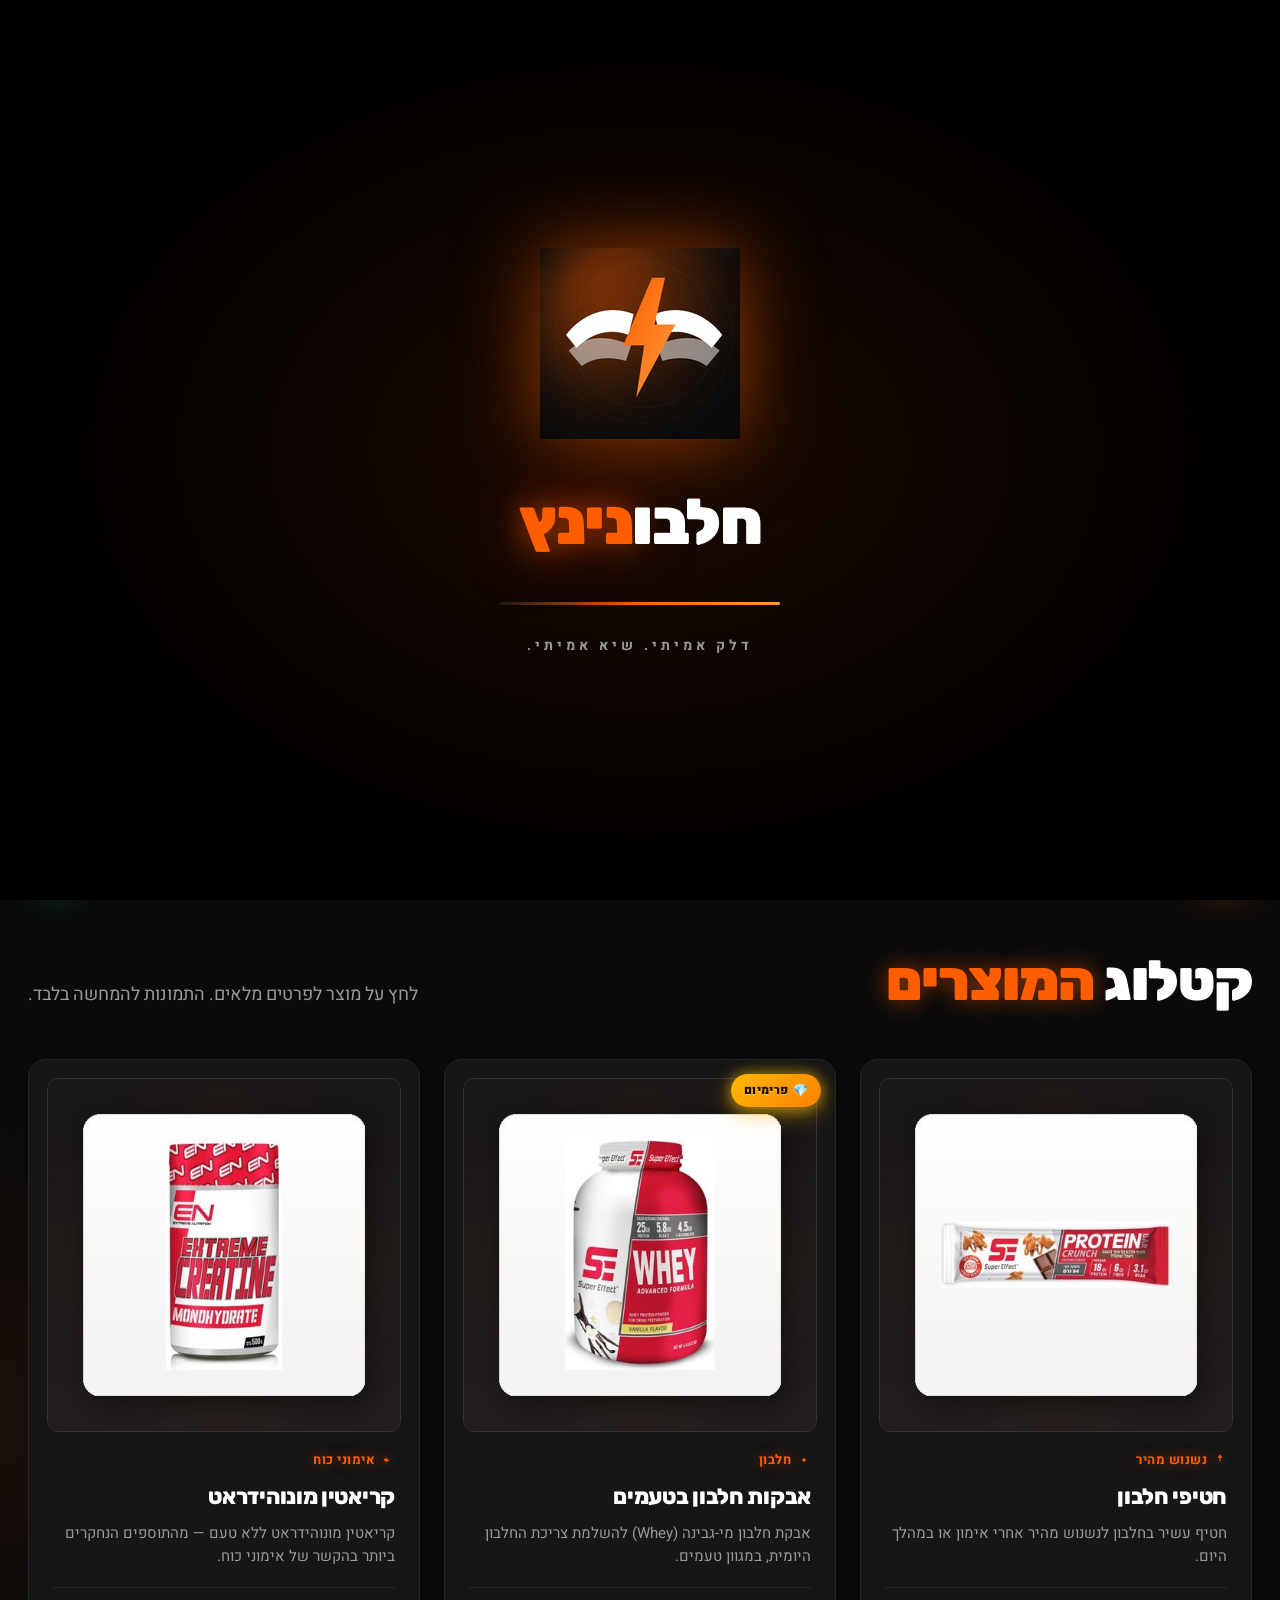
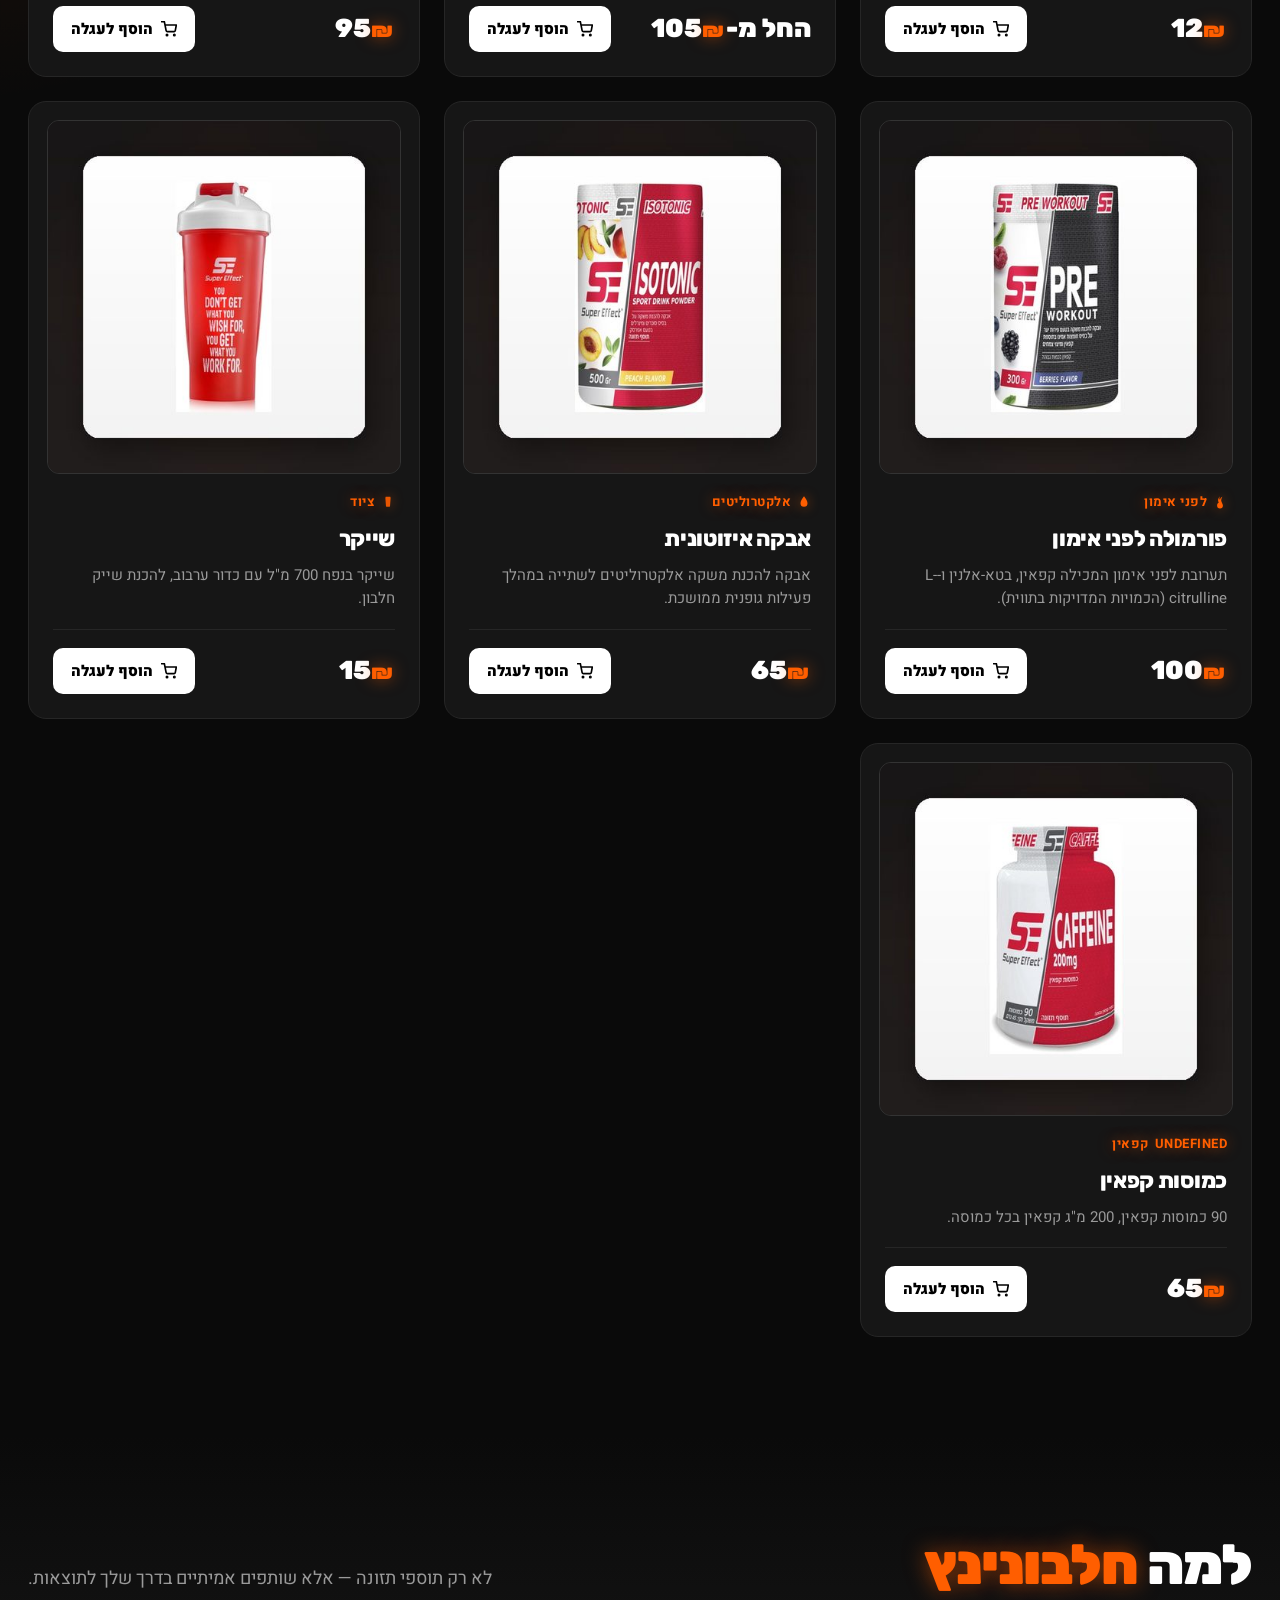
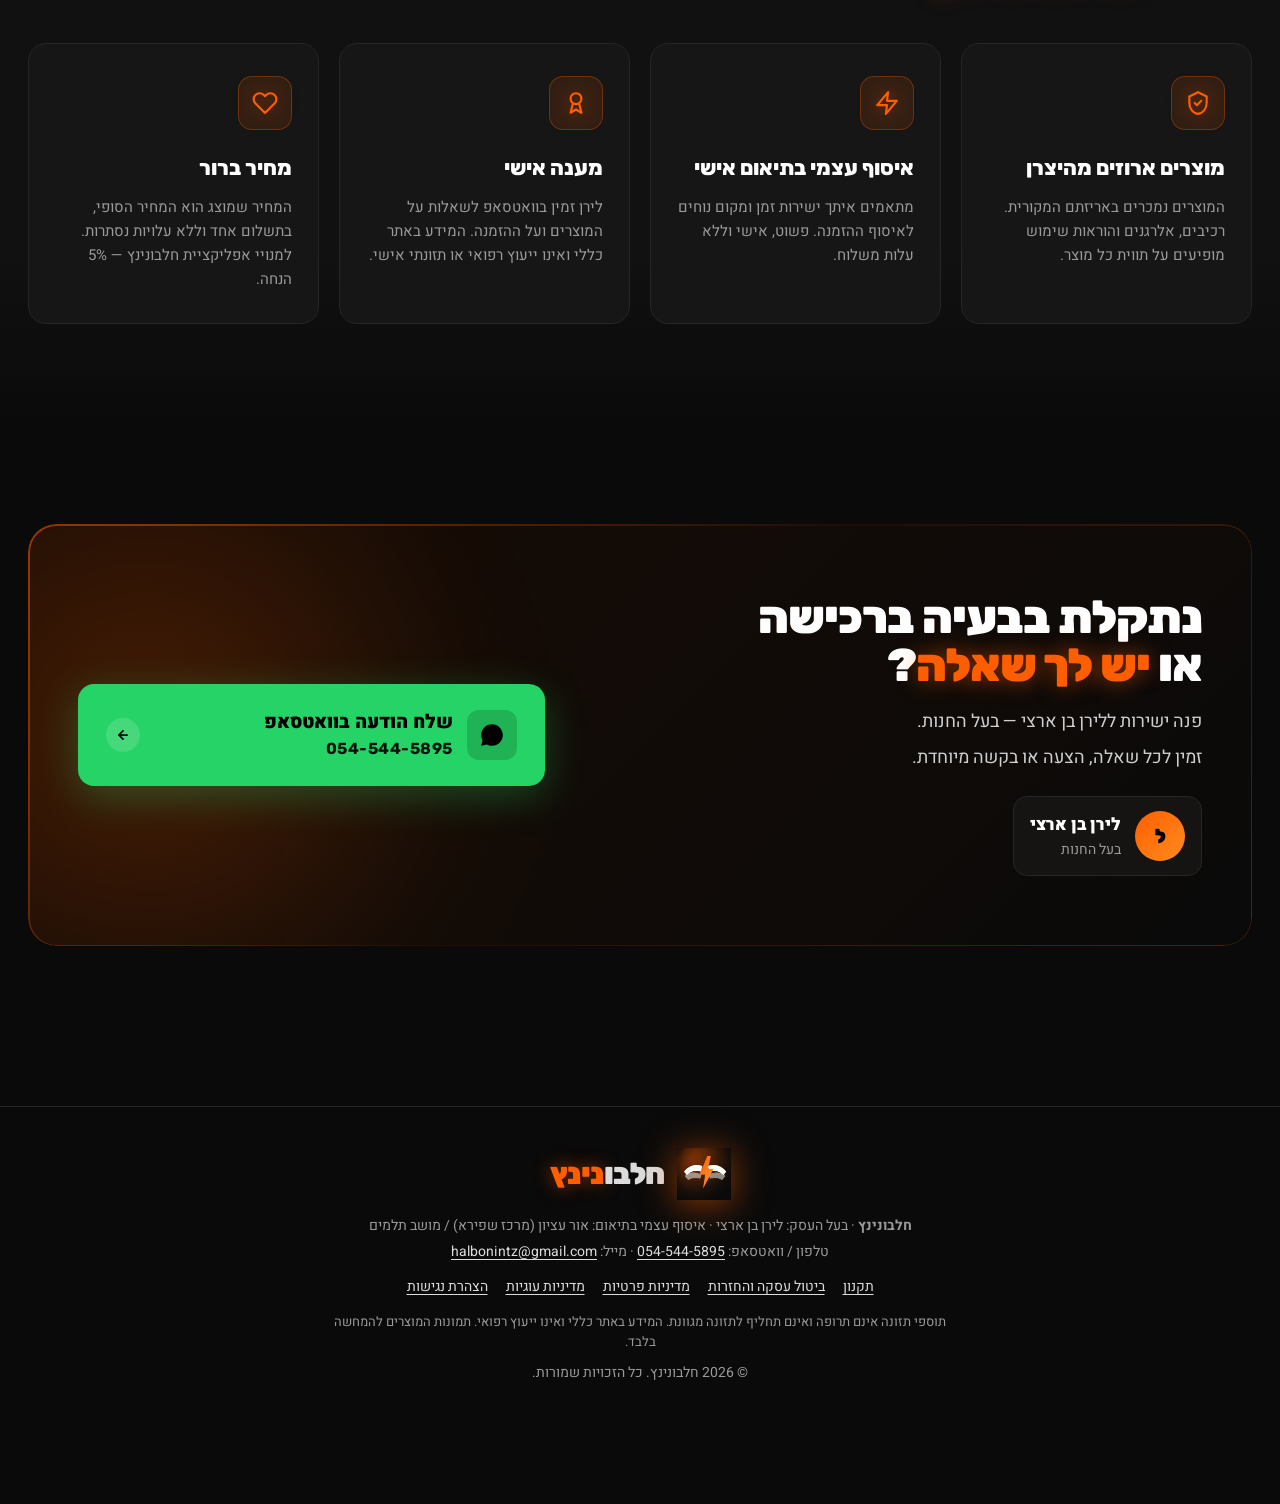
==== commit 13f8a964: "Make the store keyboard and screen-reader accessible (IS 5568 / WCAG 2.0 AA) Dialogs get roles and f" ====
--- a/index.html
+++ b/index.html
@@ -2023,19 +2023,40 @@
 .warn-box{margin-top:14px;padding:12px 14px;border:1px solid rgba(234,179,8,.45);background:rgba(234,179,8,.08);border-radius:12px;font-size:14px;color:#e5e5e5;line-height:1.6;}
 .warn-box strong{color:#facc15;}
 .warn-box p + p{margin-top:6px;}
+
+/* ===== Accessibility (IS 5568 / WCAG 2.0 AA) ===== */
+:root{--muted-2:#8a8a8a;}
+.sr-only{position:absolute!important;width:1px;height:1px;padding:0;margin:-1px;overflow:hidden;clip:rect(0,0,0,0);white-space:nowrap;border:0;}
+.skip-link{position:fixed;top:-120px;right:12px;z-index:10001;background:#fff;color:#000;padding:10px 16px;border-radius:10px;font-weight:800;text-decoration:none;}
+.skip-link:focus{top:12px;}
+:focus-visible{outline:3px solid #ff7a1a!important;outline-offset:3px;}
+.btn-primary,.modal-add,.checkout-btn,.order-submit,.success-btn,.toast{color:#000;}
+.toast.error{color:#fff;}
+.bot-chip.wa{color:#000;}
+.bit-pay-btn{background:#0069b4;}
+.product-open{all:unset;cursor:pointer;}
+.product-open:focus-visible{outline:3px solid #ff7a1a!important;outline-offset:4px;border-radius:6px;}
+fieldset.payment-cards{border:0;padding:0;margin:0;min-width:0;}
+.pay-card input[type="radio"]{position:absolute;opacity:0;width:1px;height:1px;margin:0;pointer-events:none;}
+.pay-card:has(input:focus-visible){outline:3px solid #ff7a1a;outline-offset:3px;}
+@media (prefers-reduced-motion: reduce){
+  *,*::before,*::after{animation-duration:.01ms!important;animation-iteration-count:1!important;transition-duration:.01ms!important;scroll-behavior:auto!important;}
+  .reveal{opacity:1!important;transform:none!important;}
+}
 </style>
 </head>
 <body class="splash-active">
+<a class="skip-link" href="#main">דלג לתוכן</a>
 
 <!-- ============ SPLASH SCREEN ============ -->
-<div class="splash" id="splash">
+<div class="splash" id="splash" aria-hidden="true">
   <div class="splash-rings">
     <div class="ring"></div>
     <div class="ring"></div>
     <div class="ring"></div>
   </div>
   <div class="splash-sparks" id="splashSparks"></div>
-  <img class="splash-mark" src="[data-uri]" alt="חלבונינץ" />
+  <img class="splash-mark" src="[data-uri]" alt="" />
   <div class="splash-text">חלבו<span class="neon">נינץ</span></div>
   <div class="splash-bar"></div>
   <div class="splash-tagline">דלק אמיתי. שיא אמיתי.</div>
@@ -2045,8 +2066,8 @@
 <header class="header">
   <div class="container header-inner">
     <div class="header-right">
-      <a href="#" class="logo">
-        <img src="[data-uri]" alt="חלבונינץ" class="logo-img" />
+      <a href="#" class="logo" aria-label="חלבונינץ — לראש העמוד">
+        <img src="[data-uri]" alt="" class="logo-img" />
         <div class="logo-text">חלבו<span class="neon">נינץ</span></div>
       </a>
     </div>
@@ -2059,7 +2080,7 @@
 
     <div class="header-left">
       <button class="cart-btn" id="cartBtn">
-        <svg width="18" height="18" viewBox="0 0 24 24" fill="none" stroke="currentColor" stroke-width="2.4" stroke-linecap="round" stroke-linejoin="round">
+        <svg aria-hidden="true" focusable="false" width="18" height="18" viewBox="0 0 24 24" fill="none" stroke="currentColor" stroke-width="2.4" stroke-linecap="round" stroke-linejoin="round">
           <circle cx="9" cy="21" r="1"/><circle cx="20" cy="21" r="1"/>
           <path d="M1 1h4l2.7 13.4a2 2 0 0 0 2 1.6h9.7a2 2 0 0 0 2-1.6L23 6H6"/>
         </svg>
@@ -2071,6 +2092,7 @@
 </header>
 <div class="member-banner" id="memberBanner" hidden>🎁 קונים מתוך אפליקציית חלבונינץ — 5% הנחה על כל ההזמנה</div>
 
+<main id="main">
 <!-- HERO -->
 <section class="hero">
   <div class="container hero-grid">
@@ -2090,7 +2112,7 @@
     </div>
     <div class="hero-visual reveal">
       <div class="hero-blob"></div>
-      <svg class="hero-mark" viewBox="0 0 400 400" xmlns="http://www.w3.org/2000/svg">
+      <svg aria-hidden="true" focusable="false" class="hero-mark" viewBox="0 0 400 400" xmlns="http://www.w3.org/2000/svg">
         <defs>
           <linearGradient id="og" x1="0" y1="0" x2="1" y2="1">
             <stop offset="0" stop-color="#ff5e00"/><stop offset="1" stop-color="#ff9a3c"/>
@@ -2128,22 +2150,22 @@
     </div>
     <div class="features">
       <div class="feature reveal">
-        <div class="feature-icon"><svg viewBox="0 0 24 24" fill="none" stroke="currentColor" stroke-width="2" stroke-linecap="round" stroke-linejoin="round"><path d="M12 2 L4 6v6c0 5 3.5 9.7 8 10 4.5-.3 8-5 8-10V6z"/><path d="M9 12l2 2 4-4"/></svg></div>
+        <div class="feature-icon"><svg aria-hidden="true" focusable="false" viewBox="0 0 24 24" fill="none" stroke="currentColor" stroke-width="2" stroke-linecap="round" stroke-linejoin="round"><path d="M12 2 L4 6v6c0 5 3.5 9.7 8 10 4.5-.3 8-5 8-10V6z"/><path d="M9 12l2 2 4-4"/></svg></div>
         <h3>מוצרים ארוזים מהיצרן</h3>
         <p>המוצרים נמכרים באריזתם המקורית. רכיבים, אלרגנים והוראות שימוש מופיעים על תווית כל מוצר.</p>
       </div>
       <div class="feature reveal">
-        <div class="feature-icon"><svg viewBox="0 0 24 24" fill="none" stroke="currentColor" stroke-width="2" stroke-linecap="round" stroke-linejoin="round"><path d="M13 2L3 14h9l-1 8 10-12h-9z"/></svg></div>
+        <div class="feature-icon"><svg aria-hidden="true" focusable="false" viewBox="0 0 24 24" fill="none" stroke="currentColor" stroke-width="2" stroke-linecap="round" stroke-linejoin="round"><path d="M13 2L3 14h9l-1 8 10-12h-9z"/></svg></div>
         <h3>איסוף עצמי בתיאום אישי</h3>
         <p>מתאמים איתך ישירות זמן ומקום נוחים לאיסוף ההזמנה. פשוט, אישי וללא עלות משלוח.</p>
       </div>
       <div class="feature reveal">
-        <div class="feature-icon"><svg viewBox="0 0 24 24" fill="none" stroke="currentColor" stroke-width="2" stroke-linecap="round" stroke-linejoin="round"><circle cx="12" cy="8" r="5"/><path d="M9 13l-2 8 5-3 5 3-2-8"/></svg></div>
+        <div class="feature-icon"><svg aria-hidden="true" focusable="false" viewBox="0 0 24 24" fill="none" stroke="currentColor" stroke-width="2" stroke-linecap="round" stroke-linejoin="round"><circle cx="12" cy="8" r="5"/><path d="M9 13l-2 8 5-3 5 3-2-8"/></svg></div>
         <h3>מענה אישי</h3>
         <p>לירן זמין בוואטסאפ לשאלות על המוצרים ועל ההזמנה. המידע באתר כללי ואינו ייעוץ רפואי או תזונתי אישי.</p>
       </div>
       <div class="feature reveal">
-        <div class="feature-icon"><svg viewBox="0 0 24 24" fill="none" stroke="currentColor" stroke-width="2" stroke-linecap="round" stroke-linejoin="round"><path d="M20.84 4.61a5.5 5.5 0 0 0-7.78 0L12 5.67l-1.06-1.06a5.5 5.5 0 0 0-7.78 7.78l1.06 1.06L12 21.23l7.78-7.78 1.06-1.06a5.5 5.5 0 0 0 0-7.78z"/></svg></div>
+        <div class="feature-icon"><svg aria-hidden="true" focusable="false" viewBox="0 0 24 24" fill="none" stroke="currentColor" stroke-width="2" stroke-linecap="round" stroke-linejoin="round"><path d="M20.84 4.61a5.5 5.5 0 0 0-7.78 0L12 5.67l-1.06-1.06a5.5 5.5 0 0 0-7.78 7.78l1.06 1.06L12 21.23l7.78-7.78 1.06-1.06a5.5 5.5 0 0 0 0-7.78z"/></svg></div>
         <h3>מחיר ברור</h3>
         <p>המחיר שמוצג הוא המחיר הסופי, בתשלום אחד וללא עלויות נסתרות. למנויי אפליקציית חלבונינץ — 5% הנחה.</p>
       </div>
@@ -2172,7 +2194,7 @@
           <a href="https://wa.me/972545445895" target="_blank" rel="noopener" class="contact-btn btn-whatsapp">
             <div class="left">
               <div class="icon-wrap">
-                <svg width="26" height="26" viewBox="0 0 24 24" fill="currentColor">
+                <svg aria-hidden="true" focusable="false" width="26" height="26" viewBox="0 0 24 24" fill="currentColor">
                   <path d="M17.5 14.4c-.3-.1-1.7-.8-2-.9-.3-.1-.5-.1-.7.1-.2.3-.8.9-1 1.1-.2.2-.4.2-.7.1-.3-.1-1.2-.4-2.3-1.4-.9-.8-1.4-1.7-1.6-2-.2-.3 0-.5.1-.6.1-.1.3-.4.4-.5.1-.2.2-.3.3-.5.1-.2 0-.4 0-.5-.1-.1-.7-1.6-.9-2.2-.2-.6-.5-.5-.7-.5h-.6c-.2 0-.5.1-.8.4-.3.3-1 1-1 2.5s1.1 2.9 1.2 3.1c.1.2 2.1 3.2 5.1 4.5 1.7.7 2.4.8 3.3.7.5-.1 1.7-.7 1.9-1.4.2-.7.2-1.2.1-1.4-.1-.1-.3-.2-.6-.3zM12 2C6.5 2 2 6.5 2 12c0 1.8.5 3.5 1.3 5L2 22l5.2-1.3c1.4.8 3.1 1.3 4.8 1.3 5.5 0 10-4.5 10-10S17.5 2 12 2z"/>
                 </svg>
               </div>
@@ -2181,7 +2203,7 @@
                 <div class="num">054-544-5895</div>
               </div>
             </div>
-            <div class="arrow"><svg width="14" height="14" viewBox="0 0 24 24" fill="none" stroke="currentColor" stroke-width="3" stroke-linecap="round" stroke-linejoin="round"><path d="M19 12H5M12 5l-7 7 7 7"/></svg></div>
+            <div class="arrow"><svg aria-hidden="true" focusable="false" width="14" height="14" viewBox="0 0 24 24" fill="none" stroke="currentColor" stroke-width="3" stroke-linecap="round" stroke-linejoin="round"><path d="M19 12H5M12 5l-7 7 7 7"/></svg></div>
           </a>
         </div>
       </div>
@@ -2189,11 +2211,13 @@
   </div>
 </section>
 
+</main>
+
 <!-- FOOTER -->
 <footer class="footer">
   <div class="container">
-    <a href="#" class="logo">
-      <img src="[data-uri]" alt="חלבונינץ" class="logo-img" />
+    <a href="#" class="logo" aria-label="חלבונינץ — לראש העמוד">
+      <img src="[data-uri]" alt="" class="logo-img" />
       <div class="logo-text">חלבו<span class="neon">נינץ</span></div>
     </a>
     <div class="footer-biz">
@@ -2205,6 +2229,7 @@
       <a href="terms.html#returns">ביטול עסקה והחזרות</a>
       <a href="privacy.html">מדיניות פרטיות</a>
       <a href="privacy.html#cookies">מדיניות עוגיות</a>
+      <a href="accessibility.html">הצהרת נגישות</a>
     </nav>
     <p class="footer-note">תוספי תזונה אינם תרופה ואינם תחליף לתזונה מגוונת. המידע באתר כללי ואינו ייעוץ רפואי. תמונות המוצרים להמחשה בלבד.</p>
     <p>© 2026 חלבונינץ. כל הזכויות שמורות.</p>
@@ -2214,11 +2239,11 @@
 <!-- BACKDROP & CART DRAWER -->
 <div class="backdrop" id="backdrop"></div>
 
-<aside class="cart-drawer" id="cartDrawer">
+<aside class="cart-drawer" id="cartDrawer" role="dialog" aria-modal="true" aria-labelledby="cartTitle" inert>
   <div class="cart-header">
-    <h3>עגלת קניות <span class="pill" id="cartPill">0</span></h3>
-    <button class="close-btn" id="closeCart">
-      <svg viewBox="0 0 24 24" fill="none" stroke="currentColor" stroke-width="2.5" stroke-linecap="round"><path d="M18 6L6 18M6 6l12 12"/></svg>
+    <h3 id="cartTitle">עגלת קניות <span class="pill" id="cartPill">0</span></h3>
+    <button class="close-btn" id="closeCart" aria-label="סגור את העגלה">
+      <svg aria-hidden="true" focusable="false" viewBox="0 0 24 24" fill="none" stroke="currentColor" stroke-width="2.5" stroke-linecap="round"><path d="M18 6L6 18M6 6l12 12"/></svg>
     </button>
   </div>
   <div class="cart-items" id="cartItems"></div>
@@ -2231,7 +2256,7 @@
       <div class="cart-row sub"><span>אופן התשלום</span><span>תשלום אחד (ללא תשלומים)</span></div>
     </div>
     <button class="checkout-btn" id="checkoutBtn" disabled>
-      <svg viewBox="0 0 24 24" fill="none" stroke="currentColor" stroke-width="2.5" stroke-linecap="round" stroke-linejoin="round"><path d="M5 12h14M13 5l7 7-7 7"/></svg>
+      <svg aria-hidden="true" focusable="false" viewBox="0 0 24 24" fill="none" stroke="currentColor" stroke-width="2.5" stroke-linecap="round" stroke-linejoin="round"><path d="M5 12h14M13 5l7 7-7 7"/></svg>
       סיים הזמנה
     </button>
     <p class="checkout-note">תועבר לדף סיכום למילוי פרטים ובחירת אמצעי תשלום.</p>
@@ -2241,11 +2266,11 @@
       <div class="payment-methods-title">אמצעי תשלום</div>
       <div class="payment-icons">
         <div class="pay-icon pay-icon-bit">
-          <svg viewBox="0 0 24 24" fill="currentColor"><circle cx="12" cy="12" r="10"/></svg>
+          <svg aria-hidden="true" focusable="false" viewBox="0 0 24 24" fill="currentColor"><circle cx="12" cy="12" r="10"/></svg>
           <span style="color:#fff;">Bit</span>
         </div>
         <div class="pay-icon pay-icon-cash">
-          <svg viewBox="0 0 24 24" fill="none" stroke="currentColor" stroke-width="2"><rect x="2" y="6" width="20" height="12" rx="2"/><circle cx="12" cy="12" r="2"/><path d="M6 12h.01M18 12h.01"/></svg>
+          <svg aria-hidden="true" focusable="false" viewBox="0 0 24 24" fill="none" stroke="currentColor" stroke-width="2"><rect x="2" y="6" width="20" height="12" rx="2"/><circle cx="12" cy="12" r="2"/><path d="M6 12h.01M18 12h.01"/></svg>
           <span>מזומן</span>
         </div>
       </div>
@@ -2254,11 +2279,11 @@
 </aside>
 
 <!-- PRODUCT MODAL -->
-<div class="modal" id="productModal">
+<div class="modal" id="productModal" role="dialog" aria-modal="true" aria-labelledby="modalName" inert>
   <div class="modal-card">
     <div class="modal-image">
-      <button class="modal-close" id="modalClose">
-        <svg viewBox="0 0 24 24" fill="none" stroke="currentColor" stroke-width="2.5" stroke-linecap="round"><path d="M18 6L6 18M6 6l12 12"/></svg>
+      <button class="modal-close" id="modalClose" aria-label="סגור את פרטי המוצר">
+        <svg aria-hidden="true" focusable="false" viewBox="0 0 24 24" fill="none" stroke="currentColor" stroke-width="2.5" stroke-linecap="round"><path d="M18 6L6 18M6 6l12 12"/></svg>
       </button>
       <div class="modal-ph" id="modalPh">
         <div class="ph-content">
@@ -2272,7 +2297,7 @@
 
 <!-- Floating WhatsApp -->
 <a href="https://www.instagram.com/halbonintz/" target="_blank" rel="noopener" class="float-instagram" aria-label="עקבו אחרינו באינסטגרם">
-  <svg viewBox="0 0 24 24" fill="none" stroke="currentColor" stroke-width="2" stroke-linecap="round" stroke-linejoin="round">
+  <svg aria-hidden="true" focusable="false" viewBox="0 0 24 24" fill="none" stroke="currentColor" stroke-width="2" stroke-linecap="round" stroke-linejoin="round">
     <rect x="2" y="2" width="20" height="20" rx="5" ry="5"/>
     <path d="M16 11.37A4 4 0 1 1 12.63 8 4 4 0 0 1 16 11.37z"/>
     <line x1="17.5" y1="6.5" x2="17.51" y2="6.5"/>
@@ -2280,7 +2305,7 @@
   <span class="float-instagram-tooltip">עקבו אחרינו 📸</span>
 </a>
 <a href="https://wa.me/972545445895?text=שלום%20לירן%2C%20יש%20לי%20שאלה" target="_blank" rel="noopener" class="float-whatsapp" aria-label="פנה ללירן בוואטסאפ">
-  <svg viewBox="0 0 24 24" fill="currentColor">
+  <svg aria-hidden="true" focusable="false" viewBox="0 0 24 24" fill="currentColor">
     <path d="M17.5 14.4c-.3-.1-1.7-.8-2-.9-.3-.1-.5-.1-.7.1-.2.3-.8.9-1 1.1-.2.2-.4.2-.7.1-.3-.1-1.2-.4-2.3-1.4-.9-.8-1.4-1.7-1.6-2-.2-.3 0-.5.1-.6.1-.1.3-.4.4-.5.1-.2.2-.3.3-.5.1-.2 0-.4 0-.5-.1-.1-.7-1.6-.9-2.2-.2-.6-.5-.5-.7-.5h-.6c-.2 0-.5.1-.8.4-.3.3-1 1-1 2.5s1.1 2.9 1.2 3.1c.1.2 2.1 3.2 5.1 4.5 1.7.7 2.4.8 3.3.7.5-.1 1.7-.7 1.9-1.4.2-.7.2-1.2.1-1.4-.1-.1-.3-.2-.6-.3zM12 2C6.5 2 2 6.5 2 12c0 1.8.5 3.5 1.3 5L2 22l5.2-1.3c1.4.8 3.1 1.3 4.8 1.3 5.5 0 10-4.5 10-10S17.5 2 12 2z"/>
   </svg>
   <span class="float-whatsapp-tooltip">דבר איתנו 💬</span>
@@ -2288,7 +2313,7 @@
 
 <!-- Floating Cart Button -->
 <button class="cart-fab" id="cartFab" aria-label="פתח עגלה">
-  <svg viewBox="0 0 24 24" fill="none" stroke="currentColor" stroke-width="2.2" stroke-linecap="round" stroke-linejoin="round">
+  <svg aria-hidden="true" focusable="false" viewBox="0 0 24 24" fill="none" stroke="currentColor" stroke-width="2.2" stroke-linecap="round" stroke-linejoin="round">
     <circle cx="9" cy="21" r="1"/><circle cx="20" cy="21" r="1"/>
     <path d="M1 1h4l2.7 13.4a2 2 0 0 0 2 1.6h9.7a2 2 0 0 0 2-1.6L23 6H6"/>
   </svg>
@@ -2296,62 +2321,62 @@
 </button>
 
 <!-- Helper Bot -->
-<button class="bot-fab" id="botFab" aria-label="פתח עוזר">
-  <svg class="bot-fab-open" viewBox="0 0 24 24" fill="none" stroke="currentColor" stroke-width="2" stroke-linecap="round" stroke-linejoin="round"><rect x="3" y="8" width="18" height="12" rx="3"/><path d="M12 8V4M9 4h6"/><circle cx="8.5" cy="14" r="1.2" fill="currentColor"/><circle cx="15.5" cy="14" r="1.2" fill="currentColor"/><path d="M9 17.5h6"/></svg>
-  <svg class="bot-fab-close" viewBox="0 0 24 24" fill="none" stroke="currentColor" stroke-width="2.5" stroke-linecap="round"><path d="M6 6l12 12M18 6L6 18"/></svg>
+<button class="bot-fab" id="botFab" aria-label="פתח את העוזר" aria-expanded="false" aria-controls="botPanel">
+  <svg aria-hidden="true" focusable="false" class="bot-fab-open" viewBox="0 0 24 24" fill="none" stroke="currentColor" stroke-width="2" stroke-linecap="round" stroke-linejoin="round"><rect x="3" y="8" width="18" height="12" rx="3"/><path d="M12 8V4M9 4h6"/><circle cx="8.5" cy="14" r="1.2" fill="currentColor"/><circle cx="15.5" cy="14" r="1.2" fill="currentColor"/><path d="M9 17.5h6"/></svg>
+  <svg aria-hidden="true" focusable="false" class="bot-fab-close" viewBox="0 0 24 24" fill="none" stroke="currentColor" stroke-width="2.5" stroke-linecap="round"><path d="M6 6l12 12M18 6L6 18"/></svg>
 </button>
 
-<div class="bot-panel" id="botPanel">
+<div class="bot-panel" id="botPanel" role="dialog" aria-labelledby="botTitle" inert>
   <div class="bot-header">
-    <button class="bot-close" id="botClose" aria-label="סגור"><svg viewBox="0 0 24 24" fill="none" stroke="currentColor" stroke-width="2.5" stroke-linecap="round"><path d="M18 6L6 18M6 6l12 12"/></svg></button>
+    <button class="bot-close" id="botClose" aria-label="סגור את העוזר"><svg aria-hidden="true" focusable="false" viewBox="0 0 24 24" fill="none" stroke="currentColor" stroke-width="2.5" stroke-linecap="round"><path d="M18 6L6 18M6 6l12 12"/></svg></button>
     <div class="bot-header-avatar">
-      <svg viewBox="0 0 24 24" fill="none" stroke="currentColor" stroke-width="2" stroke-linecap="round" stroke-linejoin="round"><rect x="3" y="8" width="18" height="12" rx="3"/><path d="M12 8V4M9 4h6"/><circle cx="8.5" cy="14" r="1.2" fill="currentColor"/><circle cx="15.5" cy="14" r="1.2" fill="currentColor"/><path d="M9 17.5h6"/></svg>
+      <svg aria-hidden="true" focusable="false" viewBox="0 0 24 24" fill="none" stroke="currentColor" stroke-width="2" stroke-linecap="round" stroke-linejoin="round"><rect x="3" y="8" width="18" height="12" rx="3"/><path d="M12 8V4M9 4h6"/><circle cx="8.5" cy="14" r="1.2" fill="currentColor"/><circle cx="15.5" cy="14" r="1.2" fill="currentColor"/><path d="M9 17.5h6"/></svg>
     </div>
     <div class="bot-header-text">
-      <div class="bot-header-title">העוזר של חלבונינץ</div>
+      <div class="bot-header-title" id="botTitle">העוזר של חלבונינץ</div>
       <div class="bot-header-status">תשובות לשאלות נפוצות</div>
     </div>
   </div>
-  <div class="bot-messages" id="botMessages"></div>
+  <div class="bot-messages" id="botMessages" aria-live="polite"></div>
   <div class="bot-quick" id="botQuick"></div>
 </div>
 
 <!-- Order Form Modal -->
-<div class="order-modal" id="orderModal">
+<div class="order-modal" id="orderModal" role="dialog" aria-modal="true" aria-labelledby="orderTitle" inert>
   <div class="order-card">
     <div class="order-head">
-      <button class="order-close" id="orderClose" aria-label="סגור">
-        <svg viewBox="0 0 24 24" fill="none" stroke="currentColor" stroke-width="2.5" stroke-linecap="round"><path d="M18 6L6 18M6 6l12 12"/></svg>
+      <button class="order-close" id="orderClose" aria-label="סגור את טופס ההזמנה">
+        <svg aria-hidden="true" focusable="false" viewBox="0 0 24 24" fill="none" stroke="currentColor" stroke-width="2.5" stroke-linecap="round"><path d="M18 6L6 18M6 6l12 12"/></svg>
       </button>
-      <h3>
-        <svg viewBox="0 0 24 24" fill="none" stroke="currentColor" stroke-width="2" stroke-linecap="round" stroke-linejoin="round"><path d="M21 10c0 7-9 13-9 13s-9-6-9-13a9 9 0 0 1 18 0z"/><circle cx="12" cy="10" r="3"/></svg>
+      <h3 id="orderTitle">
+        <svg aria-hidden="true" focusable="false" viewBox="0 0 24 24" fill="none" stroke="currentColor" stroke-width="2" stroke-linecap="round" stroke-linejoin="round"><path d="M21 10c0 7-9 13-9 13s-9-6-9-13a9 9 0 0 1 18 0z"/><circle cx="12" cy="10" r="3"/></svg>
         פרטי תיאום איסוף
       </h3>
-      <p>מלא את הפרטים ונתאם איתך מקום וזמן לאיסוף ההזמנה</p>
+      <p>מלא את הפרטים ונתאם איתך מקום וזמן לאיסוף ההזמנה. שדות המסומנים ב-* הם חובה.</p>
     </div>
     <div class="order-body">
       <div class="field">
-        <label>שם מלא <span class="req">*</span></label>
-        <input type="text" id="ofName" placeholder="ישראל ישראלי" autocomplete="name">
-        <div class="err-msg">חובה למלא שם מלא</div>
+        <label for="ofName">שם מלא <span class="req" aria-hidden="true">*</span></label>
+        <input type="text" id="ofName" placeholder="ישראל ישראלי" autocomplete="name" required aria-required="true" aria-describedby="errName">
+        <div class="err-msg" id="errName">חובה למלא שם מלא</div>
       </div>
       <div class="field-row">
         <div class="field">
-          <label>מספר טלפון <span class="req">*</span></label>
-          <input type="tel" id="ofPhone" placeholder="050-1234567" autocomplete="tel" inputmode="tel">
-          <div class="err-msg">חובה למלא מספר טלפון תקין</div>
+          <label for="ofPhone">מספר טלפון <span class="req" aria-hidden="true">*</span></label>
+          <input type="tel" id="ofPhone" placeholder="050-1234567" autocomplete="tel" inputmode="tel" required aria-required="true" aria-describedby="errPhone">
+          <div class="err-msg" id="errPhone">חובה למלא מספר טלפון תקין</div>
         </div>
         <div class="field">
-          <label>כתובת מייל <span class="opt">(לא חובה)</span></label>
-          <input type="email" id="ofEmail" placeholder="name@example.com" autocomplete="email" inputmode="email">
-          <div class="err-msg">כתובת המייל אינה תקינה</div>
+          <label for="ofEmail">כתובת מייל <span class="opt">(לא חובה)</span></label>
+          <input type="email" id="ofEmail" placeholder="name@example.com" autocomplete="email" inputmode="email" aria-describedby="errEmail">
+          <div class="err-msg" id="errEmail">כתובת המייל אינה תקינה</div>
         </div>
       </div>
       <div class="field">
         <p style="color:var(--muted);font-size:14px;">איסוף עצמי בתיאום מראש — אור עציון (מרכז שפירא) או מושב תלמים</p>
       </div>
       <div class="field">
-        <label>הערות להזמנה <span class="opt">(לא חובה)</span></label>
+        <labe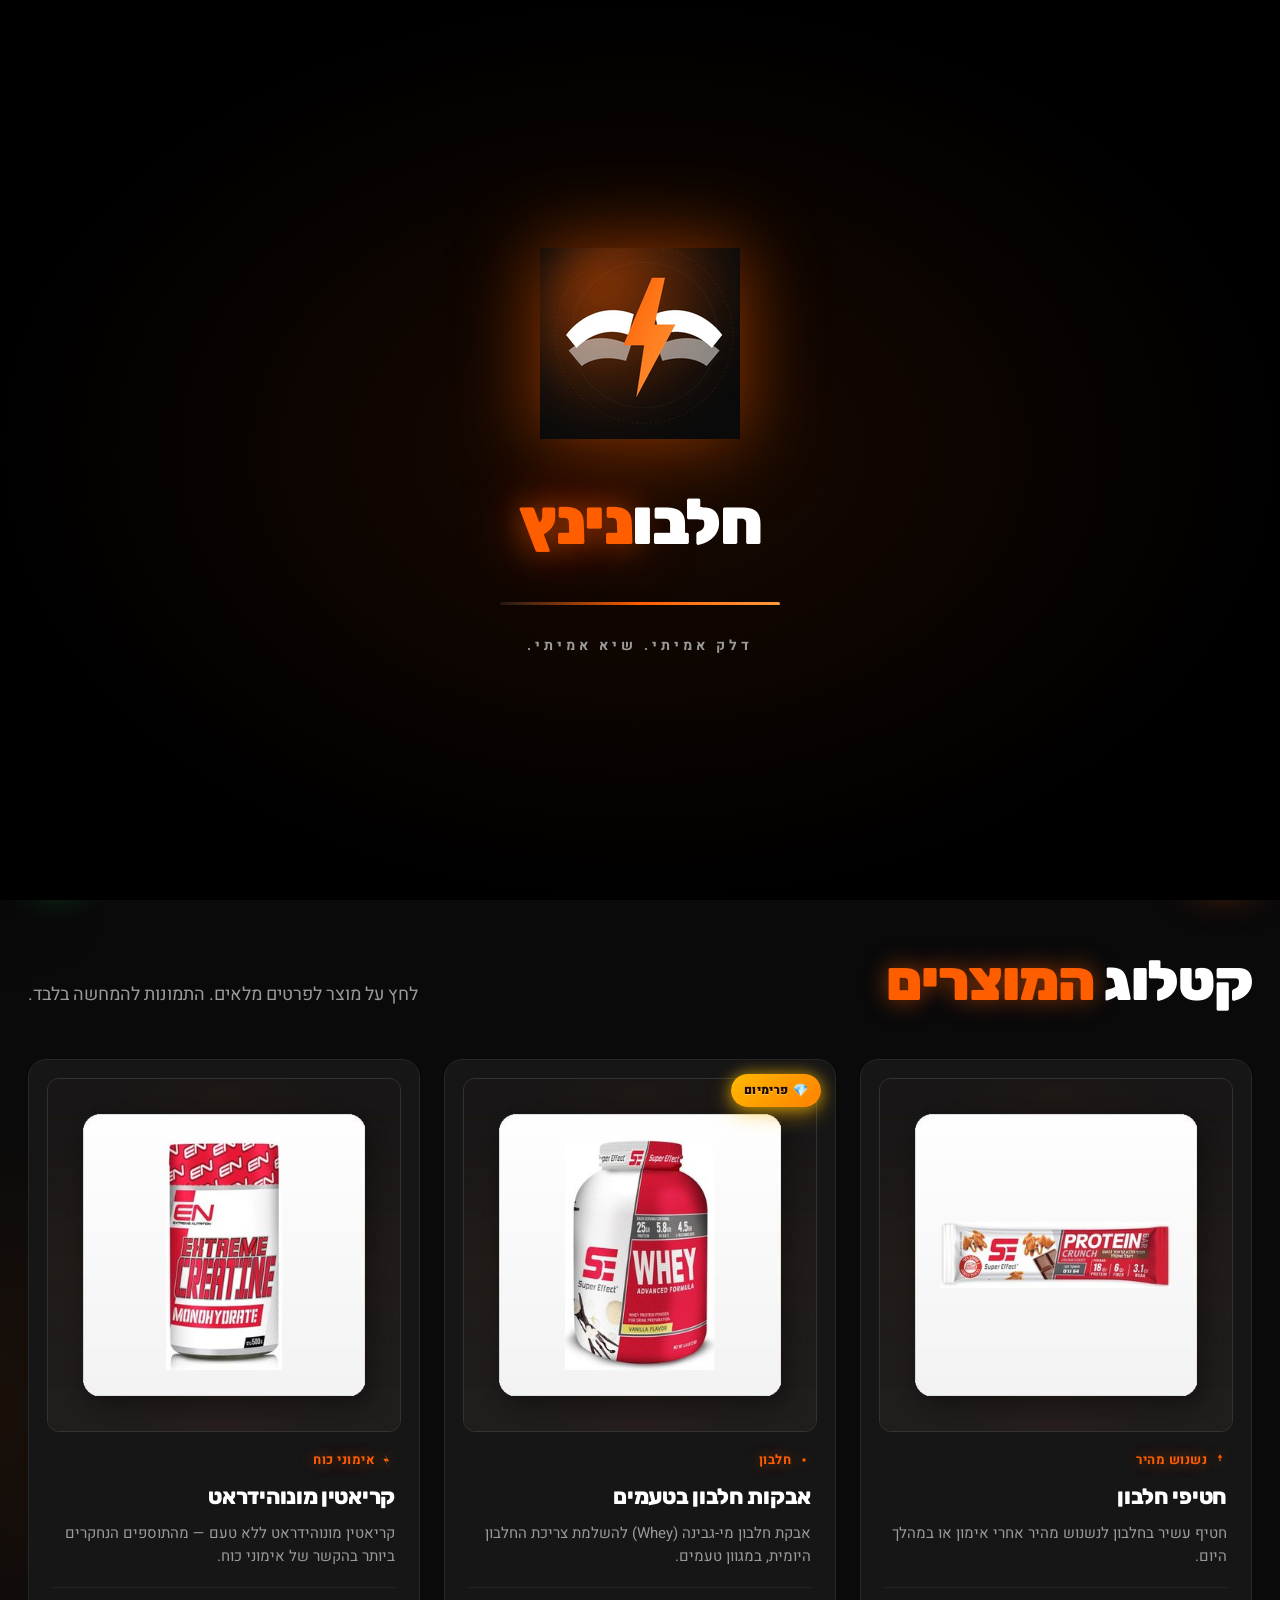
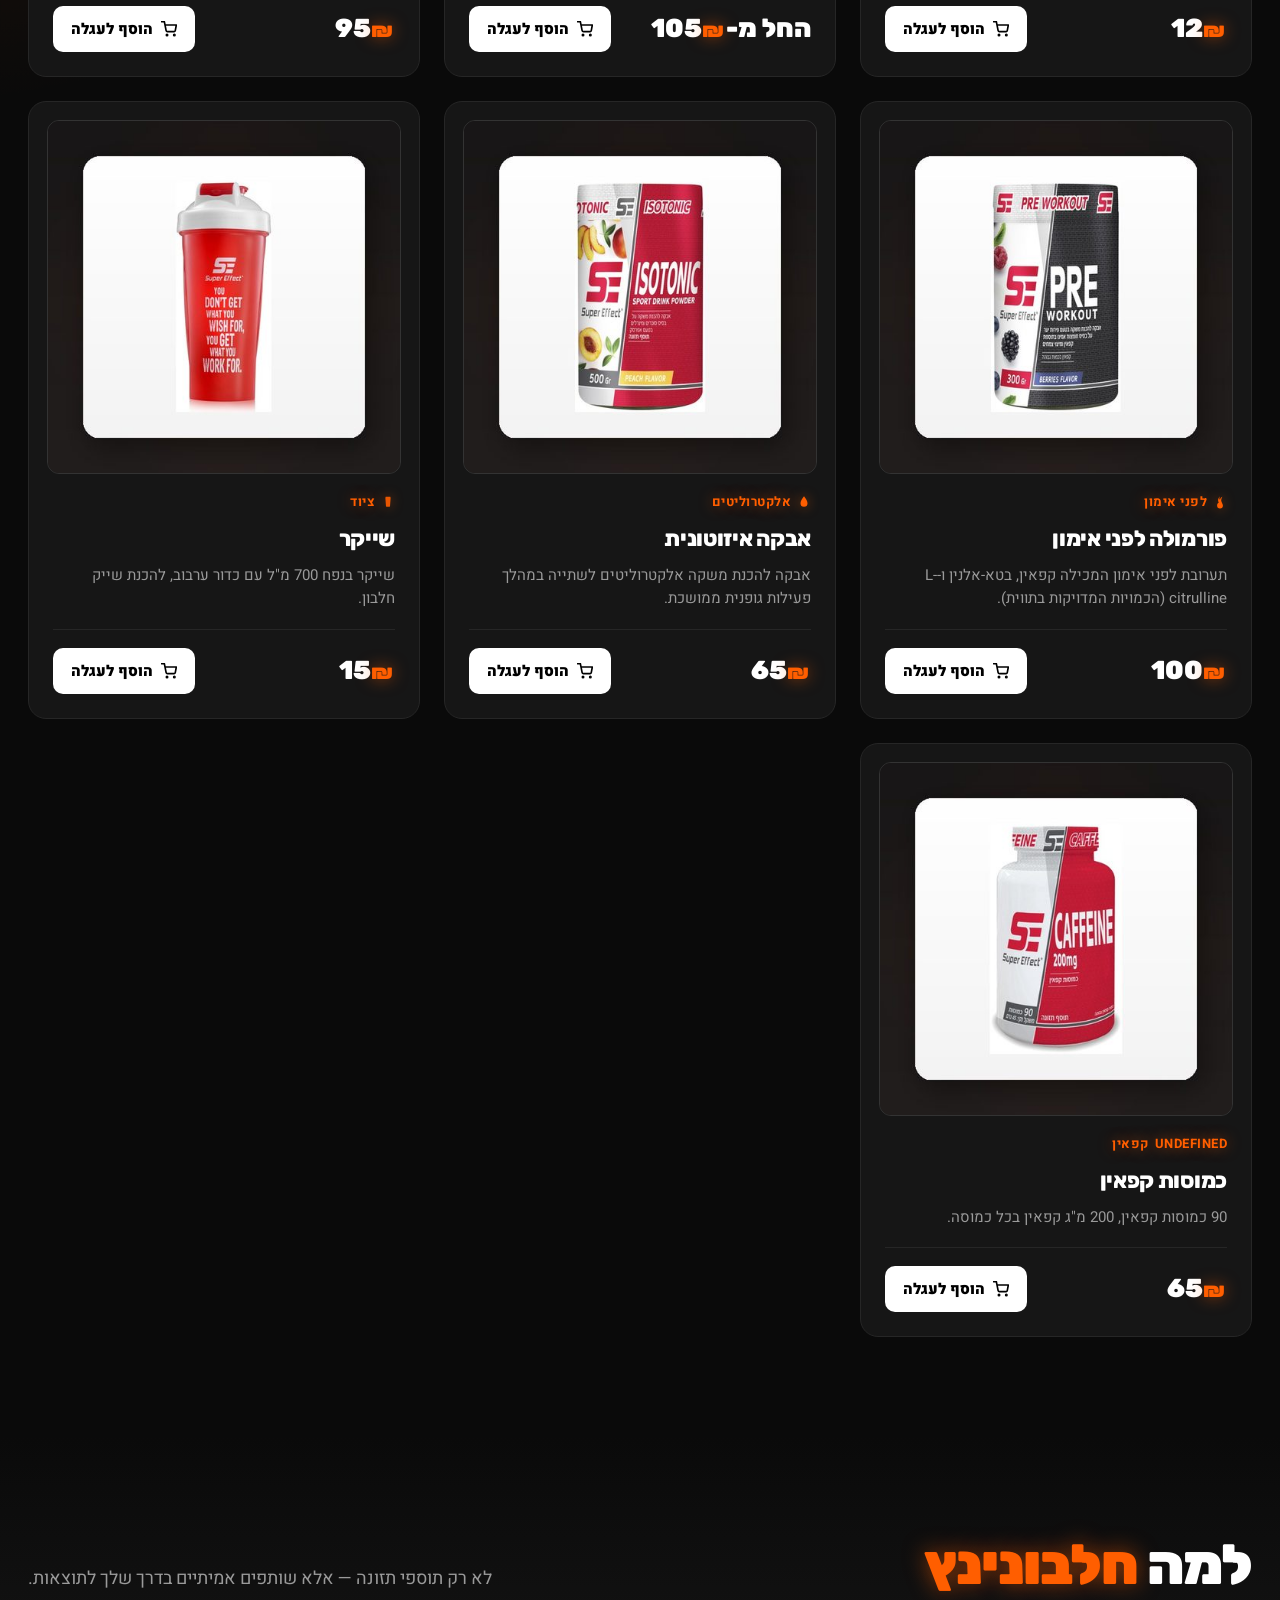
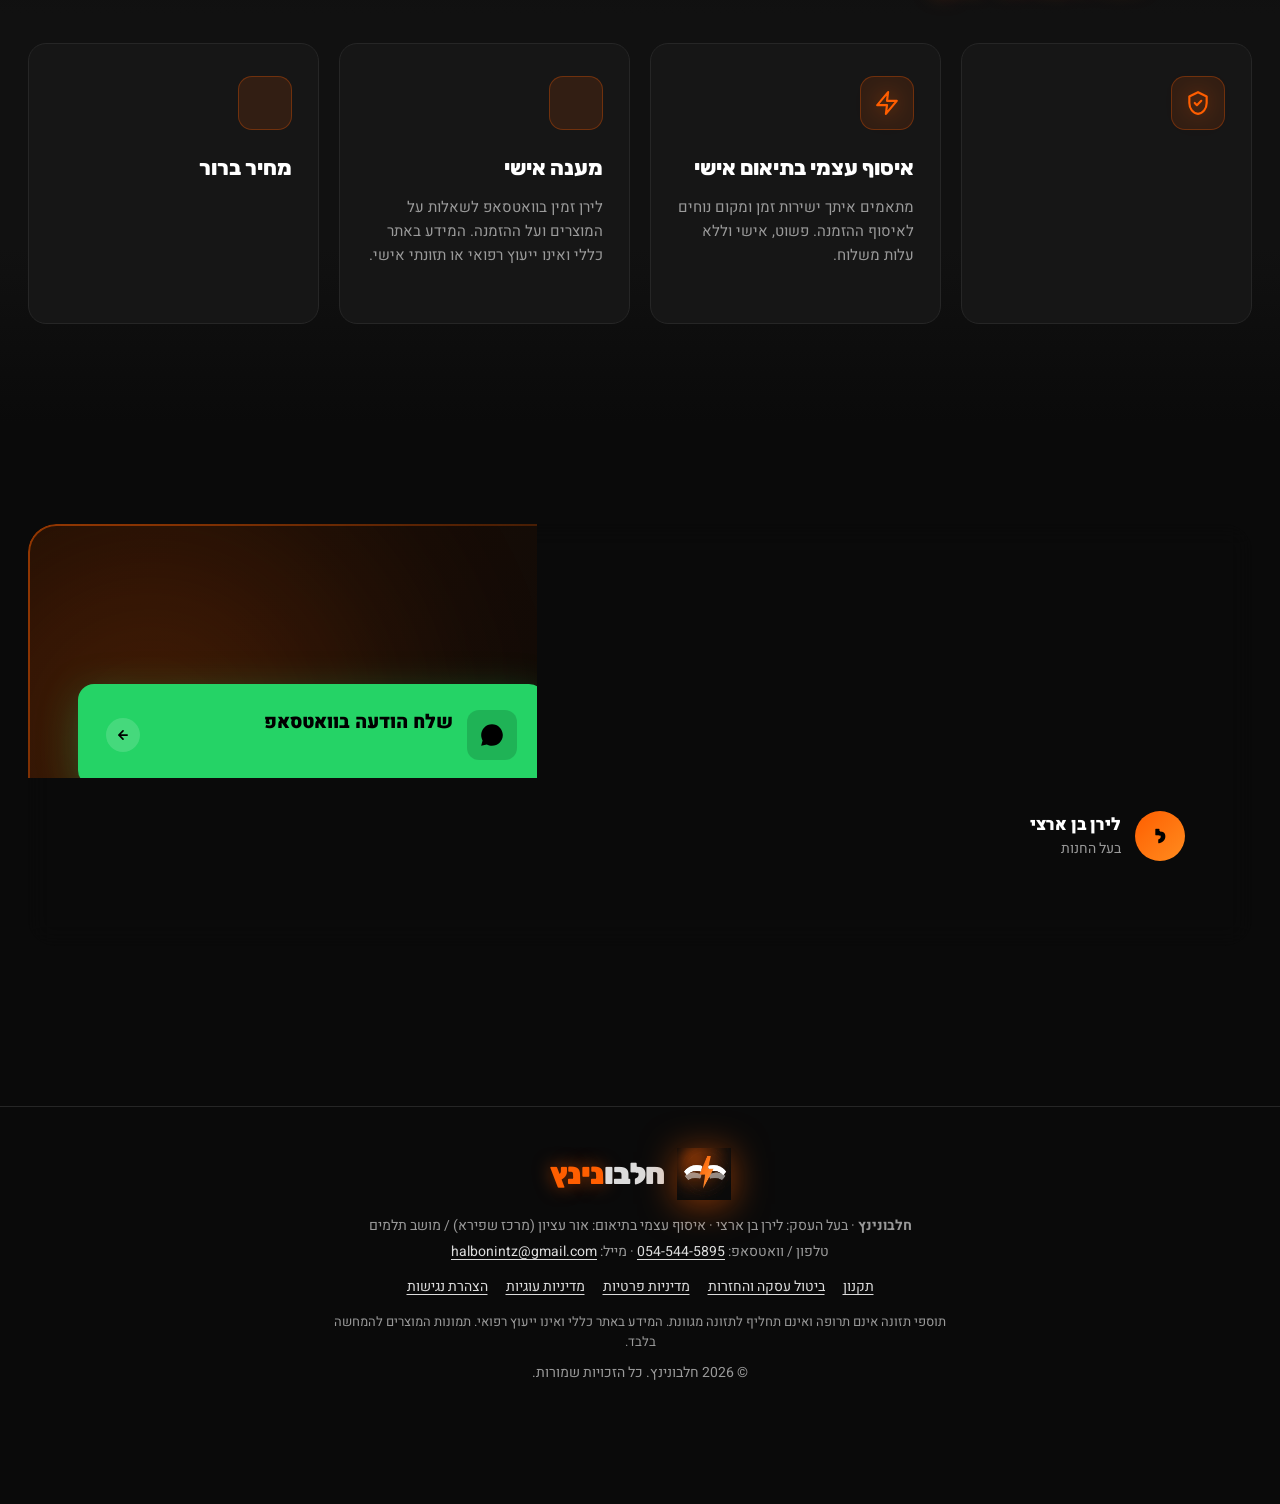
==== commit 61f4a285: "Move the product catalog to products.js so the app can share it Co-Authored-By: Claude Opus 5.5 <nor" ====
--- a/index.html
+++ b/index.html
@@ -2505,6 +2505,7 @@
 </div>
 
 
+<script src="products.js"></script>
 <script>
 /* ============ PRODUCTS DATA ============ */
 const ICONS = {
@@ -2525,112 +2526,6 @@
   shaker:`<svg aria-hidden="true" focusable="false" viewBox="0 0 24 24" fill="currentColor"><path d="M8 3h8l.5 2H7.5zM7.5 5l1 14a1 1 0 0 0 1 1h5a1 1 0 0 0 1-1l1-14z" opacity=".9"/></svg>`,
 };
 
-const WARN_GENERAL = 'תוסף תזונה אינו תרופה ואינו תחליף לתזונה מגוונת. יש להקפיד על המנה המומלצת שעל התווית. פרטי רכיבים ואלרגנים מופיעים על תווית המוצר. מומלץ להתייעץ עם רופא לפני שימוש, במיוחד בהריון, בהנקה, מתחת לגיל 18 או במצב רפואי.';
-const WARN_CAFFEINE = 'מכיל קפאין: לא מיועד לילדים ולבני נוער מתחת לגיל 18, לנשים בהריון או מניקות ולרגישים לקפאין. לא לחרוג מ-400 מ"ג קפאין ביום מכל המקורות יחד (קפה, משקאות אנרגיה, פרי-וורקאוט וכמוסות).';
-
-const products = [
-  {
-    id:'bars', name:'חטיפי חלבון', price:12, tag:'נשנוש מהיר',
-    flavors:['דאבל שוקולד','שקד מקורמל'], serving:'חטיף יחיד 64 גרם · כ-20 גרם חלבון (לפי התווית)', kosher:'כשר',
-    options:[{label:'בחר טעם',choices:['דאבל שוקולד','שקד מקורמל']}],
-    desc:'חטיף עשיר בחלבון לנשנוש מהיר אחרי אימון או במהלך היום.',
-    benefits:[
-      {t:'<strong>מקור חלבון נוח</strong> — כ-20 גרם חלבון בחטיף, כשאין זמן לארוחה מסודרת. חלבון תורם לבנייה ולשמירה על מסת השריר.'},
-      {t:'<strong>נשנוש בין ארוחות</strong> — שילוב של חלבון ופחמימות שיכול לעזור להרגיש שובע בין הארוחות.'},
-      {t:'<strong>קל לקחת לכל מקום</strong> — אריזה אישית שנכנסת בקלות לתיק, לרכב או לחדר הכושר.'},
-    ],
-    usage:'כנשנוש בין ארוחות, לפני או אחרי אימון.',
-    warn: WARN_GENERAL + ' החטיפים עשויים להכיל חלב ואגוזים — ראו תווית.'
-  },
-  {
-    id:'powder', name:'אבקות חלבון בטעמים', price:220, badge:{text:'פרימיום',icon:'💎',type:'premium'}, tag:'חלבון',
-    sizeVariants:[{label:'700 גרם',price:105},{label:'2 ק"ג',price:220}],
-    options:[{label:'בחר טעם',choices:['וניל','וניל עוגיות','שוקולד חלב','בלונד שוקולד פרצל','קפה','בננה','פיסטוק מקרון']}],
-    flavors:['וניל','וניל עוגיות','בלונד שוקולד פרצל','קפה','בננה','פיסטוק מקרון'], serving:'מנה 30 גרם · 23-25 גרם חלבון (לפי התווית)', kosher:'לפי טעם — מוצג אחרי בחירת הטעם',
-    desc:'אבקת חלבון מי-גבינה (Whey) להשלמת צריכת החלבון היומית, במגוון טעמים.',
-    benefits:[
-      {t:'<strong>23-25 גרם חלבון במנה</strong> — לפי התווית, במנה של 30 גרם. חלבון תורם לבנייה ולשמירה על מסת השריר.'},
-      {t:'<strong>השלמה יומית קלה</strong> — דרך פשוטה להגיע לכמות החלבון היומית שלך.'},
-      {t:'<strong>מגוון טעמים</strong> — וניל, וניל עוגיות, בלונד שוקולד פרצל, קפה, בננה ופיסטוק מקרון.'},
-    ],
-    usage:'מנה אחת (30 גרם) בערבוב עם 250-300 מ"ל מים או חלב, אחרי אימון או כתוספת חלבון לארוחה.',
-    warn: WARN_GENERAL + ' מכיל חלב (חלבון מי-גבינה).'
-  },
-  {
-    id:'creatine', name:'קריאטין מונוהידראט', price:95, tag:'אימוני כוח',
-    flavors:['ללא טעם'], serving:'מנה 5 גרם · 500 גרם באריזה (100 מנות)', kosher:'כשר',
-    desc:'קריאטין מונוהידראט ללא טעם — מהתוספים הנחקרים ביותר בהקשר של אימוני כוח.',
-    benefits:[
-      {t:'<strong>ביצועים באימונים עצימים</strong> — קריאטין משפר ביצועים גופניים בסדרות חוזרות של מאמץ קצר ועצים, בצריכה יומית של 3 גרם לפחות.'},
-      {t:'<strong>פשוט לשימוש</strong> — אבקה ללא טעם שמתערבבת במים, מיץ או שייק.'},
-      {t:'<strong>העקביות קובעת</strong> — ההשפעה תלויה בצריכה יומית קבועה, לא בתזמון.'},
-    ],
-    usage:'5 גרם ביום (כפית) בערבוב עם מים, מיץ או שייק חלבון. אפשר בכל שעה ביום.',
-    warn: WARN_GENERAL
-  },
-  {
-    id:'preworkout', name:'פורמולה לפני אימון', price:100, tag:'לפני אימון',
-    flavors:['פירות יער','אננס'], serving:'מנה 10-12 גרם · 300 גרם באריזה', kosher:'כשר',
-    options:[{label:'בחר טעם',choices:['פירות יער','אננס']}],
-    desc:'תערובת לפני אימון המכילה קפאין, בטא-אלנין ו-L-citrulline (הכמויות המדויקות בתווית).',
-    benefits:[
-      {t:'<strong>מכיל קפאין</strong> — קפאין עשוי לתרום לתחושת ערנות לפני האימון.'},
-      {t:'<strong>רכיבים מוכרים</strong> — בטא-אלנין ו-L-citrulline, רכיבים שנחקרים בהקשר של ביצועי אימון.'},
-      {t:'<strong>שני טעמים</strong> — פירות יער ואננס.'},
-    ],
-    usage:'מנה אחת (10-12 גרם) בערבוב עם 300 מ"ל מים, 20-30 דקות לפני האימון. מומלץ להתחיל בחצי מנה כדי לבדוק רגישות.',
-    warn: WARN_GENERAL + ' ' + WARN_CAFFEINE
-  },
-  {
-    id:'iso', name:'אבקה איזוטונית', price:65, tag:'אלקטרוליטים',
-    flavors:['אפרסק','פירות יער'], serving:'מנה 30 גרם · 500 גרם באריזה', kosher:'כשר',
-    options:[{label:'בחר טעם',choices:['אפרסק','פירות יער']}],
-    desc:'אבקה להכנת משקה אלקטרוליטים לשתייה במהלך פעילות גופנית ממושכת.',
-    benefits:[
-      {t:'<strong>אלקטרוליטים</strong> — מכיל מלחים ומינרלים (לפי התווית) מהסוג שמאבדים בזיעה.'},
-      {t:'<strong>שתייה במהלך פעילות</strong> — משקה בטעם נעים שעוזר לשתות מספיק באימון ארוך.'},
-      {t:'<strong>שני טעמים</strong> — אפרסק ופירות יער.'},
-    ],
-    usage:'במהלך פעילות אירובית של יותר משעה (ריצה, אופניים, משחקי כדור). מנה אחת בערבוב עם 500 מ"ל מים.',
-    warn: WARN_GENERAL
-  },
-  {
-    id:'shaker', name:'שייקר', price:15, tag:'ציוד',
-    flavors:['אדום'], serving:'נפח 700 מ"ל · עם כדור ערבוב', kosher:'',
-    desc:'שייקר בנפח 700 מ"ל עם כדור ערבוב, להכנת שייק חלבון.',
-    benefits:[
-      {t:'<strong>ערבוב נוח</strong> — כדור הערבוב עוזר לפרק גושים של אבקה.'},
-      {t:'<strong>700 מ"ל</strong> — מספיק למנה עם מקום לערבוב.'},
-      {t:'<strong>פה רחב</strong> — נוח למילוי ולניקוי.'},
-    ],
-    usage:'ממלאים עד חצי בנוזל, מוסיפים אבקה, סוגרים היטב ומנערים 10-15 שניות. שוטפים מיד אחרי השימוש.'
-  },
-  {
-    id:'caffeine', name:'כמוסות קפאין', price:65, tag:'קפאין',
-    flavors:['כמוסות'], serving:'200 מ"ג קפאין בכמוסה · 90 כמוסות באריזה', kosher:'כשר',
-    desc:'90 כמוסות קפאין, 200 מ"ג קפאין בכל כמוסה.',
-    benefits:[
-      {t:'<strong>מינון ידוע</strong> — 200 מ"ג קפאין בכל כמוסה.'},
-      {t:'<strong>ערנות</strong> — קפאין עשוי לתרום לערנות ולריכוז.'},
-      {t:'<strong>90 כמוסות באריזה</strong>.'},
-    ],
-    usage:'כמוסה אחת עם כוס מים, 30-45 דקות לפני אימון. לא לקחת יותר מכמוסה אחת בבת אחת. עדיף לא אחרי 16:00.',
-    warn: WARN_GENERAL + ' ' + WARN_CAFFEINE
-  }
-];
-
-const STOCK = {
-  bars: { 'דאבל שוקולד': 1, 'שקד מקורמל': 1 },
-  powder: {
-    '700 גרם': 0, // כל הטעמים בגודל זה אזלו
-    '2 ק"ג': { 'וניל':3, 'וניל עוגיות':2, 'בלונד שוקולד פרצל':1, 'שוקולד חלב':1, 'בננה':1, 'פיסטוק מקרון':0, 'קפה':1 }
-  },
-  creatine: 11,
-  preworkout: { 'פירות יער':1, 'אננס':0 },
-  iso: { 'אפרסק':2, 'פירות יער':3 },
-  caffeine: 2
-  // shaker: לא נעקב בכוונה -> מטופל כ"תמיד במלאי"
-};
 
 function getStock(id, size, flavor){
   const s = STOCK[id];
@@ -2664,17 +2559,6 @@
   'caffeine': '[data-uri]',
 };
 
-const KOSHER_BY_FLAVOR = {
-  powder: {
-    'וניל': 'כשר בהשגחת בד"ץ - חלב ישראל',
-    'שוקולד חלב': 'כשר בהשגחת בד"ץ - חלב ישראל',
-    'קפה': 'כשר בהשגחת בד"ץ - חלב ישראל',
-    'בננה': 'כשר בהשגחת בד"ץ - חלב ישראל',
-    'פיסטוק מקרון': 'כשר בהשגחת בד"ץ - חלב ישראל',
-    'וניל עוגיות': 'כשר',
-    'בלונד שוקולד פרצל': 'כשר',
-  }
-};
 
 const FLAVOR_IMAGES = {
   'powder': {
